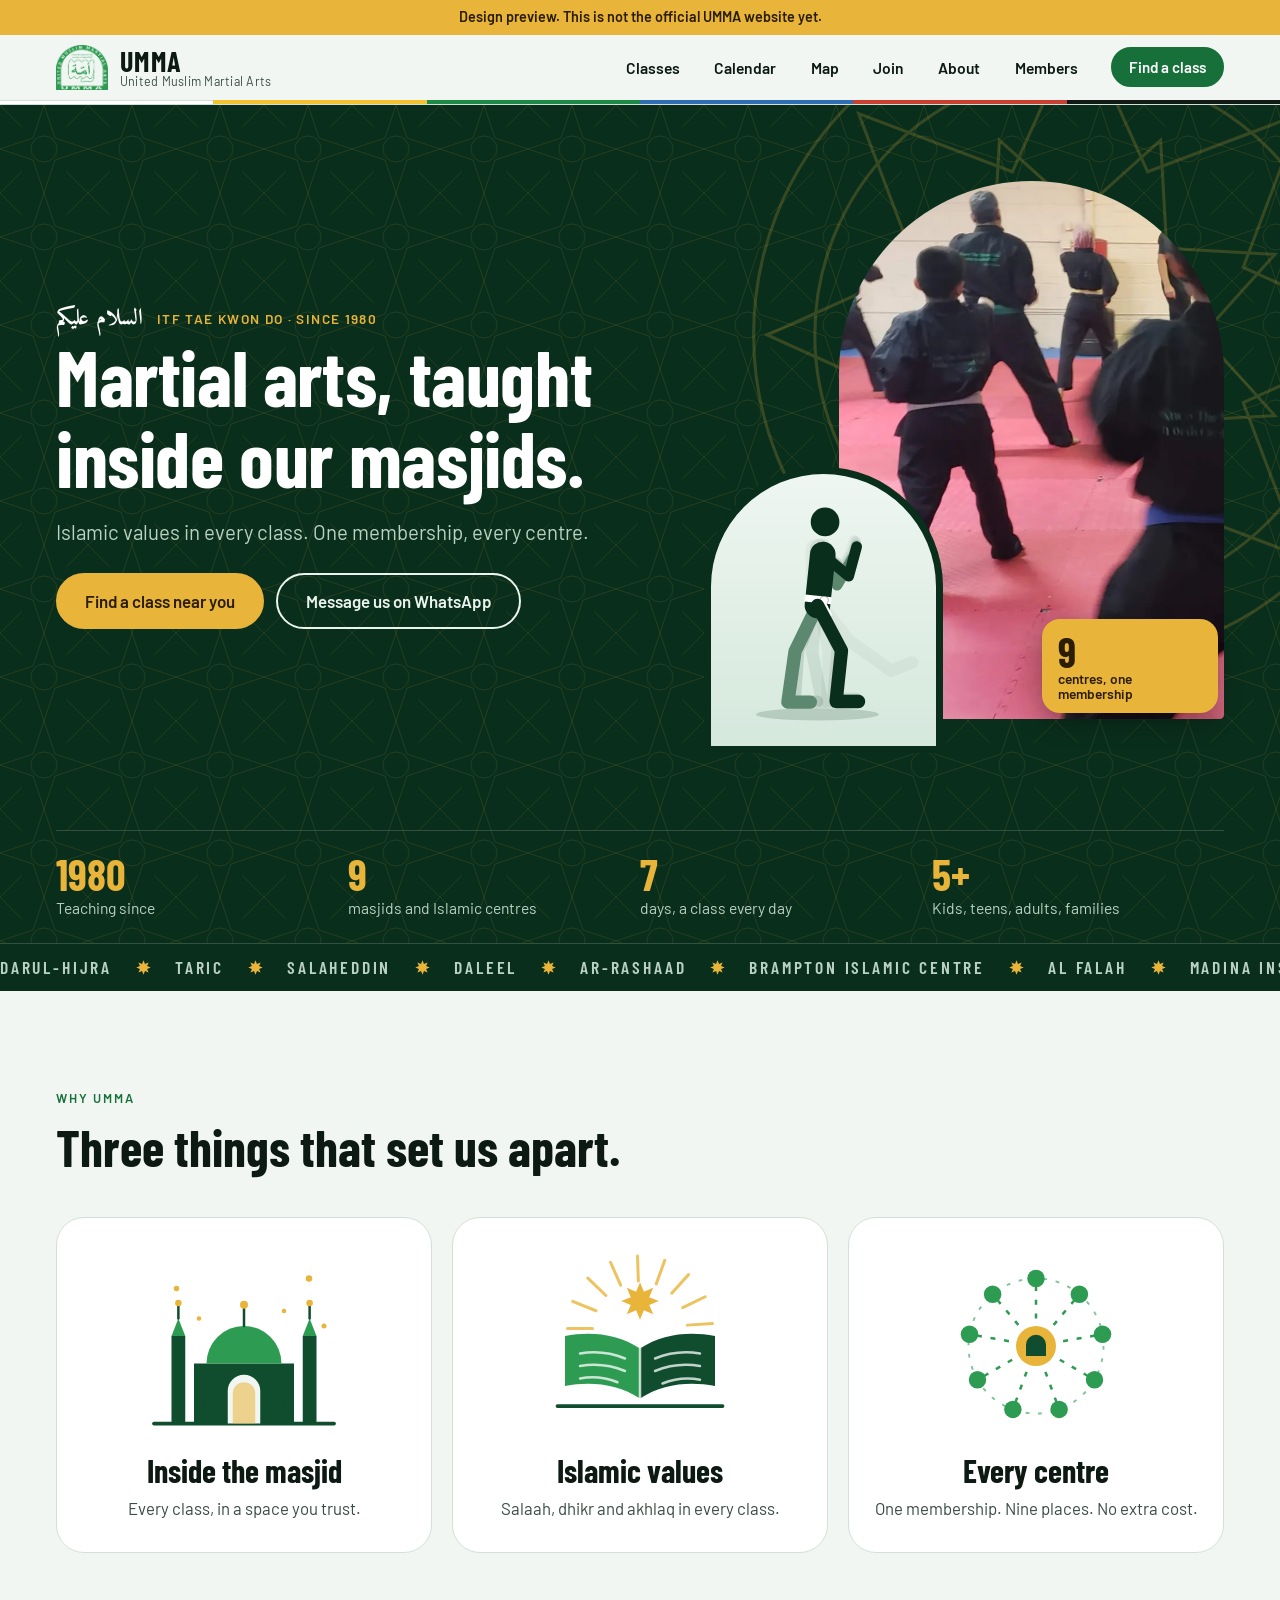
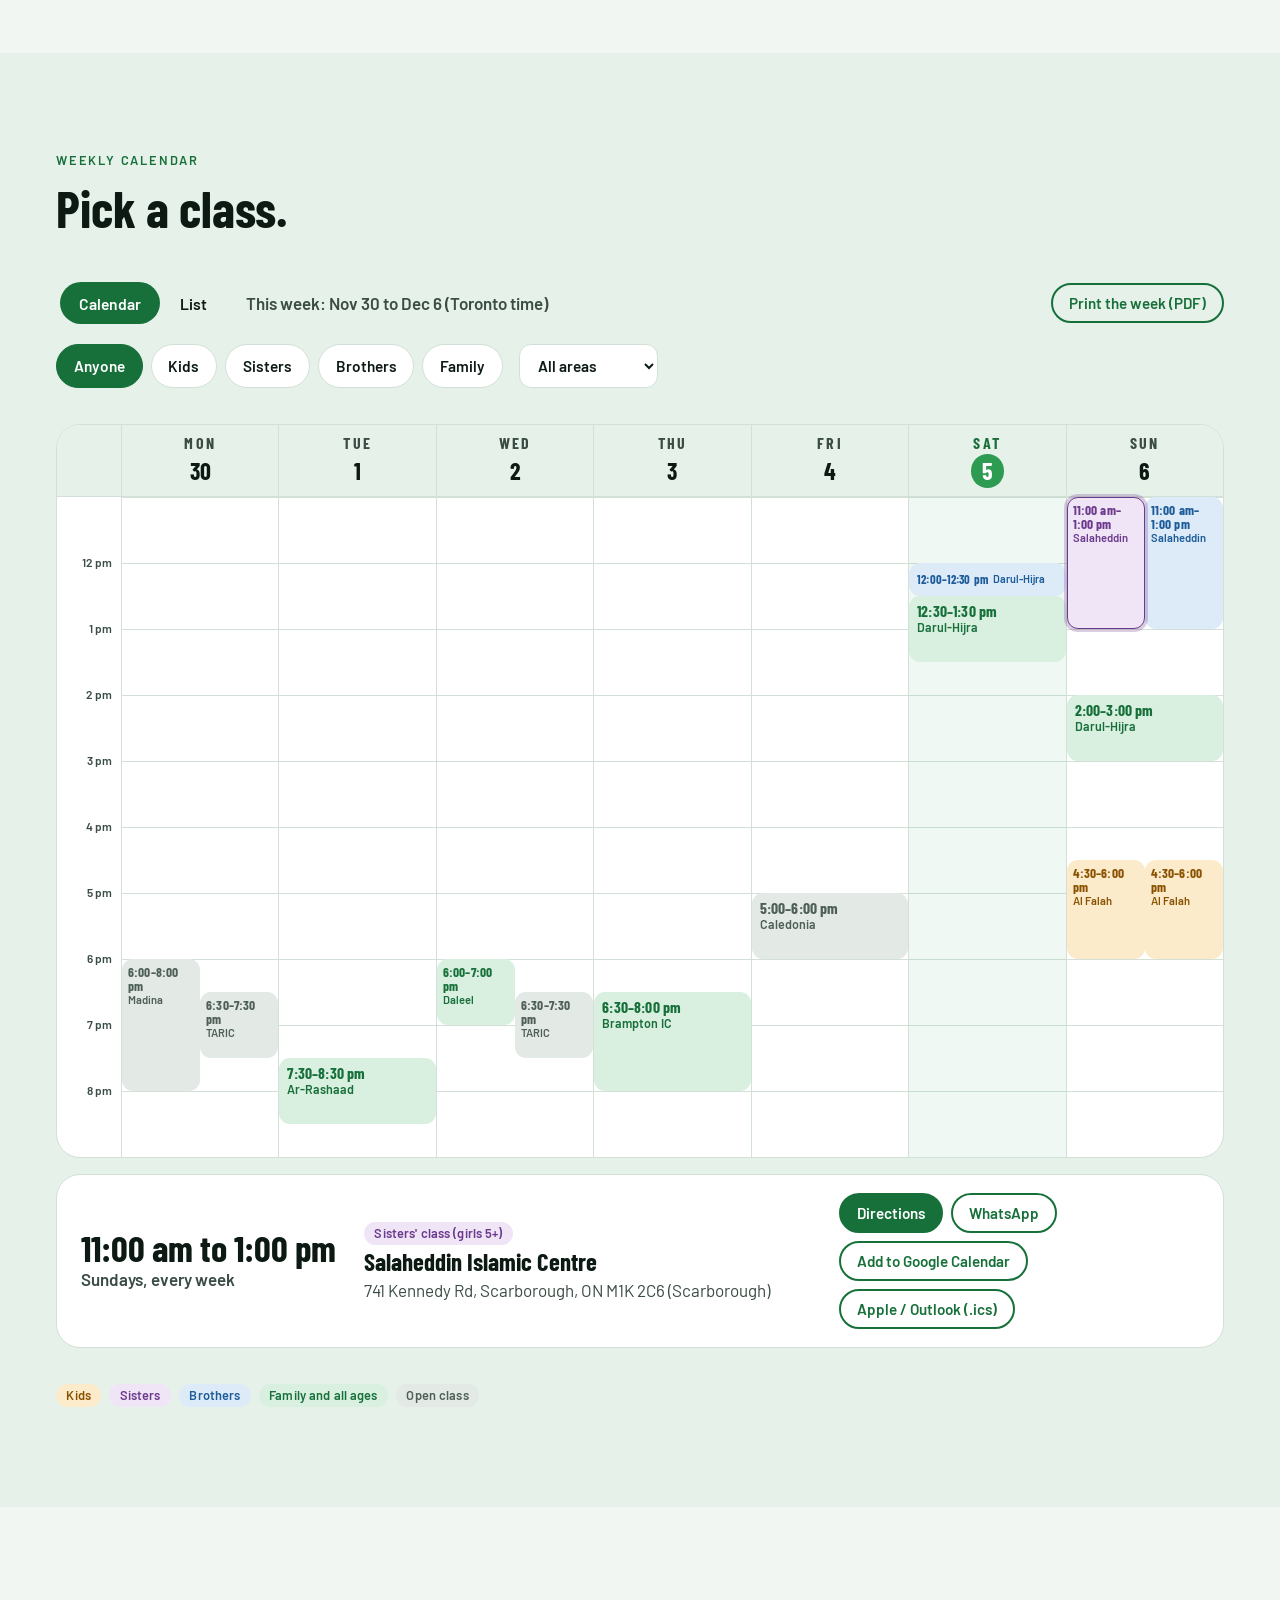
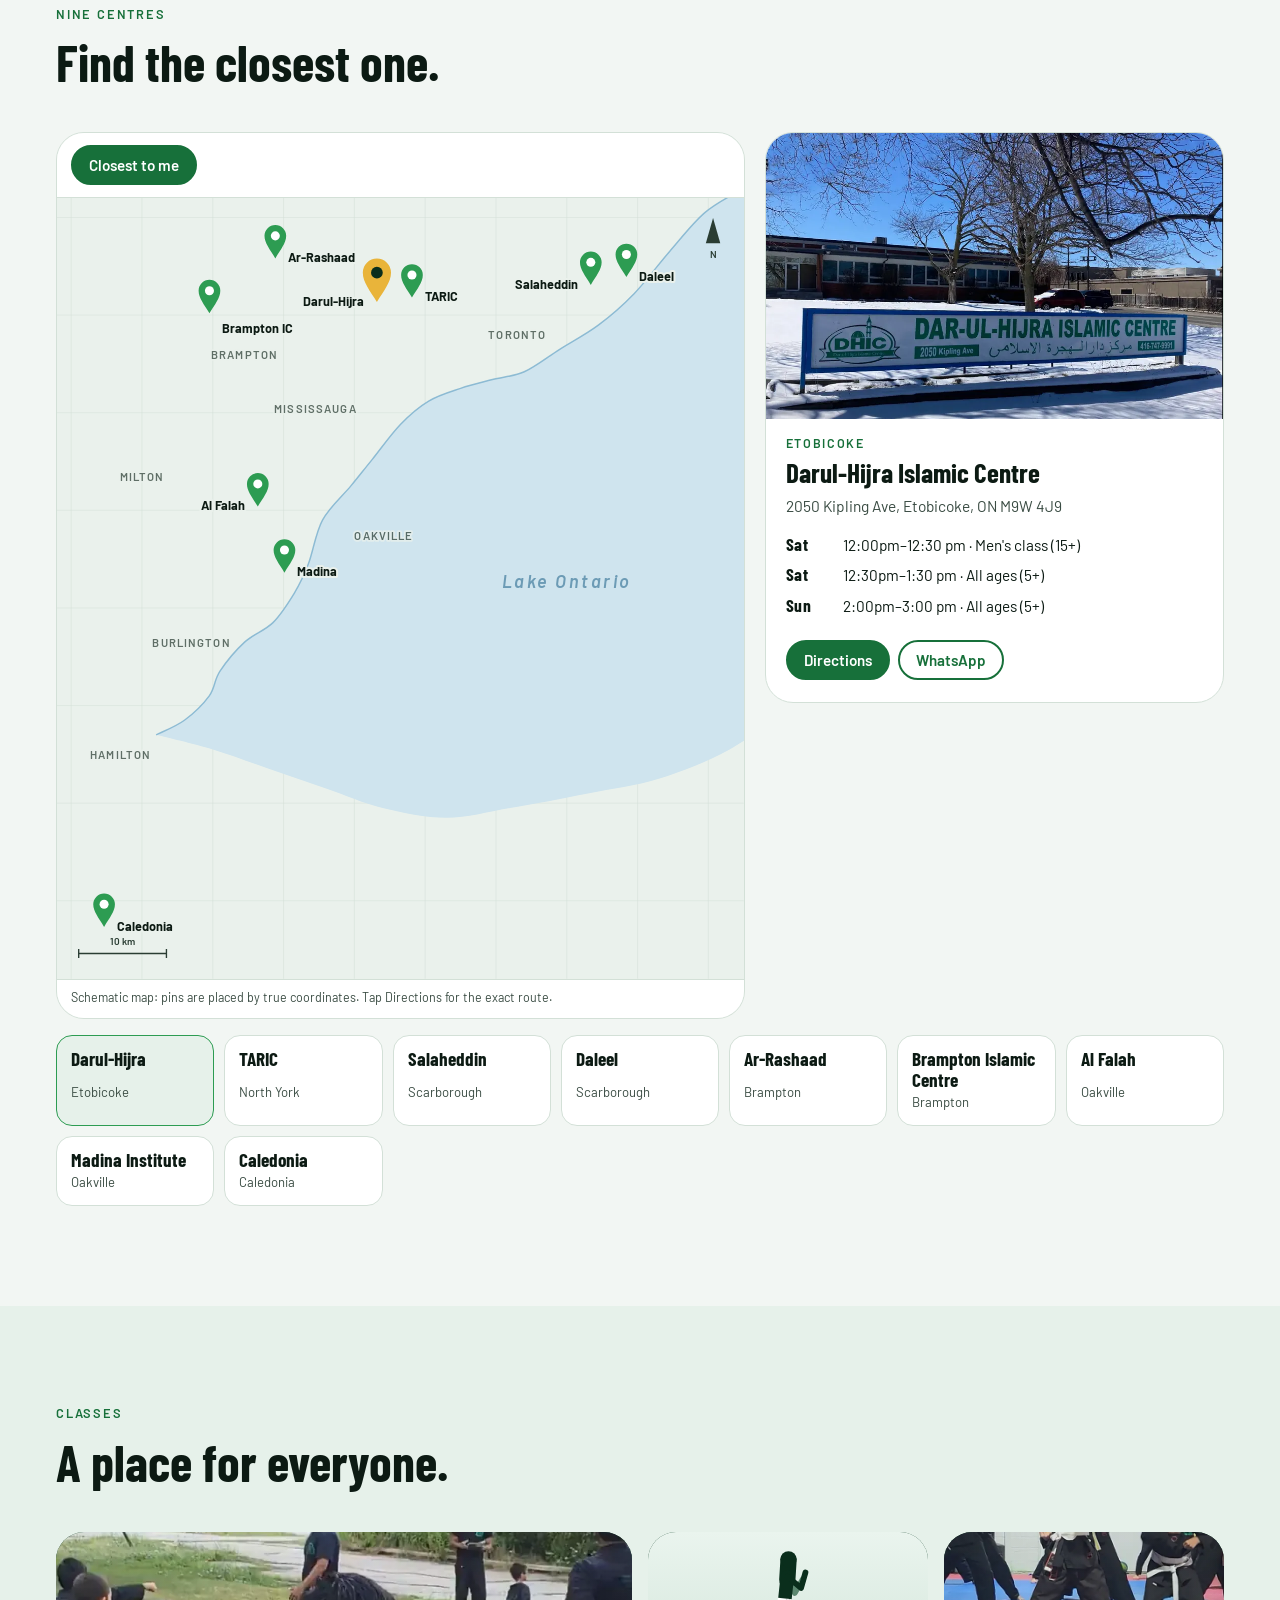
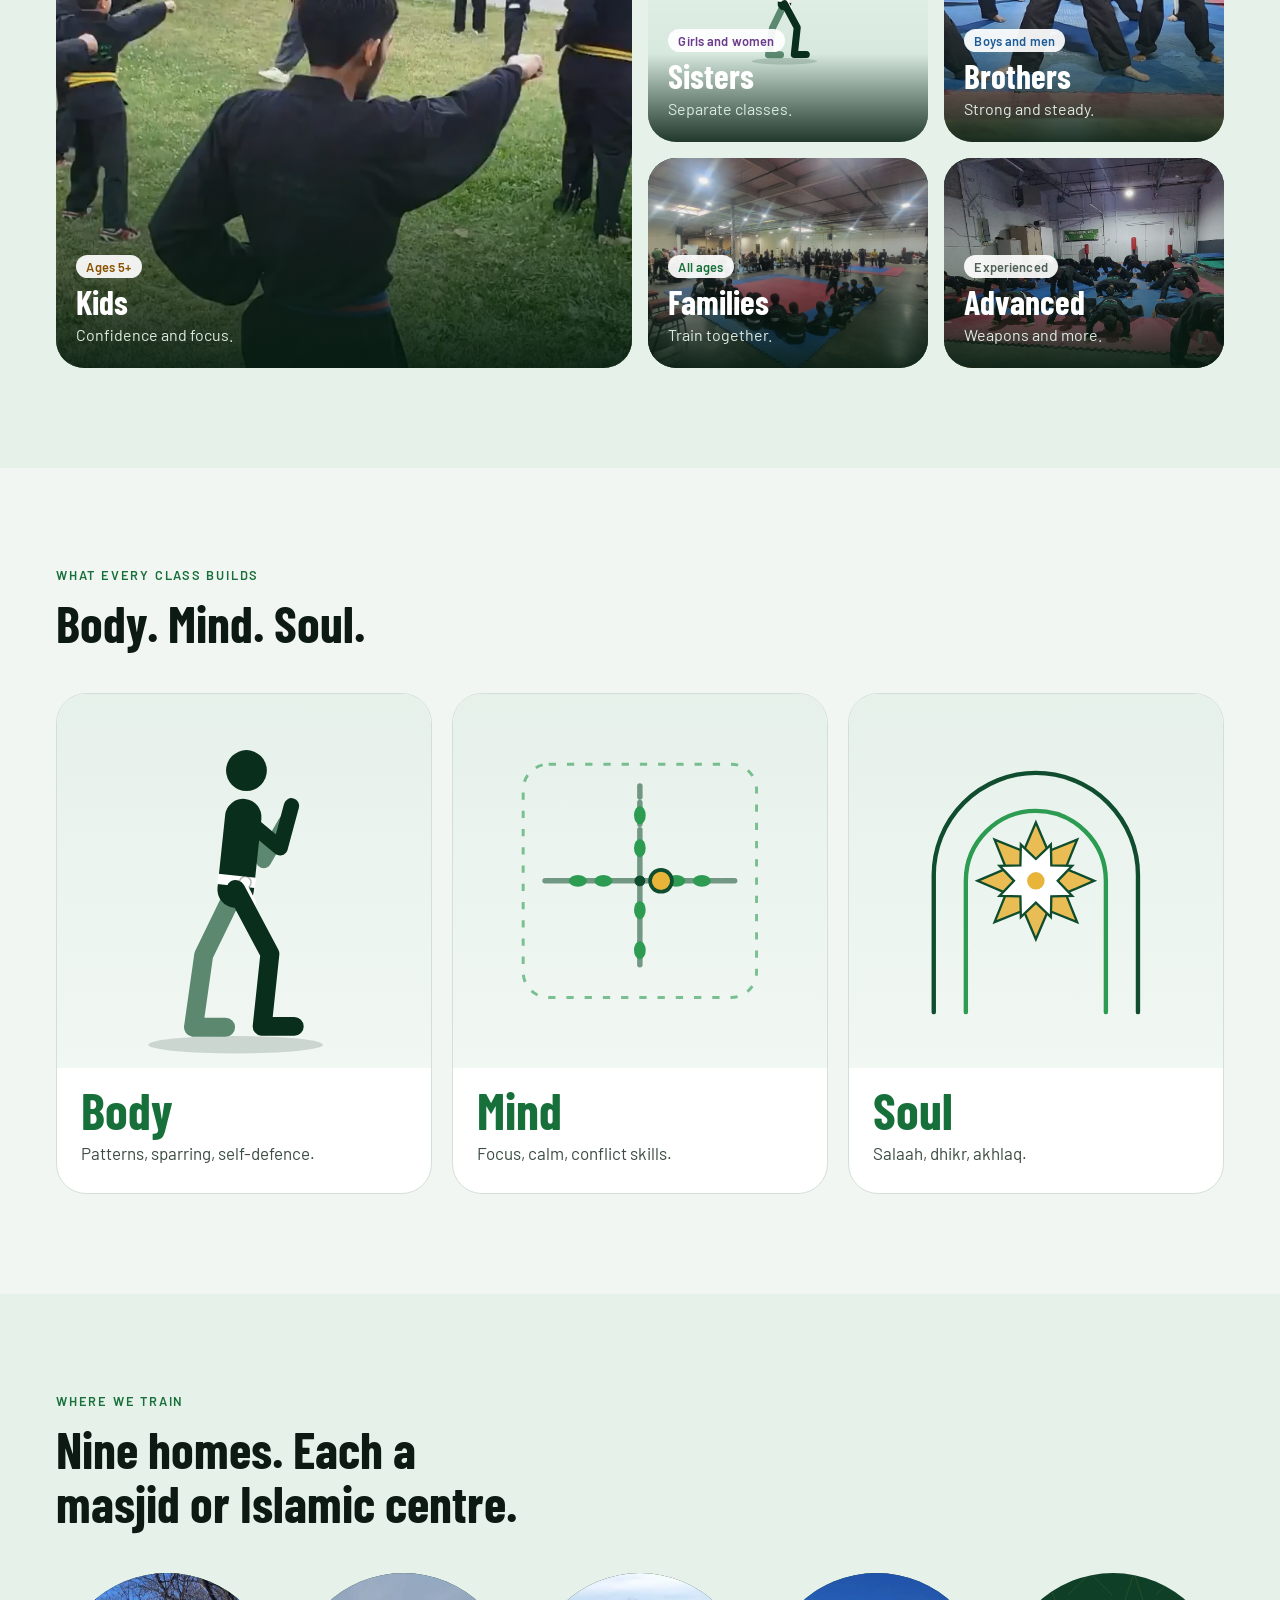
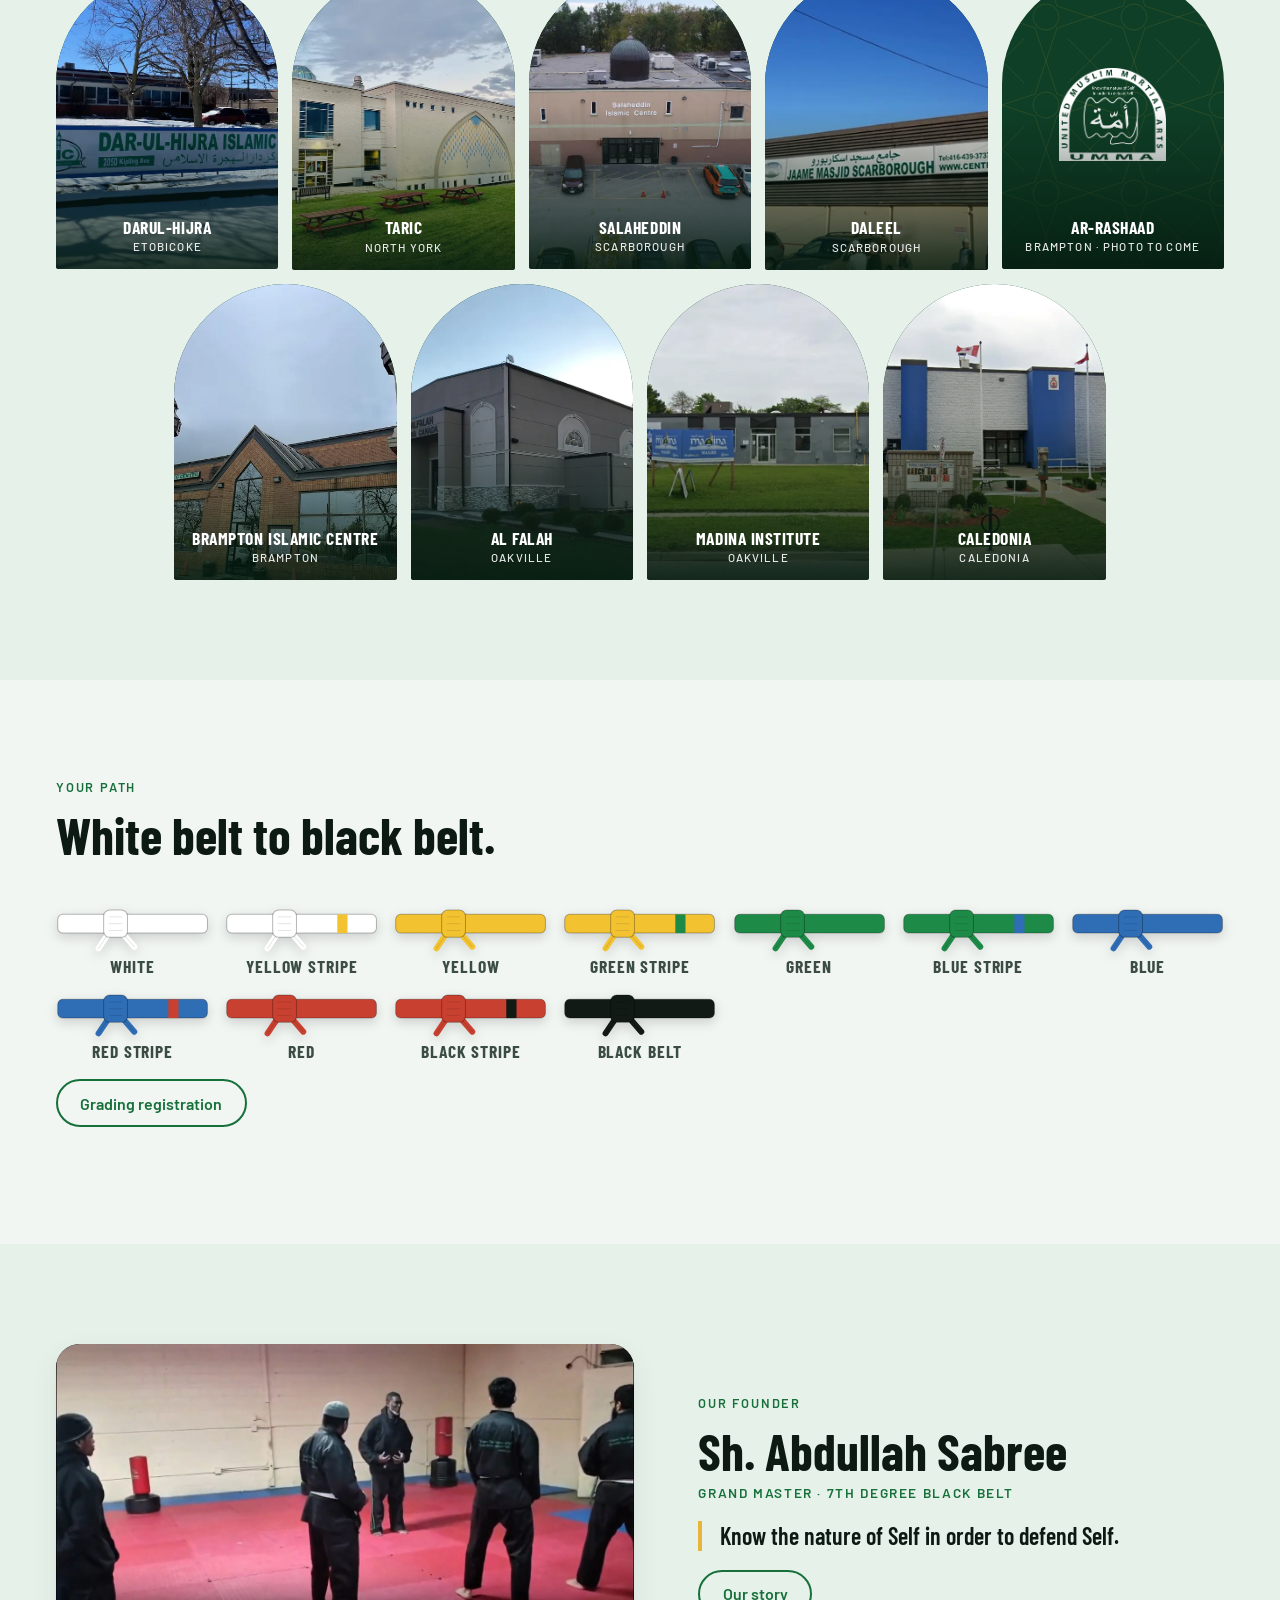
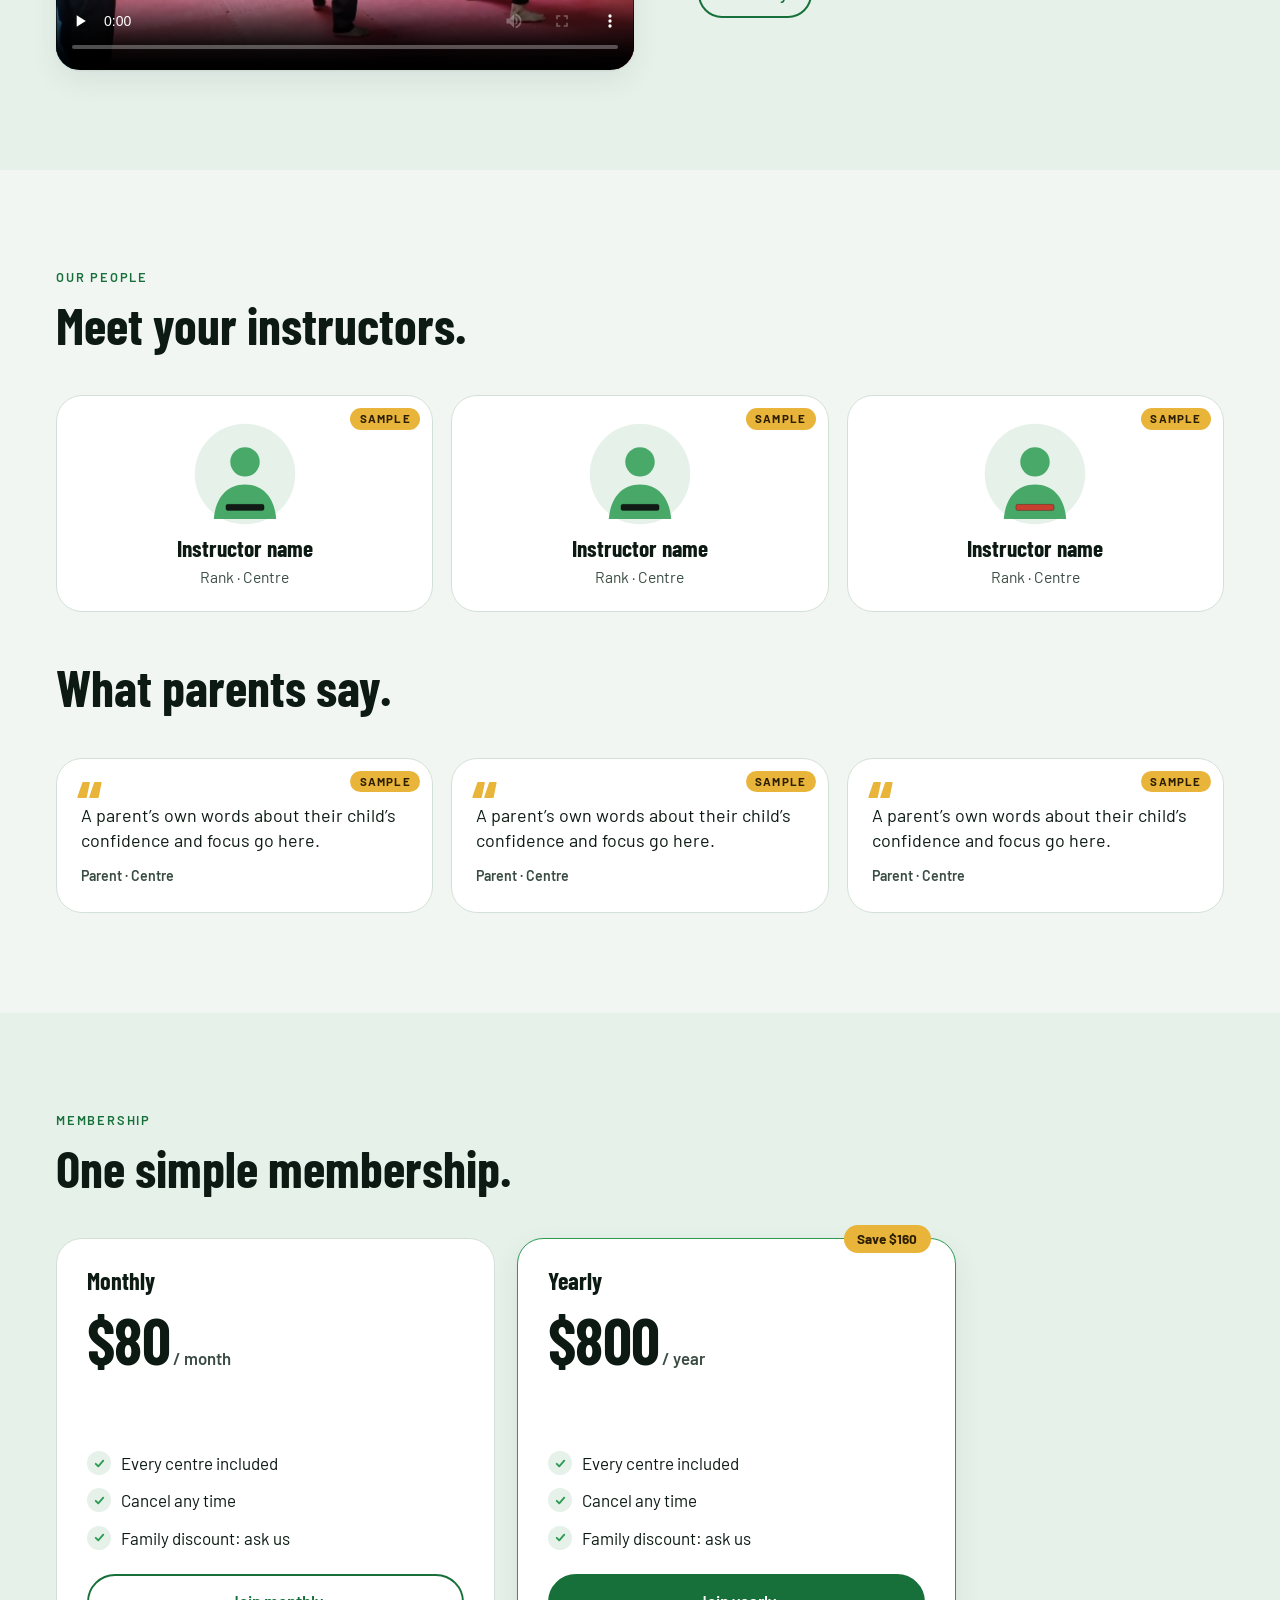
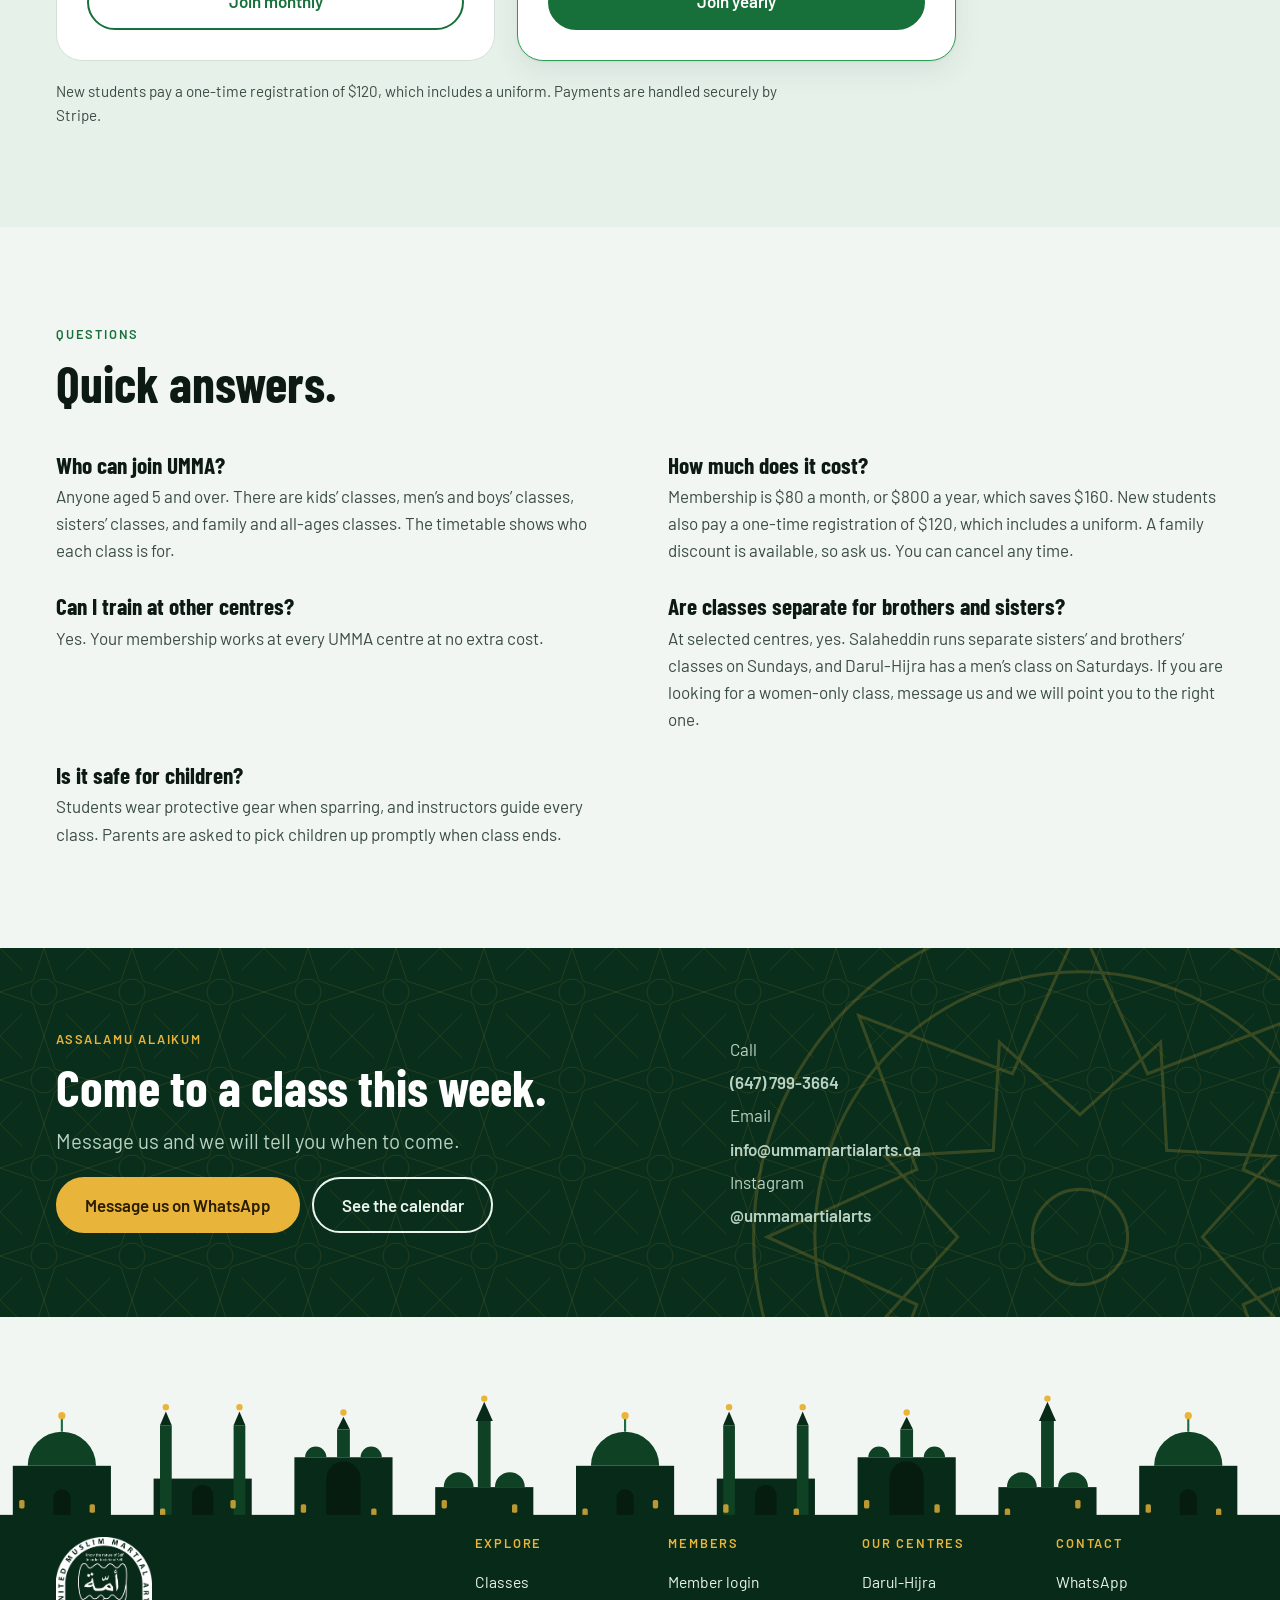
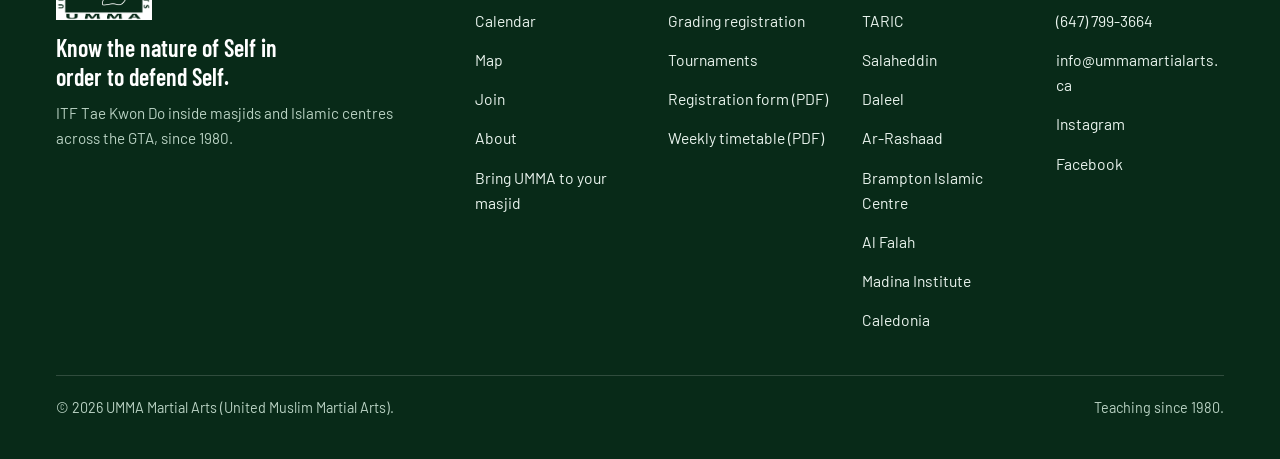
==== index.html @ 0c778fdb "Add files via upload" ====
<!doctype html>
<html lang="en">
<head>
<meta charset="utf-8">
<meta name="viewport" content="width=device-width, initial-scale=1, viewport-fit=cover">
<title>UMMA Martial Arts | Muslim martial arts classes in Etobicoke, Brampton, Scarborough and Oakville</title>
<meta name="description" content="ITF Tae Kwon Do for Muslim families, taught inside nine masjids and Islamic centres across the GTA. Weekly calendar, map of every centre, and one membership that works everywhere.">
<meta name="robots" content="noindex, nofollow">
<link rel="canonical" href="https://sales580.github.io/umma-martial-arts-redesign/">
<meta name="theme-color" content="#0A2E1C">
<meta property="og:type" content="website">
<meta property="og:site_name" content="UMMA Martial Arts">
<meta property="og:title" content="UMMA Martial Arts | Muslim martial arts classes in Etobicoke, Brampton, Scarborough and Oakville">
<meta property="og:description" content="ITF Tae Kwon Do for Muslim families, taught inside nine masjids and Islamic centres across the GTA. Weekly calendar, map of every centre, and one membership that works everywhere.">
<meta property="og:url" content="https://sales580.github.io/umma-martial-arts-redesign/">
<meta property="og:image" content="https://sales580.github.io/umma-martial-arts-redesign/og-image.jpg">
<meta name="twitter:card" content="summary_large_image">
<link rel="icon" type="image/png" href="favicon-64.png">
<link rel="apple-touch-icon" href="apple-touch-icon.png">
<link rel="preconnect" href="https://fonts.googleapis.com"><link rel="preconnect" href="https://fonts.gstatic.com" crossorigin><link href="https://fonts.googleapis.com/css2?family=Amiri:wght@400&family=Barlow+Condensed:wght@600;700&family=Barlow:wght@400;500;600&display=swap" rel="stylesheet">
<link rel="stylesheet" href="site.css">
<script type="application/ld+json">{"@context": "https://schema.org", "@graph": [{"@type": "SportsOrganization", "@id": "https://sales580.github.io/umma-martial-arts-redesign/#org", "name": "UMMA Martial Arts", "alternateName": "United Muslim Martial Arts", "url": "https://sales580.github.io/umma-martial-arts-redesign/", "logo": "https://sales580.github.io/umma-martial-arts-redesign/umma-logo-green.png", "foundingDate": "1980", "telephone": "+1-647-799-3664", "email": "info@ummamartialarts.ca", "sameAs": ["https://www.instagram.com/ummamartialarts/", "https://www.facebook.com/ummamartialarts"], "description": "ITF Tae Kwon Do for Muslim families, taught inside masjids and Islamic centres across the GTA since 1980."}, {"@type": "SportsActivityLocation", "name": "UMMA Martial Arts at Darul-Hijra Islamic Centre", "url": "https://sales580.github.io/umma-martial-arts-redesign/map.html#darulhijra", "telephone": "+1-647-799-3664", "address": {"@type": "PostalAddress", "streetAddress": "2050 Kipling Ave", "addressLocality": "Etobicoke", "addressRegion": "ON", "postalCode": "M9W 4J9", "addressCountry": "CA"}, "geo": {"@type": "GeoCoordinates", "latitude": 43.713455, "longitude": -79.568149}, "openingHoursSpecification": [{"@type": "OpeningHoursSpecification", "dayOfWeek": "Saturday", "opens": "12:00", "closes": "12:30"}, {"@type": "OpeningHoursSpecification", "dayOfWeek": "Saturday", "opens": "12:30", "closes": "13:30"}, {"@type": "OpeningHoursSpecification", "dayOfWeek": "Sunday", "opens": "14:00", "closes": "15:00"}], "parentOrganization": {"@id": "https://sales580.github.io/umma-martial-arts-redesign/#org"}}, {"@type": "SportsActivityLocation", "name": "UMMA Martial Arts at TARIC Islamic Centre", "url": "https://sales580.github.io/umma-martial-arts-redesign/map.html#taric", "telephone": "+1-647-799-3664", "address": {"@type": "PostalAddress", "streetAddress": "99 Beverly Hills Dr", "addressLocality": "North York", "addressRegion": "ON", "postalCode": "M3L 1A2", "addressCountry": "CA"}, "geo": {"@type": "GeoCoordinates", "latitude": 43.7179693, "longitude": -79.5186412}, "openingHoursSpecification": [{"@type": "OpeningHoursSpecification", "dayOfWeek": "Monday", "opens": "18:30", "closes": "19:30"}, {"@type": "OpeningHoursSpecification", "dayOfWeek": "Wednesday", "opens": "18:30", "closes": "19:30"}], "parentOrganization": {"@id": "https://sales580.github.io/umma-martial-arts-redesign/#org"}}, {"@type": "SportsActivityLocation", "name": "UMMA Martial Arts at Salaheddin Islamic Centre", "url": "https://sales580.github.io/umma-martial-arts-redesign/map.html#salaheddin", "telephone": "+1-647-799-3664", "address": {"@type": "PostalAddress", "streetAddress": "741 Kennedy Rd", "addressLocality": "Scarborough", "addressRegion": "ON", "postalCode": "M1K 2C6", "addressCountry": "CA"}, "geo": {"@type": "GeoCoordinates", "latitude": 43.730917, "longitude": -79.266082}, "openingHoursSpecification": [{"@type": "OpeningHoursSpecification", "dayOfWeek": "Sunday", "opens": "11:00", "closes": "13:00"}, {"@type": "OpeningHoursSpecification", "dayOfWeek": "Sunday", "opens": "11:00", "closes": "13:00"}], "parentOrganization": {"@id": "https://sales580.github.io/umma-martial-arts-redesign/#org"}}, {"@type": "SportsActivityLocation", "name": "UMMA Martial Arts at Daleel Islamic Association", "url": "https://sales580.github.io/umma-martial-arts-redesign/map.html#daleel", "telephone": "+1-647-799-3664", "address": {"@type": "PostalAddress", "streetAddress": "6 Collinsgrove Rd", "addressLocality": "Scarborough", "addressRegion": "ON", "postalCode": "M1E 2P1", "addressCountry": "CA"}, "geo": {"@type": "GeoCoordinates", "latitude": 43.738956, "longitude": -79.215788}, "openingHoursSpecification": [{"@type": "OpeningHoursSpecification", "dayOfWeek": "Wednesday", "opens": "18:00", "closes": "19:00"}], "parentOrganization": {"@id": "https://sales580.github.io/umma-martial-arts-redesign/#org"}}, {"@type": "SportsActivityLocation", "name": "UMMA Martial Arts at Ar-Rashaad Centre", "url": "https://sales580.github.io/umma-martial-arts-redesign/map.html#arrashaad", "telephone": "+1-647-799-3664", "address": {"@type": "PostalAddress", "streetAddress": "18 Automatic Rd #2", "addressLocality": "Brampton", "addressRegion": "ON", "postalCode": "L6S 5N5", "addressCountry": "CA"}, "geo": {"@type": "GeoCoordinates", "latitude": 43.758041, "longitude": -79.711597}, "openingHoursSpecification": [{"@type": "OpeningHoursSpecification", "dayOfWeek": "Tuesday", "opens": "19:30", "closes": "20:30"}], "parentOrganization": {"@id": "https://sales580.github.io/umma-martial-arts-redesign/#org"}}, {"@type": "SportsActivityLocation", "name": "UMMA Martial Arts at Brampton Islamic Centre", "url": "https://sales580.github.io/umma-martial-arts-redesign/map.html#bic", "telephone": "+1-647-799-3664", "address": {"@type": "PostalAddress", "streetAddress": "6 Lowry Dr", "addressLocality": "Brampton", "addressRegion": "ON", "postalCode": "L7A 1C4", "addressCountry": "CA"}, "geo": {"@type": "GeoCoordinates", "latitude": 43.701855, "longitude": -79.80469}, "openingHoursSpecification": [{"@type": "OpeningHoursSpecification", "dayOfWeek": "Thursday", "opens": "18:30", "closes": "20:00"}], "parentOrganization": {"@id": "https://sales580.github.io/umma-martial-arts-redesign/#org"}}, {"@type": "SportsActivityLocation", "name": "UMMA Martial Arts at Al Falah Islamic Centre", "url": "https://sales580.github.io/umma-martial-arts-redesign/map.html#alfalah", "telephone": "+1-647-799-3664", "address": {"@type": "PostalAddress", "streetAddress": "391 Burnhamthorpe Rd E", "addressLocality": "Oakville", "addressRegion": "ON", "postalCode": "L6H 7B4", "addressCountry": "CA"}, "geo": {"@type": "GeoCoordinates", "latitude": 43.50394, "longitude": -79.736395}, "openingHoursSpecification": [{"@type": "OpeningHoursSpecification", "dayOfWeek": "Sunday", "opens": "16:30", "closes": "18:00"}, {"@type": "OpeningHoursSpecification", "dayOfWeek": "Sunday", "opens": "16:30", "closes": "18:00"}], "parentOrganization": {"@id": "https://sales580.github.io/umma-martial-arts-redesign/#org"}}, {"@type": "SportsActivityLocation", "name": "UMMA Martial Arts at Madina Institute – Canada", "url": "https://sales580.github.io/umma-martial-arts-redesign/map.html#madina", "telephone": "+1-647-799-3664", "address": {"@type": "PostalAddress", "streetAddress": "520 Speers Rd", "addressLocality": "Oakville", "addressRegion": "ON", "postalCode": "L6K 2G3", "addressCountry": "CA"}, "geo": {"@type": "GeoCoordinates", "latitude": 43.4361618, "longitude": -79.6987111}, "openingHoursSpecification": [{"@type": "OpeningHoursSpecification", "dayOfWeek": "Monday", "opens": "18:00", "closes": "20:00"}], "parentOrganization": {"@id": "https://sales580.github.io/umma-martial-arts-redesign/#org"}}, {"@type": "SportsActivityLocation", "name": "UMMA Martial Arts at Caledonia Islamic Centre", "url": "https://sales580.github.io/umma-martial-arts-redesign/map.html#caledonia", "telephone": "+1-647-799-3664", "address": {"@type": "PostalAddress", "streetAddress": "29 Caithness St E, 2nd floor", "addressLocality": "Caledonia", "addressRegion": "ON", "postalCode": "N3W 1B7", "addressCountry": "CA"}, "geo": {"@type": "GeoCoordinates", "latitude": 43.0732647, "longitude": -79.9535186}, "openingHoursSpecification": [{"@type": "OpeningHoursSpecification", "dayOfWeek": "Friday", "opens": "17:00", "closes": "18:00"}], "parentOrganization": {"@id": "https://sales580.github.io/umma-martial-arts-redesign/#org"}}, {"@type": "FAQPage", "mainEntity": [{"@type": "Question", "name": "Who can join UMMA?", "acceptedAnswer": {"@type": "Answer", "text": "Anyone aged 5 and over. There are kids’ classes, men’s and boys’ classes, sisters’ classes, and family and all-ages classes. The timetable shows who each class is for."}}, {"@type": "Question", "name": "Do I need any experience?", "acceptedAnswer": {"@type": "Answer", "text": "No. New students start at white belt and learn step by step."}}, {"@type": "Question", "name": "How much does it cost?", "acceptedAnswer": {"@type": "Answer", "text": "Membership is $80 a month, or $800 a year, which saves $160. New students also pay a one-time registration of $120, which includes a uniform. A family discount is available, so ask us. You can cancel any time."}}, {"@type": "Question", "name": "Can I train at other centres?", "acceptedAnswer": {"@type": "Answer", "text": "Yes. Your membership works at every UMMA centre at no extra cost."}}, {"@type": "Question", "name": "Are classes separate for brothers and sisters?", "acceptedAnswer": {"@type": "Answer", "text": "At selected centres, yes. Salaheddin runs separate sisters’ and brothers’ classes on Sundays, and Darul-Hijra has a men’s class on Saturdays. If you are looking for a women-only class, message us and we will point you to the right one."}}, {"@type": "Question", "name": "What do you teach?", "acceptedAnswer": {"@type": "Answer", "text": "ITF Tae Kwon Do: traditional patterns, sparring and self-defence, with weapons classes at Darul-Hijra. Islamic values run through every class, including salaah, dhikr, akhlaq and balance."}}, {"@type": "Question", "name": "Is it safe for children?", "acceptedAnswer": {"@type": "Answer", "text": "Students wear protective gear when sparring, and instructors guide every class. Parents are asked to pick children up promptly when class ends."}}, {"@type": "Question", "name": "How do gradings work?", "acceptedAnswer": {"@type": "Answer", "text": "Students move through the belt levels with their instructor. Members register for each grading group online on the Members page."}}]}]}</script>
</head>
<body>
<script>document.documentElement.classList.add("js")</script>
<a class="skip" href="#main">Skip to content</a>
<div class="preview-bar" role="note">Design preview. This is not the official UMMA website yet.</div>
<header class="site-header">
  <div class="wrap bar">
    <a class="brand" href="index.html" aria-label="UMMA Martial Arts, home">
      <img class="brand-logo" src="umma-logo-green.png" width="52" height="45" alt="">
      <span class="brand-text"><strong>UMMA</strong><span>United Muslim Martial Arts</span></span>
    </a>
    <nav class="nav" aria-label="Main"><a href="classes.html">Classes</a><a href="schedule.html">Calendar</a><a href="map.html">Map</a><a href="join.html">Join</a><a href="about.html">About</a><a href="members.html">Members</a></nav>
    <a class="btn btn-sm hide-sm" href="schedule.html">Find a class</a>
  </div>
  <div class="beltbar" aria-hidden="true"><i></i><i></i><i></i><i></i><i></i><i></i></div>
</header>
<main id="main">

<section class="hero on-deep" aria-labelledby="h1">
  <div class="hero-orn" aria-hidden="true"><svg class="orn" viewBox="0 0 200 200" aria-hidden="true"><circle cx="100" cy="100" r="96" class="orn-ring"/><circle cx="100" cy="100" r="78" class="orn-ring"/><path d="M100.0 8.0 L119.9 52.0 L165.1 34.9 L148.0 80.1 L192.0 100.0 L148.0 119.9 L165.1 165.1 L119.9 148.0 L100.0 192.0 L80.1 148.0 L34.9 165.1 L52.0 119.9 L8.0 100.0 L52.0 80.1 L34.9 34.9 L80.1 52.0 Z" class="orn-star"/><path d="M123.7 42.7 L125.5 74.5 L157.3 76.3 L136.0 100.0 L157.3 123.7 L125.5 125.5 L123.7 157.3 L100.0 136.0 L76.3 157.3 L74.5 125.5 L42.7 123.7 L64.0 100.0 L42.7 76.3 L74.5 74.5 L76.3 42.7 L100.0 64.0 Z" class="orn-star"/><circle cx="100" cy="100" r="14" class="orn-ring"/></svg></div>
  <div class="wrap hero-grid">
    <div class="hero-copy rv">
      <p class="hero-eyebrow"><span class="ar" lang="ar" dir="rtl" aria-hidden="true">السلام عليكم</span><span class="sr">Assalamu alaikum.</span><span>ITF Tae Kwon Do &middot; Since 1980</span></p>
      <h1 id="h1">Martial arts, taught inside our masjids.</h1>
      <p class="lead">Islamic values in every class. One membership, every centre.</p>
      <div class="btn-row"><a class="btn btn-gold btn-lg" href="#calendar">Find a class near you</a><a class="btn btn-ghost btn-lg" href="https://wa.me/16477993664?text=Assalamu%20alaikum%2C%20I%20would%20like%20to%20ask%20about%20UMMA%20classes." target="_blank" rel="noopener">Message us on WhatsApp</a></div>
    </div>
    <div class="hero-art">
      <div class="arch arch-lg slides" data-slides>
        <img class="slide is-active" src="class-action.webp" width="1600" height="1068" fetchpriority="high" alt="Students in black uniforms practising together, seen from behind">
        <img class="slide" src="hero-hall.webp" width="1280" height="960" alt="Students seated around a training mat in a large hall">
        <img class="slide" src="pushups.webp" width="1280" height="711" alt="A row of students doing push-ups on the mats">
        <img class="slide" src="outdoor.webp" width="742" height="864" alt="A student throwing a punch outdoors, seen from behind">
        <svg class="sweep" viewBox="0 0 100 130" preserveAspectRatio="none" aria-hidden="true"><path d="M-6 112C30 70 62 40 108 8" pathLength="100"/><path class="s2" d="M-6 128C34 90 66 62 108 30" pathLength="100"/></svg>
      </div>
      <div class="arch arch-sm kata-card"><svg class="kata " viewBox="0 38 220 236" data-kata="brother" role="img" aria-label="Animated outline of a student practising a stance, a punch, a kick and a block"><ellipse class="k-shadow" cx="104" cy="258" rx="60" ry="6"/><g class="k-ghosts"></g><g class="k-far"></g><g class="k-body"></g><g class="k-near"></g></svg></div>
      <div class="hero-badge"><b data-count="9">9</b><span>centres, one membership</span></div>
    </div>
  </div>
  <div class="wrap"><div class="facts">
    <div class="fact"><b>1980</b><span>Teaching since</span></div>
    <div class="fact"><b data-count="9">9</b><span>masjids and Islamic centres</span></div>
    <div class="fact"><b data-count="7">7</b><span>days, a class every day</span></div>
    <div class="fact"><b>5+</b><span>Kids, teens, adults, families</span></div>
  </div></div>
</section>
<div class="marquee" aria-hidden="true"><div class="mq-track"><span class="mq-item">Darul-Hijra<svg viewBox="0 0 100 100" aria-hidden="true"><path d="M50.0 2.0 L59.9 26.0 L83.9 16.1 L74.0 40.1 L98.0 50.0 L74.0 59.9 L83.9 83.9 L59.9 74.0 L50.0 98.0 L40.1 74.0 L16.1 83.9 L26.0 59.9 L2.0 50.0 L26.0 40.1 L16.1 16.1 L40.1 26.0 Z"/></svg></span><span class="mq-item">TARIC<svg viewBox="0 0 100 100" aria-hidden="true"><path d="M50.0 2.0 L59.9 26.0 L83.9 16.1 L74.0 40.1 L98.0 50.0 L74.0 59.9 L83.9 83.9 L59.9 74.0 L50.0 98.0 L40.1 74.0 L16.1 83.9 L26.0 59.9 L2.0 50.0 L26.0 40.1 L16.1 16.1 L40.1 26.0 Z"/></svg></span><span class="mq-item">Salaheddin<svg viewBox="0 0 100 100" aria-hidden="true"><path d="M50.0 2.0 L59.9 26.0 L83.9 16.1 L74.0 40.1 L98.0 50.0 L74.0 59.9 L83.9 83.9 L59.9 74.0 L50.0 98.0 L40.1 74.0 L16.1 83.9 L26.0 59.9 L2.0 50.0 L26.0 40.1 L16.1 16.1 L40.1 26.0 Z"/></svg></span><span class="mq-item">Daleel<svg viewBox="0 0 100 100" aria-hidden="true"><path d="M50.0 2.0 L59.9 26.0 L83.9 16.1 L74.0 40.1 L98.0 50.0 L74.0 59.9 L83.9 83.9 L59.9 74.0 L50.0 98.0 L40.1 74.0 L16.1 83.9 L26.0 59.9 L2.0 50.0 L26.0 40.1 L16.1 16.1 L40.1 26.0 Z"/></svg></span><span class="mq-item">Ar-Rashaad<svg viewBox="0 0 100 100" aria-hidden="true"><path d="M50.0 2.0 L59.9 26.0 L83.9 16.1 L74.0 40.1 L98.0 50.0 L74.0 59.9 L83.9 83.9 L59.9 74.0 L50.0 98.0 L40.1 74.0 L16.1 83.9 L26.0 59.9 L2.0 50.0 L26.0 40.1 L16.1 16.1 L40.1 26.0 Z"/></svg></span><span class="mq-item">Brampton Islamic Centre<svg viewBox="0 0 100 100" aria-hidden="true"><path d="M50.0 2.0 L59.9 26.0 L83.9 16.1 L74.0 40.1 L98.0 50.0 L74.0 59.9 L83.9 83.9 L59.9 74.0 L50.0 98.0 L40.1 74.0 L16.1 83.9 L26.0 59.9 L2.0 50.0 L26.0 40.1 L16.1 16.1 L40.1 26.0 Z"/></svg></span><span class="mq-item">Al Falah<svg viewBox="0 0 100 100" aria-hidden="true"><path d="M50.0 2.0 L59.9 26.0 L83.9 16.1 L74.0 40.1 L98.0 50.0 L74.0 59.9 L83.9 83.9 L59.9 74.0 L50.0 98.0 L40.1 74.0 L16.1 83.9 L26.0 59.9 L2.0 50.0 L26.0 40.1 L16.1 16.1 L40.1 26.0 Z"/></svg></span><span class="mq-item">Madina Institute<svg viewBox="0 0 100 100" aria-hidden="true"><path d="M50.0 2.0 L59.9 26.0 L83.9 16.1 L74.0 40.1 L98.0 50.0 L74.0 59.9 L83.9 83.9 L59.9 74.0 L50.0 98.0 L40.1 74.0 L16.1 83.9 L26.0 59.9 L2.0 50.0 L26.0 40.1 L16.1 16.1 L40.1 26.0 Z"/></svg></span><span class="mq-item">Caledonia<svg viewBox="0 0 100 100" aria-hidden="true"><path d="M50.0 2.0 L59.9 26.0 L83.9 16.1 L74.0 40.1 L98.0 50.0 L74.0 59.9 L83.9 83.9 L59.9 74.0 L50.0 98.0 L40.1 74.0 L16.1 83.9 L26.0 59.9 L2.0 50.0 L26.0 40.1 L16.1 16.1 L40.1 26.0 Z"/></svg></span><span class="mq-item">Darul-Hijra<svg viewBox="0 0 100 100" aria-hidden="true"><path d="M50.0 2.0 L59.9 26.0 L83.9 16.1 L74.0 40.1 L98.0 50.0 L74.0 59.9 L83.9 83.9 L59.9 74.0 L50.0 98.0 L40.1 74.0 L16.1 83.9 L26.0 59.9 L2.0 50.0 L26.0 40.1 L16.1 16.1 L40.1 26.0 Z"/></svg></span><span class="mq-item">TARIC<svg viewBox="0 0 100 100" aria-hidden="true"><path d="M50.0 2.0 L59.9 26.0 L83.9 16.1 L74.0 40.1 L98.0 50.0 L74.0 59.9 L83.9 83.9 L59.9 74.0 L50.0 98.0 L40.1 74.0 L16.1 83.9 L26.0 59.9 L2.0 50.0 L26.0 40.1 L16.1 16.1 L40.1 26.0 Z"/></svg></span><span class="mq-item">Salaheddin<svg viewBox="0 0 100 100" aria-hidden="true"><path d="M50.0 2.0 L59.9 26.0 L83.9 16.1 L74.0 40.1 L98.0 50.0 L74.0 59.9 L83.9 83.9 L59.9 74.0 L50.0 98.0 L40.1 74.0 L16.1 83.9 L26.0 59.9 L2.0 50.0 L26.0 40.1 L16.1 16.1 L40.1 26.0 Z"/></svg></span><span class="mq-item">Daleel<svg viewBox="0 0 100 100" aria-hidden="true"><path d="M50.0 2.0 L59.9 26.0 L83.9 16.1 L74.0 40.1 L98.0 50.0 L74.0 59.9 L83.9 83.9 L59.9 74.0 L50.0 98.0 L40.1 74.0 L16.1 83.9 L26.0 59.9 L2.0 50.0 L26.0 40.1 L16.1 16.1 L40.1 26.0 Z"/></svg></span><span class="mq-item">Ar-Rashaad<svg viewBox="0 0 100 100" aria-hidden="true"><path d="M50.0 2.0 L59.9 26.0 L83.9 16.1 L74.0 40.1 L98.0 50.0 L74.0 59.9 L83.9 83.9 L59.9 74.0 L50.0 98.0 L40.1 74.0 L16.1 83.9 L26.0 59.9 L2.0 50.0 L26.0 40.1 L16.1 16.1 L40.1 26.0 Z"/></svg></span><span class="mq-item">Brampton Islamic Centre<svg viewBox="0 0 100 100" aria-hidden="true"><path d="M50.0 2.0 L59.9 26.0 L83.9 16.1 L74.0 40.1 L98.0 50.0 L74.0 59.9 L83.9 83.9 L59.9 74.0 L50.0 98.0 L40.1 74.0 L16.1 83.9 L26.0 59.9 L2.0 50.0 L26.0 40.1 L16.1 16.1 L40.1 26.0 Z"/></svg></span><span class="mq-item">Al Falah<svg viewBox="0 0 100 100" aria-hidden="true"><path d="M50.0 2.0 L59.9 26.0 L83.9 16.1 L74.0 40.1 L98.0 50.0 L74.0 59.9 L83.9 83.9 L59.9 74.0 L50.0 98.0 L40.1 74.0 L16.1 83.9 L26.0 59.9 L2.0 50.0 L26.0 40.1 L16.1 16.1 L40.1 26.0 Z"/></svg></span><span class="mq-item">Madina Institute<svg viewBox="0 0 100 100" aria-hidden="true"><path d="M50.0 2.0 L59.9 26.0 L83.9 16.1 L74.0 40.1 L98.0 50.0 L74.0 59.9 L83.9 83.9 L59.9 74.0 L50.0 98.0 L40.1 74.0 L16.1 83.9 L26.0 59.9 L2.0 50.0 L26.0 40.1 L16.1 16.1 L40.1 26.0 Z"/></svg></span><span class="mq-item">Caledonia<svg viewBox="0 0 100 100" aria-hidden="true"><path d="M50.0 2.0 L59.9 26.0 L83.9 16.1 L74.0 40.1 L98.0 50.0 L74.0 59.9 L83.9 83.9 L59.9 74.0 L50.0 98.0 L40.1 74.0 L16.1 83.9 L26.0 59.9 L2.0 50.0 L26.0 40.1 L16.1 16.1 L40.1 26.0 Z"/></svg></span><span class="mq-item">Darul-Hijra<svg viewBox="0 0 100 100" aria-hidden="true"><path d="M50.0 2.0 L59.9 26.0 L83.9 16.1 L74.0 40.1 L98.0 50.0 L74.0 59.9 L83.9 83.9 L59.9 74.0 L50.0 98.0 L40.1 74.0 L16.1 83.9 L26.0 59.9 L2.0 50.0 L26.0 40.1 L16.1 16.1 L40.1 26.0 Z"/></svg></span><span class="mq-item">TARIC<svg viewBox="0 0 100 100" aria-hidden="true"><path d="M50.0 2.0 L59.9 26.0 L83.9 16.1 L74.0 40.1 L98.0 50.0 L74.0 59.9 L83.9 83.9 L59.9 74.0 L50.0 98.0 L40.1 74.0 L16.1 83.9 L26.0 59.9 L2.0 50.0 L26.0 40.1 L16.1 16.1 L40.1 26.0 Z"/></svg></span><span class="mq-item">Salaheddin<svg viewBox="0 0 100 100" aria-hidden="true"><path d="M50.0 2.0 L59.9 26.0 L83.9 16.1 L74.0 40.1 L98.0 50.0 L74.0 59.9 L83.9 83.9 L59.9 74.0 L50.0 98.0 L40.1 74.0 L16.1 83.9 L26.0 59.9 L2.0 50.0 L26.0 40.1 L16.1 16.1 L40.1 26.0 Z"/></svg></span><span class="mq-item">Daleel<svg viewBox="0 0 100 100" aria-hidden="true"><path d="M50.0 2.0 L59.9 26.0 L83.9 16.1 L74.0 40.1 L98.0 50.0 L74.0 59.9 L83.9 83.9 L59.9 74.0 L50.0 98.0 L40.1 74.0 L16.1 83.9 L26.0 59.9 L2.0 50.0 L26.0 40.1 L16.1 16.1 L40.1 26.0 Z"/></svg></span><span class="mq-item">Ar-Rashaad<svg viewBox="0 0 100 100" aria-hidden="true"><path d="M50.0 2.0 L59.9 26.0 L83.9 16.1 L74.0 40.1 L98.0 50.0 L74.0 59.9 L83.9 83.9 L59.9 74.0 L50.0 98.0 L40.1 74.0 L16.1 83.9 L26.0 59.9 L2.0 50.0 L26.0 40.1 L16.1 16.1 L40.1 26.0 Z"/></svg></span><span class="mq-item">Brampton Islamic Centre<svg viewBox="0 0 100 100" aria-hidden="true"><path d="M50.0 2.0 L59.9 26.0 L83.9 16.1 L74.0 40.1 L98.0 50.0 L74.0 59.9 L83.9 83.9 L59.9 74.0 L50.0 98.0 L40.1 74.0 L16.1 83.9 L26.0 59.9 L2.0 50.0 L26.0 40.1 L16.1 16.1 L40.1 26.0 Z"/></svg></span><span class="mq-item">Al Falah<svg viewBox="0 0 100 100" aria-hidden="true"><path d="M50.0 2.0 L59.9 26.0 L83.9 16.1 L74.0 40.1 L98.0 50.0 L74.0 59.9 L83.9 83.9 L59.9 74.0 L50.0 98.0 L40.1 74.0 L16.1 83.9 L26.0 59.9 L2.0 50.0 L26.0 40.1 L16.1 16.1 L40.1 26.0 Z"/></svg></span><span class="mq-item">Madina Institute<svg viewBox="0 0 100 100" aria-hidden="true"><path d="M50.0 2.0 L59.9 26.0 L83.9 16.1 L74.0 40.1 L98.0 50.0 L74.0 59.9 L83.9 83.9 L59.9 74.0 L50.0 98.0 L40.1 74.0 L16.1 83.9 L26.0 59.9 L2.0 50.0 L26.0 40.1 L16.1 16.1 L40.1 26.0 Z"/></svg></span><span class="mq-item">Caledonia<svg viewBox="0 0 100 100" aria-hidden="true"><path d="M50.0 2.0 L59.9 26.0 L83.9 16.1 L74.0 40.1 L98.0 50.0 L74.0 59.9 L83.9 83.9 L59.9 74.0 L50.0 98.0 L40.1 74.0 L16.1 83.9 L26.0 59.9 L2.0 50.0 L26.0 40.1 L16.1 16.1 L40.1 26.0 Z"/></svg></span><span class="mq-item">Darul-Hijra<svg viewBox="0 0 100 100" aria-hidden="true"><path d="M50.0 2.0 L59.9 26.0 L83.9 16.1 L74.0 40.1 L98.0 50.0 L74.0 59.9 L83.9 83.9 L59.9 74.0 L50.0 98.0 L40.1 74.0 L16.1 83.9 L26.0 59.9 L2.0 50.0 L26.0 40.1 L16.1 16.1 L40.1 26.0 Z"/></svg></span><span class="mq-item">TARIC<svg viewBox="0 0 100 100" aria-hidden="true"><path d="M50.0 2.0 L59.9 26.0 L83.9 16.1 L74.0 40.1 L98.0 50.0 L74.0 59.9 L83.9 83.9 L59.9 74.0 L50.0 98.0 L40.1 74.0 L16.1 83.9 L26.0 59.9 L2.0 50.0 L26.0 40.1 L16.1 16.1 L40.1 26.0 Z"/></svg></span><span class="mq-item">Salaheddin<svg viewBox="0 0 100 100" aria-hidden="true"><path d="M50.0 2.0 L59.9 26.0 L83.9 16.1 L74.0 40.1 L98.0 50.0 L74.0 59.9 L83.9 83.9 L59.9 74.0 L50.0 98.0 L40.1 74.0 L16.1 83.9 L26.0 59.9 L2.0 50.0 L26.0 40.1 L16.1 16.1 L40.1 26.0 Z"/></svg></span><span class="mq-item">Daleel<svg viewBox="0 0 100 100" aria-hidden="true"><path d="M50.0 2.0 L59.9 26.0 L83.9 16.1 L74.0 40.1 L98.0 50.0 L74.0 59.9 L83.9 83.9 L59.9 74.0 L50.0 98.0 L40.1 74.0 L16.1 83.9 L26.0 59.9 L2.0 50.0 L26.0 40.1 L16.1 16.1 L40.1 26.0 Z"/></svg></span><span class="mq-item">Ar-Rashaad<svg viewBox="0 0 100 100" aria-hidden="true"><path d="M50.0 2.0 L59.9 26.0 L83.9 16.1 L74.0 40.1 L98.0 50.0 L74.0 59.9 L83.9 83.9 L59.9 74.0 L50.0 98.0 L40.1 74.0 L16.1 83.9 L26.0 59.9 L2.0 50.0 L26.0 40.1 L16.1 16.1 L40.1 26.0 Z"/></svg></span><span class="mq-item">Brampton Islamic Centre<svg viewBox="0 0 100 100" aria-hidden="true"><path d="M50.0 2.0 L59.9 26.0 L83.9 16.1 L74.0 40.1 L98.0 50.0 L74.0 59.9 L83.9 83.9 L59.9 74.0 L50.0 98.0 L40.1 74.0 L16.1 83.9 L26.0 59.9 L2.0 50.0 L26.0 40.1 L16.1 16.1 L40.1 26.0 Z"/></svg></span><span class="mq-item">Al Falah<svg viewBox="0 0 100 100" aria-hidden="true"><path d="M50.0 2.0 L59.9 26.0 L83.9 16.1 L74.0 40.1 L98.0 50.0 L74.0 59.9 L83.9 83.9 L59.9 74.0 L50.0 98.0 L40.1 74.0 L16.1 83.9 L26.0 59.9 L2.0 50.0 L26.0 40.1 L16.1 16.1 L40.1 26.0 Z"/></svg></span><span class="mq-item">Madina Institute<svg viewBox="0 0 100 100" aria-hidden="true"><path d="M50.0 2.0 L59.9 26.0 L83.9 16.1 L74.0 40.1 L98.0 50.0 L74.0 59.9 L83.9 83.9 L59.9 74.0 L50.0 98.0 L40.1 74.0 L16.1 83.9 L26.0 59.9 L2.0 50.0 L26.0 40.1 L16.1 16.1 L40.1 26.0 Z"/></svg></span><span class="mq-item">Caledonia<svg viewBox="0 0 100 100" aria-hidden="true"><path d="M50.0 2.0 L59.9 26.0 L83.9 16.1 L74.0 40.1 L98.0 50.0 L74.0 59.9 L83.9 83.9 L59.9 74.0 L50.0 98.0 L40.1 74.0 L16.1 83.9 L26.0 59.9 L2.0 50.0 L26.0 40.1 L16.1 16.1 L40.1 26.0 Z"/></svg></span></div></div>
<section class="section" aria-labelledby="why-h"><div class="wrap">
  <div class="section-head rv"><p class="eyebrow">Why UMMA</p><h2 id="why-h">Three things that set us apart.</h2></div>
  <div class="pillars">
    <article class="pillar rv"><svg class="ill" viewBox="0 0 160 160" aria-hidden="true">
<g class="ill-stars"><circle cx="26" cy="34" r="2.2"/><circle cx="132" cy="26" r="2.6"/><circle cx="112" cy="52" r="1.8"/><circle cx="44" cy="58" r="1.8"/><circle cx="144" cy="64" r="2"/></g>
<path d="M8 142h144" class="ill-line"/>
<rect x="22" y="72" width="11" height="70" class="ill-a"/><path d="M22 72l5.5-14 5.5 14z" class="ill-b"/><path d="M27.5 58V48" class="ill-line thin"/><circle cx="27.5" cy="45.5" r="2.6" class="ill-gold"/>
<rect x="127" y="72" width="11" height="70" class="ill-a"/><path d="M127 72l5.5-14 5.5 14z" class="ill-b"/><path d="M132.5 58V48" class="ill-line thin"/><circle cx="132.5" cy="45.5" r="2.6" class="ill-gold"/>
<rect x="40" y="94" width="80" height="48" class="ill-a"/>
<path d="M50 94a30 30 0 0 1 60 0z" class="ill-b"/><path d="M80 64V50" class="ill-line thin"/><circle cx="80" cy="47" r="3.2" class="ill-gold"/>
<path d="M67 142v-26a13 13 0 0 1 26 0v26z" class="ill-door"/><path d="M71 142v-24a9 9 0 0 1 18 0v24z" class="ill-glow"/>
<path d="M48 122v8M112 122v8M56 108v6M104 108v6" class="ill-line thin soft"/></svg><h3>Inside the masjid</h3><p>Every class, in a space you trust.</p></article>
    <article class="pillar rv" style="--d:.12s"><svg class="ill" viewBox="0 0 160 160" aria-hidden="true">
<g class="ill-rays"><line x1="42.0" y1="66.0" x2="22.0" y2="66.0"/><line x1="44.8" y1="51.8" x2="26.2" y2="44.3"/><line x1="52.7" y1="39.6" x2="38.3" y2="25.7"/><line x1="64.5" y1="31.3" x2="56.4" y2="13.0"/><line x1="78.7" y1="28.0" x2="78.0" y2="8.0"/><line x1="93.0" y1="30.3" x2="99.8" y2="11.5"/><line x1="105.4" y1="37.8" x2="118.8" y2="22.9"/><line x1="114.2" y1="49.3" x2="132.1" y2="40.6"/><line x1="117.9" y1="63.3" x2="137.9" y2="62.0"/></g>
<path d="M80.0 29.0 L83.1 36.6 L90.6 33.4 L87.4 40.9 L95.0 44.0 L87.4 47.1 L90.6 54.6 L83.1 51.4 L80.0 59.0 L76.9 51.4 L69.4 54.6 L72.6 47.1 L65.0 44.0 L72.6 40.9 L69.4 33.4 L76.9 36.6 Z" class="ill-gold ill-pulse"/>
<path d="M80 122C62 110 40 108 20 112V72c20-4 42-2 60 10z" class="ill-b"/>
<path d="M80 122c18-12 40-14 60-10V72c-20-4-42-2-60 10z" class="ill-a"/>
<path d="M80 82v40" class="ill-line thin light"/>
<path d="M32 86c12-2 24-1 36 4M32 96c12-2 24-1 36 4M32 106c10-2 20-1 30 3M92 90c12-5 24-6 36-4M92 100c12-5 24-6 36-4M98 110c10-4 20-5 30-3" class="ill-line thin light"/>
<path d="M14 128h132" class="ill-line"/></svg><h3>Islamic values</h3><p>Salaah, dhikr and akhlaq in every class.</p></article>
    <article class="pillar rv" style="--d:.24s"><svg class="ill" viewBox="0 0 160 160" aria-hidden="true">
<circle cx="80" cy="80" r="54" class="ill-ring"/>
<g class="ill-net"><line x1="80" y1="80" x2="80.0" y2="26.0"/><line x1="80" y1="80" x2="114.7" y2="38.6"/><line x1="80" y1="80" x2="133.2" y2="70.6"/><line x1="80" y1="80" x2="126.8" y2="107.0"/><line x1="80" y1="80" x2="98.5" y2="130.7"/><line x1="80" y1="80" x2="61.5" y2="130.7"/><line x1="80" y1="80" x2="33.2" y2="107.0"/><line x1="80" y1="80" x2="26.8" y2="70.6"/><line x1="80" y1="80" x2="45.3" y2="38.6"/></g><circle cx="80.0" cy="26.0" r="7" class="ill-b ill-node" style="animation-delay:0.00s"/><circle cx="114.7" cy="38.6" r="7" class="ill-b ill-node" style="animation-delay:0.28s"/><circle cx="133.2" cy="70.6" r="7" class="ill-b ill-node" style="animation-delay:0.56s"/><circle cx="126.8" cy="107.0" r="7" class="ill-b ill-node" style="animation-delay:0.84s"/><circle cx="98.5" cy="130.7" r="7" class="ill-b ill-node" style="animation-delay:1.12s"/><circle cx="61.5" cy="130.7" r="7" class="ill-b ill-node" style="animation-delay:1.40s"/><circle cx="33.2" cy="107.0" r="7" class="ill-b ill-node" style="animation-delay:1.68s"/><circle cx="26.8" cy="70.6" r="7" class="ill-b ill-node" style="animation-delay:1.96s"/><circle cx="45.3" cy="38.6" r="7" class="ill-b ill-node" style="animation-delay:2.24s"/>
<circle cx="80" cy="80" r="16" class="ill-gold"/><path d="M72 88v-9a8 8 0 0 1 16 0v9z" class="ill-a"/></svg><h3>Every centre</h3><p>One membership. Nine places. No extra cost.</p></article>
  </div>
</div></section>
<section class="section section-tint" id="calendar" aria-labelledby="cal-h"><div class="wrap">
  <div class="section-head rv"><p class="eyebrow">Weekly calendar</p><h2 id="cal-h">Pick a class.</h2></div>
  <div class="cal" data-cal>
  <div class="viewbar">
    <div class="viewtabs" role="tablist" aria-label="Calendar view">
      <button type="button" role="tab" id="tab-grid" aria-selected="true" aria-controls="view-grid" data-view="grid">Calendar</button>
      <button type="button" role="tab" id="tab-list" aria-selected="false" aria-controls="view-list" data-view="list">List</button>
    </div>
    <p class="week-range" data-week-range></p>
    <a class="btn btn-sm btn-line" href="UMMA-weekly-timetable.pdf" target="_blank" rel="noopener">Print the week (PDF)</a>
  </div>
  <div class="filters" data-filters hidden>
    <div class="chips" role="group" aria-label="Who is training?"><button class="chip" type="button" data-who-chip="any" aria-pressed="true">Anyone</button><button class="chip" type="button" data-who-chip="kids" aria-pressed="false">Kids</button><button class="chip" type="button" data-who-chip="sisters" aria-pressed="false">Sisters</button><button class="chip" type="button" data-who-chip="brothers" aria-pressed="false">Brothers</button><button class="chip" type="button" data-who-chip="all" aria-pressed="false">Family</button></div>
    <label><span class="sr">Area</span><select id="area-filter" class="area-sel"><option value="">All areas</option><option>Etobicoke</option><option>North York</option><option>Scarborough</option><option>Brampton</option><option>Oakville</option><option>Caledonia</option></select></label>
  </div>
  <div id="view-grid" role="tabpanel" aria-labelledby="tab-grid"><div class="cal-scroll"><div class="cal-in"><div class="cal-head"><div class="cal-corner"></div><div class="cal-day" data-day="1"><b>Mon</b><span class="date" data-date></span></div><div class="cal-day" data-day="2"><b>Tue</b><span class="date" data-date></span></div><div class="cal-day" data-day="3"><b>Wed</b><span class="date" data-date></span></div><div class="cal-day" data-day="4"><b>Thu</b><span class="date" data-date></span></div><div class="cal-day" data-day="5"><b>Fri</b><span class="date" data-date></span></div><div class="cal-day" data-day="6"><b>Sat</b><span class="date" data-date></span></div><div class="cal-day" data-day="7"><b>Sun</b><span class="date" data-date></span></div></div><div class="cal-body"><div class="cal-axis" aria-hidden="true"><span style="top:10.000%">12 pm</span><span style="top:20.000%">1 pm</span><span style="top:30.000%">2 pm</span><span style="top:40.000%">3 pm</span><span style="top:50.000%">4 pm</span><span style="top:60.000%">5 pm</span><span style="top:70.000%">6 pm</span><span style="top:80.000%">7 pm</span><span style="top:90.000%">8 pm</span></div><div class="cal-cols"><div class="cal-col" data-day="1"><button type="button" class="ev t-open" data-id="c1" data-who="open" data-area="Oakville" data-n="2" style="top:70.000%;height:20.000%;left:0.000%;width:50.000%" aria-label="Monday 6:00–8:00 pm, Madina Institute – Canada, Open class"><b>6:00–8:00 pm</b><span>Madina</span></button><button type="button" class="ev t-open" data-id="c2" data-who="open" data-area="North York" data-n="2" style="top:75.000%;height:10.000%;left:50.000%;width:50.000%" aria-label="Monday 6:30–7:30 pm, TARIC Islamic Centre, Open class"><b>6:30–7:30 pm</b><span>TARIC</span></button></div><div class="cal-col" data-day="2"><button type="button" class="ev t-all" data-id="c3" data-who="all kids brothers" data-area="Brampton" data-n="1" style="top:85.000%;height:10.000%;left:0.000%;width:100.000%" aria-label="Tuesday 7:30–8:30 pm, Ar-Rashaad Centre, Family class (5+)"><b>7:30–8:30 pm</b><span>Ar-Rashaad</span></button></div><div class="cal-col" data-day="3"><button type="button" class="ev t-all" data-id="c4" data-who="all kids brothers" data-area="Scarborough" data-n="2" style="top:70.000%;height:10.000%;left:0.000%;width:50.000%" aria-label="Wednesday 6:00–7:00 pm, Daleel Islamic Association, All ages (5+)"><b>6:00–7:00 pm</b><span>Daleel</span></button><button type="button" class="ev t-open" data-id="c5" data-who="open" data-area="North York" data-n="2" style="top:75.000%;height:10.000%;left:50.000%;width:50.000%" aria-label="Wednesday 6:30–7:30 pm, TARIC Islamic Centre, Open class"><b>6:30–7:30 pm</b><span>TARIC</span></button></div><div class="cal-col" data-day="4"><button type="button" class="ev t-all" data-id="c6" data-who="all kids brothers" data-area="Brampton" data-n="1" style="top:75.000%;height:15.000%;left:0.000%;width:100.000%" aria-label="Thursday 6:30–8:00 pm, Brampton Islamic Centre, All ages (5+)"><b>6:30–8:00 pm</b><span>Brampton IC</span></button></div><div class="cal-col" data-day="5"><button type="button" class="ev t-open" data-id="c7" data-who="open" data-area="Caledonia" data-n="1" style="top:60.000%;height:10.000%;left:0.000%;width:100.000%" aria-label="Friday 5:00–6:00 pm, Caledonia Islamic Centre, Open class"><b>5:00–6:00 pm</b><span>Caledonia</span></button></div><div class="cal-col" data-day="6"><button type="button" class="ev t-brothers" data-id="c8" data-who="brothers" data-area="Etobicoke" data-n="1" data-short="1" style="top:10.000%;height:5.000%;left:0.000%;width:100.000%" aria-label="Saturday 12:00–12:30 pm, Darul-Hijra Islamic Centre, Men&#x27;s class (15+)"><b>12:00–12:30 pm</b><span>Darul-Hijra</span></button><button type="button" class="ev t-all" data-id="c9" data-who="all kids brothers" data-area="Etobicoke" data-n="1" style="top:15.000%;height:10.000%;left:0.000%;width:100.000%" aria-label="Saturday 12:30–1:30 pm, Darul-Hijra Islamic Centre, All ages (5+)"><b>12:30–1:30 pm</b><span>Darul-Hijra</span></button></div><div class="cal-col" data-day="7"><button type="button" class="ev t-sisters" data-id="c10" data-who="sisters kids" data-area="Scarborough" data-n="2" style="top:0.000%;height:20.000%;left:0.000%;width:50.000%" aria-label="Sunday 11:00 am–1:00 pm, Salaheddin Islamic Centre, Sisters&#x27; class (girls 5+)"><b>11:00 am–1:00 pm</b><span>Salaheddin</span></button><button type="button" class="ev t-brothers" data-id="c11" data-who="brothers kids" data-area="Scarborough" data-n="2" style="top:0.000%;height:20.000%;left:50.000%;width:50.000%" aria-label="Sunday 11:00 am–1:00 pm, Salaheddin Islamic Centre, Brothers&#x27; class (boys 5+)"><b>11:00 am–1:00 pm</b><span>Salaheddin</span></button><button type="button" class="ev t-all" data-id="c12" data-who="all kids brothers" data-area="Etobicoke" data-n="1" style="top:30.000%;height:10.000%;left:0.000%;width:100.000%" aria-label="Sunday 2:00–3:00 pm, Darul-Hijra Islamic Centre, All ages (5+)"><b>2:00–3:00 pm</b><span>Darul-Hijra</span></button><button type="button" class="ev t-kids" data-id="c13" data-who="kids" data-area="Oakville" data-n="2" style="top:55.000%;height:15.000%;left:0.000%;width:50.000%" aria-label="Sunday 4:30–6:00 pm, Al Falah Islamic Centre, Kids beginner (5+)"><b>4:30–6:00 pm</b><span>Al Falah</span></button><button type="button" class="ev t-kids" data-id="c14" data-who="kids" data-area="Oakville" data-n="2" style="top:55.000%;height:15.000%;left:50.000%;width:50.000%" aria-label="Sunday 4:30–6:00 pm, Al Falah Islamic Centre, Kids advanced (5+)"><b>4:30–6:00 pm</b><span>Al Falah</span></button></div><div class="cal-now" hidden></div></div></div></div></div></div>
  <div id="view-list" role="tabpanel" aria-labelledby="tab-list" hidden><ol class="week" data-week><li class="day" data-day="1"><h3 class="day-name">Monday<span class="today-badge" hidden>Today</span></h3><ul class="slots"><li class="slot" data-id="c1" data-who="open" data-area="Oakville"><a href="map.html#madina"><span class="t">6:00–8:00 pm</span><span class="w">Madina Institute &middot; Oakville</span><span class="tag tag-open">Open class</span></a></li><li class="slot" data-id="c2" data-who="open" data-area="North York"><a href="map.html#taric"><span class="t">6:30–7:30 pm</span><span class="w">TARIC &middot; North York</span><span class="tag tag-open">Open class</span></a></li></ul></li><li class="day" data-day="2"><h3 class="day-name">Tuesday<span class="today-badge" hidden>Today</span></h3><ul class="slots"><li class="slot" data-id="c3" data-who="all kids brothers" data-area="Brampton"><a href="map.html#arrashaad"><span class="t">7:30–8:30 pm</span><span class="w">Ar-Rashaad &middot; Brampton</span><span class="tag tag-all">Family class (5+)</span></a></li></ul></li><li class="day" data-day="3"><h3 class="day-name">Wednesday<span class="today-badge" hidden>Today</span></h3><ul class="slots"><li class="slot" data-id="c4" data-who="all kids brothers" data-area="Scarborough"><a href="map.html#daleel"><span class="t">6:00–7:00 pm</span><span class="w">Daleel &middot; Scarborough</span><span class="tag tag-all">All ages (5+)</span></a></li><li class="slot" data-id="c5" data-who="open" data-area="North York"><a href="map.html#taric"><span class="t">6:30–7:30 pm</span><span class="w">TARIC &middot; North York</span><span class="tag tag-open">Open class</span></a></li></ul></li><li class="day" data-day="4"><h3 class="day-name">Thursday<span class="today-badge" hidden>Today</span></h3><ul class="slots"><li class="slot" data-id="c6" data-who="all kids brothers" data-area="Brampton"><a href="map.html#bic"><span class="t">6:30–8:00 pm</span><span class="w">Brampton Islamic Centre &middot; Brampton</span><span class="tag tag-all">All ages (5+)</span></a></li></ul></li><li class="day" data-day="5"><h3 class="day-name">Friday<span class="today-badge" hidden>Today</span></h3><ul class="slots"><li class="slot" data-id="c7" data-who="open" data-area="Caledonia"><a href="map.html#caledonia"><span class="t">5:00–6:00 pm</span><span class="w">Caledonia &middot; Caledonia</span><span class="tag tag-open">Open class</span></a></li></ul></li><li class="day" data-day="6"><h3 class="day-name">Saturday<span class="today-badge" hidden>Today</span></h3><ul class="slots"><li class="slot" data-id="c8" data-who="brothers" data-area="Etobicoke"><a href="map.html#darulhijra"><span class="t">12:00–12:30 pm</span><span class="w">Darul-Hijra &middot; Etobicoke</span><span class="tag tag-brothers">Men&#x27;s class (15+)</span></a></li><li class="slot" data-id="c9" data-who="all kids brothers" data-area="Etobicoke"><a href="map.html#darulhijra"><span class="t">12:30–1:30 pm</span><span class="w">Darul-Hijra &middot; Etobicoke</span><span class="tag tag-all">All ages (5+)</span></a></li></ul></li><li class="day" data-day="7"><h3 class="day-name">Sunday<span class="today-badge" hidden>Today</span></h3><ul class="slots"><li class="slot" data-id="c10" data-who="sisters kids" data-area="Scarborough"><a href="map.html#salaheddin"><span class="t">11:00 am–1:00 pm</span><span class="w">Salaheddin &middot; Scarborough</span><span class="tag tag-sisters">Sisters&#x27; class (girls 5+)</span></a></li><li class="slot" data-id="c11" data-who="brothers kids" data-area="Scarborough"><a href="map.html#salaheddin"><span class="t">11:00 am–1:00 pm</span><span class="w">Salaheddin &middot; Scarborough</span><span class="tag tag-brothers">Brothers&#x27; class (boys 5+)</span></a></li><li class="slot" data-id="c12" data-who="all kids brothers" data-area="Etobicoke"><a href="map.html#darulhijra"><span class="t">2:00–3:00 pm</span><span class="w">Darul-Hijra &middot; Etobicoke</span><span class="tag tag-all">All ages (5+)</span></a></li><li class="slot" data-id="c13" data-who="kids" data-area="Oakville"><a href="map.html#alfalah"><span class="t">4:30–6:00 pm</span><span class="w">Al Falah &middot; Oakville</span><span class="tag tag-kids">Kids beginner (5+)</span></a></li><li class="slot" data-id="c14" data-who="kids" data-area="Oakville"><a href="map.html#alfalah"><span class="t">4:30–6:00 pm</span><span class="w">Al Falah &middot; Oakville</span><span class="tag tag-kids">Kids advanced (5+)</span></a></li></ul></li></ol></div>
  <p class="week-empty" id="week-empty" role="status" hidden>No class matches that choice. Message us on WhatsApp and we will find one.</p>
  <aside class="cal-detail" id="cal-detail" aria-live="polite">
    <div class="cd-time"><b data-cd="time">Pick a class</b><span data-cd="day">Tap any block above</span></div>
    <div class="cd-main"><span data-cd="tag"></span><h3 data-cd="centre"></h3><p data-cd="addr"></p></div>
    <div class="cd-actions">
      <a class="btn btn-sm" data-cd="dir" href="#" target="_blank" rel="noopener">Directions</a>
      <a class="btn btn-sm btn-line" data-cd="wa" href="#" target="_blank" rel="noopener">WhatsApp</a>
      <a class="btn btn-sm btn-line" data-cd="gcal" href="#" target="_blank" rel="noopener">Add to Google Calendar</a>
      <a class="btn btn-sm btn-line" data-cd="ics" href="#" download="umma-class.ics">Apple / Outlook (.ics)</a>
    </div>
  </aside>
  <p class="legend"><span class="tag tag-kids">Kids</span> <span class="tag tag-sisters">Sisters</span> <span class="tag tag-brothers">Brothers</span> <span class="tag tag-all">Family and all ages</span> <span class="tag tag-open">Open class</span></p>
</div>
</div></section>
<section class="section" id="map" aria-labelledby="map-h"><div class="wrap">
  <div class="section-head rv"><p class="eyebrow">Nine centres</p><h2 id="map-h">Find the closest one.</h2></div>
  <div class="map" data-map>
  <div class="map-stage">
    <div class="map-tools"><button type="button" class="btn btn-sm" data-near>Closest to me</button><span class="map-msg" data-near-msg role="status"></span></div>
    <svg class="map-svg" viewBox="0 0 760 864" role="group" aria-label="Map of the nine UMMA centres">
<rect width="760" height="864" class="m-land"/>
<path d="M0 777.7H760M0 669.7H760M0 561.7H760M0 453.7H760M0 345.6H760M0 237.6H760M0 129.6H760M0 21.6H760M15.7 0V864M94.0 0V864M172.4 0V864M250.7 0V864M329.1 0V864M407.4 0V864M485.8 0V864M564.1 0V864M642.5 0V864M720.8 0V864" class="m-grid"/>
<path d="M109.7 594.1 C114.9 591.4 131.2 585.1 141.0 577.9 C150.8 570.7 161.9 559.9 168.5 550.9 C175.0 541.9 173.7 533.8 180.2 523.9 C186.7 514.0 197.8 500.5 207.6 491.5 C217.4 482.5 229.8 478.9 239.0 469.9 C248.1 460.9 255.9 448.3 262.5 437.5 C269.0 426.7 272.9 418.6 278.1 405.1 C283.4 391.6 286.0 370.8 293.8 356.4 C301.6 342.0 316.0 329.8 325.2 318.6 C334.3 307.5 339.5 300.8 348.7 289.5 C357.8 278.1 369.6 261.4 380.0 250.6 C390.4 239.8 400.2 231.3 411.3 224.7 C422.4 218.0 434.8 214.6 446.6 210.6 C458.4 206.7 470.1 204.0 481.9 200.9 C493.6 197.8 504.7 197.8 517.1 192.3 C529.5 186.7 542.6 176.1 556.3 167.4 C570.0 158.8 585.7 150.7 599.4 140.4 C613.1 130.2 625.5 119.4 638.6 105.9 C651.6 92.4 664.7 74.3 677.7 59.4 C690.8 44.5 703.2 27.9 716.9 16.2 C730.6 4.5 743.7 -0.9 760.0 -10.8 C776.3 -20.7 805.7 -37.8 814.8 -43.2 L814.8 561.7 C803.1 569.8 769.1 596.8 744.3 610.3 C719.5 623.8 692.1 634.6 666.0 642.7 C639.9 650.8 615.1 653.5 587.6 658.9 C560.2 664.3 527.6 670.6 501.4 675.1 C475.3 679.6 454.4 685.9 430.9 685.9 C407.4 685.9 382.6 680.5 360.4 675.1 C338.2 669.7 318.6 660.7 297.7 653.5 C276.8 646.3 255.9 639.1 235.1 631.9 C214.2 624.7 193.3 616.6 172.4 610.3 C151.5 604.0 120.1 596.8 109.7 594.1 Z" class="m-water"/><path d="M109.7 594.1 C114.9 591.4 131.2 585.1 141.0 577.9 C150.8 570.7 161.9 559.9 168.5 550.9 C175.0 541.9 173.7 533.8 180.2 523.9 C186.7 514.0 197.8 500.5 207.6 491.5 C217.4 482.5 229.8 478.9 239.0 469.9 C248.1 460.9 255.9 448.3 262.5 437.5 C269.0 426.7 272.9 418.6 278.1 405.1 C283.4 391.6 286.0 370.8 293.8 356.4 C301.6 342.0 316.0 329.8 325.2 318.6 C334.3 307.5 339.5 300.8 348.7 289.5 C357.8 278.1 369.6 261.4 380.0 250.6 C390.4 239.8 400.2 231.3 411.3 224.7 C422.4 218.0 434.8 214.6 446.6 210.6 C458.4 206.7 470.1 204.0 481.9 200.9 C493.6 197.8 504.7 197.8 517.1 192.3 C529.5 186.7 542.6 176.1 556.3 167.4 C570.0 158.8 585.7 150.7 599.4 140.4 C613.1 130.2 625.5 119.4 638.6 105.9 C651.6 92.4 664.7 74.3 677.7 59.4 C690.8 44.5 703.2 27.9 716.9 16.2 C730.6 4.5 743.7 -0.9 760.0 -10.8 C776.3 -20.7 805.7 -37.8 814.8 -43.2" class="m-shore"/>
<text class="m-lake" x="564.1" y="432.1" text-anchor="middle">Lake Ontario</text>
<text class="m-city" x="509.3" y="155.5" text-anchor="middle">Toronto</text><text class="m-city" x="286.0" y="237.6" text-anchor="middle">Mississauga</text><text class="m-city" x="207.6" y="178.2" text-anchor="middle">Brampton</text><text class="m-city" x="329.1" y="378.0" text-anchor="start">Oakville</text><text class="m-city" x="148.9" y="496.9" text-anchor="middle">Burlington</text><text class="m-city" x="70.5" y="621.1" text-anchor="middle">Hamilton</text><text class="m-city" x="94.0" y="313.2" text-anchor="middle">Milton</text>
<g class="m-scale" transform="translate(24 836)"><path d="M0 0h97.1M0 -5v10M97.1 -5v10"/><text x="48.6" y="-9" text-anchor="middle">10 km</text></g>
<g class="m-north" transform="translate(726 36)"><path d="M0 14L-8 14 0 -14 8 14Z"/><text y="30" text-anchor="middle">N</text></g>
<g class="pin" data-id="darulhijra" data-area="Etobicoke" transform="translate(354.0 115.1)" tabindex="0" role="button" aria-label="Darul-Hijra Islamic Centre, Etobicoke"><circle class="pulse" r="9"/><g class="pin-body"><path d="M0 0C-6 -10 -12 -17 -12 -25a12 12 0 1 1 24 0c0 8 -6 15 -12 25z"/><circle cy="-25" r="5"/></g><text class="m-pin" x="-14" y="4" text-anchor="end">Darul-Hijra</text></g><g class="pin" data-id="taric" data-area="North York" transform="translate(392.8 110.2)" tabindex="0" role="button" aria-label="TARIC Islamic Centre, North York"><circle class="pulse" r="9"/><g class="pin-body"><path d="M0 0C-6 -10 -12 -17 -12 -25a12 12 0 1 1 24 0c0 8 -6 15 -12 25z"/><circle cy="-25" r="5"/></g><text class="m-pin" x="14" y="4" text-anchor="start">TARIC</text></g><g class="pin" data-id="salaheddin" data-area="Scarborough" transform="translate(590.7 96.2)" tabindex="0" role="button" aria-label="Salaheddin Islamic Centre, Scarborough"><circle class="pulse" r="9"/><g class="pin-body"><path d="M0 0C-6 -10 -12 -17 -12 -25a12 12 0 1 1 24 0c0 8 -6 15 -12 25z"/><circle cy="-25" r="5"/></g><text class="m-pin" x="-14" y="4" text-anchor="end">Salaheddin</text></g><g class="pin" data-id="daleel" data-area="Scarborough" transform="translate(630.1 87.5)" tabindex="0" role="button" aria-label="Daleel Islamic Association, Scarborough"><circle class="pulse" r="9"/><g class="pin-body"><path d="M0 0C-6 -10 -12 -17 -12 -25a12 12 0 1 1 24 0c0 8 -6 15 -12 25z"/><circle cy="-25" r="5"/></g><text class="m-pin" x="14" y="4" text-anchor="start">Daleel</text></g><g class="pin" data-id="arrashaad" data-area="Brampton" transform="translate(241.6 66.9)" tabindex="0" role="button" aria-label="Ar-Rashaad Centre, Brampton"><circle class="pulse" r="9"/><g class="pin-body"><path d="M0 0C-6 -10 -12 -17 -12 -25a12 12 0 1 1 24 0c0 8 -6 15 -12 25z"/><circle cy="-25" r="5"/></g><text class="m-pin" x="14" y="4" text-anchor="start">Ar-Rashaad</text></g><g class="pin" data-id="bic" data-area="Brampton" transform="translate(168.7 127.6)" tabindex="0" role="button" aria-label="Brampton Islamic Centre, Brampton"><circle class="pulse" r="9"/><g class="pin-body"><path d="M0 0C-6 -10 -12 -17 -12 -25a12 12 0 1 1 24 0c0 8 -6 15 -12 25z"/><circle cy="-25" r="5"/></g><text class="m-pin" x="14" y="22" text-anchor="start">Brampton IC</text></g><g class="pin" data-id="alfalah" data-area="Oakville" transform="translate(222.2 341.4)" tabindex="0" role="button" aria-label="Al Falah Islamic Centre, Oakville"><circle class="pulse" r="9"/><g class="pin-body"><path d="M0 0C-6 -10 -12 -17 -12 -25a12 12 0 1 1 24 0c0 8 -6 15 -12 25z"/><circle cy="-25" r="5"/></g><text class="m-pin" x="-14" y="4" text-anchor="end">Al Falah</text></g><g class="pin" data-id="madina" data-area="Oakville" transform="translate(251.7 414.6)" tabindex="0" role="button" aria-label="Madina Institute – Canada, Oakville"><circle class="pulse" r="9"/><g class="pin-body"><path d="M0 0C-6 -10 -12 -17 -12 -25a12 12 0 1 1 24 0c0 8 -6 15 -12 25z"/><circle cy="-25" r="5"/></g><text class="m-pin" x="14" y="4" text-anchor="start">Madina</text></g><g class="pin" data-id="caledonia" data-area="Caledonia" transform="translate(52.1 806.6)" tabindex="0" role="button" aria-label="Caledonia Islamic Centre, Caledonia"><circle class="pulse" r="9"/><g class="pin-body"><path d="M0 0C-6 -10 -12 -17 -12 -25a12 12 0 1 1 24 0c0 8 -6 15 -12 25z"/><circle cy="-25" r="5"/></g><text class="m-pin" x="14" y="4" text-anchor="start">Caledonia</text></g></svg>
    <p class="map-note">Schematic map: pins are placed by true coordinates. Tap Directions for the exact route.</p>
  </div>
  <aside class="map-panel" data-panel aria-live="polite">
    <div class="mp-photo" data-mp="photo"><img src="centre-darulhijra.webp" alt="The Darul-Hijra Islamic Centre sign on Kipling Avenue in winter" width="900" height="675"></div>
    <div class="mp-body"><p class="area" data-mp="area">Etobicoke</p><h3 data-mp="name">Darul-Hijra Islamic Centre</h3><p class="addr" data-mp="addr">2050 Kipling Ave, Etobicoke, ON M9W 4J9</p>
      <ul class="mini" data-mp="classes"></ul>
      <div class="actions"><a class="btn btn-sm" data-mp="dir" href="https://maps.app.goo.gl/ABDz5UqgkPnk5zuh7" target="_blank" rel="noopener">Directions</a><a class="btn btn-sm btn-line" data-mp="wa" href="#" target="_blank" rel="noopener">WhatsApp</a></div></div>
  </aside>
</div>
<div class="mp-picks" role="group" aria-label="Choose a centre"><button type="button" class="mp-pick" data-pick="darulhijra"><b>Darul-Hijra</b><span>Etobicoke</span></button><button type="button" class="mp-pick" data-pick="taric"><b>TARIC</b><span>North York</span></button><button type="button" class="mp-pick" data-pick="salaheddin"><b>Salaheddin</b><span>Scarborough</span></button><button type="button" class="mp-pick" data-pick="daleel"><b>Daleel</b><span>Scarborough</span></button><button type="button" class="mp-pick" data-pick="arrashaad"><b>Ar-Rashaad</b><span>Brampton</span></button><button type="button" class="mp-pick" data-pick="bic"><b>Brampton Islamic Centre</b><span>Brampton</span></button><button type="button" class="mp-pick" data-pick="alfalah"><b>Al Falah</b><span>Oakville</span></button><button type="button" class="mp-pick" data-pick="madina"><b>Madina Institute</b><span>Oakville</span></button><button type="button" class="mp-pick" data-pick="caledonia"><b>Caledonia</b><span>Caledonia</span></button></div>
</div></section>
<section class="section section-tint" aria-labelledby="who-h"><div class="wrap">
  <div class="section-head rv"><p class="eyebrow">Classes</p><h2 id="who-h">A place for everyone.</h2></div>
  <div class="vtiles">
    <a class="vtile big rv" href="classes.html#kids"><span class="vt-img"><img src="outdoor.webp" width="742" height="864" alt="" loading="lazy" style="object-position:50% 28%"></span><span class="vt-body"><span class="tag tag-kids">Ages 5+</span><h3>Kids</h3><p>Confidence and focus.</p></span></a>
    <a class="vtile is-ill rv" style="--d:.08s" href="classes.html#sisters"><span class="vt-ill"><svg class="kata " viewBox="0 38 220 236" data-kata="sister" role="img" aria-label="Animated outline of a student practising a stance, a punch, a kick and a block"><ellipse class="k-shadow" cx="104" cy="258" rx="60" ry="6"/><g class="k-ghosts"></g><g class="k-far"></g><g class="k-body"></g><g class="k-near"></g></svg></span><span class="vt-body"><span class="tag tag-sisters">Girls and women</span><h3>Sisters</h3><p>Separate classes.</p></span></a>
    <a class="vtile rv" style="--d:.16s" href="classes.html#brothers"><span class="vt-img"><img src="stance-belts.webp" width="1280" height="480" alt="" loading="lazy"></span><span class="vt-body"><span class="tag tag-brothers">Boys and men</span><h3>Brothers</h3><p>Strong and steady.</p></span></a>
    <a class="vtile rv" style="--d:.24s" href="classes.html#families"><span class="vt-img"><img src="hero-hall.webp" width="1280" height="960" alt="" loading="lazy"></span><span class="vt-body"><span class="tag tag-all">All ages</span><h3>Families</h3><p>Train together.</p></span></a>
    <a class="vtile rv" style="--d:.32s" href="classes.html#advanced"><span class="vt-img"><img src="pushups.webp" width="1280" height="711" alt="" loading="lazy"></span><span class="vt-body"><span class="tag tag-open">Experienced</span><h3>Advanced</h3><p>Weapons and more.</p></span></a>
  </div>
</div></section>
<section class="section" aria-labelledby="bms-h"><div class="wrap">
  <div class="section-head rv"><p class="eyebrow">What every class builds</p><h2 id="bms-h">Body. Mind. Soul.</h2></div>
  <div class="bms3">
    <article class="bm rv"><div class="bm-vis"><svg class="kata " viewBox="0 38 220 236" data-kata="brother" role="img" aria-label="Animated outline of a student practising a stance, a punch, a kick and a block"><ellipse class="k-shadow" cx="104" cy="258" rx="60" ry="6"/><g class="k-ghosts"></g><g class="k-far"></g><g class="k-body"></g><g class="k-near"></g></svg></div><div class="bm-txt"><span class="word">Body</span><p>Patterns, sparring, self-defence.</p></div></article>
    <article class="bm rv" style="--d:.12s"><div class="bm-vis"><svg class="tul" viewBox="0 0 160 160" aria-hidden="true">
<rect x="16" y="16" width="128" height="128" rx="14" class="tul-frame"/>
<path d="M80 126L80 80L28 80L80 80L132 80L80 80L80 28L80 80L80 126" class="tul-path"/>
<g class="tul-steps"><ellipse cx="80" cy="118" rx="3.2" ry="5" transform="rotate(0 80 118)"/><ellipse cx="80" cy="96" rx="3.2" ry="5" transform="rotate(0 80 96)"/><ellipse cx="60" cy="80" rx="3.2" ry="5" transform="rotate(-90 60 80)"/><ellipse cx="46" cy="80" rx="3.2" ry="5" transform="rotate(-90 46 80)"/><ellipse cx="100" cy="80" rx="3.2" ry="5" transform="rotate(90 100 80)"/><ellipse cx="114" cy="80" rx="3.2" ry="5" transform="rotate(90 114 80)"/><ellipse cx="80" cy="62" rx="3.2" ry="5" transform="rotate(180 80 62)"/><ellipse cx="80" cy="44" rx="3.2" ry="5" transform="rotate(180 80 44)"/></g>
<circle r="6" class="tul-dot"><animateMotion dur="9s" repeatCount="indefinite" path="M80 126L80 80L28 80L80 80L132 80L80 80L80 28L80 80L80 126" keyTimes="0;1" keySplines="0 0 1 1" calcMode="linear"/></circle>
<circle cx="80" cy="80" r="3" class="tul-hub"/></svg></div><div class="bm-txt"><span class="word">Mind</span><p>Focus, calm, conflict skills.</p></div></article>
    <article class="bm rv" style="--d:.24s"><div class="bm-vis"><svg class="soul" viewBox="0 0 200 200" aria-hidden="true"><path d="M30 190V96a70 70 0 0 1 140 0v94" class="soul-arch"/><path d="M52 190V100a48 48 0 0 1 96 0v90" class="soul-arch s2"/><g class="soul-turn"><path d="M100.0 60.0 L108.4 79.7 L128.3 71.7 L120.3 91.6 L140.0 100.0 L120.3 108.4 L128.3 128.3 L108.4 120.3 L100.0 140.0 L91.6 120.3 L71.7 128.3 L79.7 108.4 L60.0 100.0 L79.7 91.6 L71.7 71.7 L91.6 79.7 Z" class="soul-star"/><path d="M110.3 75.1 L110.6 89.4 L124.9 89.7 L115.0 100.0 L124.9 110.3 L110.6 110.6 L110.3 124.9 L100.0 115.0 L89.7 124.9 L89.4 110.6 L75.1 110.3 L85.0 100.0 L75.1 89.7 L89.4 89.4 L89.7 75.1 L100.0 85.0 Z" class="soul-star s2"/></g><circle cx="100" cy="100" r="6" class="soul-core"/></svg></div><div class="bm-txt"><span class="word">Soul</span><p>Salaah, dhikr, akhlaq.</p></div></article>
  </div>
</div></section>
<section class="section section-tint" aria-labelledby="homes-h"><div class="wrap">
  <div class="section-head rv"><p class="eyebrow">Where we train</p><h2 id="homes-h">Nine homes. Each a masjid or Islamic centre.</h2></div>
  <div class="mosaic"><a class="mo rv" style="--d:0.00s" href="map.html#darulhijra"><img src="centre-darulhijra.webp" alt="The Darul-Hijra Islamic Centre sign on Kipling Avenue in winter" width="900" height="675" loading="lazy"><span>Darul-Hijra<em>Etobicoke</em></span></a><a class="mo rv" style="--d:0.06s" href="map.html#taric"><img src="centre-taric.webp" alt="The TARIC Islamic Centre building with a lawn and picnic tables at dusk" width="900" height="675" loading="lazy"><span>TARIC<em>North York</em></span></a><a class="mo rv" style="--d:0.12s" href="map.html#salaheddin"><img src="centre-salaheddin.webp" alt="The Salaheddin Islamic Centre building and its dome seen from the car park" width="900" height="675" loading="lazy"><span>Salaheddin<em>Scarborough</em></span></a><a class="mo rv" style="--d:0.18s" href="map.html#daleel"><img src="centre-daleel.webp" alt="The Daleel Islamic Association building on Collinsgrove Road" width="900" height="675" loading="lazy"><span>Daleel<em>Scarborough</em></span></a><a class="mo is-empty rv" style="--d:0.24s" href="map.html#arrashaad"><img src="umma-logo-white.png" alt="" width="300" height="259" loading="lazy"><span>Ar-Rashaad<em>Brampton &middot; photo to come</em></span></a><a class="mo rv" style="--d:0.30s" href="map.html#bic"><img src="centre-bic.webp" alt="The Brampton Islamic Centre with its two minarets" width="900" height="675" loading="lazy"><span>Brampton Islamic Centre<em>Brampton</em></span></a><a class="mo rv" style="--d:0.36s" href="map.html#alfalah"><img src="centre-alfalah.webp" alt="The Al Falah Islamic Centre building in Oakville" width="900" height="675" loading="lazy"><span>Al Falah<em>Oakville</em></span></a><a class="mo rv" style="--d:0.42s" href="map.html#madina"><img src="centre-madina.webp" alt="The Madina Institute Canada building and its sign" width="900" height="675" loading="lazy"><span>Madina Institute<em>Oakville</em></span></a><a class="mo rv" style="--d:0.48s" href="map.html#caledonia"><img src="centre-caledonia.webp" alt="The Caledonia Islamic Centre building with two flags" width="900" height="675" loading="lazy"><span>Caledonia<em>Caledonia</em></span></a></div>
</div></section>
<section class="section" aria-labelledby="path-h"><div class="wrap">
  <div class="section-head rv"><p class="eyebrow">Your path</p><h2 id="path-h">White belt to black belt.</h2></div>
  <div class="rv"><ol class="ladder"><li class="bl" style="--d:0.00s"><svg viewBox="0 0 180 56" aria-hidden="true"><path d="M62 33l-12 18M78 33l14 16" stroke="#FFFFFF" stroke-width="7" stroke-linecap="round" fill="none"/><path d="M62 33l-12 18M78 33l14 16" stroke="rgba(0,0,0,.28)" stroke-width="1" stroke-linecap="round" fill="none" opacity=".5"/><rect x="2" y="11" width="176" height="22" rx="6" fill="#FFFFFF" stroke="rgba(0,0,0,.28)" stroke-width="1.2"/><rect x="56" y="6" width="28" height="32" rx="7" fill="#FFFFFF" stroke="rgba(0,0,0,.28)" stroke-width="1.2"/><path d="M62 14h16M62 22h16M62 30h16" stroke="rgba(0,0,0,.28)" stroke-width="1" opacity=".45"/></svg><span>White</span></li><li class="bl" style="--d:0.07s"><svg viewBox="0 0 180 56" aria-hidden="true"><path d="M62 33l-12 18M78 33l14 16" stroke="#FFFFFF" stroke-width="7" stroke-linecap="round" fill="none"/><path d="M62 33l-12 18M78 33l14 16" stroke="rgba(0,0,0,.28)" stroke-width="1" stroke-linecap="round" fill="none" opacity=".5"/><rect x="2" y="11" width="176" height="22" rx="6" fill="#FFFFFF" stroke="rgba(0,0,0,.28)" stroke-width="1.2"/><rect x="132" y="11" width="12" height="22" fill="#F2C230"/><rect x="56" y="6" width="28" height="32" rx="7" fill="#FFFFFF" stroke="rgba(0,0,0,.28)" stroke-width="1.2"/><path d="M62 14h16M62 22h16M62 30h16" stroke="rgba(0,0,0,.28)" stroke-width="1" opacity=".45"/></svg><span>Yellow stripe</span></li><li class="bl" style="--d:0.14s"><svg viewBox="0 0 180 56" aria-hidden="true"><path d="M62 33l-12 18M78 33l14 16" stroke="#F2C230" stroke-width="7" stroke-linecap="round" fill="none"/><path d="M62 33l-12 18M78 33l14 16" stroke="rgba(0,0,0,.28)" stroke-width="1" stroke-linecap="round" fill="none" opacity=".5"/><rect x="2" y="11" width="176" height="22" rx="6" fill="#F2C230" stroke="rgba(0,0,0,.28)" stroke-width="1.2"/><rect x="56" y="6" width="28" height="32" rx="7" fill="#F2C230" stroke="rgba(0,0,0,.28)" stroke-width="1.2"/><path d="M62 14h16M62 22h16M62 30h16" stroke="rgba(0,0,0,.28)" stroke-width="1" opacity=".45"/></svg><span>Yellow</span></li><li class="bl" style="--d:0.21s"><svg viewBox="0 0 180 56" aria-hidden="true"><path d="M62 33l-12 18M78 33l14 16" stroke="#F2C230" stroke-width="7" stroke-linecap="round" fill="none"/><path d="M62 33l-12 18M78 33l14 16" stroke="rgba(0,0,0,.28)" stroke-width="1" stroke-linecap="round" fill="none" opacity=".5"/><rect x="2" y="11" width="176" height="22" rx="6" fill="#F2C230" stroke="rgba(0,0,0,.28)" stroke-width="1.2"/><rect x="132" y="11" width="12" height="22" fill="#1E8A47"/><rect x="56" y="6" width="28" height="32" rx="7" fill="#F2C230" stroke="rgba(0,0,0,.28)" stroke-width="1.2"/><path d="M62 14h16M62 22h16M62 30h16" stroke="rgba(0,0,0,.28)" stroke-width="1" opacity=".45"/></svg><span>Green stripe</span></li><li class="bl" style="--d:0.28s"><svg viewBox="0 0 180 56" aria-hidden="true"><path d="M62 33l-12 18M78 33l14 16" stroke="#1E8A47" stroke-width="7" stroke-linecap="round" fill="none"/><path d="M62 33l-12 18M78 33l14 16" stroke="rgba(0,0,0,.28)" stroke-width="1" stroke-linecap="round" fill="none" opacity=".5"/><rect x="2" y="11" width="176" height="22" rx="6" fill="#1E8A47" stroke="rgba(0,0,0,.28)" stroke-width="1.2"/><rect x="56" y="6" width="28" height="32" rx="7" fill="#1E8A47" stroke="rgba(0,0,0,.28)" stroke-width="1.2"/><path d="M62 14h16M62 22h16M62 30h16" stroke="rgba(0,0,0,.28)" stroke-width="1" opacity=".45"/></svg><span>Green</span></li><li class="bl" style="--d:0.35s"><svg viewBox="0 0 180 56" aria-hidden="true"><path d="M62 33l-12 18M78 33l14 16" stroke="#1E8A47" stroke-width="7" stroke-linecap="round" fill="none"/><path d="M62 33l-12 18M78 33l14 16" stroke="rgba(0,0,0,.28)" stroke-width="1" stroke-linecap="round" fill="none" opacity=".5"/><rect x="2" y="11" width="176" height="22" rx="6" fill="#1E8A47" stroke="rgba(0,0,0,.28)" stroke-width="1.2"/><rect x="132" y="11" width="12" height="22" fill="#2F6DB5"/><rect x="56" y="6" width="28" height="32" rx="7" fill="#1E8A47" stroke="rgba(0,0,0,.28)" stroke-width="1.2"/><path d="M62 14h16M62 22h16M62 30h16" stroke="rgba(0,0,0,.28)" stroke-width="1" opacity=".45"/></svg><span>Blue stripe</span></li><li class="bl" style="--d:0.42s"><svg viewBox="0 0 180 56" aria-hidden="true"><path d="M62 33l-12 18M78 33l14 16" stroke="#2F6DB5" stroke-width="7" stroke-linecap="round" fill="none"/><path d="M62 33l-12 18M78 33l14 16" stroke="rgba(0,0,0,.28)" stroke-width="1" stroke-linecap="round" fill="none" opacity=".5"/><rect x="2" y="11" width="176" height="22" rx="6" fill="#2F6DB5" stroke="rgba(0,0,0,.28)" stroke-width="1.2"/><rect x="56" y="6" width="28" height="32" rx="7" fill="#2F6DB5" stroke="rgba(0,0,0,.28)" stroke-width="1.2"/><path d="M62 14h16M62 22h16M62 30h16" stroke="rgba(0,0,0,.28)" stroke-width="1" opacity=".45"/></svg><span>Blue</span></li><li class="bl" style="--d:0.49s"><svg viewBox="0 0 180 56" aria-hidden="true"><path d="M62 33l-12 18M78 33l14 16" stroke="#2F6DB5" stroke-width="7" stroke-linecap="round" fill="none"/><path d="M62 33l-12 18M78 33l14 16" stroke="rgba(0,0,0,.28)" stroke-width="1" stroke-linecap="round" fill="none" opacity=".5"/><rect x="2" y="11" width="176" height="22" rx="6" fill="#2F6DB5" stroke="rgba(0,0,0,.28)" stroke-width="1.2"/><rect x="132" y="11" width="12" height="22" fill="#C8402F"/><rect x="56" y="6" width="28" height="32" rx="7" fill="#2F6DB5" stroke="rgba(0,0,0,.28)" stroke-width="1.2"/><path d="M62 14h16M62 22h16M62 30h16" stroke="rgba(0,0,0,.28)" stroke-width="1" opacity=".45"/></svg><span>Red stripe</span></li><li class="bl" style="--d:0.56s"><svg viewBox="0 0 180 56" aria-hidden="true"><path d="M62 33l-12 18M78 33l14 16" stroke="#C8402F" stroke-width="7" stroke-linecap="round" fill="none"/><path d="M62 33l-12 18M78 33l14 16" stroke="rgba(0,0,0,.28)" stroke-width="1" stroke-linecap="round" fill="none" opacity=".5"/><rect x="2" y="11" width="176" height="22" rx="6" fill="#C8402F" stroke="rgba(0,0,0,.28)" stroke-width="1.2"/><rect x="56" y="6" width="28" height="32" rx="7" fill="#C8402F" stroke="rgba(0,0,0,.28)" stroke-width="1.2"/><path d="M62 14h16M62 22h16M62 30h16" stroke="rgba(0,0,0,.28)" stroke-width="1" opacity=".45"/></svg><span>Red</span></li><li class="bl" style="--d:0.63s"><svg viewBox="0 0 180 56" aria-hidden="true"><path d="M62 33l-12 18M78 33l14 16" stroke="#C8402F" stroke-width="7" stroke-linecap="round" fill="none"/><path d="M62 33l-12 18M78 33l14 16" stroke="rgba(0,0,0,.28)" stroke-width="1" stroke-linecap="round" fill="none" opacity=".5"/><rect x="2" y="11" width="176" height="22" rx="6" fill="#C8402F" stroke="rgba(0,0,0,.28)" stroke-width="1.2"/><rect x="132" y="11" width="12" height="22" fill="#111A15"/><rect x="56" y="6" width="28" height="32" rx="7" fill="#C8402F" stroke="rgba(0,0,0,.28)" stroke-width="1.2"/><path d="M62 14h16M62 22h16M62 30h16" stroke="rgba(0,0,0,.28)" stroke-width="1" opacity=".45"/></svg><span>Black stripe</span></li><li class="bl" style="--d:0.70s"><svg viewBox="0 0 180 56" aria-hidden="true"><path d="M62 33l-12 18M78 33l14 16" stroke="#111A15" stroke-width="7" stroke-linecap="round" fill="none"/><path d="M62 33l-12 18M78 33l14 16" stroke="rgba(0,0,0,.28)" stroke-width="1" stroke-linecap="round" fill="none" opacity=".5"/><rect x="2" y="11" width="176" height="22" rx="6" fill="#111A15" stroke="rgba(0,0,0,.28)" stroke-width="1.2"/><rect x="56" y="6" width="28" height="32" rx="7" fill="#111A15" stroke="rgba(0,0,0,.28)" stroke-width="1.2"/><path d="M62 14h16M62 22h16M62 30h16" stroke="rgba(0,0,0,.28)" stroke-width="1" opacity=".45"/></svg><span>Black belt</span></li></ol></div>
  <p class="sec-actions"><a class="btn btn-line" href="members.html#grading">Grading registration</a></p>
</div></section>
<section class="section section-tint" aria-labelledby="gm-h"><div class="wrap split">
  <div class="video rv"><video controls preload="none" playsinline poster="sh-abdullah-poster.jpg" aria-label="Sh. Abdullah Sabree speaking with students in the dojo"><source src="sh-abdullah-intro.mp4" type="video/mp4"></video></div>
  <div class="rv" style="--d:.1s">
    <p class="eyebrow">Our founder</p><h2 id="gm-h">Sh. Abdullah Sabree</h2>
    <p class="role">Grand Master &middot; 7th degree black belt</p>
    <p class="quote">Know the nature of Self in order to defend Self.</p>
    <a class="btn btn-line" href="about.html">Our story</a>
  </div>
</div></section>
<section class="section" aria-labelledby="ppl-h"><div class="wrap">
  <div class="section-head rv"><p class="eyebrow">Our people</p><h2 id="ppl-h">Meet your instructors.</h2></div>
  <div class="people"><article class="person sample rv" style="--d:0.0s"><svg class="avatar" viewBox="0 0 120 120" aria-hidden="true"><circle cx="60" cy="60" r="58" class="av-bg"/><circle cx="60" cy="46" r="17" class="av-fig"/><path d="M24 112c2-26 16-40 36-40s34 14 36 40z" class="av-fig"/><rect x="38" y="95" width="44" height="7" rx="2" fill="#111A15" stroke="rgba(0,0,0,.3)"/></svg><h3>Instructor name</h3><p>Rank &middot; Centre</p></article><article class="person sample rv" style="--d:0.1s"><svg class="avatar" viewBox="0 0 120 120" aria-hidden="true"><circle cx="60" cy="60" r="58" class="av-bg"/><circle cx="60" cy="46" r="17" class="av-fig"/><path d="M24 112c2-26 16-40 36-40s34 14 36 40z" class="av-fig"/><rect x="38" y="95" width="44" height="7" rx="2" fill="#111A15" stroke="rgba(0,0,0,.3)"/></svg><h3>Instructor name</h3><p>Rank &middot; Centre</p></article><article class="person sample rv" style="--d:0.2s"><svg class="avatar" viewBox="0 0 120 120" aria-hidden="true"><circle cx="60" cy="60" r="58" class="av-bg"/><circle cx="60" cy="46" r="17" class="av-fig"/><path d="M24 112c2-26 16-40 36-40s34 14 36 40z" class="av-fig"/><rect x="38" y="95" width="44" height="7" rx="2" fill="#C8402F" stroke="rgba(0,0,0,.3)"/></svg><h3>Instructor name</h3><p>Rank &middot; Centre</p></article></div>
  <div class="section-head rv" style="margin-top:48px"><h2>What parents say.</h2></div>
  <div class="quotes"><article class="qcard sample rv" style="--d:0.0s"><p>A parent&rsquo;s own words about their child&rsquo;s confidence and focus go here.</p><small>Parent &middot; Centre</small></article><article class="qcard sample rv" style="--d:0.1s"><p>A parent&rsquo;s own words about their child&rsquo;s confidence and focus go here.</p><small>Parent &middot; Centre</small></article><article class="qcard sample rv" style="--d:0.2s"><p>A parent&rsquo;s own words about their child&rsquo;s confidence and focus go here.</p><small>Parent &middot; Centre</small></article></div>
</div></section>
<section class="section section-tint" aria-labelledby="join-h"><div class="wrap">
  <div class="section-head rv"><p class="eyebrow">Membership</p><h2 id="join-h">One simple membership.</h2></div>
  <div class="plans">
  <article class="plan rv">
    <h3>Monthly</h3><p class="price">$80<small> / month</small></p>
    <ul class="checks"><li>Every centre included</li><li>Cancel any time</li><li>Family discount: ask us</li></ul>
    <a class="btn btn-line btn-lg" href="https://buy.stripe.com/9AQcQecef7fLdKo7sw" target="_blank" rel="noopener">Join monthly</a>
  </article>
  <article class="plan is-featured rv" style="--d:.12s">
    <span class="ribbon">Save $160</span>
    <h3>Yearly</h3><p class="price">$800<small> / year</small></p>
    <ul class="checks"><li>Every centre included</li><li>Cancel any time</li><li>Family discount: ask us</li></ul>
    <a class="btn btn-lg" href="https://buy.stripe.com/3cI5kD8VJdeT9v7ctPbjW0i" target="_blank" rel="noopener">Join yearly</a>
  </article>
</div>
<p class="fine">New students pay a one-time registration of $120, which includes a uniform. Payments are handled securely by Stripe.</p>
</div></section>
<section class="section" aria-labelledby="faq-h"><div class="wrap">
  <div class="section-head rv"><p class="eyebrow">Questions</p><h2 id="faq-h">Quick answers.</h2></div>
  <div class="faq"><div class="rv"><h3>Who can join UMMA?</h3><p>Anyone aged 5 and over. There are kids’ classes, men’s and boys’ classes, sisters’ classes, and family and all-ages classes. The timetable shows who each class is for.</p></div><div class="rv"><h3>How much does it cost?</h3><p>Membership is $80 a month, or $800 a year, which saves $160. New students also pay a one-time registration of $120, which includes a uniform. A family discount is available, so ask us. You can cancel any time.</p></div><div class="rv"><h3>Can I train at other centres?</h3><p>Yes. Your membership works at every UMMA centre at no extra cost.</p></div><div class="rv"><h3>Are classes separate for brothers and sisters?</h3><p>At selected centres, yes. Salaheddin runs separate sisters’ and brothers’ classes on Sundays, and Darul-Hijra has a men’s class on Saturdays. If you are looking for a women-only class, message us and we will point you to the right one.</p></div><div class="rv"><h3>Is it safe for children?</h3><p>Students wear protective gear when sparring, and instructors guide every class. Parents are asked to pick children up promptly when class ends.</p></div></div>
</div></section><section class="cta on-deep" aria-labelledby="cta-h">
  <div class="hero-orn" aria-hidden="true" style="top:auto;bottom:-260px"><svg class="orn" viewBox="0 0 200 200" aria-hidden="true"><circle cx="100" cy="100" r="96" class="orn-ring"/><circle cx="100" cy="100" r="78" class="orn-ring"/><path d="M100.0 8.0 L119.9 52.0 L165.1 34.9 L148.0 80.1 L192.0 100.0 L148.0 119.9 L165.1 165.1 L119.9 148.0 L100.0 192.0 L80.1 148.0 L34.9 165.1 L52.0 119.9 L8.0 100.0 L52.0 80.1 L34.9 34.9 L80.1 52.0 Z" class="orn-star"/><path d="M123.7 42.7 L125.5 74.5 L157.3 76.3 L136.0 100.0 L157.3 123.7 L125.5 125.5 L123.7 157.3 L100.0 136.0 L76.3 157.3 L74.5 125.5 L42.7 123.7 L64.0 100.0 L42.7 76.3 L74.5 74.5 L76.3 42.7 L100.0 64.0 Z" class="orn-star"/><circle cx="100" cy="100" r="14" class="orn-ring"/></svg></div>
  <div class="wrap">
    <div class="rv">
      <p class="eyebrow">Assalamu alaikum</p>
      <h2 id="cta-h">Come to a class this week.</h2>
      <p class="lead" style="margin-top:.8rem">Message us and we will tell you when to come.</p>
      <div class="btn-row"><a class="btn btn-gold btn-lg" href="https://wa.me/16477993664?text=Assalamu%20alaikum%2C%20I%20would%20like%20to%20ask%20about%20UMMA%20classes." target="_blank" rel="noopener">Message us on WhatsApp</a><a class="btn btn-ghost btn-lg" href="schedule.html">See the calendar</a></div>
    </div>
    <p class="contact-lines"><span>Call</span>(647) 799-3664<br><span>Email</span>info@ummamartialarts.ca<br><span>Instagram</span>@ummamartialarts</p>
  </div>
</section>
</main>
<div class="skywrap" aria-hidden="true"><svg class="skyline" viewBox="0 0 1200 120" preserveAspectRatio="xMidYMax slice" aria-hidden="true"><rect x="12" y="72" width="92" height="48" class="sk-a"/><path d="M26 72a32 32 0 0 1 64 0z" class="sk-b"/><path d="M58 40V28" class="sk-l"/><circle cx="58" cy="25" r="3.4" class="sk-g"/><path d="M50 120v-18a8 8 0 0 1 16 0v18z" class="sk-w"/><rect x="144" y="84" width="92" height="36" class="sk-a"/><rect x="150" y="34" width="11" height="86" class="sk-b"/><path d="M150 34l5.5-13 5.5 13z" class="sk-a"/><circle cx="155.5" cy="17" r="3" class="sk-g"/><rect x="219" y="34" width="11" height="86" class="sk-b"/><path d="M219 34l5.5-13 5.5 13z" class="sk-a"/><circle cx="224.5" cy="17" r="3" class="sk-g"/><path d="M180 120v-20a10 10 0 0 1 20 0v20z" class="sk-w"/><rect x="276" y="64" width="92" height="56" class="sk-a"/><path d="M286 64a10 10 0 0 1 20 0z M338 64a10 10 0 0 1 20 0z" class="sk-b"/><path d="M306 120v-36a16 16 0 0 1 32 0v36z" class="sk-w"/><rect x="316" y="38" width="12" height="26" class="sk-b"/><path d="M316 38l6-12 6 12z" class="sk-a"/><circle cx="322" cy="22" r="3" class="sk-g"/><rect x="408" y="92" width="92" height="28" class="sk-a"/><rect x="448" y="30" width="12" height="62" class="sk-b"/><path d="M446 30h16l-8-18z" class="sk-a"/><circle cx="454" cy="9" r="3" class="sk-g"/><path d="M416 92a14 14 0 0 1 28 0z M464 92a14 14 0 0 1 28 0z" class="sk-b"/><rect x="540" y="72" width="92" height="48" class="sk-a"/><path d="M554 72a32 32 0 0 1 64 0z" class="sk-b"/><path d="M586 40V28" class="sk-l"/><circle cx="586" cy="25" r="3.4" class="sk-g"/><path d="M578 120v-18a8 8 0 0 1 16 0v18z" class="sk-w"/><rect x="672" y="84" width="92" height="36" class="sk-a"/><rect x="678" y="34" width="11" height="86" class="sk-b"/><path d="M678 34l5.5-13 5.5 13z" class="sk-a"/><circle cx="683.5" cy="17" r="3" class="sk-g"/><rect x="747" y="34" width="11" height="86" class="sk-b"/><path d="M747 34l5.5-13 5.5 13z" class="sk-a"/><circle cx="752.5" cy="17" r="3" class="sk-g"/><path d="M708 120v-20a10 10 0 0 1 20 0v20z" class="sk-w"/><rect x="804" y="64" width="92" height="56" class="sk-a"/><path d="M814 64a10 10 0 0 1 20 0z M866 64a10 10 0 0 1 20 0z" class="sk-b"/><path d="M834 120v-36a16 16 0 0 1 32 0v36z" class="sk-w"/><rect x="844" y="38" width="12" height="26" class="sk-b"/><path d="M844 38l6-12 6 12z" class="sk-a"/><circle cx="850" cy="22" r="3" class="sk-g"/><rect x="936" y="92" width="92" height="28" class="sk-a"/><rect x="976" y="30" width="12" height="62" class="sk-b"/><path d="M974 30h16l-8-18z" class="sk-a"/><circle cx="982" cy="9" r="3" class="sk-g"/><path d="M944 92a14 14 0 0 1 28 0z M992 92a14 14 0 0 1 28 0z" class="sk-b"/><rect x="1068" y="72" width="92" height="48" class="sk-a"/><path d="M1082 72a32 32 0 0 1 64 0z" class="sk-b"/><path d="M1114 40V28" class="sk-l"/><circle cx="1114" cy="25" r="3.4" class="sk-g"/><path d="M1106 120v-18a8 8 0 0 1 16 0v18z" class="sk-w"/><rect class="sk-win" x="18" y="104" width="5" height="8" rx="1.5" style="animation-delay:0.00s"/><rect class="sk-win" x="84" y="108" width="5" height="8" rx="1.5" style="animation-delay:0.37s"/><rect class="sk-win" x="150" y="112" width="5" height="8" rx="1.5" style="animation-delay:0.74s"/><rect class="sk-win" x="216" y="104" width="5" height="8" rx="1.5" style="animation-delay:1.11s"/><rect class="sk-win" x="282" y="108" width="5" height="8" rx="1.5" style="animation-delay:1.48s"/><rect class="sk-win" x="348" y="112" width="5" height="8" rx="1.5" style="animation-delay:1.85s"/><rect class="sk-win" x="414" y="104" width="5" height="8" rx="1.5" style="animation-delay:2.22s"/><rect class="sk-win" x="480" y="108" width="5" height="8" rx="1.5" style="animation-delay:2.59s"/><rect class="sk-win" x="546" y="112" width="5" height="8" rx="1.5" style="animation-delay:2.96s"/><rect class="sk-win" x="612" y="104" width="5" height="8" rx="1.5" style="animation-delay:3.33s"/><rect class="sk-win" x="678" y="108" width="5" height="8" rx="1.5" style="animation-delay:3.70s"/><rect class="sk-win" x="744" y="112" width="5" height="8" rx="1.5" style="animation-delay:0.07s"/><rect class="sk-win" x="810" y="104" width="5" height="8" rx="1.5" style="animation-delay:0.44s"/><rect class="sk-win" x="876" y="108" width="5" height="8" rx="1.5" style="animation-delay:0.81s"/><rect class="sk-win" x="942" y="112" width="5" height="8" rx="1.5" style="animation-delay:1.18s"/><rect class="sk-win" x="1008" y="104" width="5" height="8" rx="1.5" style="animation-delay:1.55s"/><rect class="sk-win" x="1074" y="108" width="5" height="8" rx="1.5" style="animation-delay:1.92s"/><rect class="sk-win" x="1140" y="112" width="5" height="8" rx="1.5" style="animation-delay:2.29s"/><rect x="0" y="118" width="1200" height="2" class="sk-a"/></svg></div>
<footer class="site-footer on-deep">
  <div class="wrap">
    <div class="f-top">
      <div class="f-brand">
        <img src="umma-logo-white.png" width="96" height="83" alt="UMMA, United Muslim Martial Arts" loading="lazy">
        <p class="f-tag">Know the nature of Self in order to defend Self.</p>
        <p class="f-small">ITF Tae Kwon Do inside masjids and Islamic centres across the GTA, since 1980.</p>
      </div>
      <nav class="f-cols" aria-label="Footer">
        <div><h2>Explore</h2><ul>
          <li><a href="classes.html">Classes</a></li><li><a href="schedule.html">Calendar</a></li><li><a href="map.html">Map</a></li><li><a href="join.html">Join</a></li>
          <li><a href="about.html">About</a></li><li><a href="host.html">Bring UMMA to your masjid</a></li></ul></div>
        <div><h2>Members</h2><ul>
          <li><a href="https://ummamartialarts.ca/membership-login/">Member login</a></li><li><a href="members.html#grading">Grading registration</a></li>
          <li><a href="members.html#tournaments">Tournaments</a></li><li><a href="UMMA-Registration-Form.pdf">Registration form (PDF)</a></li>
          <li><a href="UMMA-weekly-timetable.pdf">Weekly timetable (PDF)</a></li></ul></div>
        <div><h2>Our centres</h2><ul><li><a href="map.html#darulhijra">Darul-Hijra</a></li><li><a href="map.html#taric">TARIC</a></li><li><a href="map.html#salaheddin">Salaheddin</a></li><li><a href="map.html#daleel">Daleel</a></li><li><a href="map.html#arrashaad">Ar-Rashaad</a></li><li><a href="map.html#bic">Brampton Islamic Centre</a></li><li><a href="map.html#alfalah">Al Falah</a></li><li><a href="map.html#madina">Madina Institute</a></li><li><a href="map.html#caledonia">Caledonia</a></li></ul></div>
        <div><h2>Contact</h2><ul>
          <li><a href="https://wa.me/16477993664?text=Assalamu%20alaikum%2C%20I%20would%20like%20to%20ask%20about%20UMMA%20classes.">WhatsApp</a></li><li><a href="tel:+16477993664">(647) 799-3664</a></li>
          <li><a href="mailto:info@ummamartialarts.ca">info@ummamartialarts.ca</a></li><li><a href="https://www.instagram.com/ummamartialarts/">Instagram</a></li><li><a href="https://www.facebook.com/ummamartialarts">Facebook</a></li></ul></div>
      </nav>
    </div>
    <div class="f-bottom"><p>&copy; <span data-year>2026</span> UMMA Martial Arts (United Muslim Martial Arts).</p><p>Teaching since 1980.</p></div>
  </div>
</footer>
<div class="dock" role="region" aria-label="Quick actions">
  <a class="btn" href="schedule.html">Find a class</a>
  <a class="btn btn-line" href="https://wa.me/16477993664?text=Assalamu%20alaikum%2C%20I%20would%20like%20to%20ask%20about%20UMMA%20classes.">WhatsApp</a>
</div>
<script type="application/json" id="umma-data">{"wa":"16477993664","days":["Monday","Tuesday","Wednesday","Thursday","Friday","Saturday","Sunday"],"centres":[{"id":"darulhijra","name":"Darul-Hijra Islamic Centre","short":"Darul-Hijra","area":"Etobicoke","addr":"2050 Kipling Ave, Etobicoke, ON M9W 4J9","map":"https://maps.app.goo.gl/ABDz5UqgkPnk5zuh7","photo":"centre-darulhijra.webp","alt":"The Darul-Hijra Islamic Centre sign on Kipling Avenue in winter","lat":43.713455,"lng":-79.568149},{"id":"taric","name":"TARIC Islamic Centre","short":"TARIC","area":"North York","addr":"99 Beverly Hills Dr, North York, ON M3L 1A2","map":"https://maps.app.goo.gl/xTGG3JLx4Mif1kCe7","photo":"centre-taric.webp","alt":"The TARIC Islamic Centre building with a lawn and picnic tables at dusk","lat":43.7179693,"lng":-79.5186412},{"id":"salaheddin","name":"Salaheddin Islamic Centre","short":"Salaheddin","area":"Scarborough","addr":"741 Kennedy Rd, Scarborough, ON M1K 2C6","map":"https://maps.app.goo.gl/5JVKrB4BvmsMBJ7f7","photo":"centre-salaheddin.webp","alt":"The Salaheddin Islamic Centre building and its dome seen from the car park","lat":43.730917,"lng":-79.266082},{"id":"daleel","name":"Daleel Islamic Association","short":"Daleel","area":"Scarborough","addr":"6 Collinsgrove Rd, Scarborough, ON M1E 2P1","map":"https://maps.app.goo.gl/gHQnkxqMhV5S12TV7","photo":"centre-daleel.webp","alt":"The Daleel Islamic Association building on Collinsgrove Road","lat":43.738956,"lng":-79.215788},{"id":"arrashaad","name":"Ar-Rashaad Centre","short":"Ar-Rashaad","area":"Brampton","addr":"18 Automatic Rd #2, Brampton, ON L6S 5N5","map":"https://maps.app.goo.gl/piWBNWQpcQof9dG48","photo":"","alt":"","lat":43.758041,"lng":-79.711597},{"id":"bic","name":"Brampton Islamic Centre","short":"Brampton Islamic Centre","area":"Brampton","addr":"6 Lowry Dr, Brampton, ON L7A 1C4","map":"https://maps.app.goo.gl/vK9FgS64ToUbrmBQ9","photo":"centre-bic.webp","alt":"The Brampton Islamic Centre with its two minarets","lat":43.701855,"lng":-79.80469},{"id":"alfalah","name":"Al Falah Islamic Centre","short":"Al Falah","area":"Oakville","addr":"391 Burnhamthorpe Rd E, Oakville, ON L6H 7B4","map":"https://maps.app.goo.gl/okpEYG2BcZbHngow7","photo":"centre-alfalah.webp","alt":"The Al Falah Islamic Centre building in Oakville","lat":43.50394,"lng":-79.736395},{"id":"madina","name":"Madina Institute – Canada","short":"Madina Institute","area":"Oakville","addr":"520 Speers Rd, Oakville, ON L6K 2G3","map":"https://maps.app.goo.gl/2kn98jf4WPV65jMU6","photo":"centre-madina.webp","alt":"The Madina Institute Canada building and its sign","lat":43.4361618,"lng":-79.6987111},{"id":"caledonia","name":"Caledonia Islamic Centre","short":"Caledonia","area":"Caledonia","addr":"29 Caithness St E, 2nd floor, Caledonia, ON N3W 1B7","map":"https://maps.app.goo.gl/1Fk1wcTzRh7DUk2FA","photo":"centre-caledonia.webp","alt":"The Caledonia Islamic Centre building with two flags","lat":43.0732647,"lng":-79.9535186}],"classes":[{"id":"c1","day":1,"start":"18:00","end":"20:00","label":"Open class","kind":"open","centre":"madina","who":["open"]},{"id":"c2","day":1,"start":"18:30","end":"19:30","label":"Open class","kind":"open","centre":"taric","who":["open"]},{"id":"c3","day":2,"start":"19:30","end":"20:30","label":"Family class (5+)","kind":"all","centre":"arrashaad","who":["all","kids","brothers"]},{"id":"c4","day":3,"start":"18:00","end":"19:00","label":"All ages (5+)","kind":"all","centre":"daleel","who":["all","kids","brothers"]},{"id":"c5","day":3,"start":"18:30","end":"19:30","label":"Open class","kind":"open","centre":"taric","who":["open"]},{"id":"c6","day":4,"start":"18:30","end":"20:00","label":"All ages (5+)","kind":"all","centre":"bic","who":["all","kids","brothers"]},{"id":"c7","day":5,"start":"17:00","end":"18:00","label":"Open class","kind":"open","centre":"caledonia","who":["open"]},{"id":"c8","day":6,"start":"12:00","end":"12:30","label":"Men's class (15+)","kind":"brothers","centre":"darulhijra","who":["brothers"]},{"id":"c9","day":6,"start":"12:30","end":"13:30","label":"All ages (5+)","kind":"all","centre":"darulhijra","who":["all","kids","brothers"]},{"id":"c10","day":7,"start":"11:00","end":"13:00","label":"Sisters' class (girls 5+)","kind":"sisters","centre":"salaheddin","who":["sisters","kids"]},{"id":"c11","day":7,"start":"11:00","end":"13:00","label":"Brothers' class (boys 5+)","kind":"brothers","centre":"salaheddin","who":["brothers","kids"]},{"id":"c12","day":7,"start":"14:00","end":"15:00","label":"All ages (5+)","kind":"all","centre":"darulhijra","who":["all","kids","brothers"]},{"id":"c13","day":7,"start":"16:30","end":"18:00","label":"Kids beginner (5+)","kind":"kids","centre":"alfalah","who":["kids"]},{"id":"c14","day":7,"start":"16:30","end":"18:00","label":"Kids advanced (5+)","kind":"kids","centre":"alfalah","who":["kids"]}]}</script>
<script src="app.js" defer></script>
</body>
</html>
---- site.css ----
/* UMMA Martial Arts. Arch-framed photography and a belt-stripe rhythm on green-tinted paper; the weekly timetable is the centrepiece. */
:root{
  --fig:#0A2E1C; --fig-2:#5C8870; --ill-a:#0F4D2E; --ill-b:#2D9C52; --footer:#082A18;
  --map-land:#EAF1EC; --map-water:#CFE4EE; --map-line:#D3E0D7; --map-text:#2A3D33;
  --paper:#F2F6F3; --card:#FFFFFF; --ink:#0C1A13; --ink-2:#3A4C43; --line:#D3E0D7; --tint:#E6F1EA;
  --brand:#2D9C52; --brand-text:#17703A; --btn:#17703A; --btn-ink:#FFFFFF; --btn-hover:#0F5A2D;
  --deep:#0A2E1C; --deep-2:#0F3F27; --deep-ink:#EAF4EE; --deep-ink-2:#B9D2C3; --deep-line:rgba(255,255,255,.16);
  --gold:#E9B43A; --gold-hover:#F2C45C; --gold-ink:#2A1D00;
  --focus:#1B5EDB;
  --who-kids:#8A5200; --who-kids-bg:#FBEBCB; --who-sis:#6B3A8C; --who-sis-bg:#F0E4F7;
  --who-bro:#1D5C99; --who-bro-bg:#DDEBF8; --who-all:#17703A; --who-all-bg:#D9EFE0;
  --who-open:#4E5F56; --who-open-bg:#E3E9E5;
  --belt-white:#FFFFFF; --belt-yellow:#F2C230; --belt-green:#1E8A47; --belt-blue:#2F6DB5; --belt-red:#C8402F; --belt-black:#111A15;
  --shadow:0 1px 2px rgba(10,46,28,.06),0 10px 28px rgba(10,46,28,.08);
  --f-display:"Barlow Condensed","Arial Narrow",system-ui,sans-serif;
  --f-body:"Barlow",system-ui,-apple-system,"Segoe UI",Roboto,sans-serif;
  --f-arabic:"Amiri","Geeza Pro","Noto Naskh Arabic",serif;
  --pattern:url("data:image/svg+xml,%3Csvg xmlns='http://www.w3.org/2000/svg' width='88' height='88' viewBox='0 0 88 88'%3E%3Cg fill='none' stroke='%23E9B43A' stroke-opacity='.11' stroke-width='1'%3E%3Cpath d='M44 0l11 33 33 11-33 11-11 33-11-33L0 44l33-11z'/%3E%3Ccircle cx='44' cy='44' r='13'/%3E%3Cpath d='M0 0l22 22M88 0L66 22M0 88l22-22M88 88L66 66'/%3E%3C/g%3E%3C/svg%3E");
}
@media (prefers-color-scheme: dark){:root:not([data-theme="light"]){
  --paper:#09130E; --card:#0F1D15; --ink:#E8F2EC; --ink-2:#A6BBAE; --line:#203528; --tint:#12281C;
  --brand:#3DBB68; --brand-text:#5BD186; --btn:#3DBB68; --btn-ink:#04140A; --btn-hover:#5BD186;
  --focus:#7FB0FF;
  --who-kids:#F2BC5A; --who-kids-bg:#2D2210; --who-sis:#D2ABEA; --who-sis-bg:#2A1B36;
  --who-bro:#93C2F2; --who-bro-bg:#14263C; --who-all:#6FD493; --who-all-bg:#12301F;
  --who-open:#A6BBAE; --who-open-bg:#1A2B21; --belt-black:#2B3A31;
  --shadow:0 1px 2px rgba(0,0,0,.4),0 10px 28px rgba(0,0,0,.35);
  color-scheme:dark;
  --fig:#DDF0E4; --fig-2:#86AE98; --ill-a:#1F8A4F; --ill-b:#3DBB68;
  --map-land:#10201A; --map-water:#0E2C3C; --map-line:#1B3328; --map-text:#B8CDC0;
}}
:root[data-theme="dark"]{
  --paper:#09130E; --card:#0F1D15; --ink:#E8F2EC; --ink-2:#A6BBAE; --line:#203528; --tint:#12281C;
  --brand:#3DBB68; --brand-text:#5BD186; --btn:#3DBB68; --btn-ink:#04140A; --btn-hover:#5BD186;
  --focus:#7FB0FF;
  --who-kids:#F2BC5A; --who-kids-bg:#2D2210; --who-sis:#D2ABEA; --who-sis-bg:#2A1B36;
  --who-bro:#93C2F2; --who-bro-bg:#14263C; --who-all:#6FD493; --who-all-bg:#12301F;
  --who-open:#A6BBAE; --who-open-bg:#1A2B21; --belt-black:#2B3A31;
  --shadow:0 1px 2px rgba(0,0,0,.4),0 10px 28px rgba(0,0,0,.35);
  color-scheme:dark;
  --fig:#DDF0E4; --fig-2:#86AE98; --ill-a:#1F8A4F; --ill-b:#3DBB68;
  --map-land:#10201A; --map-water:#0E2C3C; --map-line:#1B3328; --map-text:#B8CDC0;
}

*,*::before,*::after{box-sizing:border-box}
html{-webkit-text-size-adjust:100%;scroll-behavior:smooth;scroll-padding-top:128px}
body{margin:0;background:var(--paper);color:var(--ink);font:400 1.0625rem/1.6 var(--f-body);-webkit-font-smoothing:antialiased;text-rendering:optimizeLegibility;overflow-x:hidden}
body::before{content:"";position:fixed;inset:0 0 auto;height:env(safe-area-inset-top,0px);background:var(--paper);z-index:70}
img{max-width:100%;height:auto;display:block}
a{color:var(--brand-text)}
h1,h2,h3{font-family:var(--f-display);font-weight:700;line-height:1.04;margin:0;text-wrap:balance}
h1{font-size:clamp(2.7rem,6.4vw,4.9rem);letter-spacing:-.005em}
h2{font-size:clamp(2.05rem,4.4vw,3.2rem)}
h3{font-size:1.55rem}
p{margin:0 0 1em}
ul,ol{margin:0;padding:0}
.wrap{width:100%;max-width:1200px;margin-inline:auto;padding-left:max(16px,env(safe-area-inset-left,0px));padding-right:max(16px,env(safe-area-inset-right,0px))}
.sr{position:absolute;width:1px;height:1px;overflow:hidden;clip:rect(0 0 0 0);white-space:nowrap}
.skip{position:absolute;left:-999px;top:8px;z-index:100;background:var(--gold);color:var(--gold-ink);padding:.6rem 1rem;border-radius:8px;font-weight:600}
.skip:focus{left:16px}
:focus-visible{outline:3px solid var(--focus);outline-offset:3px;border-radius:6px}
.on-deep :focus-visible{outline-color:var(--gold)}
.ar{font-family:var(--f-arabic);font-size:1.15em;letter-spacing:0}
@media (prefers-reduced-motion:reduce){*{scroll-behavior:auto!important;transition:none!important;animation:none!important}}

.preview-bar{background:var(--gold);color:var(--gold-ink);text-align:center;font:600 .9rem/1.3 var(--f-body);padding:.5rem 16px}

/* header */
.site-header{position:sticky;top:env(safe-area-inset-top,0px);z-index:60;background:color-mix(in srgb,var(--paper) 93%,transparent);-webkit-backdrop-filter:saturate(1.4) blur(10px);backdrop-filter:saturate(1.4) blur(10px);border-bottom:1px solid var(--line)}
.bar{display:flex;align-items:center;gap:18px;padding-block:10px}
.brand{display:flex;align-items:center;gap:12px;text-decoration:none;color:var(--ink);margin-right:auto}
.brand-logo{width:52px;height:auto}
.brand-text{display:grid;line-height:1.05}
.brand-text strong{font:700 1.75rem/1 var(--f-display);letter-spacing:.05em}
.brand-text span{font-size:.78rem;color:var(--ink-2);letter-spacing:.02em}
.nav{display:flex;gap:4px}
.nav a{padding:.55rem .95rem;border-radius:999px;text-decoration:none;color:var(--ink);font-weight:600;font-size:.98rem}
.nav a:hover{background:var(--tint)}
.nav a[aria-current="page"]{background:var(--tint);color:var(--brand-text)}
.beltbar{display:flex;height:4px}
.beltbar i{flex:1}
.beltbar i:nth-child(1){background:var(--belt-white);box-shadow:inset 0 1px 0 var(--line)}
.beltbar i:nth-child(2){background:var(--belt-yellow)}
.beltbar i:nth-child(3){background:var(--belt-green)}
.beltbar i:nth-child(4){background:var(--belt-blue)}
.beltbar i:nth-child(5){background:var(--belt-red)}
.beltbar i:nth-child(6){background:var(--belt-black)}

/* buttons */
.btn{display:inline-flex;align-items:center;justify-content:center;gap:.5rem;min-height:48px;padding:.7rem 1.4rem;border-radius:999px;font:600 1rem/1.1 var(--f-body);text-decoration:none;border:2px solid var(--btn);background:var(--btn);color:var(--btn-ink);cursor:pointer;transition:background .15s,border-color .15s,transform .15s;text-align:center}
.btn:hover{background:var(--btn-hover);border-color:var(--btn-hover)}
.btn:active{transform:translateY(1px)}
.btn-gold{background:var(--gold);border-color:var(--gold);color:var(--gold-ink)}
.btn-gold:hover{background:var(--gold-hover);border-color:var(--gold-hover)}
.btn-ghost{background:transparent;color:inherit;border-color:currentColor}
.btn-ghost:hover{background:rgba(255,255,255,.1);border-color:currentColor}
.btn-line{background:transparent;color:var(--brand-text);border-color:var(--brand-text)}
.btn-line:hover{background:var(--tint);border-color:var(--brand-text)}
.btn-sm{min-height:40px;padding:.5rem 1rem;font-size:.95rem}
.btn-lg{min-height:56px;padding:.9rem 1.7rem;font-size:1.06rem}
.btn-row{display:flex;flex-wrap:wrap;gap:12px}

/* sections */
.section{padding-block:clamp(56px,8vw,100px)}
.section-tint{background:var(--tint)}
.section-head{max-width:46rem;margin-bottom:clamp(24px,4vw,44px)}
.eyebrow{font:600 .8rem/1.2 var(--f-body);letter-spacing:.14em;text-transform:uppercase;color:var(--brand-text);margin:0 0 .8rem}
.on-deep .eyebrow{color:var(--gold)}
.lead{font-size:clamp(1.1rem,1.6vw,1.3rem);line-height:1.5;color:var(--ink-2);max-width:40rem}
.on-deep{--ink:var(--deep-ink);--ink-2:var(--deep-ink-2);--line:var(--deep-line);color:var(--deep-ink)}

/* hero */
.hero{position:relative;background:var(--deep);color:var(--deep-ink);overflow:hidden;isolation:isolate}
.hero::before{content:"";position:absolute;inset:0;background-image:var(--pattern);background-size:88px 88px;z-index:-2}
.hero::after{content:"\0623\0645\0651\0629";position:absolute;left:-1%;bottom:-20%;font:400 min(44vw,520px)/1 var(--f-arabic);color:#fff;opacity:.05;z-index:-1;direction:rtl;pointer-events:none}
.hero-grid{display:grid;grid-template-columns:minmax(0,1.05fr) minmax(0,.95fr);gap:clamp(28px,5vw,72px);align-items:center;padding-block:clamp(36px,6vw,80px)}
.hero h1{color:#fff;margin:.2rem 0 1.1rem}
.hero .lead{color:var(--deep-ink-2);margin-bottom:1.6rem}
.hero-eyebrow{display:flex;flex-wrap:wrap;gap:8px 14px;align-items:center;font:600 .85rem/1.2 var(--f-body);letter-spacing:.1em;text-transform:uppercase;color:var(--gold);margin:0}
.hero-eyebrow .ar{font-size:1.4rem;letter-spacing:0;text-transform:none;color:#fff}
.hero-points{list-style:none;display:flex;flex-wrap:wrap;gap:6px 18px;margin:1.4rem 0 0;color:var(--deep-ink-2);font-size:.98rem}
.hero-points li::before{content:"";display:inline-block;width:8px;height:8px;border-radius:50%;background:var(--gold);margin-right:8px;vertical-align:middle}
.hero-art{position:relative;justify-self:end;width:min(100%,520px);aspect-ratio:1/1.1}
.arch{overflow:hidden;border-radius:999px 999px 22px 22px;background:var(--deep-2)}
.arch img{width:100%;height:100%;object-fit:cover}
.arch-lg{position:absolute;right:0;top:0;width:74%;height:94%}
.arch-lg img{object-position:36% 60%}
.arch-sm{position:absolute;left:0;bottom:0;width:46%;height:50%;border:7px solid var(--deep)}
.arch-sm img{object-position:62% 50%}
.hero-badge{position:absolute;right:6px;bottom:7%;background:var(--gold);color:var(--gold-ink);border-radius:18px;padding:12px 16px;display:grid;line-height:1.05;box-shadow:0 10px 24px rgba(0,0,0,.28)}
.hero-badge b{font:700 2.6rem/1 var(--f-display)}
.hero-badge span{font-weight:600;font-size:.86rem;max-width:9rem}
.facts{display:grid;grid-template-columns:repeat(4,minmax(0,1fr));border-top:1px solid var(--deep-line)}
.fact{padding:22px 20px 24px 0;display:grid;gap:2px}
.fact b{font:700 2.7rem/1 var(--f-display);color:var(--gold)}
.fact span{color:var(--deep-ink-2);font-size:.98rem;line-height:1.3}

/* cards */
.cards3{display:grid;grid-template-columns:repeat(3,minmax(0,1fr));gap:20px}
.card{background:var(--card);border:1px solid var(--line);border-radius:22px;padding:28px;display:flex;flex-direction:column;gap:12px}
.ico{width:54px;height:54px;border-radius:18px;background:var(--tint);color:var(--brand-text);display:grid;place-items:center}
.ico svg{width:30px;height:30px;stroke:currentColor;fill:none;stroke-width:2;stroke-linecap:round;stroke-linejoin:round}
.card h3{margin-top:6px}
.card p{margin:0;color:var(--ink-2)}
.proof{margin-top:auto!important;padding-top:12px;border-top:1px solid var(--line);font-weight:600;font-size:.94rem;color:var(--brand-text)!important}

/* timetable */
.filters{display:flex;flex-wrap:wrap;gap:12px 16px;align-items:center;margin-bottom:20px}
.chips{display:flex;flex-wrap:wrap;gap:8px}
.chip{min-height:44px;padding:.5rem 1.05rem;border-radius:999px;border:1.5px solid var(--line);background:var(--card);color:var(--ink);font:600 .96rem/1 var(--f-body);cursor:pointer}
.chip:hover{border-color:var(--brand)}
.chip[aria-pressed="true"]{background:var(--btn);border-color:var(--btn);color:var(--btn-ink)}
.area-sel{min-height:44px;padding:.5rem .9rem;border-radius:12px;border:1.5px solid var(--line);background:var(--card);color:var(--ink);font:600 .96rem var(--f-body)}
.week{list-style:none;display:grid;gap:12px}
.day{display:grid;grid-template-columns:150px minmax(0,1fr);gap:18px;align-items:start;padding:16px 18px;background:var(--card);border:1px solid var(--line);border-radius:18px}
.day.is-today{border-color:var(--brand);box-shadow:0 0 0 3px color-mix(in srgb,var(--brand) 22%,transparent)}
.day-name{font-size:1.75rem;display:flex;flex-wrap:wrap;align-items:center;gap:8px;padding-top:4px}
.today-badge{font:700 .72rem/1 var(--f-body);letter-spacing:.08em;text-transform:uppercase;background:var(--brand);color:#fff;padding:.3rem .55rem;border-radius:999px}
.slots{list-style:none;display:grid;grid-template-columns:repeat(auto-fill,minmax(min(100%,235px),1fr));gap:10px}
.slot a{display:grid;gap:3px;height:100%;padding:11px 14px 12px;border-radius:14px;background:var(--tint);text-decoration:none;color:var(--ink);border:1.5px solid transparent}
.slot a:hover{border-color:var(--brand)}
.slot .t{font:700 1.45rem/1.1 var(--f-display);font-variant-numeric:tabular-nums}
.slot .w{font-size:.96rem;color:var(--ink-2)}
.tag{display:inline-block;justify-self:start;padding:.2rem .65rem;border-radius:999px;font:600 .8rem/1.3 var(--f-body);letter-spacing:.01em;margin-top:2px}
.tag-kids{color:var(--who-kids);background:var(--who-kids-bg)}
.tag-sisters{color:var(--who-sis);background:var(--who-sis-bg)}
.tag-brothers{color:var(--who-bro);background:var(--who-bro-bg)}
.tag-all{color:var(--who-all);background:var(--who-all-bg)}
.tag-open{color:var(--who-open);background:var(--who-open-bg)}
.week-empty{padding:22px;border-radius:16px;background:var(--card);border:1px dashed var(--line);color:var(--ink-2)}
.legend{display:flex;flex-wrap:wrap;gap:8px;margin:18px 0 0;font-size:.92rem;color:var(--ink-2);align-items:center}

/* tiles */
.tiles{display:grid;grid-template-columns:repeat(auto-fit,minmax(min(100%,220px),1fr));gap:16px}
.tile{display:flex;flex-direction:column;gap:10px;padding:24px;border-radius:22px;background:var(--card);border:1px solid var(--line);text-decoration:none;color:var(--ink)}
.tile:hover{border-color:var(--brand);box-shadow:var(--shadow)}
.tile p{margin:0;color:var(--ink-2);font-size:1rem}
.tile .more{margin-top:auto;font-weight:600;color:var(--brand-text);padding-top:6px}

/* body mind soul */
.bms{display:grid;grid-template-columns:repeat(3,minmax(0,1fr));border-top:2px solid var(--ink)}
.bms>div{padding:26px 28px 8px 0}
.bms .word{font:700 clamp(3rem,6vw,4.6rem)/1 var(--f-display);color:var(--brand-text);display:block;margin-bottom:10px}
.bms p{color:var(--ink-2);max-width:22rem}
.band{margin-top:clamp(24px,4vw,44px);aspect-ratio:16/5;border-radius:26px;overflow:hidden;background:var(--deep-2)}
.band img{width:100%;height:100%;object-fit:cover;object-position:50% 55%}

/* centres */
.centres{display:grid;grid-template-columns:repeat(auto-fill,minmax(min(100%,300px),1fr));gap:18px}
.centre{display:flex;flex-direction:column;background:var(--card);border:1px solid var(--line);border-radius:22px;overflow:hidden}
.centre-photo{position:relative;aspect-ratio:16/10;background:var(--deep-2)}
.centre-photo img{width:100%;height:100%;object-fit:cover}
.centre-photo.is-empty{display:grid;place-items:center;background:var(--deep-2) var(--pattern)}
.centre-photo.is-empty img{width:30%;height:auto;object-fit:contain;opacity:.92}
.centre-body{display:flex;flex-direction:column;gap:8px;padding:18px 18px 20px;flex:1}
.centre h3{font-size:1.5rem}
.area{font:600 .78rem/1 var(--f-body);letter-spacing:.13em;text-transform:uppercase;color:var(--brand-text);margin:0}
.addr{margin:0;color:var(--ink-2);font-size:.97rem}
.mini{list-style:none;display:grid;gap:6px;margin:6px 0 2px;font-size:.96rem}
.mini li{display:grid;grid-template-columns:3.1rem minmax(0,1fr);gap:8px;align-items:baseline}
.mini b{font:700 1.1rem/1.1 var(--f-display);letter-spacing:.03em}
.centre .note{margin:0;font-size:.92rem;color:var(--ink-2)}
.actions{display:flex;flex-wrap:wrap;gap:8px;margin-top:auto;padding-top:12px}
.centre-link{display:flex;flex-direction:column;text-decoration:none;color:inherit;height:100%}
.centre-link:hover .centre{border-color:var(--brand)}

/* belt path */
.path{list-style:none;display:grid;grid-template-columns:repeat(auto-fit,minmax(min(46%,140px),1fr));gap:10px}
.belt{display:flex;align-items:flex-start;min-height:66px;padding:10px 14px;border-radius:12px;font:700 1.2rem/1.1 var(--f-display);box-shadow:inset 0 -10px 0 var(--stripe,transparent);border:1px solid rgba(0,0,0,.14);letter-spacing:.01em}
.belt.has-stripe{padding-bottom:22px}
.b-white{background:var(--belt-white);color:#111}
.b-yellow{background:var(--belt-yellow);color:#1a1400}
.b-green{background:var(--belt-green);color:#fff}
.b-blue{background:var(--belt-blue);color:#fff}
.b-red{background:var(--belt-red);color:#fff}
.b-black{background:var(--belt-black);color:#fff;border-color:var(--line)}
.grades{display:grid;grid-template-columns:repeat(3,minmax(0,1fr));gap:16px;margin-top:28px}
.grade{background:var(--card);border:1px solid var(--line);border-radius:20px;padding:22px;display:flex;flex-direction:column;gap:8px}
.grade h3{font-size:1.45rem}
.grade p{margin:0;color:var(--ink-2);font-size:.98rem}
.grade .btn{margin-top:auto;align-self:flex-start}

/* founder */
.split{display:grid;grid-template-columns:minmax(0,1.1fr) minmax(0,1fr);gap:clamp(24px,5vw,64px);align-items:center}
.video{border-radius:24px;overflow:hidden;background:#000;aspect-ratio:16/9;box-shadow:var(--shadow)}
.video video{width:100%;height:100%;display:block;object-fit:cover}
.quote{margin:1.2rem 0;padding:0 0 0 18px;border-left:4px solid var(--gold);font:600 1.5rem/1.25 var(--f-display);color:var(--ink)}
.role{font:600 .85rem/1.2 var(--f-body);letter-spacing:.12em;text-transform:uppercase;color:var(--brand-text);margin:.5rem 0 1rem}

/* plans */
.plans{display:grid;grid-template-columns:repeat(2,minmax(0,1fr));gap:22px;max-width:900px}
.plan{position:relative;background:var(--card);border:1.5px solid var(--line);border-radius:26px;padding:30px;display:flex;flex-direction:column;gap:14px}
.plan.is-featured{border-color:var(--brand);box-shadow:var(--shadow)}
.plan h3{font-size:1.5rem}
.ribbon{position:absolute;top:-14px;right:24px;background:var(--gold);color:var(--gold-ink);font:700 .85rem/1 var(--f-body);padding:.45rem .85rem;border-radius:999px}
.price{font:700 4rem/1 var(--f-display);letter-spacing:-.01em}
.price small{font:600 1.05rem var(--f-body);color:var(--ink-2);letter-spacing:0}
.checks{list-style:none;display:grid;gap:10px;margin:0 0 8px}
.checks li{display:grid;grid-template-columns:24px minmax(0,1fr);gap:10px;align-items:start}
.checks li::before{content:"";width:24px;height:24px;border-radius:50%;margin-top:1px;background:var(--tint) url("data:image/svg+xml,%3Csvg xmlns='http://www.w3.org/2000/svg' viewBox='0 0 24 24' fill='none' stroke='%232D9C52' stroke-width='3' stroke-linecap='round' stroke-linejoin='round'%3E%3Cpath d='M6 12.5l4 4 8-9'/%3E%3C/svg%3E") center/15px no-repeat}
.fine{font-size:.95rem;color:var(--ink-2);margin:18px 0 0;max-width:46rem}
.plan .btn{margin-top:auto}

/* faq */
.faq{display:grid;grid-template-columns:repeat(2,minmax(0,1fr));gap:30px 56px}
.faq h3{font-size:1.45rem;margin-bottom:6px}
.faq p{margin:0;color:var(--ink-2)}

/* steps, forms, notes */
.steps{list-style:none;display:grid;gap:16px;counter-reset:s;max-width:42rem}
.steps li{counter-increment:s;display:grid;grid-template-columns:44px minmax(0,1fr);gap:14px;align-items:start}
.steps li::before{content:counter(s);width:44px;height:44px;border-radius:50%;display:grid;place-items:center;background:var(--btn);color:var(--btn-ink);font:700 1.4rem/1 var(--f-display)}
.steps strong{display:block}
.steps span{color:var(--ink-2)}
.form{display:grid;gap:14px;background:var(--card);border:1px solid var(--line);border-radius:24px;padding:clamp(20px,3vw,32px)}
.form .row{display:grid;grid-template-columns:repeat(2,minmax(0,1fr));gap:14px}
.form .row .field:only-child{grid-column:1/-1}
.field{display:grid;gap:6px;min-width:0}
.field label{font-weight:600;font-size:.95rem}
.field input,.field select,.field textarea{width:100%;min-height:48px;padding:.7rem .9rem;border-radius:12px;border:1.5px solid var(--line);background:var(--paper);color:var(--ink);font:inherit}
.field textarea{min-height:104px;resize:vertical}
.preview{white-space:pre-wrap;background:var(--tint);border-radius:14px;padding:14px 16px;font-size:.96rem;color:var(--ink-2);margin:0}
.callout{background:var(--card);border:1px solid var(--line);border-left:5px solid var(--gold);border-radius:14px;padding:16px 20px;color:var(--ink-2)}
.callout p{margin:0}
.two{display:grid;grid-template-columns:minmax(0,1fr) minmax(0,1fr);gap:clamp(24px,5vw,56px);align-items:start}
.list-plain{list-style:none;display:grid;gap:10px}
.list-plain li{display:grid;grid-template-columns:24px minmax(0,1fr);gap:10px}
.list-plain li::before{content:"";width:24px;height:24px;border-radius:50%;margin-top:1px;background:var(--tint) url("data:image/svg+xml,%3Csvg xmlns='http://www.w3.org/2000/svg' viewBox='0 0 24 24' fill='none' stroke='%232D9C52' stroke-width='3' stroke-linecap='round' stroke-linejoin='round'%3E%3Cpath d='M6 12.5l4 4 8-9'/%3E%3C/svg%3E") center/15px no-repeat}
.values{display:grid;grid-template-columns:repeat(4,minmax(0,1fr));gap:16px}
.value{background:var(--card);border:1px solid var(--line);border-radius:20px;padding:22px}
.value .ar{display:block;font-size:2rem;color:var(--brand-text);line-height:1.2;margin-bottom:6px}
.value h3{font-size:1.5rem;margin-bottom:6px}
.value p{margin:0;color:var(--ink-2);font-size:1rem}
.page-hero{background:var(--deep);color:var(--deep-ink);position:relative;overflow:hidden;isolation:isolate}
.page-hero::before{content:"";position:absolute;inset:0;background-image:var(--pattern);background-size:88px 88px;z-index:-1}
.page-hero .wrap{padding-block:clamp(36px,6vw,72px)}
.page-hero h1{color:#fff;margin:.2rem 0 1rem;max-width:18ch}
.page-hero .lead{color:var(--deep-ink-2);margin:0}
.photo-arch{width:min(100%,420px);aspect-ratio:3/4}
.stack{display:grid;gap:18px}
.rowline{display:flex;flex-wrap:wrap;gap:8px}

/* cta + footer */
.cta{background:var(--deep);color:var(--deep-ink);position:relative;overflow:hidden;isolation:isolate}
.cta::before{content:"";position:absolute;inset:0;background-image:var(--pattern);background-size:88px 88px;z-index:-1}
.cta .wrap{padding-block:clamp(48px,7vw,84px);display:grid;grid-template-columns:minmax(0,1.3fr) minmax(0,1fr);gap:32px;align-items:center}
.cta h2{color:#fff}
.cta p{color:var(--deep-ink-2)}
.contact-lines{display:grid;gap:6px;margin:0;font-weight:600}
.contact-lines span{color:var(--deep-ink-2);font-weight:400;margin-right:8px}
.site-footer{background:#07210F;background:color-mix(in srgb,var(--deep) 88%,#000);color:var(--deep-ink);padding-block:56px 40px}
.f-top{display:grid;grid-template-columns:minmax(0,1fr) minmax(0,2fr);gap:44px}
.f-brand img{width:96px;height:auto;margin-bottom:14px}
.f-tag{font:600 1.5rem/1.2 var(--f-display);color:#fff;max-width:16rem;margin-bottom:.6rem}
.f-small{color:var(--deep-ink-2);font-size:.95rem;max-width:22rem}
.f-cols{display:grid;grid-template-columns:repeat(4,minmax(0,1fr));gap:26px}
.f-cols h2{font:600 .8rem/1 var(--f-body);letter-spacing:.14em;text-transform:uppercase;color:var(--gold);margin-bottom:12px}
.f-cols ul{list-style:none;display:grid;gap:0}
.f-cols a{color:var(--deep-ink);text-decoration:none;display:inline-block;padding:7px 0;min-height:38px;font-size:.98rem;overflow-wrap:anywhere;max-width:100%}
.contact-lines{overflow-wrap:anywhere}
.f-cols a:hover{text-decoration:underline}
.f-bottom{margin-top:36px;padding-top:20px;border-top:1px solid var(--deep-line);color:var(--deep-ink-2);font-size:.9rem;display:flex;flex-wrap:wrap;gap:8px 24px;justify-content:space-between}
.f-bottom p{margin:0}
.dock{display:none}

@media (max-width:1000px){
  .hero-grid{grid-template-columns:1fr}
  .hero-art{justify-self:center;width:min(100%,440px)}
  .facts{grid-template-columns:repeat(2,minmax(0,1fr))}
  .cards3,.grades,.bms{grid-template-columns:1fr}
  .bms>div{padding-right:0}
  .values{grid-template-columns:repeat(2,minmax(0,1fr))}
  .split,.two,.cta .wrap{grid-template-columns:1fr}
  .f-top{grid-template-columns:1fr}
  .f-cols{grid-template-columns:repeat(2,minmax(0,1fr))}
}
@media (max-width:820px){
  .bar{flex-wrap:wrap;gap:8px;padding-block:8px}
  .nav{order:3;width:100%;display:grid;grid-template-columns:repeat(5,minmax(0,1fr));gap:2px}
  .nav a{text-align:center;padding:.6rem .1rem;font-size:.93rem}
  .hide-sm{display:none}
  .brand-logo{width:44px}
  .brand-text strong{font-size:1.5rem}
  .dock{position:fixed;left:0;right:0;bottom:0;z-index:55;display:grid;grid-template-columns:1fr 1fr;gap:10px;padding:10px max(16px,env(safe-area-inset-right,0px)) calc(10px + env(safe-area-inset-bottom,0px)) max(16px,env(safe-area-inset-left,0px));background:color-mix(in srgb,var(--paper) 95%,transparent);-webkit-backdrop-filter:blur(10px);backdrop-filter:blur(10px);border-top:1px solid var(--line)}
  body{padding-bottom:calc(76px + env(safe-area-inset-bottom,0px))}
  html{scroll-padding-top:110px}
  .day{grid-template-columns:1fr;gap:8px}
  .day-name{font-size:1.55rem}
  .plans,.faq{grid-template-columns:1fr}
  .form .row{grid-template-columns:1fr}
  .band{aspect-ratio:16/8}
}
@media (max-width:560px){
  .hero .btn-row .btn,.cta .btn-row .btn{width:100%}
}
@media (max-width:480px){
  .facts{grid-template-columns:repeat(2,minmax(0,1fr))}
  .fact b{font-size:2.3rem}
  .values{grid-template-columns:1fr}
  .f-cols{grid-template-columns:repeat(2,minmax(0,1fr))}
  .hero-badge b{font-size:2.1rem}
}

/* ===== v2: pictures and motion ===== */
[hidden]{display:none!important}
.js .rv{transform:translateY(22px);transition:transform .85s cubic-bezier(.2,.7,.2,1);transition-delay:var(--d,0s)}
.js .rv.in{transform:none}
@keyframes spin{to{transform:rotate(360deg)}}
@keyframes floaty{0%,100%{transform:translateY(0)}50%{transform:translateY(-7px)}}
@keyframes tw{0%,100%{opacity:.25}50%{opacity:1}}
@keyframes glow{from{opacity:.3}to{opacity:.9}}
@keyframes pulse{0%,100%{transform:scale(1)}50%{transform:scale(1.2)}}
@keyframes march{to{stroke-dashoffset:-22}}
@keyframes node{0%,100%{transform:scale(1)}50%{transform:scale(1.4)}}
@keyframes mq{to{transform:translateX(-50%)}}
@keyframes ping{0%{transform:scale(.6);opacity:.85}100%{transform:scale(3.4);opacity:0}}
@keyframes kb{from{transform:scale(1.02)}to{transform:scale(1.15) translate(-1.4%,-1%)}}
@keyframes sweep{0%{stroke-dashoffset:100;opacity:0}8%{opacity:.95}46%{stroke-dashoffset:-14;opacity:.95}58%,100%{stroke-dashoffset:-14;opacity:0}}
@keyframes draw{0%{stroke-dashoffset:420}35%,100%{stroke-dashoffset:0}}

/* hero */
.hero-orn{position:absolute;right:-140px;top:-110px;width:min(72vw,680px);color:var(--gold);opacity:.2;z-index:-1;pointer-events:none}
.orn{display:block;width:100%;height:auto;animation:spin 120s linear infinite}
.orn-ring,.orn-star{fill:none;stroke:currentColor;stroke-width:.9}
.hero::after{display:none}
.slides{background:var(--deep-2)}
.slide{position:absolute;inset:0;width:100%;height:100%;object-fit:cover;opacity:0;transition:opacity 1.5s ease}
.slide.is-active{opacity:1;animation:kb 15s ease-out both}
.slides .sweep{position:absolute;inset:0;width:100%;height:100%;pointer-events:none}
.sweep path{fill:none;stroke:var(--gold);stroke-width:1.8;stroke-linecap:round;stroke-dasharray:16 84;stroke-dashoffset:100;opacity:0;vector-effect:non-scaling-stroke;animation:sweep 6s cubic-bezier(.4,0,.2,1) infinite}
.sweep .s2{animation-delay:.4s;stroke-width:1.2}
.kata-card{display:grid;place-items:end center;background:linear-gradient(180deg,#EEF6F1,#D5E8DC)}
.kata-card .kata{width:100%;height:100%}
.hero-badge{animation:floaty 5.5s ease-in-out infinite}
.arch-lg .slide{object-position:50% 60%}

/* marquee */
.marquee{background:var(--deep);color:var(--deep-ink-2);overflow:hidden;white-space:nowrap;border-top:1px solid var(--deep-line)}
.mq-track{display:inline-flex;animation:mq 46s linear infinite;padding-block:15px}
.marquee:hover .mq-track{animation-play-state:paused}
.mq-item{display:inline-flex;align-items:center;gap:24px;padding-right:24px;font:600 1.1rem/1 var(--f-display);letter-spacing:.16em;text-transform:uppercase}
.mq-item svg{width:15px;height:15px;fill:var(--gold);flex:none}

/* pillars and illustrations */
.pillars{display:grid;grid-template-columns:repeat(3,minmax(0,1fr));gap:20px}
.pillar{background:var(--card);border:1px solid var(--line);border-radius:28px;padding:28px 24px 30px;display:grid;gap:8px;justify-items:center;text-align:center}
.pillar .ill{width:min(100%,200px);height:auto}
.pillar h3{font-size:2rem}
.pillar p{margin:0;color:var(--ink-2);font-size:1.05rem}
.ill-a{fill:var(--ill-a)}.ill-b{fill:var(--ill-b)}.ill-gold{fill:var(--gold)}.ill-door{fill:var(--paper)}
.ill-glow{fill:var(--gold);opacity:.55;animation:glow 3.4s ease-in-out infinite alternate}
.ill-line{fill:none;stroke:var(--ill-a);stroke-width:3;stroke-linecap:round}
.ill-line.thin{stroke-width:2}.ill-line.light{stroke:rgba(255,255,255,.75)}.ill-line.soft{opacity:.5}
.ill-stars circle{fill:var(--gold);animation:tw 3s ease-in-out infinite}
.ill-stars circle:nth-child(2){animation-delay:.7s}.ill-stars circle:nth-child(3){animation-delay:1.4s}.ill-stars circle:nth-child(4){animation-delay:2s}.ill-stars circle:nth-child(5){animation-delay:.3s}
.ill-rays{transform-origin:80px 66px;animation:spin 50s linear infinite}
.ill-rays line{stroke:var(--gold);stroke-width:2.4;stroke-linecap:round;opacity:.8}
.ill-pulse{transform-origin:80px 44px;animation:pulse 2.8s ease-in-out infinite}
.ill-ring{fill:none;stroke:var(--ill-b);stroke-width:1.5;stroke-dasharray:3 7;opacity:.6}
.ill-net line{stroke:var(--ill-b);stroke-width:2;stroke-dasharray:4 7;animation:march 1.4s linear infinite}
.ill-node{transform-box:fill-box;transform-origin:center;animation:node 2.8s ease-in-out infinite}

/* weekly calendar */
.cal{display:grid;gap:16px}
.viewbar{display:flex;flex-wrap:wrap;align-items:center;gap:10px 16px}
.viewtabs{display:inline-flex;background:var(--tint);border-radius:999px;padding:4px}
.viewtabs button{min-height:42px;padding:.4rem 1.2rem;border:0;border-radius:999px;background:transparent;color:var(--ink);font:600 .98rem var(--f-body);cursor:pointer}
.viewtabs button[aria-selected="true"]{background:var(--btn);color:var(--btn-ink)}
.week-range{margin:0 auto 0 0;color:var(--ink-2);font-weight:600}
.cal-scroll{overflow-x:auto;border:1px solid var(--line);border-radius:24px;background:var(--card)}
.cal-in{min-width:880px}
.cal-head{display:grid;grid-template-columns:64px repeat(7,minmax(0,1fr));background:var(--tint);border-bottom:1px solid var(--line)}
.cal-day{padding:10px 4px 8px;text-align:center;border-left:1px solid var(--line);display:grid;gap:3px;justify-items:center}
.cal-day b{font:700 1rem/1 var(--f-display);letter-spacing:.14em;text-transform:uppercase;color:var(--ink-2)}
.cal-day .date{font:700 1.5rem/1 var(--f-display);min-width:2.1rem;height:2.1rem;display:grid;place-items:center;border-radius:999px}
.cal-day .date:empty{display:none}
.cal-day.is-today .date{background:var(--brand);color:#fff}
.cal-day.is-today b{color:var(--brand-text)}
.cal-body{display:grid;grid-template-columns:64px minmax(0,1fr);height:660px}
.cal-axis{position:relative}
.cal-axis span{position:absolute;right:9px;transform:translateY(-50%);font:600 .74rem/1 var(--f-body);color:var(--ink-2)}
.cal-cols{position:relative;display:grid;grid-template-columns:repeat(7,minmax(0,1fr));background-image:linear-gradient(to bottom,var(--line) 1px,transparent 1px);background-size:100% 10%}
.cal-col{position:relative;border-left:1px solid var(--line)}
.cal-col.is-today{background:color-mix(in srgb,var(--brand) 7%,transparent)}
.ev{position:absolute;margin:0;padding:6px 7px 5px;border-radius:11px;border:1.5px solid transparent;text-align:left;overflow:hidden;cursor:pointer;display:grid;align-content:start;gap:1px;font:inherit;transition:transform .15s,box-shadow .15s}
.ev b{font:700 .98rem/1.05 var(--f-display);letter-spacing:.01em}
.ev span{font-size:.78rem;line-height:1.15;font-weight:600}
.ev i{font-style:normal;font-size:.72rem;line-height:1.15;opacity:.85}
.ev b,.ev span{overflow-wrap:anywhere}
.ev[data-n="2"]{padding:5px 5px 4px}
.ev[data-n="2"] b{font-size:.84rem}
.ev[data-n="2"] span{font-size:.7rem;overflow-wrap:normal}
.ev[data-n="2"] i{font-size:.64rem}
.ev[data-short]{display:flex;flex-wrap:wrap;align-items:center;gap:0 6px;padding-block:3px}
.ev[data-short]{flex-wrap:nowrap;gap:0 5px}
.ev[data-short] b{font-size:.78rem;white-space:nowrap}
.ev[data-short] span{font-size:.68rem;white-space:nowrap;overflow:hidden;text-overflow:ellipsis}

.ev:hover{transform:translateY(-1px);box-shadow:0 6px 16px rgba(10,46,28,.2);z-index:3}
.ev[aria-pressed="true"]{border-color:currentColor;box-shadow:0 0 0 3px color-mix(in srgb,currentColor 25%,transparent);z-index:4}
.ev.t-kids{background:var(--who-kids-bg);color:var(--who-kids)}
.ev.t-sisters{background:var(--who-sis-bg);color:var(--who-sis)}
.ev.t-brothers{background:var(--who-bro-bg);color:var(--who-bro)}
.ev.t-all{background:var(--who-all-bg);color:var(--who-all)}
.ev.t-open{background:var(--who-open-bg);color:var(--who-open)}
.cal-now{position:absolute;left:0;right:0;height:0;border-top:2px solid #E5484D;z-index:5;pointer-events:none}
.cal-now::before{content:"";position:absolute;left:-5px;top:-6px;width:10px;height:10px;border-radius:50%;background:#E5484D}
.cal-detail{display:grid;grid-template-columns:auto minmax(0,1fr) auto;gap:14px 28px;align-items:center;background:var(--card);border:1px solid var(--line);border-radius:24px;padding:18px 24px}
.cd-time b{display:block;font:700 2.3rem/1 var(--f-display)}
.cd-time span{color:var(--ink-2);font-weight:600}
.cd-main h3{font-size:1.55rem;margin-top:4px}
.cd-main p{margin:2px 0 0;color:var(--ink-2)}
.cd-actions{display:flex;flex-wrap:wrap;gap:8px;max-width:360px}
.week{list-style:none;display:grid;gap:12px}
.day{display:grid;grid-template-columns:150px minmax(0,1fr);gap:18px;align-items:start;padding:16px 18px;background:var(--card);border:1px solid var(--line);border-radius:20px}
.day.is-today{border-color:var(--brand);box-shadow:0 0 0 3px color-mix(in srgb,var(--brand) 22%,transparent)}

/* map */
.map{display:grid;grid-template-columns:minmax(0,1.5fr) minmax(0,1fr);gap:20px;align-items:start}
.map-stage{position:relative;border-radius:28px;overflow:hidden;border:1px solid var(--line);background:var(--map-land)}
.map-svg{display:block;width:100%;height:auto}
.m-land{fill:var(--map-land)}.m-grid{stroke:var(--map-line);stroke-width:.7;fill:none;opacity:.8}
.m-water{fill:var(--map-water)}.m-shore{fill:none;stroke:#7FB3CF;stroke-width:1.6;opacity:.85}
.m-lake{font:italic 600 20px var(--f-body);fill:#6C9BB5;letter-spacing:.14em}
.m-city{font:600 12.5px var(--f-body);fill:var(--map-text);opacity:.72;letter-spacing:.1em;text-transform:uppercase;paint-order:stroke;stroke:var(--map-land);stroke-width:4px}
.m-scale path{stroke:var(--map-text);stroke-width:1.5;fill:none}
.m-scale text,.m-north text{font:600 11px var(--f-body);fill:var(--map-text)}
.m-north path{fill:var(--map-text)}
.pin{cursor:pointer;outline:none}
.pin-body{fill:var(--brand);transform-origin:0 0;transition:transform .22s cubic-bezier(.3,1.6,.5,1)}
.pin-body circle{fill:#fff}
.pin:hover .pin-body,.pin:focus-visible .pin-body,.pin.is-sel .pin-body{transform:scale(1.3)}
.pin.is-sel .pin-body{fill:var(--gold)}
.pin.is-sel .pin-body circle{fill:var(--deep)}
.pin:focus-visible .pin-body{stroke:var(--focus);stroke-width:2px}
.pulse{fill:none;stroke:var(--brand);stroke-width:2;opacity:0;transform-box:fill-box;transform-origin:center}
.pin.today .pulse{animation:ping 2.6s ease-out infinite}
.m-pin{font:700 14px var(--f-body);fill:var(--ink);paint-order:stroke;stroke:var(--map-land);stroke-width:4.5px;stroke-linejoin:round;pointer-events:none}
.map-tools{display:flex;align-items:center;gap:10px;flex-wrap:wrap;padding:12px 14px;background:var(--card);border-bottom:1px solid var(--line)}
.map-msg{font-size:.9rem;font-weight:600;background:var(--card);padding:.3rem .7rem;border-radius:10px;border:1px solid var(--line)}
.map-msg:empty{display:none}
.map-note{margin:0;padding:8px 14px 10px;font-size:.78rem;color:var(--ink-2);background:var(--card);border-top:1px solid var(--line)}
.map-panel{background:var(--card);border:1px solid var(--line);border-radius:28px;overflow:hidden;position:sticky;top:132px}
.mp-photo{aspect-ratio:16/10;background:var(--deep-2) var(--pattern);display:grid;place-items:center;overflow:hidden}
.mp-photo img{width:100%;height:100%;object-fit:cover}
.mp-photo.is-empty img{width:32%;height:auto;object-fit:contain}
.mp-body{padding:18px 20px 22px;display:grid;gap:8px}
.mp-body h3{font-size:1.7rem}
.mp-picks{display:grid;grid-template-columns:repeat(auto-fill,minmax(150px,1fr));gap:10px;margin-top:16px}
.mp-pick{display:grid;gap:2px;text-align:left;padding:12px 14px;border-radius:16px;border:1.5px solid var(--line);background:var(--card);color:var(--ink);cursor:pointer;font:inherit}
.mp-pick b{font:700 1.2rem/1.1 var(--f-display)}
.mp-pick span{font-size:.82rem;color:var(--ink-2)}
.mp-pick[aria-pressed="true"]{border-color:var(--brand);background:var(--tint)}

/* picture-led class tiles */
.vtiles{display:grid;grid-template-columns:repeat(4,minmax(0,1fr));grid-auto-rows:minmax(210px,auto);gap:16px}
.vtile{position:relative;border-radius:28px;overflow:hidden;color:#fff;text-decoration:none;isolation:isolate;display:grid;align-items:end;min-height:210px;background:var(--deep-2)}
.vtile.big{grid-column:1/3;grid-row:1/3}
.vt-img{position:absolute;inset:0;z-index:-2}
.vt-img img{width:100%;height:100%;object-fit:cover;transition:transform .9s}
.vtile:hover .vt-img img{transform:scale(1.08)}
.vtile::after{content:"";position:absolute;inset:0;z-index:-1;background:linear-gradient(to top,rgba(5,28,16,.9),rgba(5,28,16,.05) 62%)}
.vt-ill{position:absolute;inset:0;z-index:-2;display:grid;place-items:start center;padding-top:10px;background:linear-gradient(180deg,#EAF4EE,#C9E0D2)}
.vt-ill .kata{height:64%;width:auto}
.vtile.is-ill::after{background:linear-gradient(to top,rgba(5,28,16,.86),rgba(5,28,16,0) 42%)}
.vt-body{padding:18px 20px 20px}
.vt-body h3{font-size:2.1rem;color:#fff;margin-top:6px}
.vt-body p{margin:.15rem 0 0;color:#DCEBE1;font-size:1rem}
.vt-body .tag{background:rgba(255,255,255,.92)}

/* body, mind, soul */
.bms3{display:grid;grid-template-columns:repeat(3,minmax(0,1fr));gap:20px}
.bm{background:var(--card);border:1px solid var(--line);border-radius:30px;overflow:hidden;display:grid}
.bm-vis{aspect-ratio:1/1;background:linear-gradient(180deg,var(--tint),color-mix(in srgb,var(--tint) 55%,var(--card)));display:grid;place-items:end center;position:relative}
.bm-vis>svg{width:78%;height:auto;max-height:92%;align-self:center}
.bm-vis .kata{width:auto;height:96%;align-self:end}
.bm-txt{padding:16px 24px 26px}
.bm-txt .word{display:block;font:700 3.2rem/1 var(--f-display);color:var(--brand-text)}
.bm-txt p{margin:.3rem 0 0;color:var(--ink-2)}
.tul-frame{fill:none;stroke:var(--ill-b);stroke-width:1.6;stroke-dasharray:4 6;opacity:.6}
.tul-path{fill:none;stroke:var(--ill-a);stroke-width:3;stroke-linecap:round;stroke-linejoin:round;stroke-dasharray:8 7;opacity:.55}
.tul-steps ellipse{fill:var(--ill-b)}
.tul-dot{fill:var(--gold);stroke:var(--ill-a);stroke-width:2}
.tul-hub{fill:var(--ill-a)}
.soul-arch{fill:none;stroke:var(--ill-a);stroke-width:3;stroke-linecap:round;stroke-dasharray:420;animation:draw 8s ease-in-out infinite alternate}
.soul-arch.s2{stroke:var(--ill-b);animation-delay:.7s}
.soul-turn{transform-origin:100px 100px;animation:spin 48s linear infinite}
.soul-star{fill:color-mix(in srgb,var(--gold) 85%,transparent);stroke:var(--ill-a);stroke-width:1.6}
.soul-star.s2{fill:var(--card)}
.soul-core{fill:var(--gold)}

/* animated student */
.k-shadow{fill:rgba(10,46,28,.16)}
.k-seg{fill:none;stroke:var(--fig);stroke-linecap:round;stroke-linejoin:round}
.k-seg.far{stroke:var(--fig-2)}
.k-seg.arm{stroke-width:10.5}.k-seg.leg{stroke-width:13}.k-seg.torso{stroke-width:25}.k-seg.drape{stroke-width:30}
.k-head{fill:var(--fig)}
.k-belt{stroke:#fff;stroke-width:7;fill:none}
.k-knot{fill:#fff;stroke:rgba(0,0,0,.3);stroke-width:1}
.k-tail{stroke:#fff;stroke-width:3;stroke-linecap:round}
.k-ghost{fill:none;stroke:var(--fig);stroke-linecap:round;stroke-linejoin:round}

/* mosaic of buildings */
.mosaic{display:grid;grid-template-columns:repeat(10,minmax(0,1fr));gap:14px}
.mo{grid-column:span 2;position:relative;border-radius:999px 999px 24px 24px;overflow:hidden;aspect-ratio:3/4;background:var(--deep-2);text-decoration:none;color:#fff;isolation:isolate;display:grid;align-items:end;transition:transform .35s}
.mo:nth-child(6){grid-column:2/span 2}
.mo:hover{transform:translateY(-8px)}
.mo img{position:absolute;inset:0;width:100%;height:100%;object-fit:cover;z-index:-2;transition:transform .9s}
.mo:hover img{transform:scale(1.1)}
.mo::after{content:"";position:absolute;inset:0;z-index:-1;background:linear-gradient(to top,rgba(5,28,16,.88),transparent 55%)}
.mo span{padding:0 10px 16px;text-align:center;font:700 1.1rem/1.1 var(--f-display);letter-spacing:.03em;text-transform:uppercase}
.mo em{display:block;font:500 .72rem var(--f-body);letter-spacing:.1em;opacity:.9;font-style:normal;margin-top:2px}
.mo.is-empty{background:var(--deep-2) var(--pattern)}
.mo.is-empty img{object-fit:contain;padding:30% 26% 36%}

/* belts */
.ladder{list-style:none;display:grid;grid-template-columns:repeat(auto-fit,minmax(min(46%,150px),1fr));gap:14px 16px}
.bl{display:grid;gap:4px;justify-items:center;text-align:center}
.bl svg{width:100%;height:auto;filter:drop-shadow(0 4px 6px rgba(0,0,0,.16))}
.bl span{font:700 1.1rem/1.1 var(--f-display);letter-spacing:.05em;text-transform:uppercase;color:var(--ink-2)}
.js .rv .bl{transform:translateX(-22px);transition:transform .7s cubic-bezier(.2,.7,.2,1);transition-delay:var(--d,0s)}
.js .rv.in .bl{transform:none}
.js .ladder.rv{transform:none}

/* sample content and placeholders */
.sample{position:relative}
.sample::after{content:"Sample";position:absolute;top:12px;right:12px;background:var(--gold);color:var(--gold-ink);font:700 .72rem/1 var(--f-body);letter-spacing:.1em;text-transform:uppercase;padding:.32rem .6rem;border-radius:999px;z-index:2}
.ph{margin:0;border-radius:26px;background:repeating-linear-gradient(45deg,var(--tint) 0 14px,color-mix(in srgb,var(--tint) 65%,var(--card)) 14px 28px);border:2px dashed var(--line);display:grid;place-content:center;justify-items:center;gap:6px;color:var(--ink-2);overflow:hidden;min-height:140px;text-align:center;padding:16px}
.ph svg{width:44px;height:44px}
.ph b{display:block;font:700 1.1rem/1 var(--f-display);letter-spacing:.1em;text-transform:uppercase}
.ph span{font-size:.95rem}
.people{display:grid;grid-template-columns:repeat(3,minmax(0,1fr));gap:18px}
.person{background:var(--card);border:1px solid var(--line);border-radius:26px;padding:26px 20px 22px;display:grid;gap:4px;justify-items:center;text-align:center}
.avatar{width:104px;height:104px}
.av-bg{fill:var(--tint)}.av-fig{fill:var(--ill-b);opacity:.85}
.person h3{font-size:1.45rem;margin-top:6px}
.person p{margin:0;color:var(--ink-2);font-size:.98rem}
.quotes{display:grid;grid-template-columns:repeat(3,minmax(0,1fr));gap:18px}
.qcard{background:var(--card);border:1px solid var(--line);border-radius:26px;padding:44px 24px 24px;position:relative}
.qcard::before{content:"\201C";position:absolute;top:10px;left:20px;font:700 4.4rem/1 var(--f-display);color:var(--gold)}
.qcard p{margin:0 0 8px;font-size:1.12rem;line-height:1.4}
.qcard small{color:var(--ink-2);font-weight:600}

/* footer skyline */
.skywrap{margin-top:clamp(40px,6vw,72px);line-height:0}
.skyline{display:block;width:100%;height:clamp(64px,10vw,130px)}
.vt-body,.vt-img{display:block}
.sk-a{fill:var(--footer)}.sk-b{fill:color-mix(in srgb,var(--footer) 80%,#2D9C52)}.sk-w{fill:#061c0f}
.sk-g{fill:var(--gold)}.sk-l{stroke:#1d6b42;stroke-width:2;fill:none}
.sk-win{fill:var(--gold);opacity:.8;animation:tw 4.5s ease-in-out infinite}
.site-footer{background:var(--footer);padding-top:20px}

/* page heroes with art */
.page-hero .ph-orn{position:absolute;right:-90px;top:-70px;width:420px;color:var(--gold);opacity:.18;z-index:-1}
.page-hero.has-orn .wrap{padding-block:clamp(30px,5vw,56px)}
.tl-note{font-size:.95rem;color:var(--ink-2)}
.sec-actions{display:flex;flex-wrap:wrap;gap:10px;margin-top:18px}
.steps3{display:grid;grid-template-columns:repeat(3,minmax(0,1fr));gap:16px;list-style:none;counter-reset:s}
.steps3 li{counter-increment:s;background:var(--card);border:1px solid var(--line);border-radius:24px;padding:22px;display:grid;gap:6px}
.steps3 li::before{content:counter(s);width:46px;height:46px;border-radius:50%;display:grid;place-items:center;background:var(--btn);color:var(--btn-ink);font:700 1.5rem/1 var(--f-display)}
.steps3 b{font:700 1.5rem/1.1 var(--f-display)}
.steps3 span{color:var(--ink-2)}
.val-art{width:64px;height:64px;color:var(--brand-text)}
.val-art svg{width:100%;height:100%}

@media (max-width:1000px){
  .pillars,.bms3,.people,.quotes,.steps3{grid-template-columns:1fr}
  .map{grid-template-columns:1fr}
  .map-panel{position:static}
  .cal-detail{grid-template-columns:1fr}
  .vtiles{grid-template-columns:repeat(2,minmax(0,1fr))}
  .vtile.big{grid-column:1/-1;grid-row:auto;min-height:340px}
}
@media (max-width:900px){
  .mosaic{grid-template-columns:repeat(2,minmax(0,1fr))}
  .mo,.mo:nth-child(6){grid-column:auto}
  .hero-orn{width:420px;right:-120px;top:-60px}
}
@media (max-width:820px){
  .nav{grid-template-columns:repeat(6,minmax(0,1fr))}
}
@media (max-width:700px){
  .m-pin{display:none}
  .pin.is-sel .m-pin{display:block}
  .pin-body{transform:scale(1.45)}
  .pin:hover .pin-body,.pin.is-sel .pin-body{transform:scale(1.7)}
  .day{grid-template-columns:1fr;gap:8px}
  .viewbar .btn{width:100%}
  .nav a{font-size:.85rem}
}
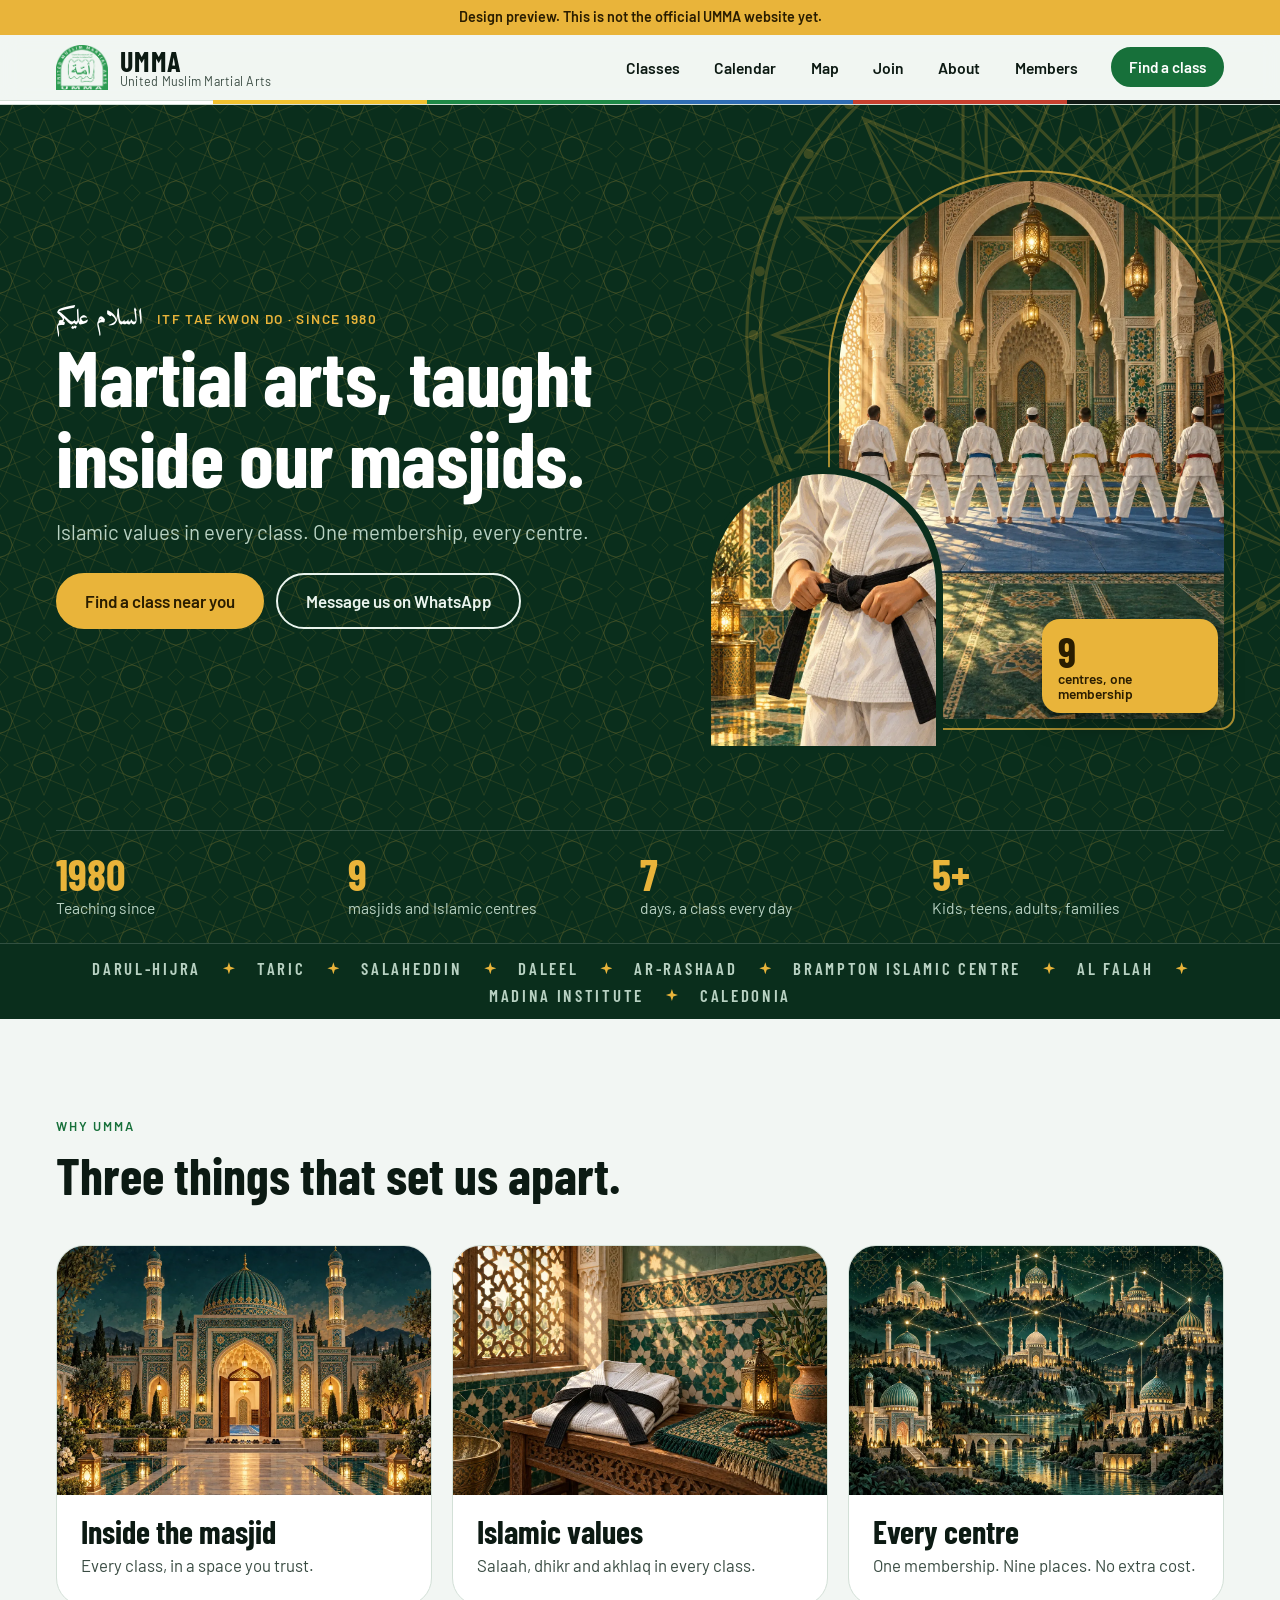
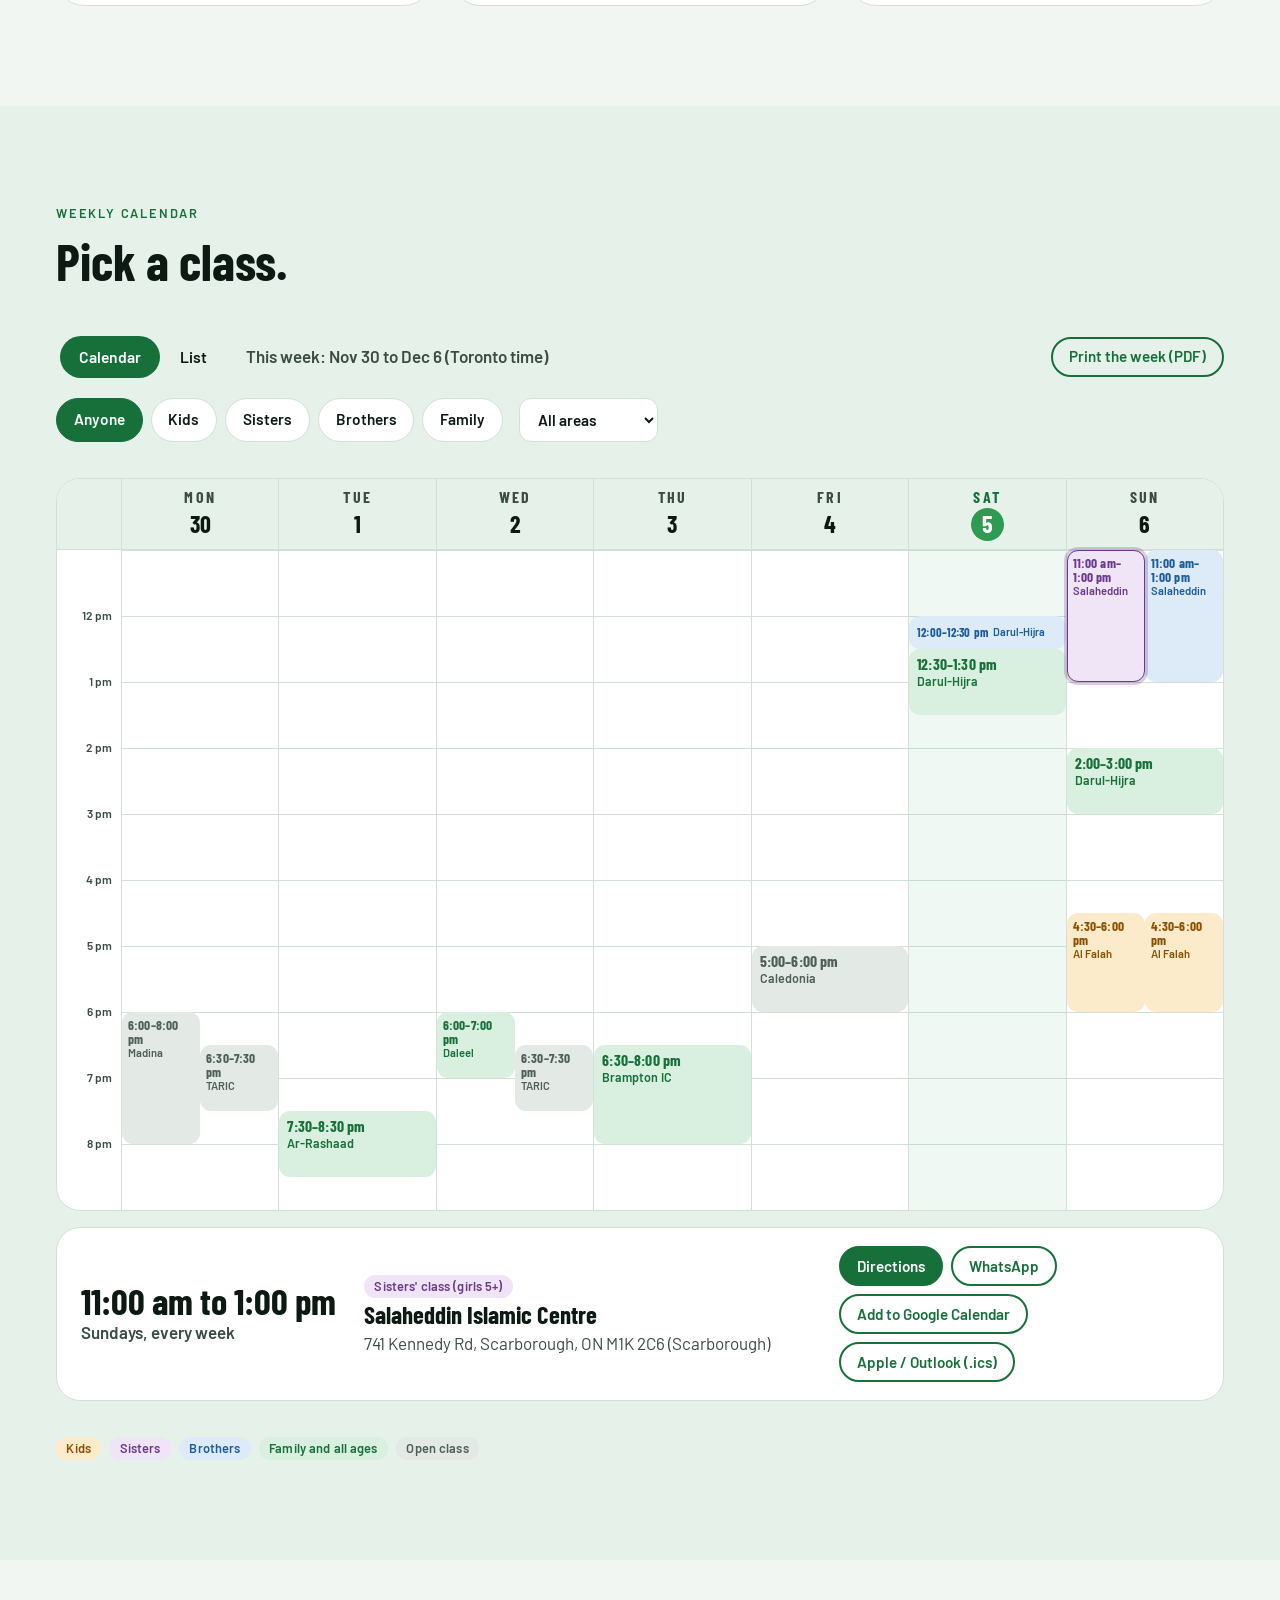
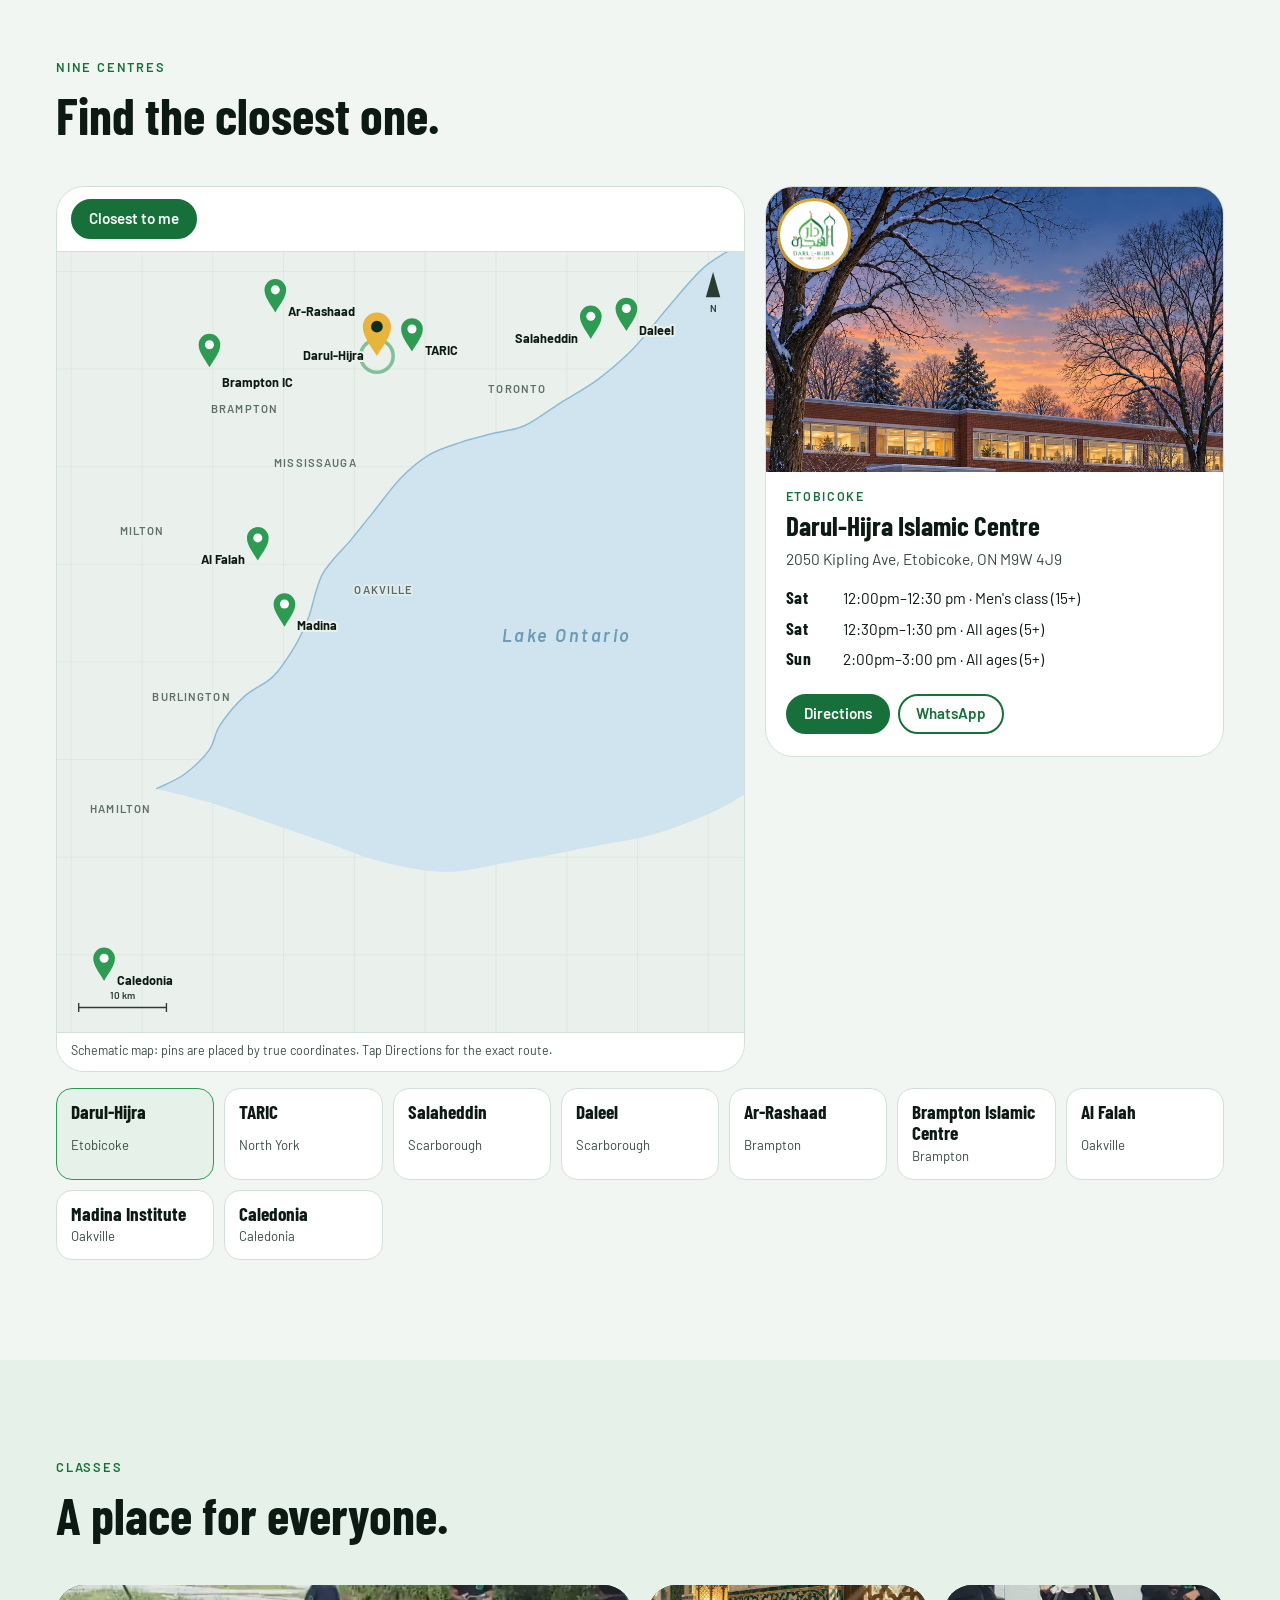
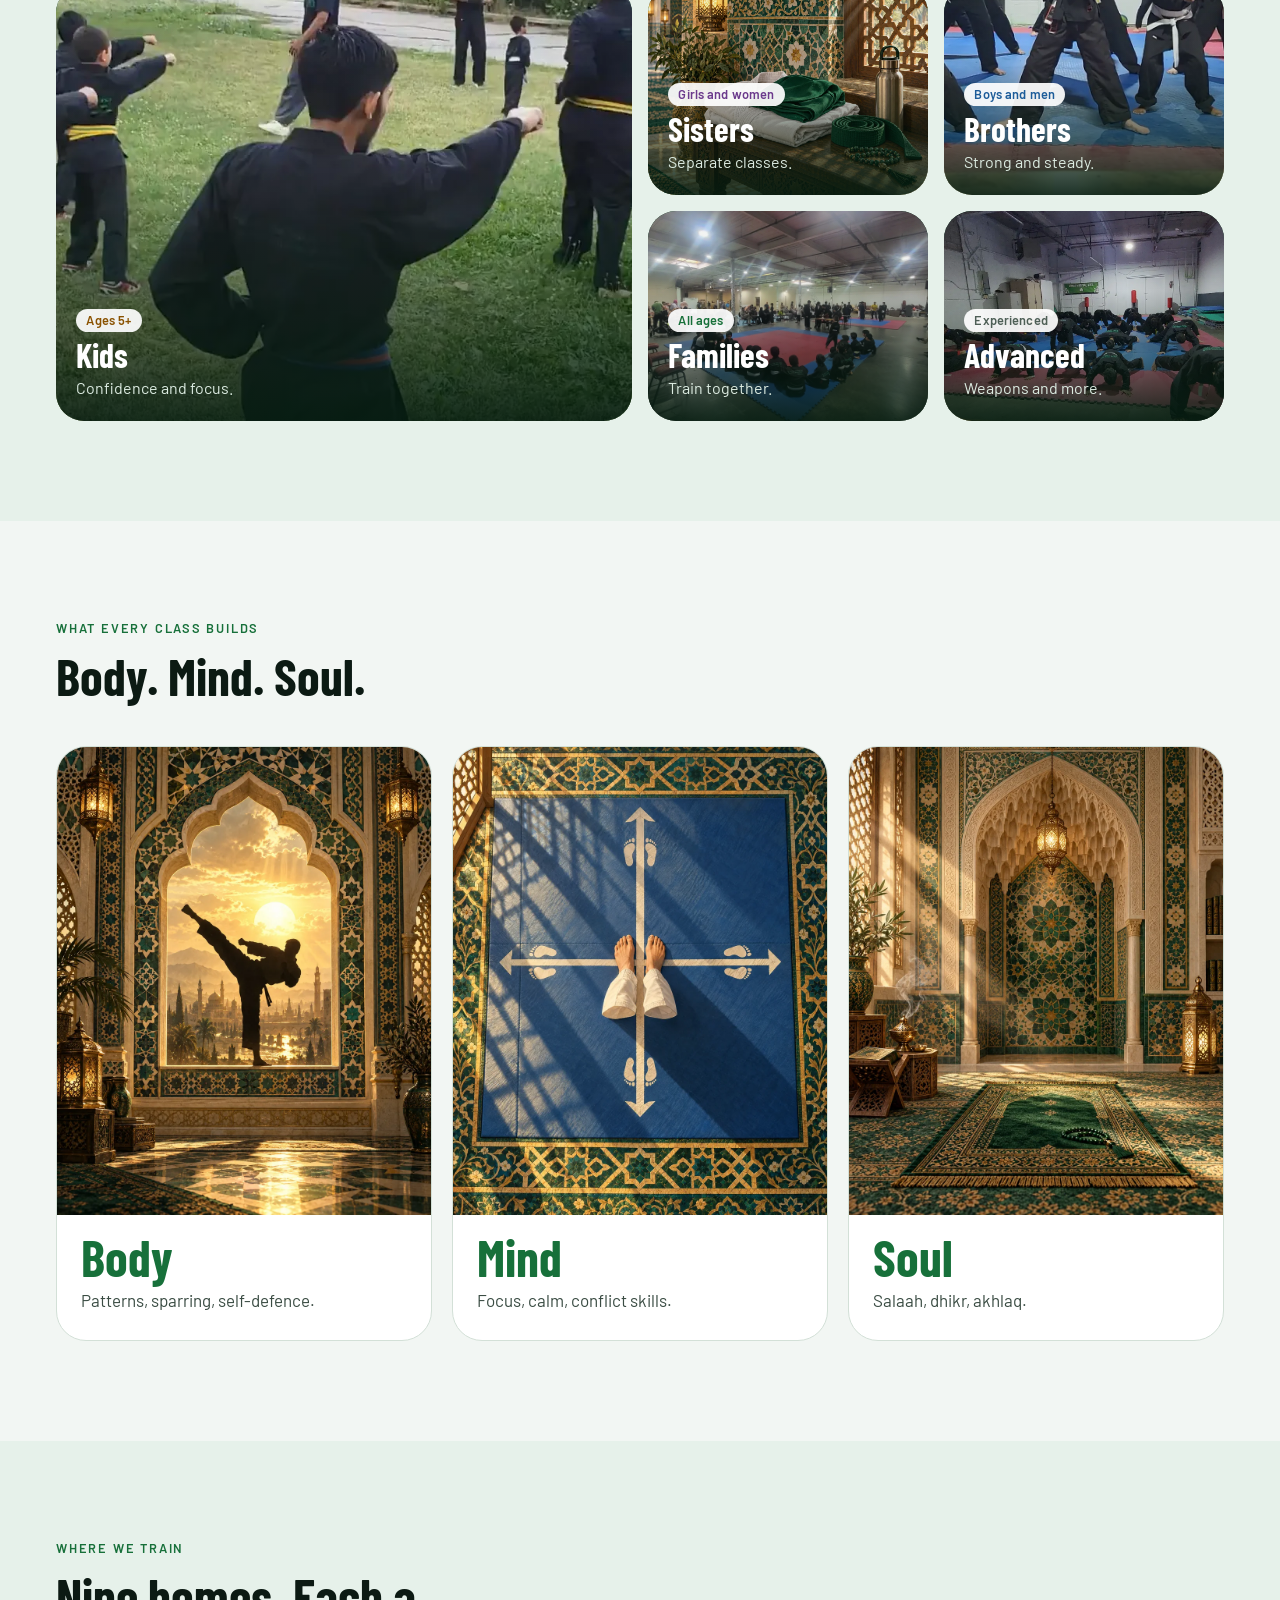
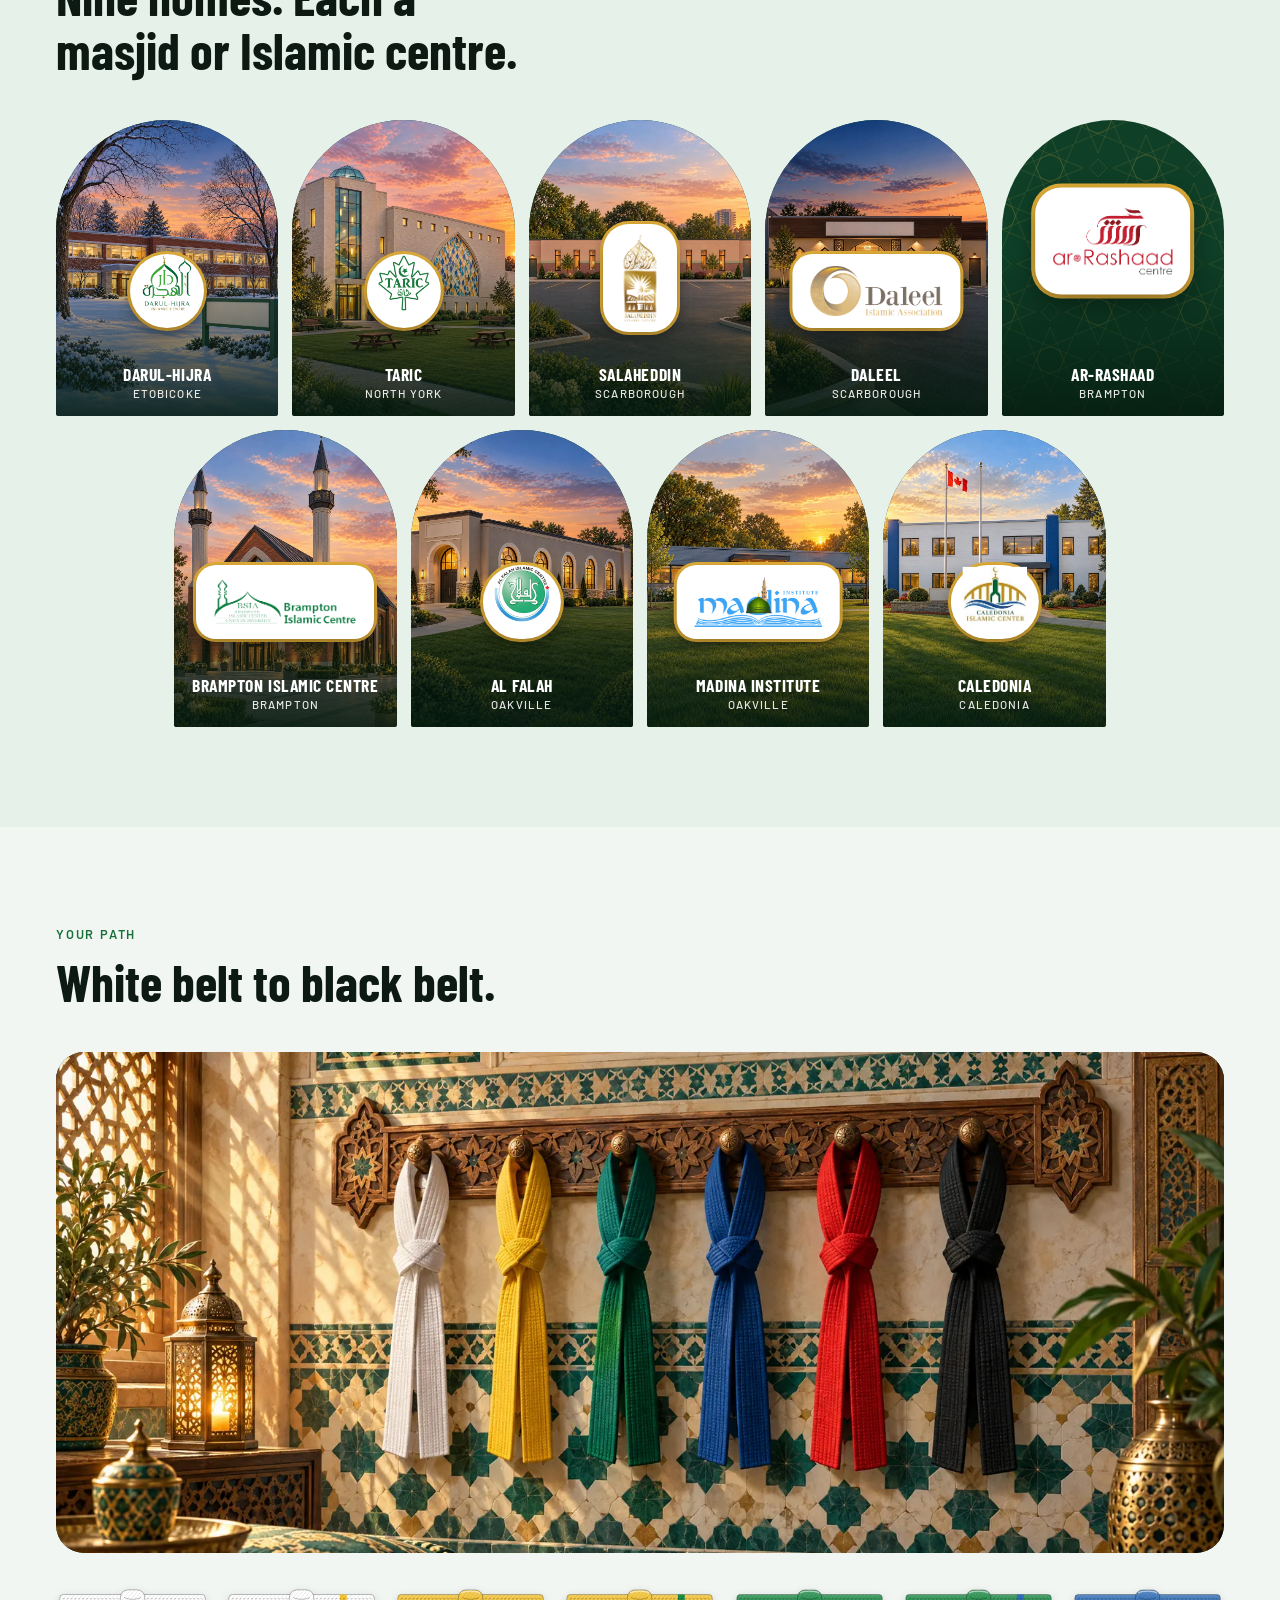
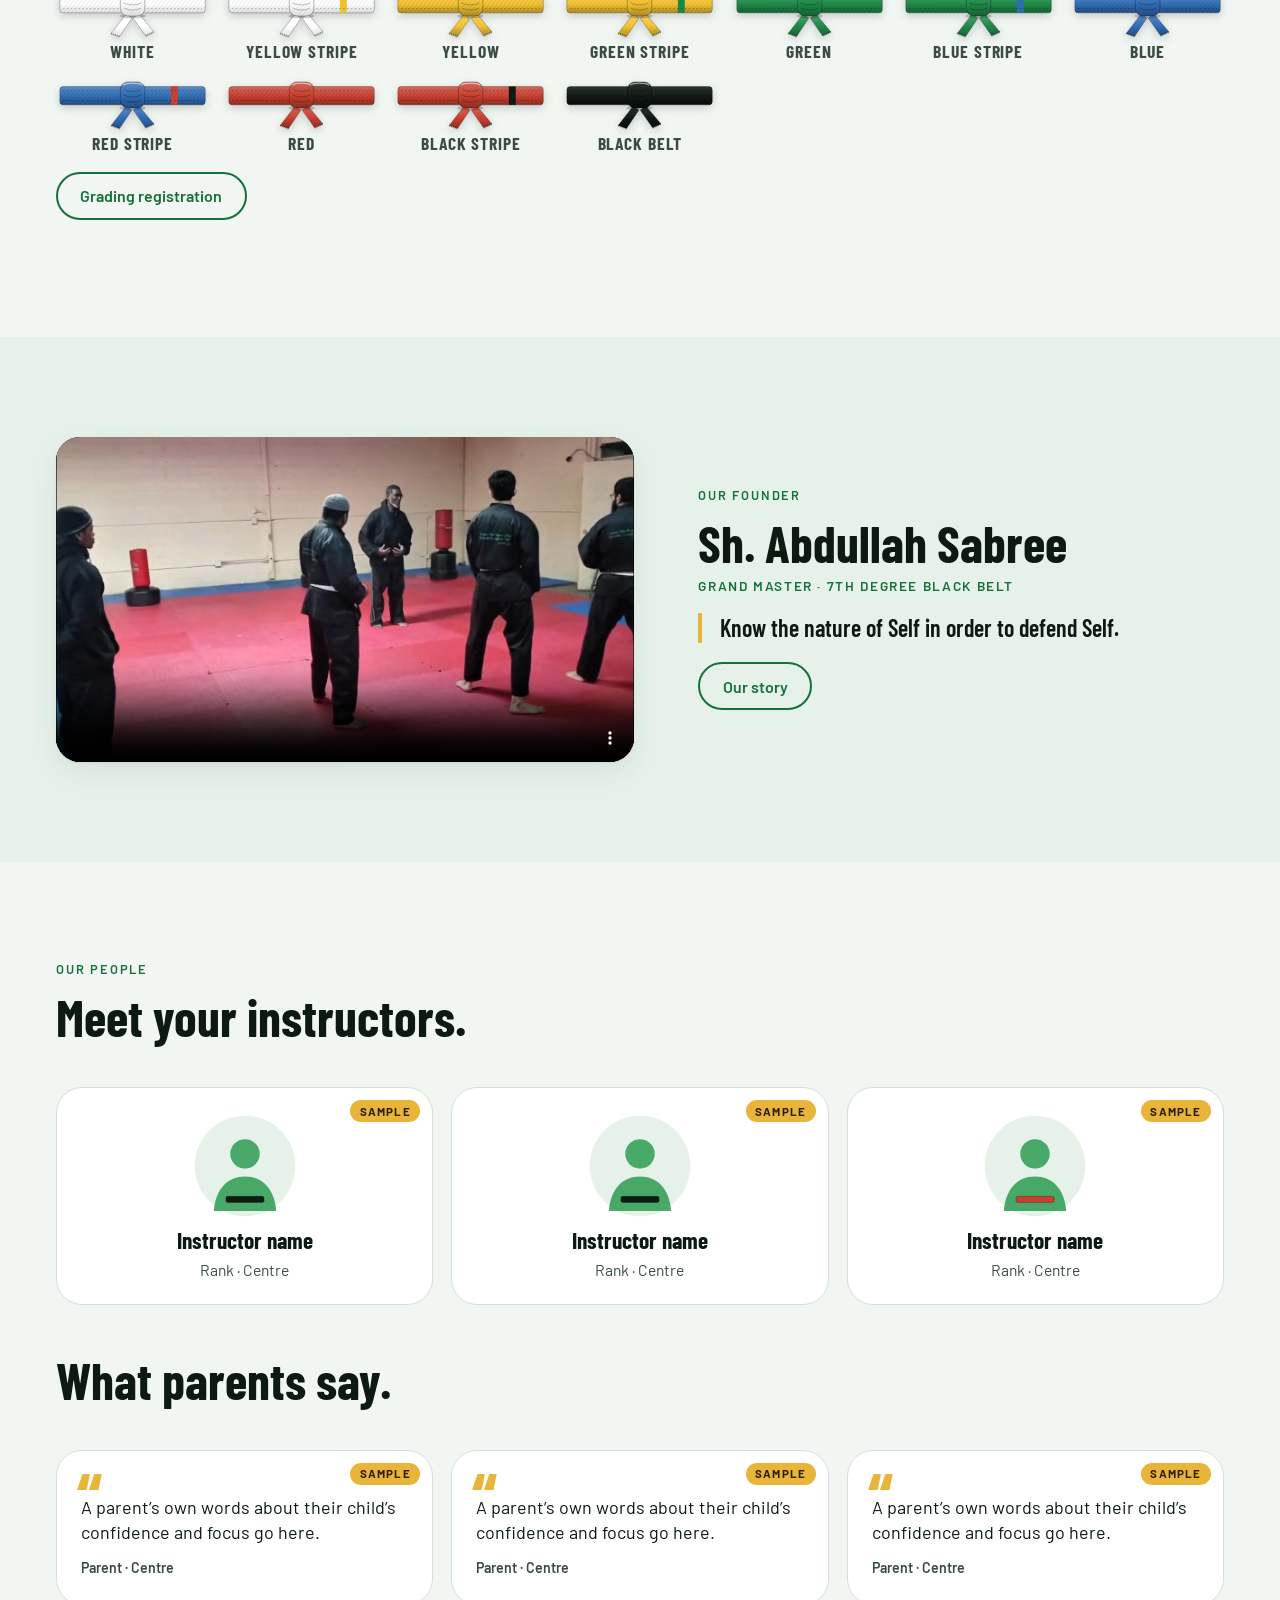
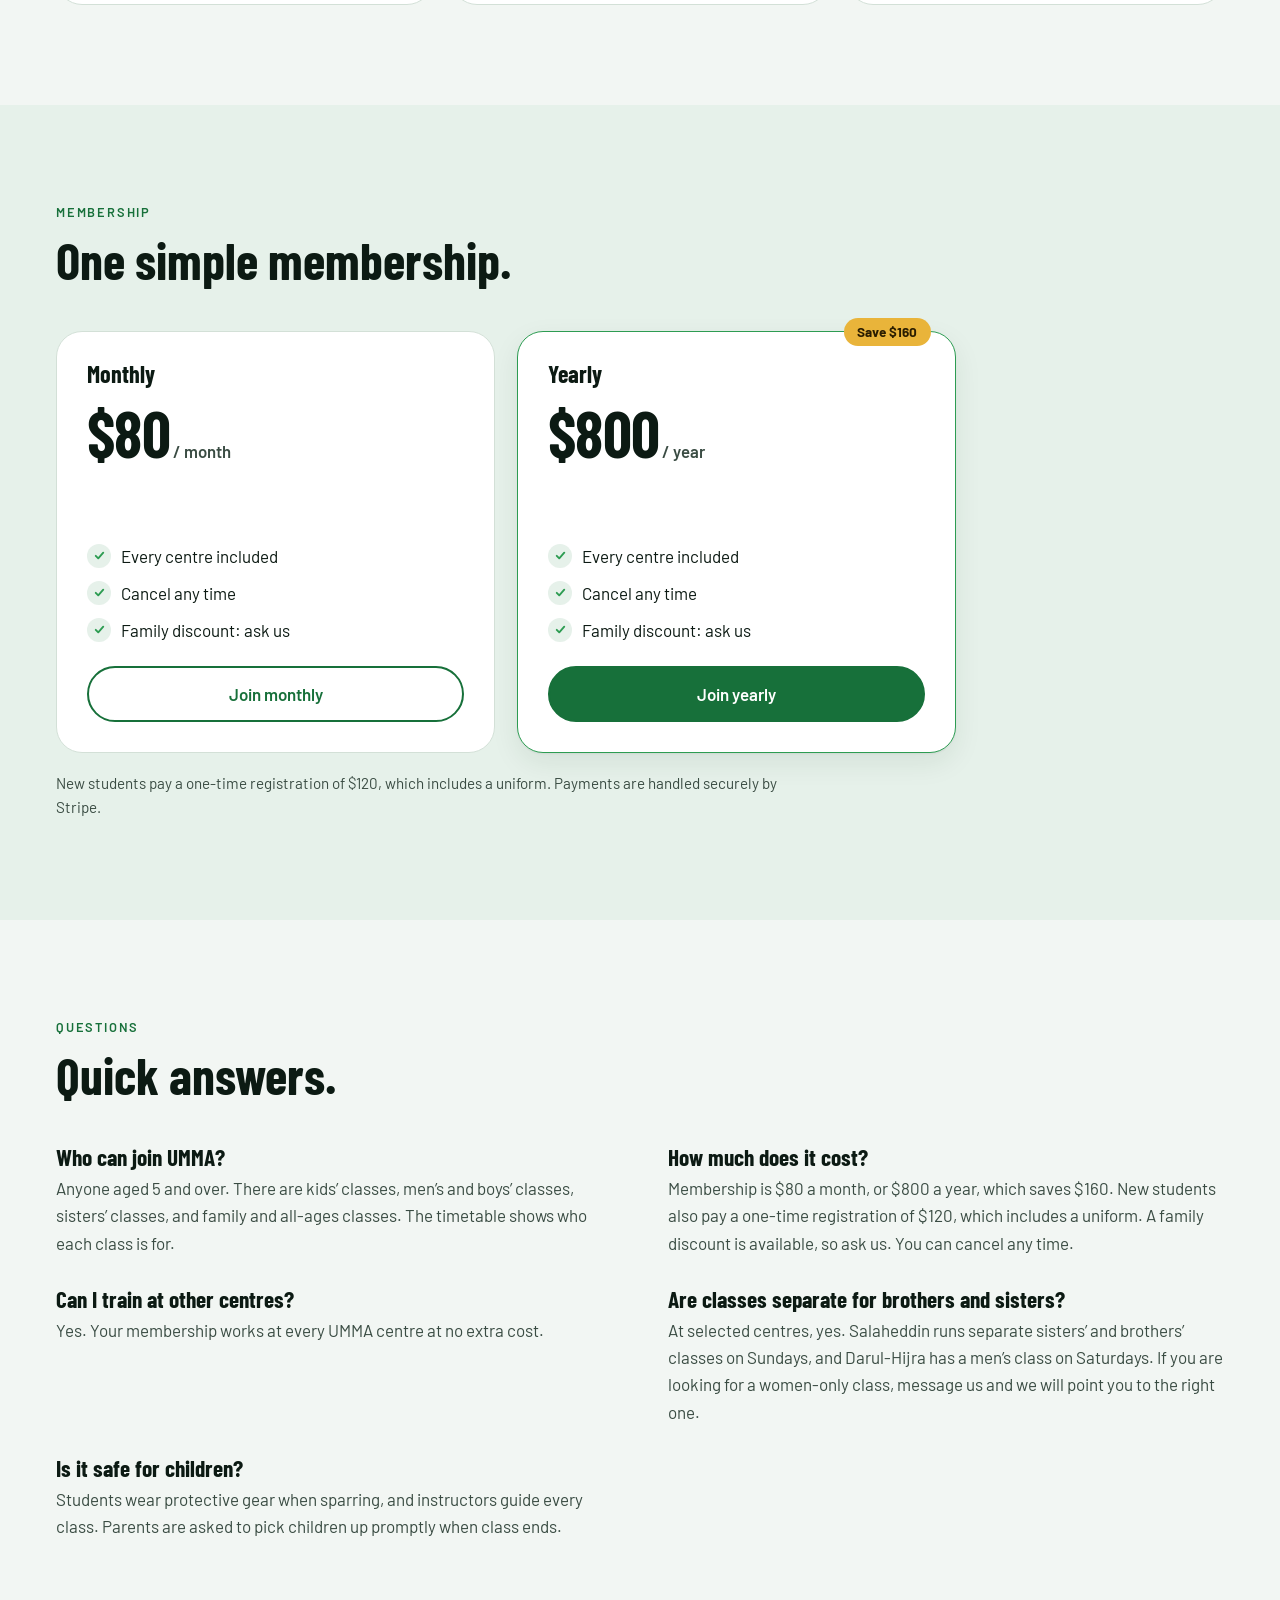
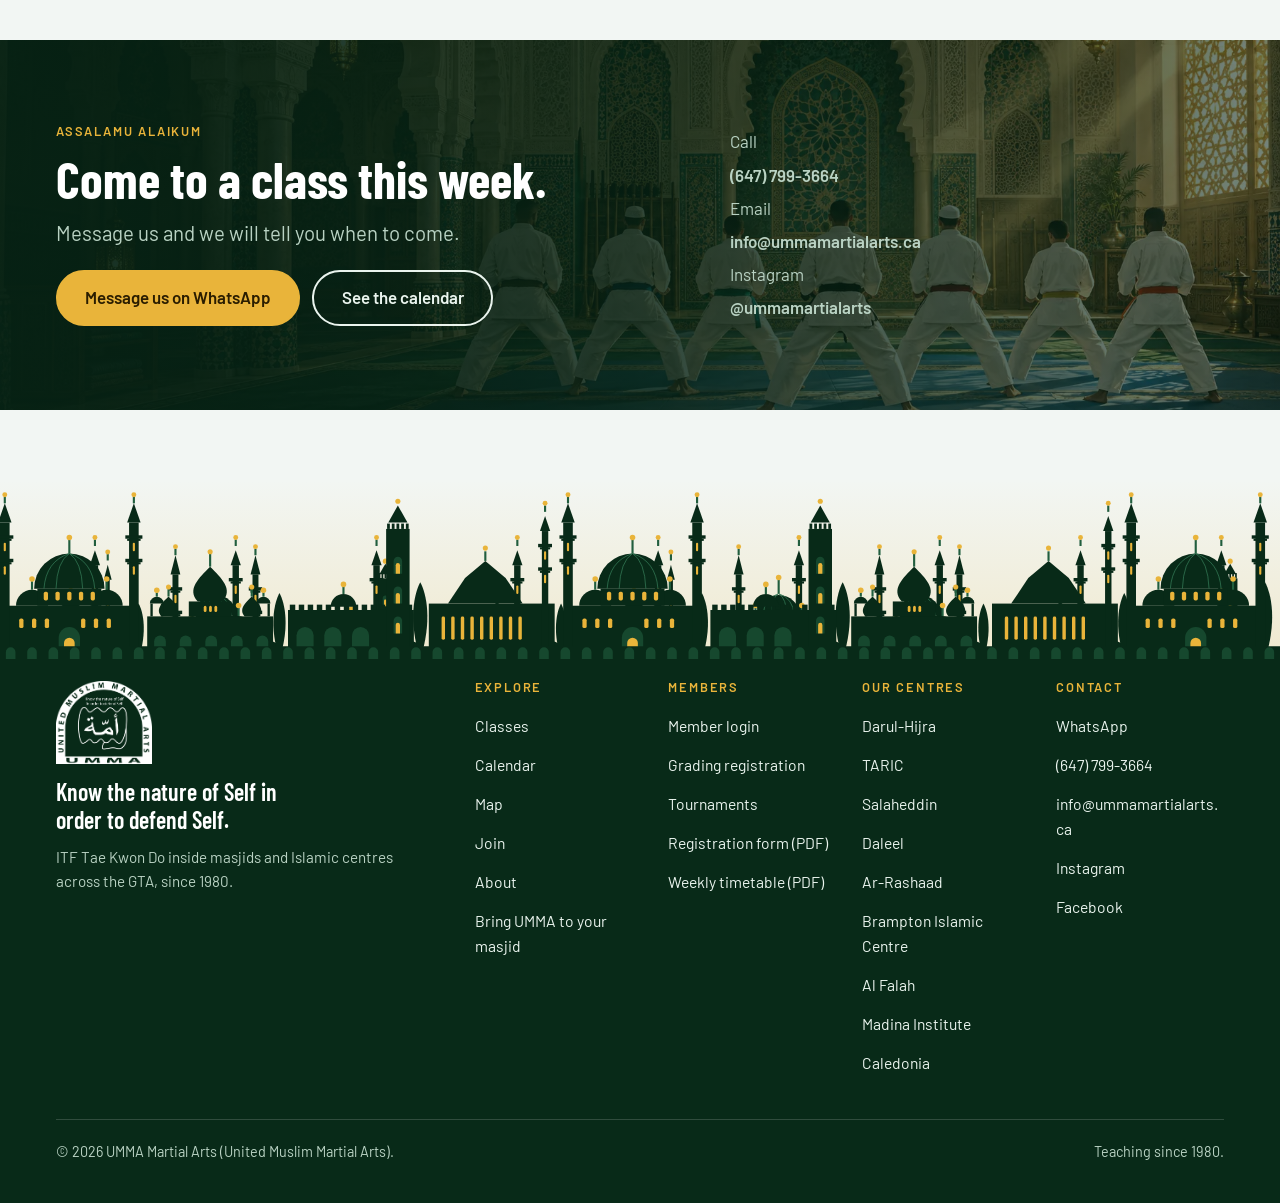
==== commit 024298b2: "Add files via upload" ====
--- a/index.html
+++ b/index.html
@@ -19,7 +19,7 @@
 <link rel="apple-touch-icon" href="apple-touch-icon.png">
 <link rel="preconnect" href="https://fonts.googleapis.com"><link rel="preconnect" href="https://fonts.gstatic.com" crossorigin><link href="https://fonts.googleapis.com/css2?family=Amiri:wght@400&family=Barlow+Condensed:wght@600;700&family=Barlow:wght@400;500;600&display=swap" rel="stylesheet">
 <link rel="stylesheet" href="site.css">
-<script type="application/ld+json">{"@context": "https://schema.org", "@graph": [{"@type": "SportsOrganization", "@id": "https://sales580.github.io/umma-martial-arts-redesign/#org", "name": "UMMA Martial Arts", "alternateName": "United Muslim Martial Arts", "url": "https://sales580.github.io/umma-martial-arts-redesign/", "logo": "https://sales580.github.io/umma-martial-arts-redesign/umma-logo-green.png", "foundingDate": "1980", "telephone": "+1-647-799-3664", "email": "info@ummamartialarts.ca", "sameAs": ["https://www.instagram.com/ummamartialarts/", "https://www.facebook.com/ummamartialarts"], "description": "ITF Tae Kwon Do for Muslim families, taught inside masjids and Islamic centres across the GTA since 1980."}, {"@type": "SportsActivityLocation", "name": "UMMA Martial Arts at Darul-Hijra Islamic Centre", "url": "https://sales580.github.io/umma-martial-arts-redesign/map.html#darulhijra", "telephone": "+1-647-799-3664", "address": {"@type": "PostalAddress", "streetAddress": "2050 Kipling Ave", "addressLocality": "Etobicoke", "addressRegion": "ON", "postalCode": "M9W 4J9", "addressCountry": "CA"}, "geo": {"@type": "GeoCoordinates", "latitude": 43.713455, "longitude": -79.568149}, "openingHoursSpecification": [{"@type": "OpeningHoursSpecification", "dayOfWeek": "Saturday", "opens": "12:00", "closes": "12:30"}, {"@type": "OpeningHoursSpecification", "dayOfWeek": "Saturday", "opens": "12:30", "closes": "13:30"}, {"@type": "OpeningHoursSpecification", "dayOfWeek": "Sunday", "opens": "14:00", "closes": "15:00"}], "parentOrganization": {"@id": "https://sales580.github.io/umma-martial-arts-redesign/#org"}}, {"@type": "SportsActivityLocation", "name": "UMMA Martial Arts at TARIC Islamic Centre", "url": "https://sales580.github.io/umma-martial-arts-redesign/map.html#taric", "telephone": "+1-647-799-3664", "address": {"@type": "PostalAddress", "streetAddress": "99 Beverly Hills Dr", "addressLocality": "North York", "addressRegion": "ON", "postalCode": "M3L 1A2", "addressCountry": "CA"}, "geo": {"@type": "GeoCoordinates", "latitude": 43.7179693, "longitude": -79.5186412}, "openingHoursSpecification": [{"@type": "OpeningHoursSpecification", "dayOfWeek": "Monday", "opens": "18:30", "closes": "19:30"}, {"@type": "OpeningHoursSpecification", "dayOfWeek": "Wednesday", "opens": "18:30", "closes": "19:30"}], "parentOrganization": {"@id": "https://sales580.github.io/umma-martial-arts-redesign/#org"}}, {"@type": "SportsActivityLocation", "name": "UMMA Martial Arts at Salaheddin Islamic Centre", "url": "https://sales580.github.io/umma-martial-arts-redesign/map.html#salaheddin", "telephone": "+1-647-799-3664", "address": {"@type": "PostalAddress", "streetAddress": "741 Kennedy Rd", "addressLocality": "Scarborough", "addressRegion": "ON", "postalCode": "M1K 2C6", "addressCountry": "CA"}, "geo": {"@type": "GeoCoordinates", "latitude": 43.730917, "longitude": -79.266082}, "openingHoursSpecification": [{"@type": "OpeningHoursSpecification", "dayOfWeek": "Sunday", "opens": "11:00", "closes": "13:00"}, {"@type": "OpeningHoursSpecification", "dayOfWeek": "Sunday", "opens": "11:00", "closes": "13:00"}], "parentOrganization": {"@id": "https://sales580.github.io/umma-martial-arts-redesign/#org"}}, {"@type": "SportsActivityLocation", "name": "UMMA Martial Arts at Daleel Islamic Association", "url": "https://sales580.github.io/umma-martial-arts-redesign/map.html#daleel", "telephone": "+1-647-799-3664", "address": {"@type": "PostalAddress", "streetAddress": "6 Collinsgrove Rd", "addressLocality": "Scarborough", "addressRegion": "ON", "postalCode": "M1E 2P1", "addressCountry": "CA"}, "geo": {"@type": "GeoCoordinates", "latitude": 43.738956, "longitude": -79.215788}, "openingHoursSpecification": [{"@type": "OpeningHoursSpecification", "dayOfWeek": "Wednesday", "opens": "18:00", "closes": "19:00"}], "parentOrganization": {"@id": "https://sales580.github.io/umma-martial-arts-redesign/#org"}}, {"@type": "SportsActivityLocation", "name": "UMMA Martial Arts at Ar-Rashaad Centre", "url": "https://sales580.github.io/umma-martial-arts-redesign/map.html#arrashaad", "telephone": "+1-647-799-3664", "address": {"@type": "PostalAddress", "streetAddress": "18 Automatic Rd #2", "addressLocality": "Brampton", "addressRegion": "ON", "postalCode": "L6S 5N5", "addressCountry": "CA"}, "geo": {"@type": "GeoCoordinates", "latitude": 43.758041, "longitude": -79.711597}, "openingHoursSpecification": [{"@type": "OpeningHoursSpecification", "dayOfWeek": "Tuesday", "opens": "19:30", "closes": "20:30"}], "parentOrganization": {"@id": "https://sales580.github.io/umma-martial-arts-redesign/#org"}}, {"@type": "SportsActivityLocation", "name": "UMMA Martial Arts at Brampton Islamic Centre", "url": "https://sales580.github.io/umma-martial-arts-redesign/map.html#bic", "telephone": "+1-647-799-3664", "address": {"@type": "PostalAddress", "streetAddress": "6 Lowry Dr", "addressLocality": "Brampton", "addressRegion": "ON", "postalCode": "L7A 1C4", "addressCountry": "CA"}, "geo": {"@type": "GeoCoordinates", "latitude": 43.701855, "longitude": -79.80469}, "openingHoursSpecification": [{"@type": "OpeningHoursSpecification", "dayOfWeek": "Thursday", "opens": "18:30", "closes": "20:00"}], "parentOrganization": {"@id": "https://sales580.github.io/umma-martial-arts-redesign/#org"}}, {"@type": "SportsActivityLocation", "name": "UMMA Martial Arts at Al Falah Islamic Centre", "url": "https://sales580.github.io/umma-martial-arts-redesign/map.html#alfalah", "telephone": "+1-647-799-3664", "address": {"@type": "PostalAddress", "streetAddress": "391 Burnhamthorpe Rd E", "addressLocality": "Oakville", "addressRegion": "ON", "postalCode": "L6H 7B4", "addressCountry": "CA"}, "geo": {"@type": "GeoCoordinates", "latitude": 43.50394, "longitude": -79.736395}, "openingHoursSpecification": [{"@type": "OpeningHoursSpecification", "dayOfWeek": "Sunday", "opens": "16:30", "closes": "18:00"}, {"@type": "OpeningHoursSpecification", "dayOfWeek": "Sunday", "opens": "16:30", "closes": "18:00"}], "parentOrganization": {"@id": "https://sales580.github.io/umma-martial-arts-redesign/#org"}}, {"@type": "SportsActivityLocation", "name": "UMMA Martial Arts at Madina Institute – Canada", "url": "https://sales580.github.io/umma-martial-arts-redesign/map.html#madina", "telephone": "+1-647-799-3664", "address": {"@type": "PostalAddress", "streetAddress": "520 Speers Rd", "addressLocality": "Oakville", "addressRegion": "ON", "postalCode": "L6K 2G3", "addressCountry": "CA"}, "geo": {"@type": "GeoCoordinates", "latitude": 43.4361618, "longitude": -79.6987111}, "openingHoursSpecification": [{"@type": "OpeningHoursSpecification", "dayOfWeek": "Monday", "opens": "18:00", "closes": "20:00"}], "parentOrganization": {"@id": "https://sales580.github.io/umma-martial-arts-redesign/#org"}}, {"@type": "SportsActivityLocation", "name": "UMMA Martial Arts at Caledonia Islamic Centre", "url": "https://sales580.github.io/umma-martial-arts-redesign/map.html#caledonia", "telephone": "+1-647-799-3664", "address": {"@type": "PostalAddress", "streetAddress": "29 Caithness St E, 2nd floor", "addressLocality": "Caledonia", "addressRegion": "ON", "postalCode": "N3W 1B7", "addressCountry": "CA"}, "geo": {"@type": "GeoCoordinates", "latitude": 43.0732647, "longitude": -79.9535186}, "openingHoursSpecification": [{"@type": "OpeningHoursSpecification", "dayOfWeek": "Friday", "opens": "17:00", "closes": "18:00"}], "parentOrganization": {"@id": "https://sales580.github.io/umma-martial-arts-redesign/#org"}}, {"@type": "FAQPage", "mainEntity": [{"@type": "Question", "name": "Who can join UMMA?", "acceptedAnswer": {"@type": "Answer", "text": "Anyone aged 5 and over. There are kids’ classes, men’s and boys’ classes, sisters’ classes, and family and all-ages classes. The timetable shows who each class is for."}}, {"@type": "Question", "name": "Do I need any experience?", "acceptedAnswer": {"@type": "Answer", "text": "No. New students start at white belt and learn step by step."}}, {"@type": "Question", "name": "How much does it cost?", "acceptedAnswer": {"@type": "Answer", "text": "Membership is $80 a month, or $800 a year, which saves $160. New students also pay a one-time registration of $120, which includes a uniform. A family discount is available, so ask us. You can cancel any time."}}, {"@type": "Question", "name": "Can I train at other centres?", "acceptedAnswer": {"@type": "Answer", "text": "Yes. Your membership works at every UMMA centre at no extra cost."}}, {"@type": "Question", "name": "Are classes separate for brothers and sisters?", "acceptedAnswer": {"@type": "Answer", "text": "At selected centres, yes. Salaheddin runs separate sisters’ and brothers’ classes on Sundays, and Darul-Hijra has a men’s class on Saturdays. If you are looking for a women-only class, message us and we will point you to the right one."}}, {"@type": "Question", "name": "What do you teach?", "acceptedAnswer": {"@type": "Answer", "text": "ITF Tae Kwon Do: traditional patterns, sparring and self-defence, with weapons classes at Darul-Hijra. Islamic values run through every class, including salaah, dhikr, akhlaq and balance."}}, {"@type": "Question", "name": "Is it safe for children?", "acceptedAnswer": {"@type": "Answer", "text": "Students wear protective gear when sparring, and instructors guide every class. Parents are asked to pick children up promptly when class ends."}}, {"@type": "Question", "name": "How do gradings work?", "acceptedAnswer": {"@type": "Answer", "text": "Students move through the belt levels with their instructor. Members register for each grading group online on the Members page."}}]}]}</script>
+<script type="application/ld+json">{"@context": "https://schema.org", "@graph": [{"@type": "SportsOrganization", "@id": "https://sales580.github.io/umma-martial-arts-redesign/#org", "name": "UMMA Martial Arts", "alternateName": "United Muslim Martial Arts", "url": "https://sales580.github.io/umma-martial-arts-redesign/", "logo": "https://sales580.github.io/umma-martial-arts-redesign/umma-logo-green.png", "foundingDate": "1980", "telephone": "+1-647-799-3664", "email": "info@ummamartialarts.ca", "sameAs": ["https://www.instagram.com/ummamartialarts/", "https://www.facebook.com/ummamartialarts"], "description": "ITF Tae Kwon Do for Muslim families, taught inside masjids and Islamic centres across the GTA since 1980."}, {"@type": "SportsActivityLocation", "name": "UMMA Martial Arts at Darul-Hijra Islamic Centre", "url": "https://sales580.github.io/umma-martial-arts-redesign/map.html#darulhijra", "telephone": "+1-647-799-3664", "address": {"@type": "PostalAddress", "streetAddress": "2050 Kipling Ave", "addressLocality": "Etobicoke", "addressRegion": "ON", "postalCode": "M9W 4J9", "addressCountry": "CA"}, "geo": {"@type": "GeoCoordinates", "latitude": 43.713455, "longitude": -79.568149}, "openingHoursSpecification": [{"@type": "OpeningHoursSpecification", "dayOfWeek": "Saturday", "opens": "12:00", "closes": "12:30"}, {"@type": "OpeningHoursSpecification", "dayOfWeek": "Saturday", "opens": "12:30", "closes": "13:30"}, {"@type": "OpeningHoursSpecification", "dayOfWeek": "Sunday", "opens": "14:00", "closes": "15:00"}], "parentOrganization": {"@id": "https://sales580.github.io/umma-martial-arts-redesign/#org"}}, {"@type": "SportsActivityLocation", "name": "UMMA Martial Arts at TARIC Islamic Centre", "url": "https://sales580.github.io/umma-martial-arts-redesign/map.html#taric", "telephone": "+1-647-799-3664", "address": {"@type": "PostalAddress", "streetAddress": "99 Beverly Hills Dr", "addressLocality": "North York", "addressRegion": "ON", "postalCode": "M3L 1A2", "addressCountry": "CA"}, "geo": {"@type": "GeoCoordinates", "latitude": 43.7179693, "longitude": -79.5186412}, "openingHoursSpecification": [{"@type": "OpeningHoursSpecification", "dayOfWeek": "Monday", "opens": "18:30", "closes": "19:30"}, {"@type": "OpeningHoursSpecification", "dayOfWeek": "Wednesday", "opens": "18:30", "closes": "19:30"}], "parentOrganization": {"@id": "https://sales580.github.io/umma-martial-arts-redesign/#org"}}, {"@type": "SportsActivityLocation", "name": "UMMA Martial Arts at Salaheddin Islamic Centre", "url": "https://sales580.github.io/umma-martial-arts-redesign/map.html#salaheddin", "telephone": "+1-647-799-3664", "address": {"@type": "PostalAddress", "streetAddress": "741 Kennedy Rd", "addressLocality": "Scarborough", "addressRegion": "ON", "postalCode": "M1K 2C6", "addressCountry": "CA"}, "geo": {"@type": "GeoCoordinates", "latitude": 43.730917, "longitude": -79.266082}, "openingHoursSpecification": [{"@type": "OpeningHoursSpecification", "dayOfWeek": "Sunday", "opens": "11:00", "closes": "13:00"}, {"@type": "OpeningHoursSpecification", "dayOfWeek": "Sunday", "opens": "11:00", "closes": "13:00"}], "parentOrganization": {"@id": "https://sales580.github.io/umma-martial-arts-redesign/#org"}}, {"@type": "SportsActivityLocation", "name": "UMMA Martial Arts at Daleel Islamic Association", "url": "https://sales580.github.io/umma-martial-arts-redesign/map.html#daleel", "telephone": "+1-647-799-3664", "address": {"@type": "PostalAddress", "streetAddress": "3545 Kingston Rd, Lower Level", "addressLocality": "Scarborough", "addressRegion": "ON", "postalCode": "M1M 1R6", "addressCountry": "CA"}, "geo": {"@type": "GeoCoordinates", "latitude": 43.738956, "longitude": -79.215788}, "openingHoursSpecification": [{"@type": "OpeningHoursSpecification", "dayOfWeek": "Wednesday", "opens": "18:00", "closes": "19:00"}], "parentOrganization": {"@id": "https://sales580.github.io/umma-martial-arts-redesign/#org"}}, {"@type": "SportsActivityLocation", "name": "UMMA Martial Arts at Ar-Rashaad Centre", "url": "https://sales580.github.io/umma-martial-arts-redesign/map.html#arrashaad", "telephone": "+1-647-799-3664", "address": {"@type": "PostalAddress", "streetAddress": "18 Automatic Rd #2", "addressLocality": "Brampton", "addressRegion": "ON", "postalCode": "L6S 5N5", "addressCountry": "CA"}, "geo": {"@type": "GeoCoordinates", "latitude": 43.758041, "longitude": -79.711597}, "openingHoursSpecification": [{"@type": "OpeningHoursSpecification", "dayOfWeek": "Tuesday", "opens": "19:30", "closes": "20:30"}], "parentOrganization": {"@id": "https://sales580.github.io/umma-martial-arts-redesign/#org"}}, {"@type": "SportsActivityLocation", "name": "UMMA Martial Arts at Brampton Islamic Centre", "url": "https://sales580.github.io/umma-martial-arts-redesign/map.html#bic", "telephone": "+1-647-799-3664", "address": {"@type": "PostalAddress", "streetAddress": "6 Lowry Dr", "addressLocality": "Brampton", "addressRegion": "ON", "postalCode": "L7A 1C4", "addressCountry": "CA"}, "geo": {"@type": "GeoCoordinates", "latitude": 43.701855, "longitude": -79.80469}, "openingHoursSpecification": [{"@type": "OpeningHoursSpecification", "dayOfWeek": "Thursday", "opens": "18:30", "closes": "20:00"}], "parentOrganization": {"@id": "https://sales580.github.io/umma-martial-arts-redesign/#org"}}, {"@type": "SportsActivityLocation", "name": "UMMA Martial Arts at Al Falah Islamic Centre", "url": "https://sales580.github.io/umma-martial-arts-redesign/map.html#alfalah", "telephone": "+1-647-799-3664", "address": {"@type": "PostalAddress", "streetAddress": "391 Burnhamthorpe Rd E", "addressLocality": "Oakville", "addressRegion": "ON", "postalCode": "L6H 7B4", "addressCountry": "CA"}, "geo": {"@type": "GeoCoordinates", "latitude": 43.50394, "longitude": -79.736395}, "openingHoursSpecification": [{"@type": "OpeningHoursSpecification", "dayOfWeek": "Sunday", "opens": "16:30", "closes": "18:00"}, {"@type": "OpeningHoursSpecification", "dayOfWeek": "Sunday", "opens": "16:30", "closes": "18:00"}], "parentOrganization": {"@id": "https://sales580.github.io/umma-martial-arts-redesign/#org"}}, {"@type": "SportsActivityLocation", "name": "UMMA Martial Arts at Madina Institute – Canada", "url": "https://sales580.github.io/umma-martial-arts-redesign/map.html#madina", "telephone": "+1-647-799-3664", "address": {"@type": "PostalAddress", "streetAddress": "520 Speers Rd", "addressLocality": "Oakville", "addressRegion": "ON", "postalCode": "L6K 2G3", "addressCountry": "CA"}, "geo": {"@type": "GeoCoordinates", "latitude": 43.4361618, "longitude": -79.6987111}, "openingHoursSpecification": [{"@type": "OpeningHoursSpecification", "dayOfWeek": "Monday", "opens": "18:00", "closes": "20:00"}], "parentOrganization": {"@id": "https://sales580.github.io/umma-martial-arts-redesign/#org"}}, {"@type": "SportsActivityLocation", "name": "UMMA Martial Arts at Caledonia Islamic Centre", "url": "https://sales580.github.io/umma-martial-arts-redesign/map.html#caledonia", "telephone": "+1-647-799-3664", "address": {"@type": "PostalAddress", "streetAddress": "29 Caithness St E, 2nd floor", "addressLocality": "Caledonia", "addressRegion": "ON", "postalCode": "N3W 1B7", "addressCountry": "CA"}, "geo": {"@type": "GeoCoordinates", "latitude": 43.0732647, "longitude": -79.9535186}, "openingHoursSpecification": [{"@type": "OpeningHoursSpecification", "dayOfWeek": "Friday", "opens": "17:00", "closes": "18:00"}], "parentOrganization": {"@id": "https://sales580.github.io/umma-martial-arts-redesign/#org"}}, {"@type": "FAQPage", "mainEntity": [{"@type": "Question", "name": "Who can join UMMA?", "acceptedAnswer": {"@type": "Answer", "text": "Anyone aged 5 and over. There are kids’ classes, men’s and boys’ classes, sisters’ classes, and family and all-ages classes. The timetable shows who each class is for."}}, {"@type": "Question", "name": "Do I need any experience?", "acceptedAnswer": {"@type": "Answer", "text": "No. New students start at white belt and learn step by step."}}, {"@type": "Question", "name": "How much does it cost?", "acceptedAnswer": {"@type": "Answer", "text": "Membership is $80 a month, or $800 a year, which saves $160. New students also pay a one-time registration of $120, which includes a uniform. A family discount is available, so ask us. You can cancel any time."}}, {"@type": "Question", "name": "Can I train at other centres?", "acceptedAnswer": {"@type": "Answer", "text": "Yes. Your membership works at every UMMA centre at no extra cost."}}, {"@type": "Question", "name": "Are classes separate for brothers and sisters?", "acceptedAnswer": {"@type": "Answer", "text": "At selected centres, yes. Salaheddin runs separate sisters’ and brothers’ classes on Sundays, and Darul-Hijra has a men’s class on Saturdays. If you are looking for a women-only class, message us and we will point you to the right one."}}, {"@type": "Question", "name": "What do you teach?", "acceptedAnswer": {"@type": "Answer", "text": "ITF Tae Kwon Do: traditional patterns, sparring and self-defence, with weapons classes at Darul-Hijra. Islamic values run through every class, including salaah, dhikr, akhlaq and balance."}}, {"@type": "Question", "name": "Is it safe for children?", "acceptedAnswer": {"@type": "Answer", "text": "Students wear protective gear when sparring, and instructors guide every class. Parents are asked to pick children up promptly when class ends."}}, {"@type": "Question", "name": "How do gradings work?", "acceptedAnswer": {"@type": "Answer", "text": "Students move through the belt levels with their instructor. Members register for each grading group online on the Members page."}}]}]}</script>
 </head>
 <body>
 <script>document.documentElement.classList.add("js")</script>
@@ -39,58 +39,34 @@
 <main id="main">
 
 <section class="hero on-deep" aria-labelledby="h1">
-  <div class="hero-orn" aria-hidden="true"><svg class="orn" viewBox="0 0 200 200" aria-hidden="true"><circle cx="100" cy="100" r="96" class="orn-ring"/><circle cx="100" cy="100" r="78" class="orn-ring"/><path d="M100.0 8.0 L119.9 52.0 L165.1 34.9 L148.0 80.1 L192.0 100.0 L148.0 119.9 L165.1 165.1 L119.9 148.0 L100.0 192.0 L80.1 148.0 L34.9 165.1 L52.0 119.9 L8.0 100.0 L52.0 80.1 L34.9 34.9 L80.1 52.0 Z" class="orn-star"/><path d="M123.7 42.7 L125.5 74.5 L157.3 76.3 L136.0 100.0 L157.3 123.7 L125.5 125.5 L123.7 157.3 L100.0 136.0 L76.3 157.3 L74.5 125.5 L42.7 123.7 L64.0 100.0 L42.7 76.3 L74.5 74.5 L76.3 42.7 L100.0 64.0 Z" class="orn-star"/><circle cx="100" cy="100" r="14" class="orn-ring"/></svg></div>
+  <div class="hero-orn" aria-hidden="true"><svg class="orn" viewBox="0 0 200 200" aria-hidden="true"><circle cx="100" cy="100" r="98" class="orn-ring"/><circle cx="100" cy="100" r="94" class="orn-ring"/><circle cx="196.0" cy="100.0" r="1.5" class="orn-dot"/><circle cx="194.2" cy="118.7" r="1.5" class="orn-dot"/><circle cx="188.7" cy="136.7" r="1.5" class="orn-dot"/><circle cx="179.8" cy="153.3" r="1.5" class="orn-dot"/><circle cx="167.9" cy="167.9" r="1.5" class="orn-dot"/><circle cx="153.3" cy="179.8" r="1.5" class="orn-dot"/><circle cx="136.7" cy="188.7" r="1.5" class="orn-dot"/><circle cx="118.7" cy="194.2" r="1.5" class="orn-dot"/><circle cx="100.0" cy="196.0" r="1.5" class="orn-dot"/><circle cx="81.3" cy="194.2" r="1.5" class="orn-dot"/><circle cx="63.3" cy="188.7" r="1.5" class="orn-dot"/><circle cx="46.7" cy="179.8" r="1.5" class="orn-dot"/><circle cx="32.1" cy="167.9" r="1.5" class="orn-dot"/><circle cx="20.2" cy="153.3" r="1.5" class="orn-dot"/><circle cx="11.3" cy="136.7" r="1.5" class="orn-dot"/><circle cx="5.8" cy="118.7" r="1.5" class="orn-dot"/><circle cx="4.0" cy="100.0" r="1.5" class="orn-dot"/><circle cx="5.8" cy="81.3" r="1.5" class="orn-dot"/><circle cx="11.3" cy="63.3" r="1.5" class="orn-dot"/><circle cx="20.2" cy="46.7" r="1.5" class="orn-dot"/><circle cx="32.1" cy="32.1" r="1.5" class="orn-dot"/><circle cx="46.7" cy="20.2" r="1.5" class="orn-dot"/><circle cx="63.3" cy="11.3" r="1.5" class="orn-dot"/><circle cx="81.3" cy="5.8" r="1.5" class="orn-dot"/><circle cx="100.0" cy="4.0" r="1.5" class="orn-dot"/><circle cx="118.7" cy="5.8" r="1.5" class="orn-dot"/><circle cx="136.7" cy="11.3" r="1.5" class="orn-dot"/><circle cx="153.3" cy="20.2" r="1.5" class="orn-dot"/><circle cx="167.9" cy="32.1" r="1.5" class="orn-dot"/><circle cx="179.8" cy="46.7" r="1.5" class="orn-dot"/><circle cx="188.7" cy="63.3" r="1.5" class="orn-dot"/><circle cx="194.2" cy="81.3" r="1.5" class="orn-dot"/><path d="M100.0 10.0 L163.6 163.6 L10.0 100.0 L163.6 36.4 L100.0 190.0 L36.4 36.4 L190.0 100.0 L36.4 163.6 Z M134.4 16.9 L134.4 183.1 L16.9 65.6 L183.1 65.6 L65.6 183.1 L65.6 16.9 L183.1 134.4 L16.9 134.4 Z" class="orn-star"/><path d="M100.0 10.0 L134.4 183.1 L36.4 36.4 L183.1 134.4 L10.0 100.0 L183.1 65.6 L36.4 163.6 L134.4 16.9 L100.0 190.0 L65.6 16.9 L163.6 163.6 L16.9 65.6 L190.0 100.0 L16.9 134.4 L163.6 36.4 L65.6 183.1 Z" class="orn-star thin"/><path d="M127.6 33.5 L127.6 166.5 L33.5 72.4 L166.5 72.4 L72.4 166.5 L72.4 33.5 L166.5 127.6 L33.5 127.6 Z" class="orn-star"/><path d="M100.0 42.0 L158.0 100.0 L100.0 158.0 L42.0 100.0 Z M141.0 59.0 L141.0 141.0 L59.0 141.0 L59.0 59.0 Z" class="orn-star"/><path d="M100.0 54.0 L142.5 117.6 L67.5 132.5 L82.4 57.5 L146.0 100.0 L82.4 142.5 L67.5 67.5 L142.5 82.4 L100.0 146.0 L57.5 82.4 L132.5 67.5 L117.6 142.5 L54.0 100.0 L117.6 57.5 L132.5 132.5 L57.5 117.6 Z" class="orn-star thin"/><path d="M122.0 100.0Q133.3 106.6 140.0 100.0Q133.3 93.4 122.0 100.0z" class="orn-star thin"/><path d="M120.3 108.4Q128.3 118.9 137.0 115.3Q133.3 106.6 120.3 108.4z" class="orn-star thin"/><path d="M115.6 115.6Q118.9 128.3 128.3 128.3Q128.3 118.9 115.6 115.6z" class="orn-star thin"/><path d="M108.4 120.3Q106.6 133.3 115.3 137.0Q118.9 128.3 108.4 120.3z" class="orn-star thin"/><path d="M100.0 122.0Q93.4 133.3 100.0 140.0Q106.6 133.3 100.0 122.0z" class="orn-star thin"/><path d="M91.6 120.3Q81.1 128.3 84.7 137.0Q93.4 133.3 91.6 120.3z" class="orn-star thin"/><path d="M84.4 115.6Q71.7 118.9 71.7 128.3Q81.1 128.3 84.4 115.6z" class="orn-star thin"/><path d="M79.7 108.4Q66.7 106.6 63.0 115.3Q71.7 118.9 79.7 108.4z" class="orn-star thin"/><path d="M78.0 100.0Q66.7 93.4 60.0 100.0Q66.7 106.6 78.0 100.0z" class="orn-star thin"/><path d="M79.7 91.6Q71.7 81.1 63.0 84.7Q66.7 93.4 79.7 91.6z" class="orn-star thin"/><path d="M84.4 84.4Q81.1 71.7 71.7 71.7Q71.7 81.1 84.4 84.4z" class="orn-star thin"/><path d="M91.6 79.7Q93.4 66.7 84.7 63.0Q81.1 71.7 91.6 79.7z" class="orn-star thin"/><path d="M100.0 78.0Q106.6 66.7 100.0 60.0Q93.4 66.7 100.0 78.0z" class="orn-star thin"/><path d="M108.4 79.7Q118.9 71.7 115.3 63.0Q106.6 66.7 108.4 79.7z" class="orn-star thin"/><path d="M115.6 84.4Q128.3 81.1 128.3 71.7Q118.9 71.7 115.6 84.4z" class="orn-star thin"/><path d="M120.3 91.6Q133.3 93.4 137.0 84.7Q128.3 81.1 120.3 91.6z" class="orn-star thin"/><circle cx="100" cy="100" r="22" class="orn-ring"/><circle cx="100" cy="100" r="12" class="orn-ring"/><path d="M100.0 88.0 L108.5 108.5 L88.0 100.0 L108.5 91.5 L100.0 112.0 L91.5 91.5 L112.0 100.0 L91.5 108.5 Z" class="orn-star"/><circle cx="100" cy="100" r="3" class="orn-dot"/></svg></div>
   <div class="wrap hero-grid">
-    <div class="hero-copy rv">
+    <div class="hero-copy">
       <p class="hero-eyebrow"><span class="ar" lang="ar" dir="rtl" aria-hidden="true">السلام عليكم</span><span class="sr">Assalamu alaikum.</span><span>ITF Tae Kwon Do &middot; Since 1980</span></p>
       <h1 id="h1">Martial arts, taught inside our masjids.</h1>
       <p class="lead">Islamic values in every class. One membership, every centre.</p>
       <div class="btn-row"><a class="btn btn-gold btn-lg" href="#calendar">Find a class near you</a><a class="btn btn-ghost btn-lg" href="https://wa.me/16477993664?text=Assalamu%20alaikum%2C%20I%20would%20like%20to%20ask%20about%20UMMA%20classes." target="_blank" rel="noopener">Message us on WhatsApp</a></div>
     </div>
     <div class="hero-art">
-      <div class="arch arch-lg slides" data-slides>
-        <img class="slide is-active" src="class-action.webp" width="1600" height="1068" fetchpriority="high" alt="Students in black uniforms practising together, seen from behind">
-        <img class="slide" src="hero-hall.webp" width="1280" height="960" alt="Students seated around a training mat in a large hall">
-        <img class="slide" src="pushups.webp" width="1280" height="711" alt="A row of students doing push-ups on the mats">
-        <img class="slide" src="outdoor.webp" width="742" height="864" alt="A student throwing a punch outdoors, seen from behind">
-        <svg class="sweep" viewBox="0 0 100 130" preserveAspectRatio="none" aria-hidden="true"><path d="M-6 112C30 70 62 40 108 8" pathLength="100"/><path class="s2" d="M-6 128C34 90 66 62 108 30" pathLength="100"/></svg>
-      </div>
-      <div class="arch arch-sm kata-card"><svg class="kata " viewBox="0 38 220 236" data-kata="brother" role="img" aria-label="Animated outline of a student practising a stance, a punch, a kick and a block"><ellipse class="k-shadow" cx="104" cy="258" rx="60" ry="6"/><g class="k-ghosts"></g><g class="k-far"></g><g class="k-body"></g><g class="k-near"></g></svg></div>
-      <div class="hero-badge"><b data-count="9">9</b><span>centres, one membership</span></div>
+      <div class="arch arch-lg"><img src="art-hero.webp" width="1100" height="1467" alt="Seven students in white uniforms stand in a row in a masjid hall, seen from behind (illustration)" fetchpriority="high"></div>
+      <div class="arch arch-sm"><img src="art-belt-hands.webp" width="640" height="800" alt="Hands tying a black belt around a white uniform (illustration)"></div>
+      <div class="hero-badge"><b>9</b><span>centres, one membership</span></div>
     </div>
   </div>
   <div class="wrap"><div class="facts">
     <div class="fact"><b>1980</b><span>Teaching since</span></div>
-    <div class="fact"><b data-count="9">9</b><span>masjids and Islamic centres</span></div>
-    <div class="fact"><b data-count="7">7</b><span>days, a class every day</span></div>
+    <div class="fact"><b>9</b><span>masjids and Islamic centres</span></div>
+    <div class="fact"><b>7</b><span>days, a class every day</span></div>
     <div class="fact"><b>5+</b><span>Kids, teens, adults, families</span></div>
   </div></div>
 </section>
-<div class="marquee" aria-hidden="true"><div class="mq-track"><span class="mq-item">Darul-Hijra<svg viewBox="0 0 100 100" aria-hidden="true"><path d="M50.0 2.0 L59.9 26.0 L83.9 16.1 L74.0 40.1 L98.0 50.0 L74.0 59.9 L83.9 83.9 L59.9 74.0 L50.0 98.0 L40.1 74.0 L16.1 83.9 L26.0 59.9 L2.0 50.0 L26.0 40.1 L16.1 16.1 L40.1 26.0 Z"/></svg></span><span class="mq-item">TARIC<svg viewBox="0 0 100 100" aria-hidden="true"><path d="M50.0 2.0 L59.9 26.0 L83.9 16.1 L74.0 40.1 L98.0 50.0 L74.0 59.9 L83.9 83.9 L59.9 74.0 L50.0 98.0 L40.1 74.0 L16.1 83.9 L26.0 59.9 L2.0 50.0 L26.0 40.1 L16.1 16.1 L40.1 26.0 Z"/></svg></span><span class="mq-item">Salaheddin<svg viewBox="0 0 100 100" aria-hidden="true"><path d="M50.0 2.0 L59.9 26.0 L83.9 16.1 L74.0 40.1 L98.0 50.0 L74.0 59.9 L83.9 83.9 L59.9 74.0 L50.0 98.0 L40.1 74.0 L16.1 83.9 L26.0 59.9 L2.0 50.0 L26.0 40.1 L16.1 16.1 L40.1 26.0 Z"/></svg></span><span class="mq-item">Daleel<svg viewBox="0 0 100 100" aria-hidden="true"><path d="M50.0 2.0 L59.9 26.0 L83.9 16.1 L74.0 40.1 L98.0 50.0 L74.0 59.9 L83.9 83.9 L59.9 74.0 L50.0 98.0 L40.1 74.0 L16.1 83.9 L26.0 59.9 L2.0 50.0 L26.0 40.1 L16.1 16.1 L40.1 26.0 Z"/></svg></span><span class="mq-item">Ar-Rashaad<svg viewBox="0 0 100 100" aria-hidden="true"><path d="M50.0 2.0 L59.9 26.0 L83.9 16.1 L74.0 40.1 L98.0 50.0 L74.0 59.9 L83.9 83.9 L59.9 74.0 L50.0 98.0 L40.1 74.0 L16.1 83.9 L26.0 59.9 L2.0 50.0 L26.0 40.1 L16.1 16.1 L40.1 26.0 Z"/></svg></span><span class="mq-item">Brampton Islamic Centre<svg viewBox="0 0 100 100" aria-hidden="true"><path d="M50.0 2.0 L59.9 26.0 L83.9 16.1 L74.0 40.1 L98.0 50.0 L74.0 59.9 L83.9 83.9 L59.9 74.0 L50.0 98.0 L40.1 74.0 L16.1 83.9 L26.0 59.9 L2.0 50.0 L26.0 40.1 L16.1 16.1 L40.1 26.0 Z"/></svg></span><span class="mq-item">Al Falah<svg viewBox="0 0 100 100" aria-hidden="true"><path d="M50.0 2.0 L59.9 26.0 L83.9 16.1 L74.0 40.1 L98.0 50.0 L74.0 59.9 L83.9 83.9 L59.9 74.0 L50.0 98.0 L40.1 74.0 L16.1 83.9 L26.0 59.9 L2.0 50.0 L26.0 40.1 L16.1 16.1 L40.1 26.0 Z"/></svg></span><span class="mq-item">Madina Institute<svg viewBox="0 0 100 100" aria-hidden="true"><path d="M50.0 2.0 L59.9 26.0 L83.9 16.1 L74.0 40.1 L98.0 50.0 L74.0 59.9 L83.9 83.9 L59.9 74.0 L50.0 98.0 L40.1 74.0 L16.1 83.9 L26.0 59.9 L2.0 50.0 L26.0 40.1 L16.1 16.1 L40.1 26.0 Z"/></svg></span><span class="mq-item">Caledonia<svg viewBox="0 0 100 100" aria-hidden="true"><path d="M50.0 2.0 L59.9 26.0 L83.9 16.1 L74.0 40.1 L98.0 50.0 L74.0 59.9 L83.9 83.9 L59.9 74.0 L50.0 98.0 L40.1 74.0 L16.1 83.9 L26.0 59.9 L2.0 50.0 L26.0 40.1 L16.1 16.1 L40.1 26.0 Z"/></svg></span><span class="mq-item">Darul-Hijra<svg viewBox="0 0 100 100" aria-hidden="true"><path d="M50.0 2.0 L59.9 26.0 L83.9 16.1 L74.0 40.1 L98.0 50.0 L74.0 59.9 L83.9 83.9 L59.9 74.0 L50.0 98.0 L40.1 74.0 L16.1 83.9 L26.0 59.9 L2.0 50.0 L26.0 40.1 L16.1 16.1 L40.1 26.0 Z"/></svg></span><span class="mq-item">TARIC<svg viewBox="0 0 100 100" aria-hidden="true"><path d="M50.0 2.0 L59.9 26.0 L83.9 16.1 L74.0 40.1 L98.0 50.0 L74.0 59.9 L83.9 83.9 L59.9 74.0 L50.0 98.0 L40.1 74.0 L16.1 83.9 L26.0 59.9 L2.0 50.0 L26.0 40.1 L16.1 16.1 L40.1 26.0 Z"/></svg></span><span class="mq-item">Salaheddin<svg viewBox="0 0 100 100" aria-hidden="true"><path d="M50.0 2.0 L59.9 26.0 L83.9 16.1 L74.0 40.1 L98.0 50.0 L74.0 59.9 L83.9 83.9 L59.9 74.0 L50.0 98.0 L40.1 74.0 L16.1 83.9 L26.0 59.9 L2.0 50.0 L26.0 40.1 L16.1 16.1 L40.1 26.0 Z"/></svg></span><span class="mq-item">Daleel<svg viewBox="0 0 100 100" aria-hidden="true"><path d="M50.0 2.0 L59.9 26.0 L83.9 16.1 L74.0 40.1 L98.0 50.0 L74.0 59.9 L83.9 83.9 L59.9 74.0 L50.0 98.0 L40.1 74.0 L16.1 83.9 L26.0 59.9 L2.0 50.0 L26.0 40.1 L16.1 16.1 L40.1 26.0 Z"/></svg></span><span class="mq-item">Ar-Rashaad<svg viewBox="0 0 100 100" aria-hidden="true"><path d="M50.0 2.0 L59.9 26.0 L83.9 16.1 L74.0 40.1 L98.0 50.0 L74.0 59.9 L83.9 83.9 L59.9 74.0 L50.0 98.0 L40.1 74.0 L16.1 83.9 L26.0 59.9 L2.0 50.0 L26.0 40.1 L16.1 16.1 L40.1 26.0 Z"/></svg></span><span class="mq-item">Brampton Islamic Centre<svg viewBox="0 0 100 100" aria-hidden="true"><path d="M50.0 2.0 L59.9 26.0 L83.9 16.1 L74.0 40.1 L98.0 50.0 L74.0 59.9 L83.9 83.9 L59.9 74.0 L50.0 98.0 L40.1 74.0 L16.1 83.9 L26.0 59.9 L2.0 50.0 L26.0 40.1 L16.1 16.1 L40.1 26.0 Z"/></svg></span><span class="mq-item">Al Falah<svg viewBox="0 0 100 100" aria-hidden="true"><path d="M50.0 2.0 L59.9 26.0 L83.9 16.1 L74.0 40.1 L98.0 50.0 L74.0 59.9 L83.9 83.9 L59.9 74.0 L50.0 98.0 L40.1 74.0 L16.1 83.9 L26.0 59.9 L2.0 50.0 L26.0 40.1 L16.1 16.1 L40.1 26.0 Z"/></svg></span><span class="mq-item">Madina Institute<svg viewBox="0 0 100 100" aria-hidden="true"><path d="M50.0 2.0 L59.9 26.0 L83.9 16.1 L74.0 40.1 L98.0 50.0 L74.0 59.9 L83.9 83.9 L59.9 74.0 L50.0 98.0 L40.1 74.0 L16.1 83.9 L26.0 59.9 L2.0 50.0 L26.0 40.1 L16.1 16.1 L40.1 26.0 Z"/></svg></span><span class="mq-item">Caledonia<svg viewBox="0 0 100 100" aria-hidden="true"><path d="M50.0 2.0 L59.9 26.0 L83.9 16.1 L74.0 40.1 L98.0 50.0 L74.0 59.9 L83.9 83.9 L59.9 74.0 L50.0 98.0 L40.1 74.0 L16.1 83.9 L26.0 59.9 L2.0 50.0 L26.0 40.1 L16.1 16.1 L40.1 26.0 Z"/></svg></span><span class="mq-item">Darul-Hijra<svg viewBox="0 0 100 100" aria-hidden="true"><path d="M50.0 2.0 L59.9 26.0 L83.9 16.1 L74.0 40.1 L98.0 50.0 L74.0 59.9 L83.9 83.9 L59.9 74.0 L50.0 98.0 L40.1 74.0 L16.1 83.9 L26.0 59.9 L2.0 50.0 L26.0 40.1 L16.1 16.1 L40.1 26.0 Z"/></svg></span><span class="mq-item">TARIC<svg viewBox="0 0 100 100" aria-hidden="true"><path d="M50.0 2.0 L59.9 26.0 L83.9 16.1 L74.0 40.1 L98.0 50.0 L74.0 59.9 L83.9 83.9 L59.9 74.0 L50.0 98.0 L40.1 74.0 L16.1 83.9 L26.0 59.9 L2.0 50.0 L26.0 40.1 L16.1 16.1 L40.1 26.0 Z"/></svg></span><span class="mq-item">Salaheddin<svg viewBox="0 0 100 100" aria-hidden="true"><path d="M50.0 2.0 L59.9 26.0 L83.9 16.1 L74.0 40.1 L98.0 50.0 L74.0 59.9 L83.9 83.9 L59.9 74.0 L50.0 98.0 L40.1 74.0 L16.1 83.9 L26.0 59.9 L2.0 50.0 L26.0 40.1 L16.1 16.1 L40.1 26.0 Z"/></svg></span><span class="mq-item">Daleel<svg viewBox="0 0 100 100" aria-hidden="true"><path d="M50.0 2.0 L59.9 26.0 L83.9 16.1 L74.0 40.1 L98.0 50.0 L74.0 59.9 L83.9 83.9 L59.9 74.0 L50.0 98.0 L40.1 74.0 L16.1 83.9 L26.0 59.9 L2.0 50.0 L26.0 40.1 L16.1 16.1 L40.1 26.0 Z"/></svg></span><span class="mq-item">Ar-Rashaad<svg viewBox="0 0 100 100" aria-hidden="true"><path d="M50.0 2.0 L59.9 26.0 L83.9 16.1 L74.0 40.1 L98.0 50.0 L74.0 59.9 L83.9 83.9 L59.9 74.0 L50.0 98.0 L40.1 74.0 L16.1 83.9 L26.0 59.9 L2.0 50.0 L26.0 40.1 L16.1 16.1 L40.1 26.0 Z"/></svg></span><span class="mq-item">Brampton Islamic Centre<svg viewBox="0 0 100 100" aria-hidden="true"><path d="M50.0 2.0 L59.9 26.0 L83.9 16.1 L74.0 40.1 L98.0 50.0 L74.0 59.9 L83.9 83.9 L59.9 74.0 L50.0 98.0 L40.1 74.0 L16.1 83.9 L26.0 59.9 L2.0 50.0 L26.0 40.1 L16.1 16.1 L40.1 26.0 Z"/></svg></span><span class="mq-item">Al Falah<svg viewBox="0 0 100 100" aria-hidden="true"><path d="M50.0 2.0 L59.9 26.0 L83.9 16.1 L74.0 40.1 L98.0 50.0 L74.0 59.9 L83.9 83.9 L59.9 74.0 L50.0 98.0 L40.1 74.0 L16.1 83.9 L26.0 59.9 L2.0 50.0 L26.0 40.1 L16.1 16.1 L40.1 26.0 Z"/></svg></span><span class="mq-item">Madina Institute<svg viewBox="0 0 100 100" aria-hidden="true"><path d="M50.0 2.0 L59.9 26.0 L83.9 16.1 L74.0 40.1 L98.0 50.0 L74.0 59.9 L83.9 83.9 L59.9 74.0 L50.0 98.0 L40.1 74.0 L16.1 83.9 L26.0 59.9 L2.0 50.0 L26.0 40.1 L16.1 16.1 L40.1 26.0 Z"/></svg></span><span class="mq-item">Caledonia<svg viewBox="0 0 100 100" aria-hidden="true"><path d="M50.0 2.0 L59.9 26.0 L83.9 16.1 L74.0 40.1 L98.0 50.0 L74.0 59.9 L83.9 83.9 L59.9 74.0 L50.0 98.0 L40.1 74.0 L16.1 83.9 L26.0 59.9 L2.0 50.0 L26.0 40.1 L16.1 16.1 L40.1 26.0 Z"/></svg></span><span class="mq-item">Darul-Hijra<svg viewBox="0 0 100 100" aria-hidden="true"><path d="M50.0 2.0 L59.9 26.0 L83.9 16.1 L74.0 40.1 L98.0 50.0 L74.0 59.9 L83.9 83.9 L59.9 74.0 L50.0 98.0 L40.1 74.0 L16.1 83.9 L26.0 59.9 L2.0 50.0 L26.0 40.1 L16.1 16.1 L40.1 26.0 Z"/></svg></span><span class="mq-item">TARIC<svg viewBox="0 0 100 100" aria-hidden="true"><path d="M50.0 2.0 L59.9 26.0 L83.9 16.1 L74.0 40.1 L98.0 50.0 L74.0 59.9 L83.9 83.9 L59.9 74.0 L50.0 98.0 L40.1 74.0 L16.1 83.9 L26.0 59.9 L2.0 50.0 L26.0 40.1 L16.1 16.1 L40.1 26.0 Z"/></svg></span><span class="mq-item">Salaheddin<svg viewBox="0 0 100 100" aria-hidden="true"><path d="M50.0 2.0 L59.9 26.0 L83.9 16.1 L74.0 40.1 L98.0 50.0 L74.0 59.9 L83.9 83.9 L59.9 74.0 L50.0 98.0 L40.1 74.0 L16.1 83.9 L26.0 59.9 L2.0 50.0 L26.0 40.1 L16.1 16.1 L40.1 26.0 Z"/></svg></span><span class="mq-item">Daleel<svg viewBox="0 0 100 100" aria-hidden="true"><path d="M50.0 2.0 L59.9 26.0 L83.9 16.1 L74.0 40.1 L98.0 50.0 L74.0 59.9 L83.9 83.9 L59.9 74.0 L50.0 98.0 L40.1 74.0 L16.1 83.9 L26.0 59.9 L2.0 50.0 L26.0 40.1 L16.1 16.1 L40.1 26.0 Z"/></svg></span><span class="mq-item">Ar-Rashaad<svg viewBox="0 0 100 100" aria-hidden="true"><path d="M50.0 2.0 L59.9 26.0 L83.9 16.1 L74.0 40.1 L98.0 50.0 L74.0 59.9 L83.9 83.9 L59.9 74.0 L50.0 98.0 L40.1 74.0 L16.1 83.9 L26.0 59.9 L2.0 50.0 L26.0 40.1 L16.1 16.1 L40.1 26.0 Z"/></svg></span><span class="mq-item">Brampton Islamic Centre<svg viewBox="0 0 100 100" aria-hidden="true"><path d="M50.0 2.0 L59.9 26.0 L83.9 16.1 L74.0 40.1 L98.0 50.0 L74.0 59.9 L83.9 83.9 L59.9 74.0 L50.0 98.0 L40.1 74.0 L16.1 83.9 L26.0 59.9 L2.0 50.0 L26.0 40.1 L16.1 16.1 L40.1 26.0 Z"/></svg></span><span class="mq-item">Al Falah<svg viewBox="0 0 100 100" aria-hidden="true"><path d="M50.0 2.0 L59.9 26.0 L83.9 16.1 L74.0 40.1 L98.0 50.0 L74.0 59.9 L83.9 83.9 L59.9 74.0 L50.0 98.0 L40.1 74.0 L16.1 83.9 L26.0 59.9 L2.0 50.0 L26.0 40.1 L16.1 16.1 L40.1 26.0 Z"/></svg></span><span class="mq-item">Madina Institute<svg viewBox="0 0 100 100" aria-hidden="true"><path d="M50.0 2.0 L59.9 26.0 L83.9 16.1 L74.0 40.1 L98.0 50.0 L74.0 59.9 L83.9 83.9 L59.9 74.0 L50.0 98.0 L40.1 74.0 L16.1 83.9 L26.0 59.9 L2.0 50.0 L26.0 40.1 L16.1 16.1 L40.1 26.0 Z"/></svg></span><span class="mq-item">Caledonia<svg viewBox="0 0 100 100" aria-hidden="true"><path d="M50.0 2.0 L59.9 26.0 L83.9 16.1 L74.0 40.1 L98.0 50.0 L74.0 59.9 L83.9 83.9 L59.9 74.0 L50.0 98.0 L40.1 74.0 L16.1 83.9 L26.0 59.9 L2.0 50.0 L26.0 40.1 L16.1 16.1 L40.1 26.0 Z"/></svg></span></div></div>
+<div class="strip" aria-hidden="true"><ul><li>Darul-Hijra</li><li>TARIC</li><li>Salaheddin</li><li>Daleel</li><li>Ar-Rashaad</li><li>Brampton Islamic Centre</li><li>Al Falah</li><li>Madina Institute</li><li>Caledonia</li></ul></div>
 <section class="section" aria-labelledby="why-h"><div class="wrap">
-  <div class="section-head rv"><p class="eyebrow">Why UMMA</p><h2 id="why-h">Three things that set us apart.</h2></div>
+  <div class="section-head"><p class="eyebrow">Why UMMA</p><h2 id="why-h">Three things that set us apart.</h2></div>
   <div class="pillars">
-    <article class="pillar rv"><svg class="ill" viewBox="0 0 160 160" aria-hidden="true">
-<g class="ill-stars"><circle cx="26" cy="34" r="2.2"/><circle cx="132" cy="26" r="2.6"/><circle cx="112" cy="52" r="1.8"/><circle cx="44" cy="58" r="1.8"/><circle cx="144" cy="64" r="2"/></g>
-<path d="M8 142h144" class="ill-line"/>
-<rect x="22" y="72" width="11" height="70" class="ill-a"/><path d="M22 72l5.5-14 5.5 14z" class="ill-b"/><path d="M27.5 58V48" class="ill-line thin"/><circle cx="27.5" cy="45.5" r="2.6" class="ill-gold"/>
-<rect x="127" y="72" width="11" height="70" class="ill-a"/><path d="M127 72l5.5-14 5.5 14z" class="ill-b"/><path d="M132.5 58V48" class="ill-line thin"/><circle cx="132.5" cy="45.5" r="2.6" class="ill-gold"/>
-<rect x="40" y="94" width="80" height="48" class="ill-a"/>
-<path d="M50 94a30 30 0 0 1 60 0z" class="ill-b"/><path d="M80 64V50" class="ill-line thin"/><circle cx="80" cy="47" r="3.2" class="ill-gold"/>
-<path d="M67 142v-26a13 13 0 0 1 26 0v26z" class="ill-door"/><path d="M71 142v-24a9 9 0 0 1 18 0v24z" class="ill-glow"/>
-<path d="M48 122v8M112 122v8M56 108v6M104 108v6" class="ill-line thin soft"/></svg><h3>Inside the masjid</h3><p>Every class, in a space you trust.</p></article>
-    <article class="pillar rv" style="--d:.12s"><svg class="ill" viewBox="0 0 160 160" aria-hidden="true">
-<g class="ill-rays"><line x1="42.0" y1="66.0" x2="22.0" y2="66.0"/><line x1="44.8" y1="51.8" x2="26.2" y2="44.3"/><line x1="52.7" y1="39.6" x2="38.3" y2="25.7"/><line x1="64.5" y1="31.3" x2="56.4" y2="13.0"/><line x1="78.7" y1="28.0" x2="78.0" y2="8.0"/><line x1="93.0" y1="30.3" x2="99.8" y2="11.5"/><line x1="105.4" y1="37.8" x2="118.8" y2="22.9"/><line x1="114.2" y1="49.3" x2="132.1" y2="40.6"/><line x1="117.9" y1="63.3" x2="137.9" y2="62.0"/></g>
-<path d="M80.0 29.0 L83.1 36.6 L90.6 33.4 L87.4 40.9 L95.0 44.0 L87.4 47.1 L90.6 54.6 L83.1 51.4 L80.0 59.0 L76.9 51.4 L69.4 54.6 L72.6 47.1 L65.0 44.0 L72.6 40.9 L69.4 33.4 L76.9 36.6 Z" class="ill-gold ill-pulse"/>
-<path d="M80 122C62 110 40 108 20 112V72c20-4 42-2 60 10z" class="ill-b"/>
-<path d="M80 122c18-12 40-14 60-10V72c-20-4-42-2-60 10z" class="ill-a"/>
-<path d="M80 82v40" class="ill-line thin light"/>
-<path d="M32 86c12-2 24-1 36 4M32 96c12-2 24-1 36 4M32 106c10-2 20-1 30 3M92 90c12-5 24-6 36-4M92 100c12-5 24-6 36-4M98 110c10-4 20-5 30-3" class="ill-line thin light"/>
-<path d="M14 128h132" class="ill-line"/></svg><h3>Islamic values</h3><p>Salaah, dhikr and akhlaq in every class.</p></article>
-    <article class="pillar rv" style="--d:.24s"><svg class="ill" viewBox="0 0 160 160" aria-hidden="true">
-<circle cx="80" cy="80" r="54" class="ill-ring"/>
-<g class="ill-net"><line x1="80" y1="80" x2="80.0" y2="26.0"/><line x1="80" y1="80" x2="114.7" y2="38.6"/><line x1="80" y1="80" x2="133.2" y2="70.6"/><line x1="80" y1="80" x2="126.8" y2="107.0"/><line x1="80" y1="80" x2="98.5" y2="130.7"/><line x1="80" y1="80" x2="61.5" y2="130.7"/><line x1="80" y1="80" x2="33.2" y2="107.0"/><line x1="80" y1="80" x2="26.8" y2="70.6"/><line x1="80" y1="80" x2="45.3" y2="38.6"/></g><circle cx="80.0" cy="26.0" r="7" class="ill-b ill-node" style="animation-delay:0.00s"/><circle cx="114.7" cy="38.6" r="7" class="ill-b ill-node" style="animation-delay:0.28s"/><circle cx="133.2" cy="70.6" r="7" class="ill-b ill-node" style="animation-delay:0.56s"/><circle cx="126.8" cy="107.0" r="7" class="ill-b ill-node" style="animation-delay:0.84s"/><circle cx="98.5" cy="130.7" r="7" class="ill-b ill-node" style="animation-delay:1.12s"/><circle cx="61.5" cy="130.7" r="7" class="ill-b ill-node" style="animation-delay:1.40s"/><circle cx="33.2" cy="107.0" r="7" class="ill-b ill-node" style="animation-delay:1.68s"/><circle cx="26.8" cy="70.6" r="7" class="ill-b ill-node" style="animation-delay:1.96s"/><circle cx="45.3" cy="38.6" r="7" class="ill-b ill-node" style="animation-delay:2.24s"/>
-<circle cx="80" cy="80" r="16" class="ill-gold"/><path d="M72 88v-9a8 8 0 0 1 16 0v9z" class="ill-a"/></svg><h3>Every centre</h3><p>One membership. Nine places. No extra cost.</p></article>
+    <article class="pillar"><div class="pillar-img"><img src="art-masjid.webp" width="1200" height="797" alt="A masjid at dusk with its doors open and shoes lined up outside (illustration)" loading="lazy"></div><div class="pillar-txt"><h3>Inside the masjid</h3><p>Every class, in a space you trust.</p></div></article>
+    <article class="pillar"><div class="pillar-img"><img src="art-values.webp" width="1200" height="797" alt="A folded uniform with a black belt beside a prayer rug and prayer beads (illustration)" loading="lazy"></div><div class="pillar-txt"><h3>Islamic values</h3><p>Salaah, dhikr and akhlaq in every class.</p></div></article>
+    <article class="pillar"><div class="pillar-img"><img src="art-centres.webp" width="1200" height="797" alt="Nine masjids joined by golden lines across a night skyline (illustration)" loading="lazy"></div><div class="pillar-txt"><h3>Every centre</h3><p>One membership. Nine places. No extra cost.</p></div></article>
   </div>
 </div></section>
 <section class="section section-tint" id="calendar" aria-labelledby="cal-h"><div class="wrap">
@@ -141,7 +117,7 @@
     <p class="map-note">Schematic map: pins are placed by true coordinates. Tap Directions for the exact route.</p>
   </div>
   <aside class="map-panel" data-panel aria-live="polite">
-    <div class="mp-photo" data-mp="photo"><img src="centre-darulhijra.webp" alt="The Darul-Hijra Islamic Centre sign on Kipling Avenue in winter" width="900" height="675"></div>
+    <div class="mp-photo" data-mp="photo"><img src="centre-darulhijra.webp" alt="Illustration of the Darul-Hijra Islamic Centre building on Kipling Avenue on a winter evening" width="900" height="1125"><span class="mp-logo "><img src="logo-darulhijra.png" alt="Darul-Hijra logo" width="160" height="160"></span></div>
     <div class="mp-body"><p class="area" data-mp="area">Etobicoke</p><h3 data-mp="name">Darul-Hijra Islamic Centre</h3><p class="addr" data-mp="addr">2050 Kipling Ave, Etobicoke, ON M9W 4J9</p>
       <ul class="mini" data-mp="classes"></ul>
       <div class="actions"><a class="btn btn-sm" data-mp="dir" href="https://maps.app.goo.gl/ABDz5UqgkPnk5zuh7" target="_blank" rel="noopener">Directions</a><a class="btn btn-sm btn-line" data-mp="wa" href="#" target="_blank" rel="noopener">WhatsApp</a></div></div>
@@ -153,32 +129,28 @@
   <div class="section-head rv"><p class="eyebrow">Classes</p><h2 id="who-h">A place for everyone.</h2></div>
   <div class="vtiles">
     <a class="vtile big rv" href="classes.html#kids"><span class="vt-img"><img src="outdoor.webp" width="742" height="864" alt="" loading="lazy" style="object-position:50% 28%"></span><span class="vt-body"><span class="tag tag-kids">Ages 5+</span><h3>Kids</h3><p>Confidence and focus.</p></span></a>
-    <a class="vtile is-ill rv" style="--d:.08s" href="classes.html#sisters"><span class="vt-ill"><svg class="kata " viewBox="0 38 220 236" data-kata="sister" role="img" aria-label="Animated outline of a student practising a stance, a punch, a kick and a block"><ellipse class="k-shadow" cx="104" cy="258" rx="60" ry="6"/><g class="k-ghosts"></g><g class="k-far"></g><g class="k-body"></g><g class="k-near"></g></svg></span><span class="vt-body"><span class="tag tag-sisters">Girls and women</span><h3>Sisters</h3><p>Separate classes.</p></span></a>
+    <a class="vtile rv" style="--d:.08s" href="classes.html#sisters"><span class="vt-img"><img src="art-sisters.webp" width="1000" height="1000" alt="" loading="lazy"></span><span class="vt-body"><span class="tag tag-sisters">Girls and women</span><h3>Sisters</h3><p>Separate classes.</p></span></a>
     <a class="vtile rv" style="--d:.16s" href="classes.html#brothers"><span class="vt-img"><img src="stance-belts.webp" width="1280" height="480" alt="" loading="lazy"></span><span class="vt-body"><span class="tag tag-brothers">Boys and men</span><h3>Brothers</h3><p>Strong and steady.</p></span></a>
     <a class="vtile rv" style="--d:.24s" href="classes.html#families"><span class="vt-img"><img src="hero-hall.webp" width="1280" height="960" alt="" loading="lazy"></span><span class="vt-body"><span class="tag tag-all">All ages</span><h3>Families</h3><p>Train together.</p></span></a>
     <a class="vtile rv" style="--d:.32s" href="classes.html#advanced"><span class="vt-img"><img src="pushups.webp" width="1280" height="711" alt="" loading="lazy"></span><span class="vt-body"><span class="tag tag-open">Experienced</span><h3>Advanced</h3><p>Weapons and more.</p></span></a>
   </div>
 </div></section>
 <section class="section" aria-labelledby="bms-h"><div class="wrap">
-  <div class="section-head rv"><p class="eyebrow">What every class builds</p><h2 id="bms-h">Body. Mind. Soul.</h2></div>
+  <div class="section-head"><p class="eyebrow">What every class builds</p><h2 id="bms-h">Body. Mind. Soul.</h2></div>
   <div class="bms3">
-    <article class="bm rv"><div class="bm-vis"><svg class="kata " viewBox="0 38 220 236" data-kata="brother" role="img" aria-label="Animated outline of a student practising a stance, a punch, a kick and a block"><ellipse class="k-shadow" cx="104" cy="258" rx="60" ry="6"/><g class="k-ghosts"></g><g class="k-far"></g><g class="k-body"></g><g class="k-near"></g></svg></div><div class="bm-txt"><span class="word">Body</span><p>Patterns, sparring, self-defence.</p></div></article>
-    <article class="bm rv" style="--d:.12s"><div class="bm-vis"><svg class="tul" viewBox="0 0 160 160" aria-hidden="true">
-<rect x="16" y="16" width="128" height="128" rx="14" class="tul-frame"/>
-<path d="M80 126L80 80L28 80L80 80L132 80L80 80L80 28L80 80L80 126" class="tul-path"/>
-<g class="tul-steps"><ellipse cx="80" cy="118" rx="3.2" ry="5" transform="rotate(0 80 118)"/><ellipse cx="80" cy="96" rx="3.2" ry="5" transform="rotate(0 80 96)"/><ellipse cx="60" cy="80" rx="3.2" ry="5" transform="rotate(-90 60 80)"/><ellipse cx="46" cy="80" rx="3.2" ry="5" transform="rotate(-90 46 80)"/><ellipse cx="100" cy="80" rx="3.2" ry="5" transform="rotate(90 100 80)"/><ellipse cx="114" cy="80" rx="3.2" ry="5" transform="rotate(90 114 80)"/><ellipse cx="80" cy="62" rx="3.2" ry="5" transform="rotate(180 80 62)"/><ellipse cx="80" cy="44" rx="3.2" ry="5" transform="rotate(180 80 44)"/></g>
-<circle r="6" class="tul-dot"><animateMotion dur="9s" repeatCount="indefinite" path="M80 126L80 80L28 80L80 80L132 80L80 80L80 28L80 80L80 126" keyTimes="0;1" keySplines="0 0 1 1" calcMode="linear"/></circle>
-<circle cx="80" cy="80" r="3" class="tul-hub"/></svg></div><div class="bm-txt"><span class="word">Mind</span><p>Focus, calm, conflict skills.</p></div></article>
-    <article class="bm rv" style="--d:.24s"><div class="bm-vis"><svg class="soul" viewBox="0 0 200 200" aria-hidden="true"><path d="M30 190V96a70 70 0 0 1 140 0v94" class="soul-arch"/><path d="M52 190V100a48 48 0 0 1 96 0v90" class="soul-arch s2"/><g class="soul-turn"><path d="M100.0 60.0 L108.4 79.7 L128.3 71.7 L120.3 91.6 L140.0 100.0 L120.3 108.4 L128.3 128.3 L108.4 120.3 L100.0 140.0 L91.6 120.3 L71.7 128.3 L79.7 108.4 L60.0 100.0 L79.7 91.6 L71.7 71.7 L91.6 79.7 Z" class="soul-star"/><path d="M110.3 75.1 L110.6 89.4 L124.9 89.7 L115.0 100.0 L124.9 110.3 L110.6 110.6 L110.3 124.9 L100.0 115.0 L89.7 124.9 L89.4 110.6 L75.1 110.3 L85.0 100.0 L75.1 89.7 L89.4 89.4 L89.7 75.1 L100.0 85.0 Z" class="soul-star s2"/></g><circle cx="100" cy="100" r="6" class="soul-core"/></svg></div><div class="bm-txt"><span class="word">Soul</span><p>Salaah, dhikr, akhlaq.</p></div></article>
+    <article class="bm"><div class="bm-vis"><img src="art-body.webp" width="960" height="1200" alt="A student in a high kick, a dark silhouette in a carved arched window at sunset (illustration)" loading="lazy"></div><div class="bm-txt"><span class="word">Body</span><p>Patterns, sparring, self-defence.</p></div></article>
+    <article class="bm"><div class="bm-vis"><img src="art-mind.webp" width="960" height="1200" alt="Bare feet on a mat marked with a footwork pattern, seen from above (illustration)" loading="lazy"></div><div class="bm-txt"><span class="word">Mind</span><p>Focus, calm, conflict skills.</p></div></article>
+    <article class="bm"><div class="bm-vis"><img src="art-soul.webp" width="960" height="1200" alt="A prayer rug and prayer beads in front of a carved prayer niche (illustration)" loading="lazy"></div><div class="bm-txt"><span class="word">Soul</span><p>Salaah, dhikr, akhlaq.</p></div></article>
   </div>
 </div></section>
 <section class="section section-tint" aria-labelledby="homes-h"><div class="wrap">
   <div class="section-head rv"><p class="eyebrow">Where we train</p><h2 id="homes-h">Nine homes. Each a masjid or Islamic centre.</h2></div>
-  <div class="mosaic"><a class="mo rv" style="--d:0.00s" href="map.html#darulhijra"><img src="centre-darulhijra.webp" alt="The Darul-Hijra Islamic Centre sign on Kipling Avenue in winter" width="900" height="675" loading="lazy"><span>Darul-Hijra<em>Etobicoke</em></span></a><a class="mo rv" style="--d:0.06s" href="map.html#taric"><img src="centre-taric.webp" alt="The TARIC Islamic Centre building with a lawn and picnic tables at dusk" width="900" height="675" loading="lazy"><span>TARIC<em>North York</em></span></a><a class="mo rv" style="--d:0.12s" href="map.html#salaheddin"><img src="centre-salaheddin.webp" alt="The Salaheddin Islamic Centre building and its dome seen from the car park" width="900" height="675" loading="lazy"><span>Salaheddin<em>Scarborough</em></span></a><a class="mo rv" style="--d:0.18s" href="map.html#daleel"><img src="centre-daleel.webp" alt="The Daleel Islamic Association building on Collinsgrove Road" width="900" height="675" loading="lazy"><span>Daleel<em>Scarborough</em></span></a><a class="mo is-empty rv" style="--d:0.24s" href="map.html#arrashaad"><img src="umma-logo-white.png" alt="" width="300" height="259" loading="lazy"><span>Ar-Rashaad<em>Brampton &middot; photo to come</em></span></a><a class="mo rv" style="--d:0.30s" href="map.html#bic"><img src="centre-bic.webp" alt="The Brampton Islamic Centre with its two minarets" width="900" height="675" loading="lazy"><span>Brampton Islamic Centre<em>Brampton</em></span></a><a class="mo rv" style="--d:0.36s" href="map.html#alfalah"><img src="centre-alfalah.webp" alt="The Al Falah Islamic Centre building in Oakville" width="900" height="675" loading="lazy"><span>Al Falah<em>Oakville</em></span></a><a class="mo rv" style="--d:0.42s" href="map.html#madina"><img src="centre-madina.webp" alt="The Madina Institute Canada building and its sign" width="900" height="675" loading="lazy"><span>Madina Institute<em>Oakville</em></span></a><a class="mo rv" style="--d:0.48s" href="map.html#caledonia"><img src="centre-caledonia.webp" alt="The Caledonia Islamic Centre building with two flags" width="900" height="675" loading="lazy"><span>Caledonia<em>Caledonia</em></span></a></div>
+  <div class="mosaic"><a class="mo" href="map.html#darulhijra"><img class="mo-pic" src="centre-darulhijra.webp" alt="Illustration of the Darul-Hijra Islamic Centre building on Kipling Avenue on a winter evening" width="900" height="1125" loading="lazy"><span class="mo-logo "><img src="logo-darulhijra.png" alt="Darul-Hijra logo" width="160" height="160" loading="lazy"></span><span class="mo-name">Darul-Hijra<em>Etobicoke</em></span></a><a class="mo" href="map.html#taric"><img class="mo-pic" src="centre-taric.webp" alt="Illustration of the TARIC Islamic Centre building with a lawn and picnic tables at dusk" width="900" height="1125" loading="lazy"><span class="mo-logo "><img src="logo-taric.png" alt="TARIC logo" width="160" height="160" loading="lazy"></span><span class="mo-name">TARIC<em>North York</em></span></a><a class="mo" href="map.html#salaheddin"><img class="mo-pic" src="centre-salaheddin.webp" alt="Illustration of the Salaheddin Islamic Centre building and its dome at dusk" width="900" height="1125" loading="lazy"><span class="mo-logo tall"><img src="logo-salaheddin.png" alt="Salaheddin logo" width="160" height="160" loading="lazy"></span><span class="mo-name">Salaheddin<em>Scarborough</em></span></a><a class="mo" href="map.html#daleel"><img class="mo-pic" src="centre-daleel.webp" alt="Illustration of the Daleel Islamic Association centre on Kingston Road" width="900" height="1125" loading="lazy"><span class="mo-logo wide"><img src="logo-daleel.png" alt="Daleel logo" width="160" height="160" loading="lazy"></span><span class="mo-name">Daleel<em>Scarborough</em></span></a><a class="mo is-logo" href="map.html#arrashaad"><span class="mo-logo wide"><img src="logo-arrashaad.png" alt="Ar-Rashaad logo" width="160" height="160" loading="lazy"></span><span class="mo-name">Ar-Rashaad<em>Brampton</em></span></a><a class="mo" href="map.html#bic"><img class="mo-pic" src="centre-bic.webp" alt="Illustration of the Brampton Islamic Centre with its two minarets" width="900" height="1125" loading="lazy"><span class="mo-logo wide"><img src="logo-bic.png" alt="Brampton Islamic Centre logo" width="160" height="160" loading="lazy"></span><span class="mo-name">Brampton Islamic Centre<em>Brampton</em></span></a><a class="mo" href="map.html#alfalah"><img class="mo-pic" src="centre-alfalah.webp" alt="Illustration of the Al Falah Islamic Centre building in Oakville" width="900" height="1125" loading="lazy"><span class="mo-logo "><img src="logo-alfalah.png" alt="Al Falah logo" width="160" height="160" loading="lazy"></span><span class="mo-name">Al Falah<em>Oakville</em></span></a><a class="mo" href="map.html#madina"><img class="mo-pic" src="centre-madina.webp" alt="Illustration of the Madina Institute Canada building" width="900" height="1125" loading="lazy"><span class="mo-logo wide"><img src="logo-madina.png" alt="Madina Institute logo" width="160" height="160" loading="lazy"></span><span class="mo-name">Madina Institute<em>Oakville</em></span></a><a class="mo" href="map.html#caledonia"><img class="mo-pic" src="centre-caledonia.webp" alt="Illustration of the building where the Caledonia Islamic Centre meets, with a Canadian flag" width="900" height="1125" loading="lazy"><span class="mo-logo "><img src="logo-caledonia.png" alt="Caledonia logo" width="160" height="160" loading="lazy"></span><span class="mo-name">Caledonia<em>Caledonia</em></span></a></div>
 </div></section>
 <section class="section" aria-labelledby="path-h"><div class="wrap">
-  <div class="section-head rv"><p class="eyebrow">Your path</p><h2 id="path-h">White belt to black belt.</h2></div>
-  <div class="rv"><ol class="ladder"><li class="bl" style="--d:0.00s"><svg viewBox="0 0 180 56" aria-hidden="true"><path d="M62 33l-12 18M78 33l14 16" stroke="#FFFFFF" stroke-width="7" stroke-linecap="round" fill="none"/><path d="M62 33l-12 18M78 33l14 16" stroke="rgba(0,0,0,.28)" stroke-width="1" stroke-linecap="round" fill="none" opacity=".5"/><rect x="2" y="11" width="176" height="22" rx="6" fill="#FFFFFF" stroke="rgba(0,0,0,.28)" stroke-width="1.2"/><rect x="56" y="6" width="28" height="32" rx="7" fill="#FFFFFF" stroke="rgba(0,0,0,.28)" stroke-width="1.2"/><path d="M62 14h16M62 22h16M62 30h16" stroke="rgba(0,0,0,.28)" stroke-width="1" opacity=".45"/></svg><span>White</span></li><li class="bl" style="--d:0.07s"><svg viewBox="0 0 180 56" aria-hidden="true"><path d="M62 33l-12 18M78 33l14 16" stroke="#FFFFFF" stroke-width="7" stroke-linecap="round" fill="none"/><path d="M62 33l-12 18M78 33l14 16" stroke="rgba(0,0,0,.28)" stroke-width="1" stroke-linecap="round" fill="none" opacity=".5"/><rect x="2" y="11" width="176" height="22" rx="6" fill="#FFFFFF" stroke="rgba(0,0,0,.28)" stroke-width="1.2"/><rect x="132" y="11" width="12" height="22" fill="#F2C230"/><rect x="56" y="6" width="28" height="32" rx="7" fill="#FFFFFF" stroke="rgba(0,0,0,.28)" stroke-width="1.2"/><path d="M62 14h16M62 22h16M62 30h16" stroke="rgba(0,0,0,.28)" stroke-width="1" opacity=".45"/></svg><span>Yellow stripe</span></li><li class="bl" style="--d:0.14s"><svg viewBox="0 0 180 56" aria-hidden="true"><path d="M62 33l-12 18M78 33l14 16" stroke="#F2C230" stroke-width="7" stroke-linecap="round" fill="none"/><path d="M62 33l-12 18M78 33l14 16" stroke="rgba(0,0,0,.28)" stroke-width="1" stroke-linecap="round" fill="none" opacity=".5"/><rect x="2" y="11" width="176" height="22" rx="6" fill="#F2C230" stroke="rgba(0,0,0,.28)" stroke-width="1.2"/><rect x="56" y="6" width="28" height="32" rx="7" fill="#F2C230" stroke="rgba(0,0,0,.28)" stroke-width="1.2"/><path d="M62 14h16M62 22h16M62 30h16" stroke="rgba(0,0,0,.28)" stroke-width="1" opacity=".45"/></svg><span>Yellow</span></li><li class="bl" style="--d:0.21s"><svg viewBox="0 0 180 56" aria-hidden="true"><path d="M62 33l-12 18M78 33l14 16" stroke="#F2C230" stroke-width="7" stroke-linecap="round" fill="none"/><path d="M62 33l-12 18M78 33l14 16" stroke="rgba(0,0,0,.28)" stroke-width="1" stroke-linecap="round" fill="none" opacity=".5"/><rect x="2" y="11" width="176" height="22" rx="6" fill="#F2C230" stroke="rgba(0,0,0,.28)" stroke-width="1.2"/><rect x="132" y="11" width="12" height="22" fill="#1E8A47"/><rect x="56" y="6" width="28" height="32" rx="7" fill="#F2C230" stroke="rgba(0,0,0,.28)" stroke-width="1.2"/><path d="M62 14h16M62 22h16M62 30h16" stroke="rgba(0,0,0,.28)" stroke-width="1" opacity=".45"/></svg><span>Green stripe</span></li><li class="bl" style="--d:0.28s"><svg viewBox="0 0 180 56" aria-hidden="true"><path d="M62 33l-12 18M78 33l14 16" stroke="#1E8A47" stroke-width="7" stroke-linecap="round" fill="none"/><path d="M62 33l-12 18M78 33l14 16" stroke="rgba(0,0,0,.28)" stroke-width="1" stroke-linecap="round" fill="none" opacity=".5"/><rect x="2" y="11" width="176" height="22" rx="6" fill="#1E8A47" stroke="rgba(0,0,0,.28)" stroke-width="1.2"/><rect x="56" y="6" width="28" height="32" rx="7" fill="#1E8A47" stroke="rgba(0,0,0,.28)" stroke-width="1.2"/><path d="M62 14h16M62 22h16M62 30h16" stroke="rgba(0,0,0,.28)" stroke-width="1" opacity=".45"/></svg><span>Green</span></li><li class="bl" style="--d:0.35s"><svg viewBox="0 0 180 56" aria-hidden="true"><path d="M62 33l-12 18M78 33l14 16" stroke="#1E8A47" stroke-width="7" stroke-linecap="round" fill="none"/><path d="M62 33l-12 18M78 33l14 16" stroke="rgba(0,0,0,.28)" stroke-width="1" stroke-linecap="round" fill="none" opacity=".5"/><rect x="2" y="11" width="176" height="22" rx="6" fill="#1E8A47" stroke="rgba(0,0,0,.28)" stroke-width="1.2"/><rect x="132" y="11" width="12" height="22" fill="#2F6DB5"/><rect x="56" y="6" width="28" height="32" rx="7" fill="#1E8A47" stroke="rgba(0,0,0,.28)" stroke-width="1.2"/><path d="M62 14h16M62 22h16M62 30h16" stroke="rgba(0,0,0,.28)" stroke-width="1" opacity=".45"/></svg><span>Blue stripe</span></li><li class="bl" style="--d:0.42s"><svg viewBox="0 0 180 56" aria-hidden="true"><path d="M62 33l-12 18M78 33l14 16" stroke="#2F6DB5" stroke-width="7" stroke-linecap="round" fill="none"/><path d="M62 33l-12 18M78 33l14 16" stroke="rgba(0,0,0,.28)" stroke-width="1" stroke-linecap="round" fill="none" opacity=".5"/><rect x="2" y="11" width="176" height="22" rx="6" fill="#2F6DB5" stroke="rgba(0,0,0,.28)" stroke-width="1.2"/><rect x="56" y="6" width="28" height="32" rx="7" fill="#2F6DB5" stroke="rgba(0,0,0,.28)" stroke-width="1.2"/><path d="M62 14h16M62 22h16M62 30h16" stroke="rgba(0,0,0,.28)" stroke-width="1" opacity=".45"/></svg><span>Blue</span></li><li class="bl" style="--d:0.49s"><svg viewBox="0 0 180 56" aria-hidden="true"><path d="M62 33l-12 18M78 33l14 16" stroke="#2F6DB5" stroke-width="7" stroke-linecap="round" fill="none"/><path d="M62 33l-12 18M78 33l14 16" stroke="rgba(0,0,0,.28)" stroke-width="1" stroke-linecap="round" fill="none" opacity=".5"/><rect x="2" y="11" width="176" height="22" rx="6" fill="#2F6DB5" stroke="rgba(0,0,0,.28)" stroke-width="1.2"/><rect x="132" y="11" width="12" height="22" fill="#C8402F"/><rect x="56" y="6" width="28" height="32" rx="7" fill="#2F6DB5" stroke="rgba(0,0,0,.28)" stroke-width="1.2"/><path d="M62 14h16M62 22h16M62 30h16" stroke="rgba(0,0,0,.28)" stroke-width="1" opacity=".45"/></svg><span>Red stripe</span></li><li class="bl" style="--d:0.56s"><svg viewBox="0 0 180 56" aria-hidden="true"><path d="M62 33l-12 18M78 33l14 16" stroke="#C8402F" stroke-width="7" stroke-linecap="round" fill="none"/><path d="M62 33l-12 18M78 33l14 16" stroke="rgba(0,0,0,.28)" stroke-width="1" stroke-linecap="round" fill="none" opacity=".5"/><rect x="2" y="11" width="176" height="22" rx="6" fill="#C8402F" stroke="rgba(0,0,0,.28)" stroke-width="1.2"/><rect x="56" y="6" width="28" height="32" rx="7" fill="#C8402F" stroke="rgba(0,0,0,.28)" stroke-width="1.2"/><path d="M62 14h16M62 22h16M62 30h16" stroke="rgba(0,0,0,.28)" stroke-width="1" opacity=".45"/></svg><span>Red</span></li><li class="bl" style="--d:0.63s"><svg viewBox="0 0 180 56" aria-hidden="true"><path d="M62 33l-12 18M78 33l14 16" stroke="#C8402F" stroke-width="7" stroke-linecap="round" fill="none"/><path d="M62 33l-12 18M78 33l14 16" stroke="rgba(0,0,0,.28)" stroke-width="1" stroke-linecap="round" fill="none" opacity=".5"/><rect x="2" y="11" width="176" height="22" rx="6" fill="#C8402F" stroke="rgba(0,0,0,.28)" stroke-width="1.2"/><rect x="132" y="11" width="12" height="22" fill="#111A15"/><rect x="56" y="6" width="28" height="32" rx="7" fill="#C8402F" stroke="rgba(0,0,0,.28)" stroke-width="1.2"/><path d="M62 14h16M62 22h16M62 30h16" stroke="rgba(0,0,0,.28)" stroke-width="1" opacity=".45"/></svg><span>Black stripe</span></li><li class="bl" style="--d:0.70s"><svg viewBox="0 0 180 56" aria-hidden="true"><path d="M62 33l-12 18M78 33l14 16" stroke="#111A15" stroke-width="7" stroke-linecap="round" fill="none"/><path d="M62 33l-12 18M78 33l14 16" stroke="rgba(0,0,0,.28)" stroke-width="1" stroke-linecap="round" fill="none" opacity=".5"/><rect x="2" y="11" width="176" height="22" rx="6" fill="#111A15" stroke="rgba(0,0,0,.28)" stroke-width="1.2"/><rect x="56" y="6" width="28" height="32" rx="7" fill="#111A15" stroke="rgba(0,0,0,.28)" stroke-width="1.2"/><path d="M62 14h16M62 22h16M62 30h16" stroke="rgba(0,0,0,.28)" stroke-width="1" opacity=".45"/></svg><span>Black belt</span></li></ol></div>
+  <div class="section-head"><p class="eyebrow">Your path</p><h2 id="path-h">White belt to black belt.</h2></div>
+  <div class="belt-band"><img src="art-belts.webp" width="1600" height="900" alt="Six belts hanging in order from white to black on a carved rack (illustration)" loading="lazy"></div>
+  <div><ol class="ladder"><li class="bl"><svg viewBox="0 0 200 72" aria-hidden="true"><defs><linearGradient id="bg0" x1="0" y1="0" x2="0" y2="1"><stop offset="0" stop-color="#FFFFFF"/><stop offset=".55" stop-color="#FFFFFF"/><stop offset="1" stop-color="#E0E0E0"/></linearGradient><pattern id="tw0" width="4" height="4" patternUnits="userSpaceOnUse" patternTransform="rotate(40)"><path d="M0 0V4" stroke="rgba(0,0,0,.16)" stroke-width="1"/></pattern></defs><path d="M92 40L72 66L83 70L99 46z" fill="url(#bg0)" stroke="rgba(0,0,0,.30)" stroke-width="1"/><path d="M72 66L83 70" stroke="rgba(0,0,0,.30)" stroke-width="3" stroke-dasharray="1.2 1.4"/><path d="M108 40L128 64L117 69L101 46z" fill="url(#bg0)" stroke="rgba(0,0,0,.30)" stroke-width="1"/><path d="M117 69L128 64" stroke="rgba(0,0,0,.30)" stroke-width="3" stroke-dasharray="1.2 1.4"/><rect x="5" y="15" width="190" height="24" rx="4.5" fill="url(#bg0)" stroke="rgba(0,0,0,.30)" stroke-width="1.1"/><rect x="5" y="15" width="190" height="24" rx="4.5" fill="url(#tw0)"/><path d="M9 20.5H191M9 33.5H191" stroke="rgba(0,0,0,.30)" stroke-width="1" stroke-dasharray="2.6 2.4" fill="none"/><ellipse cx="100" cy="43" rx="17" ry="3.2" fill="rgba(0,0,0,.2)"/><rect x="84" y="9" width="32" height="34" rx="10" fill="url(#bg0)" stroke="rgba(0,0,0,.30)" stroke-width="1.2"/><rect x="84" y="9" width="32" height="34" rx="10" fill="url(#tw0)"/><path d="M89 19c7 3 15 3 22 0M88 26c8 3.4 16 3.4 24 0M89 33c7 3 15 3 22 0" stroke="rgba(0,0,0,.30)" stroke-width="1.1" fill="none"/><path d="M88 13c4-3 20-3 24 0" stroke="rgba(255,255,255,.55)" stroke-width="1.6" fill="none" stroke-linecap="round"/></svg><span>White</span></li><li class="bl"><svg viewBox="0 0 200 72" aria-hidden="true"><defs><linearGradient id="bg1" x1="0" y1="0" x2="0" y2="1"><stop offset="0" stop-color="#FFFFFF"/><stop offset=".55" stop-color="#FFFFFF"/><stop offset="1" stop-color="#E0E0E0"/></linearGradient><pattern id="tw1" width="4" height="4" patternUnits="userSpaceOnUse" patternTransform="rotate(40)"><path d="M0 0V4" stroke="rgba(0,0,0,.16)" stroke-width="1"/></pattern></defs><path d="M92 40L72 66L83 70L99 46z" fill="url(#bg1)" stroke="rgba(0,0,0,.30)" stroke-width="1"/><path d="M72 66L83 70" stroke="rgba(0,0,0,.30)" stroke-width="3" stroke-dasharray="1.2 1.4"/><path d="M108 40L128 64L117 69L101 46z" fill="url(#bg1)" stroke="rgba(0,0,0,.30)" stroke-width="1"/><path d="M117 69L128 64" stroke="rgba(0,0,0,.30)" stroke-width="3" stroke-dasharray="1.2 1.4"/><rect x="5" y="15" width="190" height="24" rx="4.5" fill="url(#bg1)" stroke="rgba(0,0,0,.30)" stroke-width="1.1"/><rect x="5" y="15" width="190" height="24" rx="4.5" fill="url(#tw1)"/><rect x="150" y="15" width="9" height="24" fill="#F2C230"/><rect x="164" y="15" width="9" height="24" fill="#F2C230" opacity=".0"/><rect x="150" y="15" width="9" height="24" fill="url(#tw1)" opacity=".5"/><path d="M9 20.5H191M9 33.5H191" stroke="rgba(0,0,0,.30)" stroke-width="1" stroke-dasharray="2.6 2.4" fill="none"/><ellipse cx="100" cy="43" rx="17" ry="3.2" fill="rgba(0,0,0,.2)"/><rect x="84" y="9" width="32" height="34" rx="10" fill="url(#bg1)" stroke="rgba(0,0,0,.30)" stroke-width="1.2"/><rect x="84" y="9" width="32" height="34" rx="10" fill="url(#tw1)"/><path d="M89 19c7 3 15 3 22 0M88 26c8 3.4 16 3.4 24 0M89 33c7 3 15 3 22 0" stroke="rgba(0,0,0,.30)" stroke-width="1.1" fill="none"/><path d="M88 13c4-3 20-3 24 0" stroke="rgba(255,255,255,.55)" stroke-width="1.6" fill="none" stroke-linecap="round"/></svg><span>Yellow stripe</span></li><li class="bl"><svg viewBox="0 0 200 72" aria-hidden="true"><defs><linearGradient id="bg2" x1="0" y1="0" x2="0" y2="1"><stop offset="0" stop-color="#F5CF5E"/><stop offset=".55" stop-color="#F2C230"/><stop offset="1" stop-color="#AE8C23"/></linearGradient><pattern id="tw2" width="4" height="4" patternUnits="userSpaceOnUse" patternTransform="rotate(40)"><path d="M0 0V4" stroke="rgba(0,0,0,.16)" stroke-width="1"/></pattern></defs><path d="M92 40L72 66L83 70L99 46z" fill="url(#bg2)" stroke="rgba(0,0,0,.30)" stroke-width="1"/><path d="M72 66L83 70" stroke="rgba(0,0,0,.30)" stroke-width="3" stroke-dasharray="1.2 1.4"/><path d="M108 40L128 64L117 69L101 46z" fill="url(#bg2)" stroke="rgba(0,0,0,.30)" stroke-width="1"/><path d="M117 69L128 64" stroke="rgba(0,0,0,.30)" stroke-width="3" stroke-dasharray="1.2 1.4"/><rect x="5" y="15" width="190" height="24" rx="4.5" fill="url(#bg2)" stroke="rgba(0,0,0,.30)" stroke-width="1.1"/><rect x="5" y="15" width="190" height="24" rx="4.5" fill="url(#tw2)"/><path d="M9 20.5H191M9 33.5H191" stroke="rgba(0,0,0,.30)" stroke-width="1" stroke-dasharray="2.6 2.4" fill="none"/><ellipse cx="100" cy="43" rx="17" ry="3.2" fill="rgba(0,0,0,.2)"/><rect x="84" y="9" width="32" height="34" rx="10" fill="url(#bg2)" stroke="rgba(0,0,0,.30)" stroke-width="1.2"/><rect x="84" y="9" width="32" height="34" rx="10" fill="url(#tw2)"/><path d="M89 19c7 3 15 3 22 0M88 26c8 3.4 16 3.4 24 0M89 33c7 3 15 3 22 0" stroke="rgba(0,0,0,.30)" stroke-width="1.1" fill="none"/><path d="M88 13c4-3 20-3 24 0" stroke="rgba(255,255,255,.55)" stroke-width="1.6" fill="none" stroke-linecap="round"/></svg><span>Yellow</span></li><li class="bl"><svg viewBox="0 0 200 72" aria-hidden="true"><defs><linearGradient id="bg3" x1="0" y1="0" x2="0" y2="1"><stop offset="0" stop-color="#F5CF5E"/><stop offset=".55" stop-color="#F2C230"/><stop offset="1" stop-color="#AE8C23"/></linearGradient><pattern id="tw3" width="4" height="4" patternUnits="userSpaceOnUse" patternTransform="rotate(40)"><path d="M0 0V4" stroke="rgba(0,0,0,.16)" stroke-width="1"/></pattern></defs><path d="M92 40L72 66L83 70L99 46z" fill="url(#bg3)" stroke="rgba(0,0,0,.30)" stroke-width="1"/><path d="M72 66L83 70" stroke="rgba(0,0,0,.30)" stroke-width="3" stroke-dasharray="1.2 1.4"/><path d="M108 40L128 64L117 69L101 46z" fill="url(#bg3)" stroke="rgba(0,0,0,.30)" stroke-width="1"/><path d="M117 69L128 64" stroke="rgba(0,0,0,.30)" stroke-width="3" stroke-dasharray="1.2 1.4"/><rect x="5" y="15" width="190" height="24" rx="4.5" fill="url(#bg3)" stroke="rgba(0,0,0,.30)" stroke-width="1.1"/><rect x="5" y="15" width="190" height="24" rx="4.5" fill="url(#tw3)"/><rect x="150" y="15" width="9" height="24" fill="#1E8A47"/><rect x="164" y="15" width="9" height="24" fill="#1E8A47" opacity=".0"/><rect x="150" y="15" width="9" height="24" fill="url(#tw3)" opacity=".5"/><path d="M9 20.5H191M9 33.5H191" stroke="rgba(0,0,0,.30)" stroke-width="1" stroke-dasharray="2.6 2.4" fill="none"/><ellipse cx="100" cy="43" rx="17" ry="3.2" fill="rgba(0,0,0,.2)"/><rect x="84" y="9" width="32" height="34" rx="10" fill="url(#bg3)" stroke="rgba(0,0,0,.30)" stroke-width="1.2"/><rect x="84" y="9" width="32" height="34" rx="10" fill="url(#tw3)"/><path d="M89 19c7 3 15 3 22 0M88 26c8 3.4 16 3.4 24 0M89 33c7 3 15 3 22 0" stroke="rgba(0,0,0,.30)" stroke-width="1.1" fill="none"/><path d="M88 13c4-3 20-3 24 0" stroke="rgba(255,255,255,.55)" stroke-width="1.6" fill="none" stroke-linecap="round"/></svg><span>Green stripe</span></li><li class="bl"><svg viewBox="0 0 200 72" aria-hidden="true"><defs><linearGradient id="bg4" x1="0" y1="0" x2="0" y2="1"><stop offset="0" stop-color="#50A46F"/><stop offset=".55" stop-color="#1E8A47"/><stop offset="1" stop-color="#166333"/></linearGradient><pattern id="tw4" width="4" height="4" patternUnits="userSpaceOnUse" patternTransform="rotate(40)"><path d="M0 0V4" stroke="rgba(0,0,0,.16)" stroke-width="1"/></pattern></defs><path d="M92 40L72 66L83 70L99 46z" fill="url(#bg4)" stroke="rgba(0,0,0,.30)" stroke-width="1"/><path d="M72 66L83 70" stroke="rgba(0,0,0,.30)" stroke-width="3" stroke-dasharray="1.2 1.4"/><path d="M108 40L128 64L117 69L101 46z" fill="url(#bg4)" stroke="rgba(0,0,0,.30)" stroke-width="1"/><path d="M117 69L128 64" stroke="rgba(0,0,0,.30)" stroke-width="3" stroke-dasharray="1.2 1.4"/><rect x="5" y="15" width="190" height="24" rx="4.5" fill="url(#bg4)" stroke="rgba(0,0,0,.30)" stroke-width="1.1"/><rect x="5" y="15" width="190" height="24" rx="4.5" fill="url(#tw4)"/><path d="M9 20.5H191M9 33.5H191" stroke="rgba(0,0,0,.30)" stroke-width="1" stroke-dasharray="2.6 2.4" fill="none"/><ellipse cx="100" cy="43" rx="17" ry="3.2" fill="rgba(0,0,0,.2)"/><rect x="84" y="9" width="32" height="34" rx="10" fill="url(#bg4)" stroke="rgba(0,0,0,.30)" stroke-width="1.2"/><rect x="84" y="9" width="32" height="34" rx="10" fill="url(#tw4)"/><path d="M89 19c7 3 15 3 22 0M88 26c8 3.4 16 3.4 24 0M89 33c7 3 15 3 22 0" stroke="rgba(0,0,0,.30)" stroke-width="1.1" fill="none"/><path d="M88 13c4-3 20-3 24 0" stroke="rgba(255,255,255,.55)" stroke-width="1.6" fill="none" stroke-linecap="round"/></svg><span>Green</span></li><li class="bl"><svg viewBox="0 0 200 72" aria-hidden="true"><defs><linearGradient id="bg5" x1="0" y1="0" x2="0" y2="1"><stop offset="0" stop-color="#50A46F"/><stop offset=".55" stop-color="#1E8A47"/><stop offset="1" stop-color="#166333"/></linearGradient><pattern id="tw5" width="4" height="4" patternUnits="userSpaceOnUse" patternTransform="rotate(40)"><path d="M0 0V4" stroke="rgba(0,0,0,.16)" stroke-width="1"/></pattern></defs><path d="M92 40L72 66L83 70L99 46z" fill="url(#bg5)" stroke="rgba(0,0,0,.30)" stroke-width="1"/><path d="M72 66L83 70" stroke="rgba(0,0,0,.30)" stroke-width="3" stroke-dasharray="1.2 1.4"/><path d="M108 40L128 64L117 69L101 46z" fill="url(#bg5)" stroke="rgba(0,0,0,.30)" stroke-width="1"/><path d="M117 69L128 64" stroke="rgba(0,0,0,.30)" stroke-width="3" stroke-dasharray="1.2 1.4"/><rect x="5" y="15" width="190" height="24" rx="4.5" fill="url(#bg5)" stroke="rgba(0,0,0,.30)" stroke-width="1.1"/><rect x="5" y="15" width="190" height="24" rx="4.5" fill="url(#tw5)"/><rect x="150" y="15" width="9" height="24" fill="#2F6DB5"/><rect x="164" y="15" width="9" height="24" fill="#2F6DB5" opacity=".0"/><rect x="150" y="15" width="9" height="24" fill="url(#tw5)" opacity=".5"/><path d="M9 20.5H191M9 33.5H191" stroke="rgba(0,0,0,.30)" stroke-width="1" stroke-dasharray="2.6 2.4" fill="none"/><ellipse cx="100" cy="43" rx="17" ry="3.2" fill="rgba(0,0,0,.2)"/><rect x="84" y="9" width="32" height="34" rx="10" fill="url(#bg5)" stroke="rgba(0,0,0,.30)" stroke-width="1.2"/><rect x="84" y="9" width="32" height="34" rx="10" fill="url(#tw5)"/><path d="M89 19c7 3 15 3 22 0M88 26c8 3.4 16 3.4 24 0M89 33c7 3 15 3 22 0" stroke="rgba(0,0,0,.30)" stroke-width="1.1" fill="none"/><path d="M88 13c4-3 20-3 24 0" stroke="rgba(255,255,255,.55)" stroke-width="1.6" fill="none" stroke-linecap="round"/></svg><span>Blue stripe</span></li><li class="bl"><svg viewBox="0 0 200 72" aria-hidden="true"><defs><linearGradient id="bg6" x1="0" y1="0" x2="0" y2="1"><stop offset="0" stop-color="#5D8DC5"/><stop offset=".55" stop-color="#2F6DB5"/><stop offset="1" stop-color="#224E82"/></linearGradient><pattern id="tw6" width="4" height="4" patternUnits="userSpaceOnUse" patternTransform="rotate(40)"><path d="M0 0V4" stroke="rgba(0,0,0,.16)" stroke-width="1"/></pattern></defs><path d="M92 40L72 66L83 70L99 46z" fill="url(#bg6)" stroke="rgba(0,0,0,.30)" stroke-width="1"/><path d="M72 66L83 70" stroke="rgba(0,0,0,.30)" stroke-width="3" stroke-dasharray="1.2 1.4"/><path d="M108 40L128 64L117 69L101 46z" fill="url(#bg6)" stroke="rgba(0,0,0,.30)" stroke-width="1"/><path d="M117 69L128 64" stroke="rgba(0,0,0,.30)" stroke-width="3" stroke-dasharray="1.2 1.4"/><rect x="5" y="15" width="190" height="24" rx="4.5" fill="url(#bg6)" stroke="rgba(0,0,0,.30)" stroke-width="1.1"/><rect x="5" y="15" width="190" height="24" rx="4.5" fill="url(#tw6)"/><path d="M9 20.5H191M9 33.5H191" stroke="rgba(0,0,0,.30)" stroke-width="1" stroke-dasharray="2.6 2.4" fill="none"/><ellipse cx="100" cy="43" rx="17" ry="3.2" fill="rgba(0,0,0,.2)"/><rect x="84" y="9" width="32" height="34" rx="10" fill="url(#bg6)" stroke="rgba(0,0,0,.30)" stroke-width="1.2"/><rect x="84" y="9" width="32" height="34" rx="10" fill="url(#tw6)"/><path d="M89 19c7 3 15 3 22 0M88 26c8 3.4 16 3.4 24 0M89 33c7 3 15 3 22 0" stroke="rgba(0,0,0,.30)" stroke-width="1.1" fill="none"/><path d="M88 13c4-3 20-3 24 0" stroke="rgba(255,255,255,.55)" stroke-width="1.6" fill="none" stroke-linecap="round"/></svg><span>Blue</span></li><li class="bl"><svg viewBox="0 0 200 72" aria-hidden="true"><defs><linearGradient id="bg7" x1="0" y1="0" x2="0" y2="1"><stop offset="0" stop-color="#5D8DC5"/><stop offset=".55" stop-color="#2F6DB5"/><stop offset="1" stop-color="#224E82"/></linearGradient><pattern id="tw7" width="4" height="4" patternUnits="userSpaceOnUse" patternTransform="rotate(40)"><path d="M0 0V4" stroke="rgba(0,0,0,.16)" stroke-width="1"/></pattern></defs><path d="M92 40L72 66L83 70L99 46z" fill="url(#bg7)" stroke="rgba(0,0,0,.30)" stroke-width="1"/><path d="M72 66L83 70" stroke="rgba(0,0,0,.30)" stroke-width="3" stroke-dasharray="1.2 1.4"/><path d="M108 40L128 64L117 69L101 46z" fill="url(#bg7)" stroke="rgba(0,0,0,.30)" stroke-width="1"/><path d="M117 69L128 64" stroke="rgba(0,0,0,.30)" stroke-width="3" stroke-dasharray="1.2 1.4"/><rect x="5" y="15" width="190" height="24" rx="4.5" fill="url(#bg7)" stroke="rgba(0,0,0,.30)" stroke-width="1.1"/><rect x="5" y="15" width="190" height="24" rx="4.5" fill="url(#tw7)"/><rect x="150" y="15" width="9" height="24" fill="#C8402F"/><rect x="164" y="15" width="9" height="24" fill="#C8402F" opacity=".0"/><rect x="150" y="15" width="9" height="24" fill="url(#tw7)" opacity=".5"/><path d="M9 20.5H191M9 33.5H191" stroke="rgba(0,0,0,.30)" stroke-width="1" stroke-dasharray="2.6 2.4" fill="none"/><ellipse cx="100" cy="43" rx="17" ry="3.2" fill="rgba(0,0,0,.2)"/><rect x="84" y="9" width="32" height="34" rx="10" fill="url(#bg7)" stroke="rgba(0,0,0,.30)" stroke-width="1.2"/><rect x="84" y="9" width="32" height="34" rx="10" fill="url(#tw7)"/><path d="M89 19c7 3 15 3 22 0M88 26c8 3.4 16 3.4 24 0M89 33c7 3 15 3 22 0" stroke="rgba(0,0,0,.30)" stroke-width="1.1" fill="none"/><path d="M88 13c4-3 20-3 24 0" stroke="rgba(255,255,255,.55)" stroke-width="1.6" fill="none" stroke-linecap="round"/></svg><span>Red stripe</span></li><li class="bl"><svg viewBox="0 0 200 72" aria-hidden="true"><defs><linearGradient id="bg8" x1="0" y1="0" x2="0" y2="1"><stop offset="0" stop-color="#D46A5D"/><stop offset=".55" stop-color="#C8402F"/><stop offset="1" stop-color="#902E22"/></linearGradient><pattern id="tw8" width="4" height="4" patternUnits="userSpaceOnUse" patternTransform="rotate(40)"><path d="M0 0V4" stroke="rgba(0,0,0,.16)" stroke-width="1"/></pattern></defs><path d="M92 40L72 66L83 70L99 46z" fill="url(#bg8)" stroke="rgba(0,0,0,.30)" stroke-width="1"/><path d="M72 66L83 70" stroke="rgba(0,0,0,.30)" stroke-width="3" stroke-dasharray="1.2 1.4"/><path d="M108 40L128 64L117 69L101 46z" fill="url(#bg8)" stroke="rgba(0,0,0,.30)" stroke-width="1"/><path d="M117 69L128 64" stroke="rgba(0,0,0,.30)" stroke-width="3" stroke-dasharray="1.2 1.4"/><rect x="5" y="15" width="190" height="24" rx="4.5" fill="url(#bg8)" stroke="rgba(0,0,0,.30)" stroke-width="1.1"/><rect x="5" y="15" width="190" height="24" rx="4.5" fill="url(#tw8)"/><path d="M9 20.5H191M9 33.5H191" stroke="rgba(0,0,0,.30)" stroke-width="1" stroke-dasharray="2.6 2.4" fill="none"/><ellipse cx="100" cy="43" rx="17" ry="3.2" fill="rgba(0,0,0,.2)"/><rect x="84" y="9" width="32" height="34" rx="10" fill="url(#bg8)" stroke="rgba(0,0,0,.30)" stroke-width="1.2"/><rect x="84" y="9" width="32" height="34" rx="10" fill="url(#tw8)"/><path d="M89 19c7 3 15 3 22 0M88 26c8 3.4 16 3.4 24 0M89 33c7 3 15 3 22 0" stroke="rgba(0,0,0,.30)" stroke-width="1.1" fill="none"/><path d="M88 13c4-3 20-3 24 0" stroke="rgba(255,255,255,.55)" stroke-width="1.6" fill="none" stroke-linecap="round"/></svg><span>Red</span></li><li class="bl"><svg viewBox="0 0 200 72" aria-hidden="true"><defs><linearGradient id="bg9" x1="0" y1="0" x2="0" y2="1"><stop offset="0" stop-color="#D46A5D"/><stop offset=".55" stop-color="#C8402F"/><stop offset="1" stop-color="#902E22"/></linearGradient><pattern id="tw9" width="4" height="4" patternUnits="userSpaceOnUse" patternTransform="rotate(40)"><path d="M0 0V4" stroke="rgba(0,0,0,.16)" stroke-width="1"/></pattern></defs><path d="M92 40L72 66L83 70L99 46z" fill="url(#bg9)" stroke="rgba(0,0,0,.30)" stroke-width="1"/><path d="M72 66L83 70" stroke="rgba(0,0,0,.30)" stroke-width="3" stroke-dasharray="1.2 1.4"/><path d="M108 40L128 64L117 69L101 46z" fill="url(#bg9)" stroke="rgba(0,0,0,.30)" stroke-width="1"/><path d="M117 69L128 64" stroke="rgba(0,0,0,.30)" stroke-width="3" stroke-dasharray="1.2 1.4"/><rect x="5" y="15" width="190" height="24" rx="4.5" fill="url(#bg9)" stroke="rgba(0,0,0,.30)" stroke-width="1.1"/><rect x="5" y="15" width="190" height="24" rx="4.5" fill="url(#tw9)"/><rect x="150" y="15" width="9" height="24" fill="#111A15"/><rect x="164" y="15" width="9" height="24" fill="#111A15" opacity=".0"/><rect x="150" y="15" width="9" height="24" fill="url(#tw9)" opacity=".5"/><path d="M9 20.5H191M9 33.5H191" stroke="rgba(0,0,0,.30)" stroke-width="1" stroke-dasharray="2.6 2.4" fill="none"/><ellipse cx="100" cy="43" rx="17" ry="3.2" fill="rgba(0,0,0,.2)"/><rect x="84" y="9" width="32" height="34" rx="10" fill="url(#bg9)" stroke="rgba(0,0,0,.30)" stroke-width="1.2"/><rect x="84" y="9" width="32" height="34" rx="10" fill="url(#tw9)"/><path d="M89 19c7 3 15 3 22 0M88 26c8 3.4 16 3.4 24 0M89 33c7 3 15 3 22 0" stroke="rgba(0,0,0,.30)" stroke-width="1.1" fill="none"/><path d="M88 13c4-3 20-3 24 0" stroke="rgba(255,255,255,.55)" stroke-width="1.6" fill="none" stroke-linecap="round"/></svg><span>Black stripe</span></li><li class="bl"><svg viewBox="0 0 200 72" aria-hidden="true"><defs><linearGradient id="bg10" x1="0" y1="0" x2="0" y2="1"><stop offset="0" stop-color="#2B3631"/><stop offset=".55" stop-color="#111A15"/><stop offset="1" stop-color="#070B09"/></linearGradient><pattern id="tw10" width="4" height="4" patternUnits="userSpaceOnUse" patternTransform="rotate(40)"><path d="M0 0V4" stroke="rgba(0,0,0,.16)" stroke-width="1"/></pattern></defs><path d="M92 40L72 66L83 70L99 46z" fill="url(#bg10)" stroke="rgba(0,0,0,.30)" stroke-width="1"/><path d="M72 66L83 70" stroke="rgba(0,0,0,.30)" stroke-width="3" stroke-dasharray="1.2 1.4"/><path d="M108 40L128 64L117 69L101 46z" fill="url(#bg10)" stroke="rgba(0,0,0,.30)" stroke-width="1"/><path d="M117 69L128 64" stroke="rgba(0,0,0,.30)" stroke-width="3" stroke-dasharray="1.2 1.4"/><rect x="5" y="15" width="190" height="24" rx="4.5" fill="url(#bg10)" stroke="rgba(0,0,0,.30)" stroke-width="1.1"/><rect x="5" y="15" width="190" height="24" rx="4.5" fill="url(#tw10)"/><path d="M9 20.5H191M9 33.5H191" stroke="rgba(0,0,0,.30)" stroke-width="1" stroke-dasharray="2.6 2.4" fill="none"/><ellipse cx="100" cy="43" rx="17" ry="3.2" fill="rgba(0,0,0,.2)"/><rect x="84" y="9" width="32" height="34" rx="10" fill="url(#bg10)" stroke="rgba(0,0,0,.30)" stroke-width="1.2"/><rect x="84" y="9" width="32" height="34" rx="10" fill="url(#tw10)"/><path d="M89 19c7 3 15 3 22 0M88 26c8 3.4 16 3.4 24 0M89 33c7 3 15 3 22 0" stroke="rgba(0,0,0,.30)" stroke-width="1.1" fill="none"/><path d="M88 13c4-3 20-3 24 0" stroke="rgba(255,255,255,.55)" stroke-width="1.6" fill="none" stroke-linecap="round"/></svg><span>Black belt</span></li></ol></div>
   <p class="sec-actions"><a class="btn btn-line" href="members.html#grading">Grading registration</a></p>
 </div></section>
 <section class="section section-tint" aria-labelledby="gm-h"><div class="wrap split">
@@ -216,8 +188,8 @@
 <section class="section" aria-labelledby="faq-h"><div class="wrap">
   <div class="section-head rv"><p class="eyebrow">Questions</p><h2 id="faq-h">Quick answers.</h2></div>
   <div class="faq"><div class="rv"><h3>Who can join UMMA?</h3><p>Anyone aged 5 and over. There are kids’ classes, men’s and boys’ classes, sisters’ classes, and family and all-ages classes. The timetable shows who each class is for.</p></div><div class="rv"><h3>How much does it cost?</h3><p>Membership is $80 a month, or $800 a year, which saves $160. New students also pay a one-time registration of $120, which includes a uniform. A family discount is available, so ask us. You can cancel any time.</p></div><div class="rv"><h3>Can I train at other centres?</h3><p>Yes. Your membership works at every UMMA centre at no extra cost.</p></div><div class="rv"><h3>Are classes separate for brothers and sisters?</h3><p>At selected centres, yes. Salaheddin runs separate sisters’ and brothers’ classes on Sundays, and Darul-Hijra has a men’s class on Saturdays. If you are looking for a women-only class, message us and we will point you to the right one.</p></div><div class="rv"><h3>Is it safe for children?</h3><p>Students wear protective gear when sparring, and instructors guide every class. Parents are asked to pick children up promptly when class ends.</p></div></div>
-</div></section><section class="cta on-deep" aria-labelledby="cta-h">
-  <div class="hero-orn" aria-hidden="true" style="top:auto;bottom:-260px"><svg class="orn" viewBox="0 0 200 200" aria-hidden="true"><circle cx="100" cy="100" r="96" class="orn-ring"/><circle cx="100" cy="100" r="78" class="orn-ring"/><path d="M100.0 8.0 L119.9 52.0 L165.1 34.9 L148.0 80.1 L192.0 100.0 L148.0 119.9 L165.1 165.1 L119.9 148.0 L100.0 192.0 L80.1 148.0 L34.9 165.1 L52.0 119.9 L8.0 100.0 L52.0 80.1 L34.9 34.9 L80.1 52.0 Z" class="orn-star"/><path d="M123.7 42.7 L125.5 74.5 L157.3 76.3 L136.0 100.0 L157.3 123.7 L125.5 125.5 L123.7 157.3 L100.0 136.0 L76.3 157.3 L74.5 125.5 L42.7 123.7 L64.0 100.0 L42.7 76.3 L74.5 74.5 L76.3 42.7 L100.0 64.0 Z" class="orn-star"/><circle cx="100" cy="100" r="14" class="orn-ring"/></svg></div>
+</div></section><section class="cta has-img on-deep" aria-labelledby="cta-h">
+  <div class="cta-bg" style="background-image:url(art-hero-wide.webp);background-position:72% 50%" aria-hidden="true"></div>
   <div class="wrap">
     <div class="rv">
       <p class="eyebrow">Assalamu alaikum</p>
@@ -229,7 +201,7 @@
   </div>
 </section>
 </main>
-<div class="skywrap" aria-hidden="true"><svg class="skyline" viewBox="0 0 1200 120" preserveAspectRatio="xMidYMax slice" aria-hidden="true"><rect x="12" y="72" width="92" height="48" class="sk-a"/><path d="M26 72a32 32 0 0 1 64 0z" class="sk-b"/><path d="M58 40V28" class="sk-l"/><circle cx="58" cy="25" r="3.4" class="sk-g"/><path d="M50 120v-18a8 8 0 0 1 16 0v18z" class="sk-w"/><rect x="144" y="84" width="92" height="36" class="sk-a"/><rect x="150" y="34" width="11" height="86" class="sk-b"/><path d="M150 34l5.5-13 5.5 13z" class="sk-a"/><circle cx="155.5" cy="17" r="3" class="sk-g"/><rect x="219" y="34" width="11" height="86" class="sk-b"/><path d="M219 34l5.5-13 5.5 13z" class="sk-a"/><circle cx="224.5" cy="17" r="3" class="sk-g"/><path d="M180 120v-20a10 10 0 0 1 20 0v20z" class="sk-w"/><rect x="276" y="64" width="92" height="56" class="sk-a"/><path d="M286 64a10 10 0 0 1 20 0z M338 64a10 10 0 0 1 20 0z" class="sk-b"/><path d="M306 120v-36a16 16 0 0 1 32 0v36z" class="sk-w"/><rect x="316" y="38" width="12" height="26" class="sk-b"/><path d="M316 38l6-12 6 12z" class="sk-a"/><circle cx="322" cy="22" r="3" class="sk-g"/><rect x="408" y="92" width="92" height="28" class="sk-a"/><rect x="448" y="30" width="12" height="62" class="sk-b"/><path d="M446 30h16l-8-18z" class="sk-a"/><circle cx="454" cy="9" r="3" class="sk-g"/><path d="M416 92a14 14 0 0 1 28 0z M464 92a14 14 0 0 1 28 0z" class="sk-b"/><rect x="540" y="72" width="92" height="48" class="sk-a"/><path d="M554 72a32 32 0 0 1 64 0z" class="sk-b"/><path d="M586 40V28" class="sk-l"/><circle cx="586" cy="25" r="3.4" class="sk-g"/><path d="M578 120v-18a8 8 0 0 1 16 0v18z" class="sk-w"/><rect x="672" y="84" width="92" height="36" class="sk-a"/><rect x="678" y="34" width="11" height="86" class="sk-b"/><path d="M678 34l5.5-13 5.5 13z" class="sk-a"/><circle cx="683.5" cy="17" r="3" class="sk-g"/><rect x="747" y="34" width="11" height="86" class="sk-b"/><path d="M747 34l5.5-13 5.5 13z" class="sk-a"/><circle cx="752.5" cy="17" r="3" class="sk-g"/><path d="M708 120v-20a10 10 0 0 1 20 0v20z" class="sk-w"/><rect x="804" y="64" width="92" height="56" class="sk-a"/><path d="M814 64a10 10 0 0 1 20 0z M866 64a10 10 0 0 1 20 0z" class="sk-b"/><path d="M834 120v-36a16 16 0 0 1 32 0v36z" class="sk-w"/><rect x="844" y="38" width="12" height="26" class="sk-b"/><path d="M844 38l6-12 6 12z" class="sk-a"/><circle cx="850" cy="22" r="3" class="sk-g"/><rect x="936" y="92" width="92" height="28" class="sk-a"/><rect x="976" y="30" width="12" height="62" class="sk-b"/><path d="M974 30h16l-8-18z" class="sk-a"/><circle cx="982" cy="9" r="3" class="sk-g"/><path d="M944 92a14 14 0 0 1 28 0z M992 92a14 14 0 0 1 28 0z" class="sk-b"/><rect x="1068" y="72" width="92" height="48" class="sk-a"/><path d="M1082 72a32 32 0 0 1 64 0z" class="sk-b"/><path d="M1114 40V28" class="sk-l"/><circle cx="1114" cy="25" r="3.4" class="sk-g"/><path d="M1106 120v-18a8 8 0 0 1 16 0v18z" class="sk-w"/><rect class="sk-win" x="18" y="104" width="5" height="8" rx="1.5" style="animation-delay:0.00s"/><rect class="sk-win" x="84" y="108" width="5" height="8" rx="1.5" style="animation-delay:0.37s"/><rect class="sk-win" x="150" y="112" width="5" height="8" rx="1.5" style="animation-delay:0.74s"/><rect class="sk-win" x="216" y="104" width="5" height="8" rx="1.5" style="animation-delay:1.11s"/><rect class="sk-win" x="282" y="108" width="5" height="8" rx="1.5" style="animation-delay:1.48s"/><rect class="sk-win" x="348" y="112" width="5" height="8" rx="1.5" style="animation-delay:1.85s"/><rect class="sk-win" x="414" y="104" width="5" height="8" rx="1.5" style="animation-delay:2.22s"/><rect class="sk-win" x="480" y="108" width="5" height="8" rx="1.5" style="animation-delay:2.59s"/><rect class="sk-win" x="546" y="112" width="5" height="8" rx="1.5" style="animation-delay:2.96s"/><rect class="sk-win" x="612" y="104" width="5" height="8" rx="1.5" style="animation-delay:3.33s"/><rect class="sk-win" x="678" y="108" width="5" height="8" rx="1.5" style="animation-delay:3.70s"/><rect class="sk-win" x="744" y="112" width="5" height="8" rx="1.5" style="animation-delay:0.07s"/><rect class="sk-win" x="810" y="104" width="5" height="8" rx="1.5" style="animation-delay:0.44s"/><rect class="sk-win" x="876" y="108" width="5" height="8" rx="1.5" style="animation-delay:0.81s"/><rect class="sk-win" x="942" y="112" width="5" height="8" rx="1.5" style="animation-delay:1.18s"/><rect class="sk-win" x="1008" y="104" width="5" height="8" rx="1.5" style="animation-delay:1.55s"/><rect class="sk-win" x="1074" y="108" width="5" height="8" rx="1.5" style="animation-delay:1.92s"/><rect class="sk-win" x="1140" y="112" width="5" height="8" rx="1.5" style="animation-delay:2.29s"/><rect x="0" y="118" width="1200" height="2" class="sk-a"/></svg></div>
+<div class="skywrap" aria-hidden="true"><svg class="skyline" viewBox="0 0 1200 170" preserveAspectRatio="xMidYMax slice" aria-hidden="true"><defs><linearGradient id="skh" x1="0" y1="0" x2="0" y2="1"><stop offset="0" stop-color="#E9B43A" stop-opacity="0"/><stop offset="1" stop-color="#E9B43A" stop-opacity=".2"/></linearGradient></defs><rect x="0" y="0" width="1200" height="170" fill="url(#skh)"/><path d="M28.0 162a20.0 20.0 0 0 1 40.0 0z" class="sk-far"/><path d="M48.0 142.0v-10" class="sk-l"/><circle cx="48.0" cy="130.0" r="2.6" class="sk-g"/><rect x="86" y="80" width="6" height="88" class="sk-far"/><rect x="82.5" y="92" width="13" height="3.2" class="sk-far"/><rect x="84.2" y="95.2" width="9.6" height="2" class="sk-far"/><rect x="88.0" y="99" width="2" height="8" rx="1" class="sk-win"/><path d="M84.2 80L89.0 66L93.8 80z" class="sk-far"/><path d="M89.0 62v-6" class="sk-l"/><circle cx="89.0" cy="54" r="2.3" class="sk-g"/><path d="M107.0 164a13.0 13.0 0 0 1 26.0 0z" class="sk-far"/><path d="M120.0 151.0v-6" class="sk-l"/><circle cx="120.0" cy="143.0" r="2.6" class="sk-g"/><path d="M160.0 162a20.0 20.0 0 0 1 40.0 0z" class="sk-far"/><path d="M180.0 142.0v-10" class="sk-l"/><circle cx="180.0" cy="130.0" r="2.6" class="sk-g"/><rect x="218" y="80" width="6" height="88" class="sk-far"/><rect x="214.5" y="92" width="13" height="3.2" class="sk-far"/><rect x="216.2" y="95.2" width="9.6" height="2" class="sk-far"/><rect x="220.0" y="99" width="2" height="8" rx="1" class="sk-win"/><path d="M216.2 80L221.0 66L225.8 80z" class="sk-far"/><path d="M221.0 62v-6" class="sk-l"/><circle cx="221.0" cy="54" r="2.3" class="sk-g"/><path d="M239.0 164a13.0 13.0 0 0 1 26.0 0z" class="sk-far"/><path d="M252.0 151.0v-6" class="sk-l"/><circle cx="252.0" cy="143.0" r="2.6" class="sk-g"/><path d="M292.0 162a20.0 20.0 0 0 1 40.0 0z" class="sk-far"/><path d="M312.0 142.0v-10" class="sk-l"/><circle cx="312.0" cy="130.0" r="2.6" class="sk-g"/><rect x="350" y="80" width="6" height="88" class="sk-far"/><rect x="346.5" y="92" width="13" height="3.2" class="sk-far"/><rect x="348.2" y="95.2" width="9.6" height="2" class="sk-far"/><rect x="352.0" y="99" width="2" height="8" rx="1" class="sk-win"/><path d="M348.2 80L353.0 66L357.8 80z" class="sk-far"/><path d="M353.0 62v-6" class="sk-l"/><circle cx="353.0" cy="54" r="2.3" class="sk-g"/><path d="M371.0 164a13.0 13.0 0 0 1 26.0 0z" class="sk-far"/><path d="M384.0 151.0v-6" class="sk-l"/><circle cx="384.0" cy="143.0" r="2.6" class="sk-g"/><path d="M424.0 162a20.0 20.0 0 0 1 40.0 0z" class="sk-far"/><path d="M444.0 142.0v-10" class="sk-l"/><circle cx="444.0" cy="130.0" r="2.6" class="sk-g"/><rect x="482" y="80" width="6" height="88" class="sk-far"/><rect x="478.5" y="92" width="13" height="3.2" class="sk-far"/><rect x="480.2" y="95.2" width="9.6" height="2" class="sk-far"/><rect x="484.0" y="99" width="2" height="8" rx="1" class="sk-win"/><path d="M480.2 80L485.0 66L489.8 80z" class="sk-far"/><path d="M485.0 62v-6" class="sk-l"/><circle cx="485.0" cy="54" r="2.3" class="sk-g"/><path d="M503.0 164a13.0 13.0 0 0 1 26.0 0z" class="sk-far"/><path d="M516.0 151.0v-6" class="sk-l"/><circle cx="516.0" cy="143.0" r="2.6" class="sk-g"/><path d="M556.0 162a20.0 20.0 0 0 1 40.0 0z" class="sk-far"/><path d="M576.0 142.0v-10" class="sk-l"/><circle cx="576.0" cy="130.0" r="2.6" class="sk-g"/><rect x="614" y="80" width="6" height="88" class="sk-far"/><rect x="610.5" y="92" width="13" height="3.2" class="sk-far"/><rect x="612.2" y="95.2" width="9.6" height="2" class="sk-far"/><rect x="616.0" y="99" width="2" height="8" rx="1" class="sk-win"/><path d="M612.2 80L617.0 66L621.8 80z" class="sk-far"/><path d="M617.0 62v-6" class="sk-l"/><circle cx="617.0" cy="54" r="2.3" class="sk-g"/><path d="M635.0 164a13.0 13.0 0 0 1 26.0 0z" class="sk-far"/><path d="M648.0 151.0v-6" class="sk-l"/><circle cx="648.0" cy="143.0" r="2.6" class="sk-g"/><path d="M688.0 162a20.0 20.0 0 0 1 40.0 0z" class="sk-far"/><path d="M708.0 142.0v-10" class="sk-l"/><circle cx="708.0" cy="130.0" r="2.6" class="sk-g"/><rect x="746" y="80" width="6" height="88" class="sk-far"/><rect x="742.5" y="92" width="13" height="3.2" class="sk-far"/><rect x="744.2" y="95.2" width="9.6" height="2" class="sk-far"/><rect x="748.0" y="99" width="2" height="8" rx="1" class="sk-win"/><path d="M744.2 80L749.0 66L753.8 80z" class="sk-far"/><path d="M749.0 62v-6" class="sk-l"/><circle cx="749.0" cy="54" r="2.3" class="sk-g"/><path d="M767.0 164a13.0 13.0 0 0 1 26.0 0z" class="sk-far"/><path d="M780.0 151.0v-6" class="sk-l"/><circle cx="780.0" cy="143.0" r="2.6" class="sk-g"/><path d="M820.0 162a20.0 20.0 0 0 1 40.0 0z" class="sk-far"/><path d="M840.0 142.0v-10" class="sk-l"/><circle cx="840.0" cy="130.0" r="2.6" class="sk-g"/><rect x="878" y="80" width="6" height="88" class="sk-far"/><rect x="874.5" y="92" width="13" height="3.2" class="sk-far"/><rect x="876.2" y="95.2" width="9.6" height="2" class="sk-far"/><rect x="880.0" y="99" width="2" height="8" rx="1" class="sk-win"/><path d="M876.2 80L881.0 66L885.8 80z" class="sk-far"/><path d="M881.0 62v-6" class="sk-l"/><circle cx="881.0" cy="54" r="2.3" class="sk-g"/><path d="M899.0 164a13.0 13.0 0 0 1 26.0 0z" class="sk-far"/><path d="M912.0 151.0v-6" class="sk-l"/><circle cx="912.0" cy="143.0" r="2.6" class="sk-g"/><path d="M952.0 162a20.0 20.0 0 0 1 40.0 0z" class="sk-far"/><path d="M972.0 142.0v-10" class="sk-l"/><circle cx="972.0" cy="130.0" r="2.6" class="sk-g"/><rect x="1010" y="80" width="6" height="88" class="sk-far"/><rect x="1006.5" y="92" width="13" height="3.2" class="sk-far"/><rect x="1008.2" y="95.2" width="9.6" height="2" class="sk-far"/><rect x="1012.0" y="99" width="2" height="8" rx="1" class="sk-win"/><path d="M1008.2 80L1013.0 66L1017.8 80z" class="sk-far"/><path d="M1013.0 62v-6" class="sk-l"/><circle cx="1013.0" cy="54" r="2.3" class="sk-g"/><path d="M1031.0 164a13.0 13.0 0 0 1 26.0 0z" class="sk-far"/><path d="M1044.0 151.0v-6" class="sk-l"/><circle cx="1044.0" cy="143.0" r="2.6" class="sk-g"/><path d="M1084.0 162a20.0 20.0 0 0 1 40.0 0z" class="sk-far"/><path d="M1104.0 142.0v-10" class="sk-l"/><circle cx="1104.0" cy="130.0" r="2.6" class="sk-g"/><rect x="1142" y="80" width="6" height="88" class="sk-far"/><rect x="1138.5" y="92" width="13" height="3.2" class="sk-far"/><rect x="1140.2" y="95.2" width="9.6" height="2" class="sk-far"/><rect x="1144.0" y="99" width="2" height="8" rx="1" class="sk-win"/><path d="M1140.2 80L1145.0 66L1149.8 80z" class="sk-far"/><path d="M1145.0 62v-6" class="sk-l"/><circle cx="1145.0" cy="54" r="2.3" class="sk-g"/><path d="M1163.0 164a13.0 13.0 0 0 1 26.0 0z" class="sk-far"/><path d="M1176.0 151.0v-6" class="sk-l"/><circle cx="1176.0" cy="143.0" r="2.6" class="sk-g"/><rect x="33.4" y="135.8" width="73.2" height="32.2" class="sk-mid"/><path d="M44.6 135.8L54.5 120.9H78.1L88.0 135.8z" class="sk-mid"/><path d="M54.5 120.9L66.3 111.0L78.1 120.9z" class="sk-mid"/><path d="M66.3 111.0v-9" class="sk-l"/><circle cx="66.3" cy="103.5" r="2.4" class="sk-g"/><rect x="99.14" y="93.6" width="3.7199999999999998" height="74.4" class="sk-mid"/><rect x="95.64" y="105.6" width="10.719999999999999" height="3.2" class="sk-mid"/><rect x="97.34" y="108.8" width="7.32" height="2" class="sk-mid"/><rect x="100.0" y="112.6" width="2" height="8" rx="1" class="sk-win"/><rect x="95.64" y="127.6" width="10.719999999999999" height="3.2" class="sk-mid"/><rect x="97.34" y="130.79999999999998" width="7.32" height="2" class="sk-mid"/><rect x="100.0" y="134.6" width="2" height="8" rx="1" class="sk-win"/><path d="M97.34 93.6L101.0 79.6L104.66 93.6z" class="sk-mid"/><path d="M101.0 75.6v-6" class="sk-l"/><circle cx="101.0" cy="67.6" r="2.3" class="sk-g"/><rect x="40.9" y="143.2" width="2.0" height="13.6" rx="1.4" class="sk-win"/><rect x="46.4" y="143.2" width="2.0" height="13.6" rx="1.4" class="sk-win"/><rect x="52.0" y="143.2" width="2.0" height="13.6" rx="1.4" class="sk-win"/><rect x="57.6" y="143.2" width="2.0" height="13.6" rx="1.4" class="sk-win"/><rect x="63.2" y="143.2" width="2.0" height="13.6" rx="1.4" class="sk-win"/><rect x="68.8" y="143.2" width="2.0" height="13.6" rx="1.4" class="sk-win"/><rect x="74.3" y="143.2" width="2.0" height="13.6" rx="1.4" class="sk-win"/><rect x="79.9" y="143.2" width="2.0" height="13.6" rx="1.4" class="sk-win"/><rect x="85.5" y="143.2" width="2.0" height="13.6" rx="1.4" class="sk-win"/><rect x="165.4" y="137.0" width="73.2" height="31.0" class="sk-mid"/><path d="M171.0 137.0a9.3 9.3 0 0 1 18.6 0z" class="sk-mid"/><path d="M180.3 127.7v-8" class="sk-l"/><circle cx="180.3" cy="117.7" r="2.6" class="sk-g"/><path d="M214.4 137.0a9.3 9.3 0 0 1 18.6 0z" class="sk-mid"/><path d="M223.7 127.7v-8" class="sk-l"/><circle cx="223.7" cy="117.7" r="2.6" class="sk-g"/><rect x="183.4" y="127.1" width="37.2" height="9.9" class="sk-mid"/><path d="M181.5 127.08a20.5 20.5 0 0 1 40.9 0z" class="sk-mid"/><path d="M187.3 127.08Q188.4 111.1 202.0 106.6" class="sk-rib"/><path d="M194.2 127.08Q194.8 111.1 202.0 106.6" class="sk-rib"/><path d="M209.8 127.08Q209.2 111.1 202.0 106.6" class="sk-rib"/><path d="M216.7 127.08Q215.6 111.1 202.0 106.6" class="sk-rib"/><path d="M202.0 106.6v-13" class="sk-l"/><circle cx="202.0" cy="91.6" r="2.6" class="sk-g"/><rect x="187.1" y="128.94" width="2.48" height="4.96" rx="1.6" class="sk-win"/><rect x="193.9" y="128.94" width="2.48" height="4.96" rx="1.6" class="sk-win"/><rect x="200.8" y="128.94" width="2.48" height="4.96" rx="1.6" class="sk-win"/><rect x="207.6" y="128.94" width="2.48" height="4.96" rx="1.6" class="sk-win"/><rect x="214.4" y="128.94" width="2.48" height="4.96" rx="1.6" class="sk-win"/><rect x="161.70000000000002" y="88.64" width="5.58" height="79.36" class="sk-mid"/><rect x="158.20000000000002" y="100.64" width="12.58" height="3.2" class="sk-mid"/><rect x="159.9" y="103.84" width="9.18" height="2" class="sk-mid"/><rect x="163.5" y="107.64" width="2" height="8" rx="1" class="sk-win"/><rect x="158.20000000000002" y="122.64" width="12.58" height="3.2" class="sk-mid"/><rect x="159.9" y="125.84" width="9.18" height="2" class="sk-mid"/><rect x="163.5" y="129.64" width="2" height="8" rx="1" class="sk-win"/><path d="M159.9 88.64L164.5 70.64L169.08000000000004 88.64z" class="sk-mid"/><path d="M164.5 70.64v-6" class="sk-l"/><circle cx="164.5" cy="62.64" r="2.3" class="sk-g"/><rect x="236.72" y="88.64" width="5.58" height="79.36" class="sk-mid"/><rect x="233.22" y="100.64" width="12.58" height="3.2" class="sk-mid"/><rect x="234.92" y="103.84" width="9.18" height="2" class="sk-mid"/><rect x="238.5" y="107.64" width="2" height="8" rx="1" class="sk-win"/><rect x="233.22" y="122.64" width="12.58" height="3.2" class="sk-mid"/><rect x="234.92" y="125.84" width="9.18" height="2" class="sk-mid"/><rect x="238.5" y="129.64" width="2" height="8" rx="1" class="sk-win"/><path d="M234.92 88.64L239.5 70.64L244.10000000000002 88.64z" class="sk-mid"/><path d="M239.5 70.64v-6" class="sk-l"/><circle cx="239.5" cy="62.64" r="2.3" class="sk-g"/><path d="M195.8 168V155.6a6.2 6.2 0 0 1 12.4 0V168z" class="sk-cut"/><path d="M198.9 168V158.7a3.1 3.1 0 0 1 6.2 0V168z" class="sk-win"/><rect x="172.9" y="144.44" width="4" height="5.58" rx="1.6" class="sk-win"/><rect x="180.3" y="144.44" width="4" height="5.58" rx="1.6" class="sk-win"/><rect x="187.7" y="144.44" width="4" height="5.58" rx="1.6" class="sk-win"/><rect x="208.8" y="144.44" width="4" height="5.58" rx="1.6" class="sk-win"/><rect x="216.3" y="144.44" width="4" height="5.58" rx="1.6" class="sk-win"/><rect x="223.7" y="144.44" width="4" height="5.58" rx="1.6" class="sk-win"/><rect x="297.4" y="139.5" width="73.2" height="28.5" class="sk-mid"/><rect x="298.5" y="134.48" width="3.1" height="5" class="sk-mid"/><rect x="303.7" y="134.48" width="3.1" height="5" class="sk-mid"/><rect x="308.9" y="134.48" width="3.1" height="5" class="sk-mid"/><rect x="314.1" y="134.48" width="3.1" height="5" class="sk-mid"/><rect x="319.4" y="134.48" width="3.1" height="5" class="sk-mid"/><rect x="324.6" y="134.48" width="3.1" height="5" class="sk-mid"/><rect x="329.8" y="134.48" width="3.1" height="5" class="sk-mid"/><rect x="335.0" y="134.48" width="3.1" height="5" class="sk-mid"/><rect x="340.3" y="134.48" width="3.1" height="5" class="sk-mid"/><rect x="345.5" y="134.48" width="3.1" height="5" class="sk-mid"/><rect x="350.7" y="134.48" width="3.1" height="5" class="sk-mid"/><rect x="355.9" y="134.48" width="3.1" height="5" class="sk-mid"/><rect x="361.2" y="134.48" width="3.1" height="5" class="sk-mid"/><rect x="366.4" y="134.48" width="3.1" height="5" class="sk-mid"/><rect x="354.5" y="92.4" width="13.6" height="75.6" class="sk-mid"/><rect x="355.0" y="87.36" width="1.6" height="5" class="sk-mid"/><rect x="357.7" y="87.36" width="1.6" height="5" class="sk-mid"/><rect x="360.5" y="87.36" width="1.6" height="5" class="sk-mid"/><rect x="363.2" y="87.36" width="1.6" height="5" class="sk-mid"/><rect x="365.9" y="87.36" width="1.6" height="5" class="sk-mid"/><path d="M355.7 88.6L361.3 78.7L366.9 88.6z" class="sk-mid"/><circle cx="361.3" cy="76.2" r="2.4" class="sk-g"/><path d="M358.8 153.12V145.7a2.5 2.5 0 0 1 5.0 0V153.12z" class="sk-cut"/><path d="M360.0 153.12V148.2a1.2 1.2 0 0 1 2.5 0V153.12z" class="sk-win"/><path d="M358.8 135.76V128.3a2.5 2.5 0 0 1 5.0 0V135.76z" class="sk-cut"/><path d="M360.0 135.76V130.8a1.2 1.2 0 0 1 2.5 0V135.76z" class="sk-win"/><path d="M358.8 118.4V111.0a2.5 2.5 0 0 1 5.0 0V118.4z" class="sk-cut"/><path d="M360.0 118.4V113.4a1.2 1.2 0 0 1 2.5 0V118.4z" class="sk-win"/><path d="M302.4 168V154.4a5.0 5.0 0 0 1 9.9 0V168z" class="sk-cut"/><path d="M318.5 168V154.4a5.0 5.0 0 0 1 9.9 0V168z" class="sk-cut"/><path d="M334.6 168V154.4a5.0 5.0 0 0 1 9.9 0V168z" class="sk-cut"/><path d="M322.2 137.61999999999998a7.4 7.4 0 0 1 14.9 0z" class="sk-mid"/><path d="M329.7 130.2v-7" class="sk-l"/><circle cx="329.7" cy="121.2" r="2.6" class="sk-g"/><rect x="429.4" y="143.2" width="73.2" height="24.8" class="sk-mid"/><rect x="453.6" y="134.5" width="24.8" height="8.7" class="sk-mid"/><path d="M458.8 134.51999999999998C452.3 127.4 459.5 120.8 466.0 114.3C472.5 120.8 479.7 127.4 473.2 134.51999999999998z" class="sk-mid"/><path d="M466.0 114.3v-12" class="sk-l"/><circle cx="466.0" cy="100.3" r="2.4" class="sk-g"/><path d="M437.7 143.2C434.0 139.1 438.1 135.4 441.8 131.7C445.5 135.4 449.6 139.1 445.9 143.2z" class="sk-mid"/><path d="M441.8 131.7v-7" class="sk-l"/><circle cx="441.8" cy="122.7" r="2.4" class="sk-g"/><path d="M486.1 143.2C482.4 139.1 486.5 135.4 490.2 131.7C493.9 135.4 498.0 139.1 494.3 143.2z" class="sk-mid"/><path d="M490.2 131.7v-7" class="sk-l"/><circle cx="490.2" cy="122.7" r="2.4" class="sk-g"/><path d="M431.3 134.5h7.4" class="sk-l"/><rect x="431.3" y="135.8" width="1.4" height="7.4" class="sk-mid"/><rect x="437.4" y="135.8" width="1.4" height="7.4" class="sk-mid"/><path d="M431.0 135.76a4.0 4.0 0 0 1 8.1 0z" class="sk-mid"/><path d="M435.0 131.7v-4" class="sk-l"/><circle cx="435.0" cy="125.7" r="2.6" class="sk-g"/><path d="M493.3 134.5h7.4" class="sk-l"/><rect x="493.3" y="135.8" width="1.4" height="7.4" class="sk-mid"/><rect x="499.4" y="135.8" width="1.4" height="7.4" class="sk-mid"/><path d="M493.0 135.76a4.0 4.0 0 0 1 8.1 0z" class="sk-mid"/><path d="M497.0 131.7v-4" class="sk-l"/><circle cx="497.0" cy="125.7" r="2.6" class="sk-g"/><path d="M433.4 168V157.8a3.4 3.4 0 0 1 6.8 0V168z" class="sk-cut"/><path d="M448.3 168V157.8a3.4 3.4 0 0 1 6.8 0V168z" class="sk-cut"/><path d="M463.2 168V157.8a3.4 3.4 0 0 1 6.8 0V168z" class="sk-cut"/><path d="M478.1 168V157.8a3.4 3.4 0 0 1 6.8 0V168z" class="sk-cut"/><path d="M493.0 168V157.8a3.4 3.4 0 0 1 6.8 0V168z" class="sk-cut"/><rect x="462.3" y="137.0" width="1.612" height="3.7199999999999998" rx="1.6" class="sk-win"/><rect x="465.4" y="137.0" width="1.612" height="3.7199999999999998" rx="1.6" class="sk-win"/><rect x="468.5" y="137.0" width="1.612" height="3.7199999999999998" rx="1.6" class="sk-win"/><rect x="561.4" y="135.8" width="73.2" height="32.2" class="sk-mid"/><path d="M572.6 135.8L582.5 120.9H606.1L616.0 135.8z" class="sk-mid"/><path d="M582.5 120.9L594.3 111.0L606.1 120.9z" class="sk-mid"/><path d="M594.3 111.0v-9" class="sk-l"/><circle cx="594.3" cy="103.5" r="2.4" class="sk-g"/><rect x="627.1399999999999" y="93.6" width="3.7199999999999998" height="74.4" class="sk-mid"/><rect x="623.6399999999999" y="105.6" width="10.719999999999999" height="3.2" class="sk-mid"/><rect x="625.3399999999999" y="108.8" width="7.32" height="2" class="sk-mid"/><rect x="628.0" y="112.6" width="2" height="8" rx="1" class="sk-win"/><rect x="623.6399999999999" y="127.6" width="10.719999999999999" height="3.2" class="sk-mid"/><rect x="625.3399999999999" y="130.79999999999998" width="7.32" height="2" class="sk-mid"/><rect x="628.0" y="134.6" width="2" height="8" rx="1" class="sk-win"/><path d="M625.3399999999999 93.6L629.0 79.6L632.6599999999999 93.6z" class="sk-mid"/><path d="M629.0 75.6v-6" class="sk-l"/><circle cx="629.0" cy="67.6" r="2.3" class="sk-g"/><rect x="568.9" y="143.2" width="2.0" height="13.6" rx="1.4" class="sk-win"/><rect x="574.4" y="143.2" width="2.0" height="13.6" rx="1.4" class="sk-win"/><rect x="580.0" y="143.2" width="2.0" height="13.6" rx="1.4" class="sk-win"/><rect x="585.6" y="143.2" width="2.0" height="13.6" rx="1.4" class="sk-win"/><rect x="591.2" y="143.2" width="2.0" height="13.6" rx="1.4" class="sk-win"/><rect x="596.8" y="143.2" width="2.0" height="13.6" rx="1.4" class="sk-win"/><rect x="602.3" y="143.2" width="2.0" height="13.6" rx="1.4" class="sk-win"/><rect x="607.9" y="143.2" width="2.0" height="13.6" rx="1.4" class="sk-win"/><rect x="613.5" y="143.2" width="2.0" height="13.6" rx="1.4" class="sk-win"/><rect x="693.4" y="137.0" width="73.2" height="31.0" class="sk-mid"/><path d="M699.0 137.0a9.3 9.3 0 0 1 18.6 0z" class="sk-mid"/><path d="M708.3 127.7v-8" class="sk-l"/><circle cx="708.3" cy="117.7" r="2.6" class="sk-g"/><path d="M742.4 137.0a9.3 9.3 0 0 1 18.6 0z" class="sk-mid"/><path d="M751.7 127.7v-8" class="sk-l"/><circle cx="751.7" cy="117.7" r="2.6" class="sk-g"/><rect x="711.4" y="127.1" width="37.2" height="9.9" class="sk-mid"/><path d="M709.5 127.08a20.5 20.5 0 0 1 40.9 0z" class="sk-mid"/><path d="M715.3 127.08Q716.4 111.1 730.0 106.6" class="sk-rib"/><path d="M722.2 127.08Q722.8 111.1 730.0 106.6" class="sk-rib"/><path d="M737.8 127.08Q737.2 111.1 730.0 106.6" class="sk-rib"/><path d="M744.7 127.08Q743.6 111.1 730.0 106.6" class="sk-rib"/><path d="M730.0 106.6v-13" class="sk-l"/><circle cx="730.0" cy="91.6" r="2.6" class="sk-g"/><rect x="715.1" y="128.94" width="2.48" height="4.96" rx="1.6" class="sk-win"/><rect x="721.9" y="128.94" width="2.48" height="4.96" rx="1.6" class="sk-win"/><rect x="728.8" y="128.94" width="2.48" height="4.96" rx="1.6" class="sk-win"/><rect x="735.6" y="128.94" width="2.48" height="4.96" rx="1.6" class="sk-win"/><rect x="742.4" y="128.94" width="2.48" height="4.96" rx="1.6" class="sk-win"/><rect x="689.6999999999999" y="88.64" width="5.58" height="79.36" class="sk-mid"/><rect x="686.1999999999999" y="100.64" width="12.58" height="3.2" class="sk-mid"/><rect x="687.9" y="103.84" width="9.18" height="2" class="sk-mid"/><rect x="691.5" y="107.64" width="2" height="8" rx="1" class="sk-win"/><rect x="686.1999999999999" y="122.64" width="12.58" height="3.2" class="sk-mid"/><rect x="687.9" y="125.84" width="9.18" height="2" class="sk-mid"/><rect x="691.5" y="129.64" width="2" height="8" rx="1" class="sk-win"/><path d="M687.9 88.64L692.5 70.64L697.0799999999999 88.64z" class="sk-mid"/><path d="M692.5 70.64v-6" class="sk-l"/><circle cx="692.5" cy="62.64" r="2.3" class="sk-g"/><rect x="764.7199999999999" y="88.64" width="5.58" height="79.36" class="sk-mid"/><rect x="761.2199999999999" y="100.64" width="12.58" height="3.2" class="sk-mid"/><rect x="762.92" y="103.84" width="9.18" height="2" class="sk-mid"/><rect x="766.5" y="107.64" width="2" height="8" rx="1" class="sk-win"/><rect x="761.2199999999999" y="122.64" width="12.58" height="3.2" class="sk-mid"/><rect x="762.92" y="125.84" width="9.18" height="2" class="sk-mid"/><rect x="766.5" y="129.64" width="2" height="8" rx="1" class="sk-win"/><path d="M762.92 88.64L767.5 70.64L772.0999999999999 88.64z" class="sk-mid"/><path d="M767.5 70.64v-6" class="sk-l"/><circle cx="767.5" cy="62.64" r="2.3" class="sk-g"/><path d="M723.8 168V155.6a6.2 6.2 0 0 1 12.4 0V168z" class="sk-cut"/><path d="M726.9 168V158.7a3.1 3.1 0 0 1 6.2 0V168z" class="sk-win"/><rect x="700.9" y="144.44" width="4" height="5.58" rx="1.6" class="sk-win"/><rect x="708.3" y="144.44" width="4" height="5.58" rx="1.6" class="sk-win"/><rect x="715.7" y="144.44" width="4" height="5.58" rx="1.6" class="sk-win"/><rect x="736.8" y="144.44" width="4" height="5.58" rx="1.6" class="sk-win"/><rect x="744.3" y="144.44" width="4" height="5.58" rx="1.6" class="sk-win"/><rect x="751.7" y="144.44" width="4" height="5.58" rx="1.6" class="sk-win"/><rect x="825.4" y="137.0" width="73.2" height="31.0" class="sk-mid"/><path d="M831.0 137.0a9.3 9.3 0 0 1 18.6 0z" class="sk-mid"/><path d="M840.3 127.7v-8" class="sk-l"/><circle cx="840.3" cy="117.7" r="2.6" class="sk-g"/><path d="M874.4 137.0a9.3 9.3 0 0 1 18.6 0z" class="sk-mid"/><path d="M883.7 127.7v-8" class="sk-l"/><circle cx="883.7" cy="117.7" r="2.6" class="sk-g"/><rect x="843.4" y="127.1" width="37.2" height="9.9" class="sk-mid"/><path d="M841.5 127.08a20.5 20.5 0 0 1 40.9 0z" class="sk-mid"/><path d="M847.3 127.08Q848.4 111.1 862.0 106.6" class="sk-rib"/><path d="M854.2 127.08Q854.8 111.1 862.0 106.6" class="sk-rib"/><path d="M869.8 127.08Q869.2 111.1 862.0 106.6" class="sk-rib"/><path d="M876.7 127.08Q875.6 111.1 862.0 106.6" class="sk-rib"/><path d="M862.0 106.6v-13" class="sk-l"/><circle cx="862.0" cy="91.6" r="2.6" class="sk-g"/><rect x="847.1" y="128.94" width="2.48" height="4.96" rx="1.6" class="sk-win"/><rect x="853.9" y="128.94" width="2.48" height="4.96" rx="1.6" class="sk-win"/><rect x="860.8" y="128.94" width="2.48" height="4.96" rx="1.6" class="sk-win"/><rect x="867.6" y="128.94" width="2.48" height="4.96" rx="1.6" class="sk-win"/><rect x="874.4" y="128.94" width="2.48" height="4.96" rx="1.6" class="sk-win"/><rect x="821.6999999999999" y="88.64" width="5.58" height="79.36" class="sk-mid"/><rect x="818.1999999999999" y="100.64" width="12.58" height="3.2" class="sk-mid"/><rect x="819.9" y="103.84" width="9.18" height="2" class="sk-mid"/><rect x="823.5" y="107.64" width="2" height="8" rx="1" class="sk-win"/><rect x="818.1999999999999" y="122.64" width="12.58" height="3.2" class="sk-mid"/><rect x="819.9" y="125.84" width="9.18" height="2" class="sk-mid"/><rect x="823.5" y="129.64" width="2" height="8" rx="1" class="sk-win"/><path d="M819.9 88.64L824.5 70.64L829.0799999999999 88.64z" class="sk-mid"/><path d="M824.5 70.64v-6" class="sk-l"/><circle cx="824.5" cy="62.64" r="2.3" class="sk-g"/><rect x="896.7199999999999" y="88.64" width="5.58" height="79.36" class="sk-mid"/><rect x="893.2199999999999" y="100.64" width="12.58" height="3.2" class="sk-mid"/><rect x="894.92" y="103.84" width="9.18" height="2" class="sk-mid"/><rect x="898.5" y="107.64" width="2" height="8" rx="1" class="sk-win"/><rect x="893.2199999999999" y="122.64" width="12.58" height="3.2" class="sk-mid"/><rect x="894.92" y="125.84" width="9.18" height="2" class="sk-mid"/><rect x="898.5" y="129.64" width="2" height="8" rx="1" class="sk-win"/><path d="M894.92 88.64L899.5 70.64L904.0999999999999 88.64z" class="sk-mid"/><path d="M899.5 70.64v-6" class="sk-l"/><circle cx="899.5" cy="62.64" r="2.3" class="sk-g"/><path d="M855.8 168V155.6a6.2 6.2 0 0 1 12.4 0V168z" class="sk-cut"/><path d="M858.9 168V158.7a3.1 3.1 0 0 1 6.2 0V168z" class="sk-win"/><rect x="832.9" y="144.44" width="4" height="5.58" rx="1.6" class="sk-win"/><rect x="840.3" y="144.44" width="4" height="5.58" rx="1.6" class="sk-win"/><rect x="847.7" y="144.44" width="4" height="5.58" rx="1.6" class="sk-win"/><rect x="868.8" y="144.44" width="4" height="5.58" rx="1.6" class="sk-win"/><rect x="876.3" y="144.44" width="4" height="5.58" rx="1.6" class="sk-win"/><rect x="883.7" y="144.44" width="4" height="5.58" rx="1.6" class="sk-win"/><rect x="957.4" y="143.2" width="73.2" height="24.8" class="sk-mid"/><rect x="981.6" y="134.5" width="24.8" height="8.7" class="sk-mid"/><path d="M986.8 134.51999999999998C980.3 127.4 987.5 120.8 994.0 114.3C1000.5 120.8 1007.7 127.4 1001.2 134.51999999999998z" class="sk-mid"/><path d="M994.0 114.3v-12" class="sk-l"/><circle cx="994.0" cy="100.3" r="2.4" class="sk-g"/><path d="M965.7 143.2C962.0 139.1 966.1 135.4 969.8 131.7C973.5 135.4 977.6 139.1 973.9 143.2z" class="sk-mid"/><path d="M969.8 131.7v-7" class="sk-l"/><circle cx="969.8" cy="122.7" r="2.4" class="sk-g"/><path d="M1014.1 143.2C1010.4 139.1 1014.5 135.4 1018.2 131.7C1021.9 135.4 1026.0 139.1 1022.3 143.2z" class="sk-mid"/><path d="M1018.2 131.7v-7" class="sk-l"/><circle cx="1018.2" cy="122.7" r="2.4" class="sk-g"/><path d="M959.3 134.5h7.4" class="sk-l"/><rect x="959.3" y="135.8" width="1.4" height="7.4" class="sk-mid"/><rect x="965.4" y="135.8" width="1.4" height="7.4" class="sk-mid"/><path d="M959.0 135.76a4.0 4.0 0 0 1 8.1 0z" class="sk-mid"/><path d="M963.0 131.7v-4" class="sk-l"/><circle cx="963.0" cy="125.7" r="2.6" class="sk-g"/><path d="M1021.3 134.5h7.4" class="sk-l"/><rect x="1021.3" y="135.8" width="1.4" height="7.4" class="sk-mid"/><rect x="1027.4" y="135.8" width="1.4" height="7.4" class="sk-mid"/><path d="M1021.0 135.76a4.0 4.0 0 0 1 8.1 0z" class="sk-mid"/><path d="M1025.0 131.7v-4" class="sk-l"/><circle cx="1025.0" cy="125.7" r="2.6" class="sk-g"/><path d="M961.5 168V157.8a3.4 3.4 0 0 1 6.8 0V168z" class="sk-cut"/><path d="M976.3 168V157.8a3.4 3.4 0 0 1 6.8 0V168z" class="sk-cut"/><path d="M991.2 168V157.8a3.4 3.4 0 0 1 6.8 0V168z" class="sk-cut"/><path d="M1006.1 168V157.8a3.4 3.4 0 0 1 6.8 0V168z" class="sk-cut"/><path d="M1021.0 168V157.8a3.4 3.4 0 0 1 6.8 0V168z" class="sk-cut"/><rect x="990.3" y="137.0" width="1.612" height="3.7199999999999998" rx="1.6" class="sk-win"/><rect x="993.4" y="137.0" width="1.612" height="3.7199999999999998" rx="1.6" class="sk-win"/><rect x="996.5" y="137.0" width="1.612" height="3.7199999999999998" rx="1.6" class="sk-win"/><rect x="1089.4" y="139.5" width="73.2" height="28.5" class="sk-mid"/><rect x="1090.5" y="134.48" width="3.1" height="5" class="sk-mid"/><rect x="1095.7" y="134.48" width="3.1" height="5" class="sk-mid"/><rect x="1100.9" y="134.48" width="3.1" height="5" class="sk-mid"/><rect x="1106.1" y="134.48" width="3.1" height="5" class="sk-mid"/><rect x="1111.4" y="134.48" width="3.1" height="5" class="sk-mid"/><rect x="1116.6" y="134.48" width="3.1" height="5" class="sk-mid"/><rect x="1121.8" y="134.48" width="3.1" height="5" class="sk-mid"/><rect x="1127.0" y="134.48" width="3.1" height="5" class="sk-mid"/><rect x="1132.3" y="134.48" width="3.1" height="5" class="sk-mid"/><rect x="1137.5" y="134.48" width="3.1" height="5" class="sk-mid"/><rect x="1142.7" y="134.48" width="3.1" height="5" class="sk-mid"/><rect x="1147.9" y="134.48" width="3.1" height="5" class="sk-mid"/><rect x="1153.2" y="134.48" width="3.1" height="5" class="sk-mid"/><rect x="1158.4" y="134.48" width="3.1" height="5" class="sk-mid"/><rect x="1146.5" y="92.4" width="13.6" height="75.6" class="sk-mid"/><rect x="1147.0" y="87.36" width="1.6" height="5" class="sk-mid"/><rect x="1149.7" y="87.36" width="1.6" height="5" class="sk-mid"/><rect x="1152.5" y="87.36" width="1.6" height="5" class="sk-mid"/><rect x="1155.2" y="87.36" width="1.6" height="5" class="sk-mid"/><rect x="1157.9" y="87.36" width="1.6" height="5" class="sk-mid"/><path d="M1147.7 88.6L1153.3 78.7L1158.9 88.6z" class="sk-mid"/><circle cx="1153.3" cy="76.2" r="2.4" class="sk-g"/><path d="M1150.8 153.12V145.7a2.5 2.5 0 0 1 5.0 0V153.12z" class="sk-cut"/><path d="M1152.0 153.12V148.2a1.2 1.2 0 0 1 2.5 0V153.12z" class="sk-win"/><path d="M1150.8 135.76V128.3a2.5 2.5 0 0 1 5.0 0V135.76z" class="sk-cut"/><path d="M1152.0 135.76V130.8a1.2 1.2 0 0 1 2.5 0V135.76z" class="sk-win"/><path d="M1150.8 118.4V111.0a2.5 2.5 0 0 1 5.0 0V118.4z" class="sk-cut"/><path d="M1152.0 118.4V113.4a1.2 1.2 0 0 1 2.5 0V118.4z" class="sk-win"/><path d="M1094.4 168V154.4a5.0 5.0 0 0 1 9.9 0V168z" class="sk-cut"/><path d="M1110.5 168V154.4a5.0 5.0 0 0 1 9.9 0V168z" class="sk-cut"/><path d="M1126.6 168V154.4a5.0 5.0 0 0 1 9.9 0V168z" class="sk-cut"/><path d="M1114.2 137.61999999999998a7.4 7.4 0 0 1 14.9 0z" class="sk-mid"/><path d="M1121.7 130.2v-7" class="sk-l"/><circle cx="1121.7" cy="121.2" r="2.6" class="sk-g"/><path d="M130 168C121.7 142.0 125.8 123.8 130 116C134.2 123.8 138.3 142.0 130 168z" class="sk-front"/><path d="M262 168C252.1 137.0 257.0 115.3 262 106C267.0 115.3 271.9 137.0 262 168z" class="sk-front"/><path d="M394 168C382.5 132.0 388.2 106.8 394 96C399.8 106.8 405.5 132.0 394 168z" class="sk-front"/><path d="M526 168C517.7 142.0 521.8 123.8 526 116C530.2 123.8 534.3 142.0 526 168z" class="sk-front"/><path d="M658 168C648.1 137.0 653.0 115.3 658 106C663.0 115.3 667.9 137.0 658 168z" class="sk-front"/><path d="M790 168C778.5 132.0 784.2 106.8 790 96C795.8 106.8 801.5 132.0 790 168z" class="sk-front"/><path d="M922 168C913.7 142.0 917.8 123.8 922 116C926.2 123.8 930.3 142.0 922 168z" class="sk-front"/><path d="M1054 168C1044.1 137.0 1049.0 115.3 1054 106C1059.0 115.3 1063.9 137.0 1054 168z" class="sk-front"/><path d="M1186 168C1174.5 132.0 1180.2 106.8 1186 96C1191.8 106.8 1197.5 132.0 1186 168z" class="sk-front"/><path d="M66 168C61.2 153.0 63.6 142.5 66 138C68.4 142.5 70.8 153.0 66 168z" class="sk-mid"/><path d="M198 168C191.9 149.0 195.0 135.7 198 130C201.0 135.7 204.1 149.0 198 168z" class="sk-mid"/><path d="M330 168C325.2 153.0 327.6 142.5 330 138C332.4 142.5 334.8 153.0 330 168z" class="sk-mid"/><path d="M462 168C455.9 149.0 459.0 135.7 462 130C465.0 135.7 468.1 149.0 462 168z" class="sk-mid"/><path d="M594 168C589.2 153.0 591.6 142.5 594 138C596.4 142.5 598.8 153.0 594 168z" class="sk-mid"/><path d="M726 168C719.9 149.0 723.0 135.7 726 130C729.0 135.7 732.1 149.0 726 168z" class="sk-mid"/><path d="M858 168C853.2 153.0 855.6 142.5 858 138C860.4 142.5 862.8 153.0 858 168z" class="sk-mid"/><path d="M990 168C983.9 149.0 987.0 135.7 990 130C993.0 135.7 996.1 149.0 990 168z" class="sk-mid"/><path d="M1122 168C1117.2 153.0 1119.6 142.5 1122 138C1124.4 142.5 1126.8 153.0 1122 168z" class="sk-mid"/><rect x="6.0" y="118.0" width="118.0" height="50.0" class="sk-front"/><path d="M15.0 118.0a15.0 15.0 0 0 1 30.0 0z" class="sk-front"/><path d="M30.0 103.0v-8" class="sk-l"/><circle cx="30.0" cy="93.0" r="2.6" class="sk-g"/><path d="M85.0 118.0a15.0 15.0 0 0 1 30.0 0z" class="sk-front"/><path d="M100.0 103.0v-8" class="sk-l"/><circle cx="100.0" cy="93.0" r="2.6" class="sk-g"/><rect x="35.0" y="102.0" width="60.0" height="16.0" class="sk-front"/><path d="M32.0 102.0a33.0 33.0 0 0 1 66.0 0z" class="sk-front"/><path d="M41.2 102.0Q43.1 76.3 65.0 69.0" class="sk-rib"/><path d="M52.5 102.0Q53.5 76.3 65.0 69.0" class="sk-rib"/><path d="M77.5 102.0Q76.5 76.3 65.0 69.0" class="sk-rib"/><path d="M88.8 102.0Q86.9 76.3 65.0 69.0" class="sk-rib"/><path d="M65.0 69.0v-13" class="sk-l"/><circle cx="65.0" cy="54.0" r="2.6" class="sk-g"/><rect x="41.0" y="105.0" width="4.0" height="8.0" rx="1.6" class="sk-win"/><rect x="52.0" y="105.0" width="4.0" height="8.0" rx="1.6" class="sk-win"/><rect x="63.0" y="105.0" width="4.0" height="8.0" rx="1.6" class="sk-win"/><rect x="74.0" y="105.0" width="4.0" height="8.0" rx="1.6" class="sk-win"/><rect x="85.0" y="105.0" width="4.0" height="8.0" rx="1.6" class="sk-win"/><rect x="0.0" y="40.0" width="9.0" height="128.0" class="sk-front"/><rect x="-3.5" y="52.0" width="16.0" height="3.2" class="sk-front"/><rect x="-1.8" y="55.2" width="12.6" height="2" class="sk-front"/><rect x="3.5" y="59.0" width="2" height="8" rx="1" class="sk-win"/><rect x="-3.5" y="74.0" width="16.0" height="3.2" class="sk-front"/><rect x="-1.8" y="77.2" width="12.6" height="2" class="sk-front"/><rect x="3.5" y="81.0" width="2" height="8" rx="1" class="sk-win"/><path d="M-1.8 40.0L4.5 22.0L10.8 40.0z" class="sk-front"/><path d="M4.5 22.0v-6" class="sk-l"/><circle cx="4.5" cy="14.0" r="2.3" class="sk-g"/><rect x="121.0" y="40.0" width="9.0" height="128.0" class="sk-front"/><rect x="117.5" y="52.0" width="16.0" height="3.2" class="sk-front"/><rect x="119.2" y="55.2" width="12.6" height="2" class="sk-front"/><rect x="124.5" y="59.0" width="2" height="8" rx="1" class="sk-win"/><rect x="117.5" y="74.0" width="16.0" height="3.2" class="sk-front"/><rect x="119.2" y="77.2" width="12.6" height="2" class="sk-front"/><rect x="124.5" y="81.0" width="2" height="8" rx="1" class="sk-win"/><path d="M119.2 40.0L125.5 22.0L131.8 40.0z" class="sk-front"/><path d="M125.5 22.0v-6" class="sk-l"/><circle cx="125.5" cy="14.0" r="2.3" class="sk-g"/><path d="M55.0 168V148.0a10.0 10.0 0 0 1 20.0 0V168z" class="sk-cut"/><path d="M60.0 168V153.0a5.0 5.0 0 0 1 10.0 0V168z" class="sk-win"/><rect x="18.0" y="130.0" width="4" height="9.0" rx="1.6" class="sk-win"/><rect x="30.0" y="130.0" width="4" height="9.0" rx="1.6" class="sk-win"/><rect x="42.0" y="130.0" width="4" height="9.0" rx="1.6" class="sk-win"/><rect x="76.0" y="130.0" width="4" height="9.0" rx="1.6" class="sk-win"/><rect x="88.0" y="130.0" width="4" height="9.0" rx="1.6" class="sk-win"/><rect x="100.0" y="130.0" width="4" height="9.0" rx="1.6" class="sk-win"/><rect x="138.0" y="128.0" width="118.0" height="40.0" class="sk-front"/><rect x="177.0" y="114.0" width="40.0" height="14.0" class="sk-front"/><path d="M185.4 114.0C174.9 102.5 186.5 92.0 197.0 81.4C207.5 92.0 219.1 102.5 208.6 114.0z" class="sk-front"/><path d="M197.0 81.4v-12" class="sk-l"/><circle cx="197.0" cy="67.4" r="2.4" class="sk-g"/><path d="M151.4 128.0C145.4 121.4 152.0 115.4 158.0 109.4C164.0 115.4 170.6 121.4 164.6 128.0z" class="sk-front"/><path d="M158.0 109.4v-7" class="sk-l"/><circle cx="158.0" cy="100.4" r="2.4" class="sk-g"/><path d="M229.4 128.0C223.4 121.4 230.0 115.4 236.0 109.4C242.0 115.4 248.6 121.4 242.6 128.0z" class="sk-front"/><path d="M236.0 109.4v-7" class="sk-l"/><circle cx="236.0" cy="100.4" r="2.4" class="sk-g"/><path d="M141.0 114.0h12.0" class="sk-l"/><rect x="141.0" y="116.0" width="2.2" height="12.0" class="sk-front"/><rect x="150.8" y="116.0" width="2.2" height="12.0" class="sk-front"/><path d="M140.5 116.0a6.5 6.5 0 0 1 13.0 0z" class="sk-front"/><path d="M147.0 109.5v-4" class="sk-l"/><circle cx="147.0" cy="103.5" r="2.6" class="sk-g"/><path d="M241.0 114.0h12.0" class="sk-l"/><rect x="241.0" y="116.0" width="2.2" height="12.0" class="sk-front"/><rect x="250.8" y="116.0" width="2.2" height="12.0" class="sk-front"/><path d="M240.5 116.0a6.5 6.5 0 0 1 13.0 0z" class="sk-front"/><path d="M247.0 109.5v-4" class="sk-l"/><circle cx="247.0" cy="103.5" r="2.6" class="sk-g"/><path d="M144.5 168V151.5a5.5 5.5 0 0 1 11.0 0V168z" class="sk-cut"/><path d="M168.5 168V151.5a5.5 5.5 0 0 1 11.0 0V168z" class="sk-cut"/><path d="M192.5 168V151.5a5.5 5.5 0 0 1 11.0 0V168z" class="sk-cut"/><path d="M216.5 168V151.5a5.5 5.5 0 0 1 11.0 0V168z" class="sk-cut"/><path d="M240.5 168V151.5a5.5 5.5 0 0 1 11.0 0V168z" class="sk-cut"/><rect x="191.0" y="118.0" width="2.6" height="6.0" rx="1.6" class="sk-win"/><rect x="196.0" y="118.0" width="2.6" height="6.0" rx="1.6" class="sk-win"/><rect x="201.0" y="118.0" width="2.6" height="6.0" rx="1.6" class="sk-win"/><rect x="270.0" y="122.0" width="118.0" height="46.0" class="sk-front"/><rect x="271.7" y="117.0" width="5.1" height="5" class="sk-front"/><rect x="280.1" y="117.0" width="5.1" height="5" class="sk-front"/><rect x="288.5" y="117.0" width="5.1" height="5" class="sk-front"/><rect x="297.0" y="117.0" width="5.1" height="5" class="sk-front"/><rect x="305.4" y="117.0" width="5.1" height="5" class="sk-front"/><rect x="313.8" y="117.0" width="5.1" height="5" class="sk-front"/><rect x="322.3" y="117.0" width="5.1" height="5" class="sk-front"/><rect x="330.7" y="117.0" width="5.1" height="5" class="sk-front"/><rect x="339.1" y="117.0" width="5.1" height="5" class="sk-front"/><rect x="347.5" y="117.0" width="5.1" height="5" class="sk-front"/><rect x="356.0" y="117.0" width="5.1" height="5" class="sk-front"/><rect x="364.4" y="117.0" width="5.1" height="5" class="sk-front"/><rect x="372.8" y="117.0" width="5.1" height="5" class="sk-front"/><rect x="381.3" y="117.0" width="5.1" height="5" class="sk-front"/><rect x="362.0" y="46.0" width="22.0" height="122.0" class="sk-front"/><rect x="362.9" y="41.0" width="2.6" height="5" class="sk-front"/><rect x="367.3" y="41.0" width="2.6" height="5" class="sk-front"/><rect x="371.7" y="41.0" width="2.6" height="5" class="sk-front"/><rect x="376.1" y="41.0" width="2.6" height="5" class="sk-front"/><rect x="380.5" y="41.0" width="2.6" height="5" class="sk-front"/><path d="M364.0 40.0L373.0 24.0L382.0 40.0z" class="sk-front"/><circle cx="373.0" cy="20.0" r="2.4" class="sk-g"/><path d="M369.0 144.0V132.0a4.0 4.0 0 0 1 8.0 0V144.0z" class="sk-cut"/><path d="M371.0 144.0V136.0a2.0 2.0 0 0 1 4.0 0V144.0z" class="sk-win"/><path d="M369.0 116.0V104.0a4.0 4.0 0 0 1 8.0 0V116.0z" class="sk-cut"/><path d="M371.0 116.0V108.0a2.0 2.0 0 0 1 4.0 0V116.0z" class="sk-win"/><path d="M369.0 88.0V76.0a4.0 4.0 0 0 1 8.0 0V88.0z" class="sk-cut"/><path d="M371.0 88.0V80.0a2.0 2.0 0 0 1 4.0 0V88.0z" class="sk-win"/><path d="M278.0 168V146.0a8.0 8.0 0 0 1 16.0 0V168z" class="sk-cut"/><path d="M304.0 168V146.0a8.0 8.0 0 0 1 16.0 0V168z" class="sk-cut"/><path d="M330.0 168V146.0a8.0 8.0 0 0 1 16.0 0V168z" class="sk-cut"/><path d="M310.0 119.0a12.0 12.0 0 0 1 24.0 0z" class="sk-front"/><path d="M322.0 107.0v-7" class="sk-l"/><circle cx="322.0" cy="98.0" r="2.6" class="sk-g"/><rect x="402.0" y="116.0" width="118.0" height="52.0" class="sk-front"/><path d="M420.0 116.0L436.0 92.0H474.0L490.0 116.0z" class="sk-front"/><path d="M436.0 92.0L455.0 76.0L474.0 92.0z" class="sk-front"/><path d="M455.0 76.0v-9" class="sk-l"/><circle cx="455.0" cy="64.0" r="2.4" class="sk-g"/><rect x="508.0" y="48.0" width="6.0" height="120.0" class="sk-front"/><rect x="504.5" y="60.0" width="13.0" height="3.2" class="sk-front"/><rect x="506.2" y="63.2" width="9.6" height="2" class="sk-front"/><rect x="510.0" y="67.0" width="2" height="8" rx="1" class="sk-win"/><rect x="504.5" y="82.0" width="13.0" height="3.2" class="sk-front"/><rect x="506.2" y="85.2" width="9.6" height="2" class="sk-front"/><rect x="510.0" y="89.0" width="2" height="8" rx="1" class="sk-win"/><path d="M506.2 48.0L511.0 34.0L515.8 48.0z" class="sk-front"/><path d="M511.0 30.0v-6" class="sk-l"/><circle cx="511.0" cy="22.0" r="2.3" class="sk-g"/><rect x="414.0" y="128.0" width="3.2" height="22.0" rx="1.4" class="sk-win"/><rect x="423.0" y="128.0" width="3.2" height="22.0" rx="1.4" class="sk-win"/><rect x="432.0" y="128.0" width="3.2" height="22.0" rx="1.4" class="sk-win"/><rect x="441.0" y="128.0" width="3.2" height="22.0" rx="1.4" class="sk-win"/><rect x="450.0" y="128.0" width="3.2" height="22.0" rx="1.4" class="sk-win"/><rect x="459.0" y="128.0" width="3.2" height="22.0" rx="1.4" class="sk-win"/><rect x="468.0" y="128.0" width="3.2" height="22.0" rx="1.4" class="sk-win"/><rect x="477.0" y="128.0" width="3.2" height="22.0" rx="1.4" class="sk-win"/><rect x="486.0" y="128.0" width="3.2" height="22.0" rx="1.4" class="sk-win"/><rect x="534.0" y="118.0" width="118.0" height="50.0" class="sk-front"/><path d="M543.0 118.0a15.0 15.0 0 0 1 30.0 0z" class="sk-front"/><path d="M558.0 103.0v-8" class="sk-l"/><circle cx="558.0" cy="93.0" r="2.6" class="sk-g"/><path d="M613.0 118.0a15.0 15.0 0 0 1 30.0 0z" class="sk-front"/><path d="M628.0 103.0v-8" class="sk-l"/><circle cx="628.0" cy="93.0" r="2.6" class="sk-g"/><rect x="563.0" y="102.0" width="60.0" height="16.0" class="sk-front"/><path d="M560.0 102.0a33.0 33.0 0 0 1 66.0 0z" class="sk-front"/><path d="M569.2 102.0Q571.1 76.3 593.0 69.0" class="sk-rib"/><path d="M580.5 102.0Q581.5 76.3 593.0 69.0" class="sk-rib"/><path d="M605.5 102.0Q604.5 76.3 593.0 69.0" class="sk-rib"/><path d="M616.8 102.0Q614.9 76.3 593.0 69.0" class="sk-rib"/><path d="M593.0 69.0v-13" class="sk-l"/><circle cx="593.0" cy="54.0" r="2.6" class="sk-g"/><rect x="569.0" y="105.0" width="4.0" height="8.0" rx="1.6" class="sk-win"/><rect x="580.0" y="105.0" width="4.0" height="8.0" rx="1.6" class="sk-win"/><rect x="591.0" y="105.0" width="4.0" height="8.0" rx="1.6" class="sk-win"/><rect x="602.0" y="105.0" width="4.0" height="8.0" rx="1.6" class="sk-win"/><rect x="613.0" y="105.0" width="4.0" height="8.0" rx="1.6" class="sk-win"/><rect x="528.0" y="40.0" width="9.0" height="128.0" class="sk-front"/><rect x="524.5" y="52.0" width="16.0" height="3.2" class="sk-front"/><rect x="526.2" y="55.2" width="12.6" height="2" class="sk-front"/><rect x="531.5" y="59.0" width="2" height="8" rx="1" class="sk-win"/><rect x="524.5" y="74.0" width="16.0" height="3.2" class="sk-front"/><rect x="526.2" y="77.2" width="12.6" height="2" class="sk-front"/><rect x="531.5" y="81.0" width="2" height="8" rx="1" class="sk-win"/><path d="M526.2 40.0L532.5 22.0L538.8 40.0z" class="sk-front"/><path d="M532.5 22.0v-6" class="sk-l"/><circle cx="532.5" cy="14.0" r="2.3" class="sk-g"/><rect x="649.0" y="40.0" width="9.0" height="128.0" class="sk-front"/><rect x="645.5" y="52.0" width="16.0" height="3.2" class="sk-front"/><rect x="647.2" y="55.2" width="12.6" height="2" class="sk-front"/><rect x="652.5" y="59.0" width="2" height="8" rx="1" class="sk-win"/><rect x="645.5" y="74.0" width="16.0" height="3.2" class="sk-front"/><rect x="647.2" y="77.2" width="12.6" height="2" class="sk-front"/><rect x="652.5" y="81.0" width="2" height="8" rx="1" class="sk-win"/><path d="M647.2 40.0L653.5 22.0L659.8 40.0z" class="sk-front"/><path d="M653.5 22.0v-6" class="sk-l"/><circle cx="653.5" cy="14.0" r="2.3" class="sk-g"/><path d="M583.0 168V148.0a10.0 10.0 0 0 1 20.0 0V168z" class="sk-cut"/><path d="M588.0 168V153.0a5.0 5.0 0 0 1 10.0 0V168z" class="sk-win"/><rect x="546.0" y="130.0" width="4" height="9.0" rx="1.6" class="sk-win"/><rect x="558.0" y="130.0" width="4" height="9.0" rx="1.6" class="sk-win"/><rect x="570.0" y="130.0" width="4" height="9.0" rx="1.6" class="sk-win"/><rect x="604.0" y="130.0" width="4" height="9.0" rx="1.6" class="sk-win"/><rect x="616.0" y="130.0" width="4" height="9.0" rx="1.6" class="sk-win"/><rect x="628.0" y="130.0" width="4" height="9.0" rx="1.6" class="sk-win"/><rect x="666.0" y="122.0" width="118.0" height="46.0" class="sk-front"/><rect x="667.7" y="117.0" width="5.1" height="5" class="sk-front"/><rect x="676.1" y="117.0" width="5.1" height="5" class="sk-front"/><rect x="684.5" y="117.0" width="5.1" height="5" class="sk-front"/><rect x="693.0" y="117.0" width="5.1" height="5" class="sk-front"/><rect x="701.4" y="117.0" width="5.1" height="5" class="sk-front"/><rect x="709.8" y="117.0" width="5.1" height="5" class="sk-front"/><rect x="718.3" y="117.0" width="5.1" height="5" class="sk-front"/><rect x="726.7" y="117.0" width="5.1" height="5" class="sk-front"/><rect x="735.1" y="117.0" width="5.1" height="5" class="sk-front"/><rect x="743.5" y="117.0" width="5.1" height="5" class="sk-front"/><rect x="752.0" y="117.0" width="5.1" height="5" class="sk-front"/><rect x="760.4" y="117.0" width="5.1" height="5" class="sk-front"/><rect x="768.8" y="117.0" width="5.1" height="5" class="sk-front"/><rect x="777.3" y="117.0" width="5.1" height="5" class="sk-front"/><rect x="758.0" y="46.0" width="22.0" height="122.0" class="sk-front"/><rect x="758.9" y="41.0" width="2.6" height="5" class="sk-front"/><rect x="763.3" y="41.0" width="2.6" height="5" class="sk-front"/><rect x="767.7" y="41.0" width="2.6" height="5" class="sk-front"/><rect x="772.1" y="41.0" width="2.6" height="5" class="sk-front"/><rect x="776.5" y="41.0" width="2.6" height="5" class="sk-front"/><path d="M760.0 40.0L769.0 24.0L778.0 40.0z" class="sk-front"/><circle cx="769.0" cy="20.0" r="2.4" class="sk-g"/><path d="M765.0 144.0V132.0a4.0 4.0 0 0 1 8.0 0V144.0z" class="sk-cut"/><path d="M767.0 144.0V136.0a2.0 2.0 0 0 1 4.0 0V144.0z" class="sk-win"/><path d="M765.0 116.0V104.0a4.0 4.0 0 0 1 8.0 0V116.0z" class="sk-cut"/><path d="M767.0 116.0V108.0a2.0 2.0 0 0 1 4.0 0V116.0z" class="sk-win"/><path d="M765.0 88.0V76.0a4.0 4.0 0 0 1 8.0 0V88.0z" class="sk-cut"/><path d="M767.0 88.0V80.0a2.0 2.0 0 0 1 4.0 0V88.0z" class="sk-win"/><path d="M674.0 168V146.0a8.0 8.0 0 0 1 16.0 0V168z" class="sk-cut"/><path d="M700.0 168V146.0a8.0 8.0 0 0 1 16.0 0V168z" class="sk-cut"/><path d="M726.0 168V146.0a8.0 8.0 0 0 1 16.0 0V168z" class="sk-cut"/><path d="M706.0 119.0a12.0 12.0 0 0 1 24.0 0z" class="sk-front"/><path d="M718.0 107.0v-7" class="sk-l"/><circle cx="718.0" cy="98.0" r="2.6" class="sk-g"/><rect x="798.0" y="128.0" width="118.0" height="40.0" class="sk-front"/><rect x="837.0" y="114.0" width="40.0" height="14.0" class="sk-front"/><path d="M845.5 114.0C835.0 102.5 846.5 92.0 857.0 81.4C867.5 92.0 879.0 102.5 868.5 114.0z" class="sk-front"/><path d="M857.0 81.4v-12" class="sk-l"/><circle cx="857.0" cy="67.4" r="2.4" class="sk-g"/><path d="M811.4 128.0C805.4 121.4 812.0 115.4 818.0 109.4C824.0 115.4 830.6 121.4 824.6 128.0z" class="sk-front"/><path d="M818.0 109.4v-7" class="sk-l"/><circle cx="818.0" cy="100.4" r="2.4" class="sk-g"/><path d="M889.4 128.0C883.4 121.4 890.0 115.4 896.0 109.4C902.0 115.4 908.6 121.4 902.6 128.0z" class="sk-front"/><path d="M896.0 109.4v-7" class="sk-l"/><circle cx="896.0" cy="100.4" r="2.4" class="sk-g"/><path d="M801.0 114.0h12.0" class="sk-l"/><rect x="801.0" y="116.0" width="2.2" height="12.0" class="sk-front"/><rect x="810.8" y="116.0" width="2.2" height="12.0" class="sk-front"/><path d="M800.5 116.0a6.5 6.5 0 0 1 13.0 0z" class="sk-front"/><path d="M807.0 109.5v-4" class="sk-l"/><circle cx="807.0" cy="103.5" r="2.6" class="sk-g"/><path d="M901.0 114.0h12.0" class="sk-l"/><rect x="901.0" y="116.0" width="2.2" height="12.0" class="sk-front"/><rect x="910.8" y="116.0" width="2.2" height="12.0" class="sk-front"/><path d="M900.5 116.0a6.5 6.5 0 0 1 13.0 0z" class="sk-front"/><path d="M907.0 109.5v-4" class="sk-l"/><circle cx="907.0" cy="103.5" r="2.6" class="sk-g"/><path d="M804.5 168V151.5a5.5 5.5 0 0 1 11.0 0V168z" class="sk-cut"/><path d="M828.5 168V151.5a5.5 5.5 0 0 1 11.0 0V168z" class="sk-cut"/><path d="M852.5 168V151.5a5.5 5.5 0 0 1 11.0 0V168z" class="sk-cut"/><path d="M876.5 168V151.5a5.5 5.5 0 0 1 11.0 0V168z" class="sk-cut"/><path d="M900.5 168V151.5a5.5 5.5 0 0 1 11.0 0V168z" class="sk-cut"/><rect x="851.0" y="118.0" width="2.6" height="6.0" rx="1.6" class="sk-win"/><rect x="856.0" y="118.0" width="2.6" height="6.0" rx="1.6" class="sk-win"/><rect x="861.0" y="118.0" width="2.6" height="6.0" rx="1.6" class="sk-win"/><rect x="930.0" y="116.0" width="118.0" height="52.0" class="sk-front"/><path d="M948.0 116.0L964.0 92.0H1002.0L1018.0 116.0z" class="sk-front"/><path d="M964.0 92.0L983.0 76.0L1002.0 92.0z" class="sk-front"/><path d="M983.0 76.0v-9" class="sk-l"/><circle cx="983.0" cy="64.0" r="2.4" class="sk-g"/><rect x="1036.0" y="48.0" width="6.0" height="120.0" class="sk-front"/><rect x="1032.5" y="60.0" width="13.0" height="3.2" class="sk-front"/><rect x="1034.2" y="63.2" width="9.6" height="2" class="sk-front"/><rect x="1038.0" y="67.0" width="2" height="8" rx="1" class="sk-win"/><rect x="1032.5" y="82.0" width="13.0" height="3.2" class="sk-front"/><rect x="1034.2" y="85.2" width="9.6" height="2" class="sk-front"/><rect x="1038.0" y="89.0" width="2" height="8" rx="1" class="sk-win"/><path d="M1034.2 48.0L1039.0 34.0L1043.8 48.0z" class="sk-front"/><path d="M1039.0 30.0v-6" class="sk-l"/><circle cx="1039.0" cy="22.0" r="2.3" class="sk-g"/><rect x="942.0" y="128.0" width="3.2" height="22.0" rx="1.4" class="sk-win"/><rect x="951.0" y="128.0" width="3.2" height="22.0" rx="1.4" class="sk-win"/><rect x="960.0" y="128.0" width="3.2" height="22.0" rx="1.4" class="sk-win"/><rect x="969.0" y="128.0" width="3.2" height="22.0" rx="1.4" class="sk-win"/><rect x="978.0" y="128.0" width="3.2" height="22.0" rx="1.4" class="sk-win"/><rect x="987.0" y="128.0" width="3.2" height="22.0" rx="1.4" class="sk-win"/><rect x="996.0" y="128.0" width="3.2" height="22.0" rx="1.4" class="sk-win"/><rect x="1005.0" y="128.0" width="3.2" height="22.0" rx="1.4" class="sk-win"/><rect x="1014.0" y="128.0" width="3.2" height="22.0" rx="1.4" class="sk-win"/><rect x="1062.0" y="118.0" width="118.0" height="50.0" class="sk-front"/><path d="M1071.0 118.0a15.0 15.0 0 0 1 30.0 0z" class="sk-front"/><path d="M1086.0 103.0v-8" class="sk-l"/><circle cx="1086.0" cy="93.0" r="2.6" class="sk-g"/><path d="M1141.0 118.0a15.0 15.0 0 0 1 30.0 0z" class="sk-front"/><path d="M1156.0 103.0v-8" class="sk-l"/><circle cx="1156.0" cy="93.0" r="2.6" class="sk-g"/><rect x="1091.0" y="102.0" width="60.0" height="16.0" class="sk-front"/><path d="M1088.0 102.0a33.0 33.0 0 0 1 66.0 0z" class="sk-front"/><path d="M1097.2 102.0Q1099.1 76.3 1121.0 69.0" class="sk-rib"/><path d="M1108.5 102.0Q1109.5 76.3 1121.0 69.0" class="sk-rib"/><path d="M1133.5 102.0Q1132.5 76.3 1121.0 69.0" class="sk-rib"/><path d="M1144.8 102.0Q1142.9 76.3 1121.0 69.0" class="sk-rib"/><path d="M1121.0 69.0v-13" class="sk-l"/><circle cx="1121.0" cy="54.0" r="2.6" class="sk-g"/><rect x="1097.0" y="105.0" width="4.0" height="8.0" rx="1.6" class="sk-win"/><rect x="1108.0" y="105.0" width="4.0" height="8.0" rx="1.6" class="sk-win"/><rect x="1119.0" y="105.0" width="4.0" height="8.0" rx="1.6" class="sk-win"/><rect x="1130.0" y="105.0" width="4.0" height="8.0" rx="1.6" class="sk-win"/><rect x="1141.0" y="105.0" width="4.0" height="8.0" rx="1.6" class="sk-win"/><rect x="1056.0" y="40.0" width="9.0" height="128.0" class="sk-front"/><rect x="1052.5" y="52.0" width="16.0" height="3.2" class="sk-front"/><rect x="1054.2" y="55.2" width="12.6" height="2" class="sk-front"/><rect x="1059.5" y="59.0" width="2" height="8" rx="1" class="sk-win"/><rect x="1052.5" y="74.0" width="16.0" height="3.2" class="sk-front"/><rect x="1054.2" y="77.2" width="12.6" height="2" class="sk-front"/><rect x="1059.5" y="81.0" width="2" height="8" rx="1" class="sk-win"/><path d="M1054.2 40.0L1060.5 22.0L1066.8 40.0z" class="sk-front"/><path d="M1060.5 22.0v-6" class="sk-l"/><circle cx="1060.5" cy="14.0" r="2.3" class="sk-g"/><rect x="1177.0" y="40.0" width="9.0" height="128.0" class="sk-front"/><rect x="1173.5" y="52.0" width="16.0" height="3.2" class="sk-front"/><rect x="1175.2" y="55.2" width="12.6" height="2" class="sk-front"/><rect x="1180.5" y="59.0" width="2" height="8" rx="1" class="sk-win"/><rect x="1173.5" y="74.0" width="16.0" height="3.2" class="sk-front"/><rect x="1175.2" y="77.2" width="12.6" height="2" class="sk-front"/><rect x="1180.5" y="81.0" width="2" height="8" rx="1" class="sk-win"/><path d="M1175.2 40.0L1181.5 22.0L1187.8 40.0z" class="sk-front"/><path d="M1181.5 22.0v-6" class="sk-l"/><circle cx="1181.5" cy="14.0" r="2.3" class="sk-g"/><path d="M1111.0 168V148.0a10.0 10.0 0 0 1 20.0 0V168z" class="sk-cut"/><path d="M1116.0 168V153.0a5.0 5.0 0 0 1 10.0 0V168z" class="sk-win"/><rect x="1074.0" y="130.0" width="4" height="9.0" rx="1.6" class="sk-win"/><rect x="1086.0" y="130.0" width="4" height="9.0" rx="1.6" class="sk-win"/><rect x="1098.0" y="130.0" width="4" height="9.0" rx="1.6" class="sk-win"/><rect x="1132.0" y="130.0" width="4" height="9.0" rx="1.6" class="sk-win"/><rect x="1144.0" y="130.0" width="4" height="9.0" rx="1.6" class="sk-win"/><rect x="1156.0" y="130.0" width="4" height="9.0" rx="1.6" class="sk-win"/><rect x="0" y="156" width="1200" height="14" class="sk-front"/><path d="M5.5 168V161.5a4.5 4.5 0 0 1 9.0 0V168z" class="sk-cut"/><path d="M25.5 168V161.5a4.5 4.5 0 0 1 9.0 0V168z" class="sk-cut"/><path d="M45.5 168V161.5a4.5 4.5 0 0 1 9.0 0V168z" class="sk-cut"/><path d="M65.5 168V161.5a4.5 4.5 0 0 1 9.0 0V168z" class="sk-cut"/><path d="M85.5 168V161.5a4.5 4.5 0 0 1 9.0 0V168z" class="sk-cut"/><path d="M105.5 168V161.5a4.5 4.5 0 0 1 9.0 0V168z" class="sk-cut"/><path d="M125.5 168V161.5a4.5 4.5 0 0 1 9.0 0V168z" class="sk-cut"/><path d="M145.5 168V161.5a4.5 4.5 0 0 1 9.0 0V168z" class="sk-cut"/><path d="M165.5 168V161.5a4.5 4.5 0 0 1 9.0 0V168z" class="sk-cut"/><path d="M185.5 168V161.5a4.5 4.5 0 0 1 9.0 0V168z" class="sk-cut"/><path d="M205.5 168V161.5a4.5 4.5 0 0 1 9.0 0V168z" class="sk-cut"/><path d="M225.5 168V161.5a4.5 4.5 0 0 1 9.0 0V168z" class="sk-cut"/><path d="M245.5 168V161.5a4.5 4.5 0 0 1 9.0 0V168z" class="sk-cut"/><path d="M265.5 168V161.5a4.5 4.5 0 0 1 9.0 0V168z" class="sk-cut"/><path d="M285.5 168V161.5a4.5 4.5 0 0 1 9.0 0V168z" class="sk-cut"/><path d="M305.5 168V161.5a4.5 4.5 0 0 1 9.0 0V168z" class="sk-cut"/><path d="M325.5 168V161.5a4.5 4.5 0 0 1 9.0 0V168z" class="sk-cut"/><path d="M345.5 168V161.5a4.5 4.5 0 0 1 9.0 0V168z" class="sk-cut"/><path d="M365.5 168V161.5a4.5 4.5 0 0 1 9.0 0V168z" class="sk-cut"/><path d="M385.5 168V161.5a4.5 4.5 0 0 1 9.0 0V168z" class="sk-cut"/><path d="M405.5 168V161.5a4.5 4.5 0 0 1 9.0 0V168z" class="sk-cut"/><path d="M425.5 168V161.5a4.5 4.5 0 0 1 9.0 0V168z" class="sk-cut"/><path d="M445.5 168V161.5a4.5 4.5 0 0 1 9.0 0V168z" class="sk-cut"/><path d="M465.5 168V161.5a4.5 4.5 0 0 1 9.0 0V168z" class="sk-cut"/><path d="M485.5 168V161.5a4.5 4.5 0 0 1 9.0 0V168z" class="sk-cut"/><path d="M505.5 168V161.5a4.5 4.5 0 0 1 9.0 0V168z" class="sk-cut"/><path d="M525.5 168V161.5a4.5 4.5 0 0 1 9.0 0V168z" class="sk-cut"/><path d="M545.5 168V161.5a4.5 4.5 0 0 1 9.0 0V168z" class="sk-cut"/><path d="M565.5 168V161.5a4.5 4.5 0 0 1 9.0 0V168z" class="sk-cut"/><path d="M585.5 168V161.5a4.5 4.5 0 0 1 9.0 0V168z" class="sk-cut"/><path d="M605.5 168V161.5a4.5 4.5 0 0 1 9.0 0V168z" class="sk-cut"/><path d="M625.5 168V161.5a4.5 4.5 0 0 1 9.0 0V168z" class="sk-cut"/><path d="M645.5 168V161.5a4.5 4.5 0 0 1 9.0 0V168z" class="sk-cut"/><path d="M665.5 168V161.5a4.5 4.5 0 0 1 9.0 0V168z" class="sk-cut"/><path d="M685.5 168V161.5a4.5 4.5 0 0 1 9.0 0V168z" class="sk-cut"/><path d="M705.5 168V161.5a4.5 4.5 0 0 1 9.0 0V168z" class="sk-cut"/><path d="M725.5 168V161.5a4.5 4.5 0 0 1 9.0 0V168z" class="sk-cut"/><path d="M745.5 168V161.5a4.5 4.5 0 0 1 9.0 0V168z" class="sk-cut"/><path d="M765.5 168V161.5a4.5 4.5 0 0 1 9.0 0V168z" class="sk-cut"/><path d="M785.5 168V161.5a4.5 4.5 0 0 1 9.0 0V168z" class="sk-cut"/><path d="M805.5 168V161.5a4.5 4.5 0 0 1 9.0 0V168z" class="sk-cut"/><path d="M825.5 168V161.5a4.5 4.5 0 0 1 9.0 0V168z" class="sk-cut"/><path d="M845.5 168V161.5a4.5 4.5 0 0 1 9.0 0V168z" class="sk-cut"/><path d="M865.5 168V161.5a4.5 4.5 0 0 1 9.0 0V168z" class="sk-cut"/><path d="M885.5 168V161.5a4.5 4.5 0 0 1 9.0 0V168z" class="sk-cut"/><path d="M905.5 168V161.5a4.5 4.5 0 0 1 9.0 0V168z" class="sk-cut"/><path d="M925.5 168V161.5a4.5 4.5 0 0 1 9.0 0V168z" class="sk-cut"/><path d="M945.5 168V161.5a4.5 4.5 0 0 1 9.0 0V168z" class="sk-cut"/><path d="M965.5 168V161.5a4.5 4.5 0 0 1 9.0 0V168z" class="sk-cut"/><path d="M985.5 168V161.5a4.5 4.5 0 0 1 9.0 0V168z" class="sk-cut"/><path d="M1005.5 168V161.5a4.5 4.5 0 0 1 9.0 0V168z" class="sk-cut"/><path d="M1025.5 168V161.5a4.5 4.5 0 0 1 9.0 0V168z" class="sk-cut"/><path d="M1045.5 168V161.5a4.5 4.5 0 0 1 9.0 0V168z" class="sk-cut"/><path d="M1065.5 168V161.5a4.5 4.5 0 0 1 9.0 0V168z" class="sk-cut"/><path d="M1085.5 168V161.5a4.5 4.5 0 0 1 9.0 0V168z" class="sk-cut"/><path d="M1105.5 168V161.5a4.5 4.5 0 0 1 9.0 0V168z" class="sk-cut"/><path d="M1125.5 168V161.5a4.5 4.5 0 0 1 9.0 0V168z" class="sk-cut"/><path d="M1145.5 168V161.5a4.5 4.5 0 0 1 9.0 0V168z" class="sk-cut"/><path d="M1165.5 168V161.5a4.5 4.5 0 0 1 9.0 0V168z" class="sk-cut"/><path d="M1185.5 168V161.5a4.5 4.5 0 0 1 9.0 0V168z" class="sk-cut"/></svg></div>
 <footer class="site-footer on-deep">
   <div class="wrap">
     <div class="f-top">
@@ -259,7 +231,7 @@
   <a class="btn" href="schedule.html">Find a class</a>
   <a class="btn btn-line" href="https://wa.me/16477993664?text=Assalamu%20alaikum%2C%20I%20would%20like%20to%20ask%20about%20UMMA%20classes.">WhatsApp</a>
 </div>
-<script type="application/json" id="umma-data">{"wa":"16477993664","days":["Monday","Tuesday","Wednesday","Thursday","Friday","Saturday","Sunday"],"centres":[{"id":"darulhijra","name":"Darul-Hijra Islamic Centre","short":"Darul-Hijra","area":"Etobicoke","addr":"2050 Kipling Ave, Etobicoke, ON M9W 4J9","map":"https://maps.app.goo.gl/ABDz5UqgkPnk5zuh7","photo":"centre-darulhijra.webp","alt":"The Darul-Hijra Islamic Centre sign on Kipling Avenue in winter","lat":43.713455,"lng":-79.568149},{"id":"taric","name":"TARIC Islamic Centre","short":"TARIC","area":"North York","addr":"99 Beverly Hills Dr, North York, ON M3L 1A2","map":"https://maps.app.goo.gl/xTGG3JLx4Mif1kCe7","photo":"centre-taric.webp","alt":"The TARIC Islamic Centre building with a lawn and picnic tables at dusk","lat":43.7179693,"lng":-79.5186412},{"id":"salaheddin","name":"Salaheddin Islamic Centre","short":"Salaheddin","area":"Scarborough","addr":"741 Kennedy Rd, Scarborough, ON M1K 2C6","map":"https://maps.app.goo.gl/5JVKrB4BvmsMBJ7f7","photo":"centre-salaheddin.webp","alt":"The Salaheddin Islamic Centre building and its dome seen from the car park","lat":43.730917,"lng":-79.266082},{"id":"daleel","name":"Daleel Islamic Association","short":"Daleel","area":"Scarborough","addr":"6 Collinsgrove Rd, Scarborough, ON M1E 2P1","map":"https://maps.app.goo.gl/gHQnkxqMhV5S12TV7","photo":"centre-daleel.webp","alt":"The Daleel Islamic Association building on Collinsgrove Road","lat":43.738956,"lng":-79.215788},{"id":"arrashaad","name":"Ar-Rashaad Centre","short":"Ar-Rashaad","area":"Brampton","addr":"18 Automatic Rd #2, Brampton, ON L6S 5N5","map":"https://maps.app.goo.gl/piWBNWQpcQof9dG48","photo":"","alt":"","lat":43.758041,"lng":-79.711597},{"id":"bic","name":"Brampton Islamic Centre","short":"Brampton Islamic Centre","area":"Brampton","addr":"6 Lowry Dr, Brampton, ON L7A 1C4","map":"https://maps.app.goo.gl/vK9FgS64ToUbrmBQ9","photo":"centre-bic.webp","alt":"The Brampton Islamic Centre with its two minarets","lat":43.701855,"lng":-79.80469},{"id":"alfalah","name":"Al Falah Islamic Centre","short":"Al Falah","area":"Oakville","addr":"391 Burnhamthorpe Rd E, Oakville, ON L6H 7B4","map":"https://maps.app.goo.gl/okpEYG2BcZbHngow7","photo":"centre-alfalah.webp","alt":"The Al Falah Islamic Centre building in Oakville","lat":43.50394,"lng":-79.736395},{"id":"madina","name":"Madina Institute – Canada","short":"Madina Institute","area":"Oakville","addr":"520 Speers Rd, Oakville, ON L6K 2G3","map":"https://maps.app.goo.gl/2kn98jf4WPV65jMU6","photo":"centre-madina.webp","alt":"The Madina Institute Canada building and its sign","lat":43.4361618,"lng":-79.6987111},{"id":"caledonia","name":"Caledonia Islamic Centre","short":"Caledonia","area":"Caledonia","addr":"29 Caithness St E, 2nd floor, Caledonia, ON N3W 1B7","map":"https://maps.app.goo.gl/1Fk1wcTzRh7DUk2FA","photo":"centre-caledonia.webp","alt":"The Caledonia Islamic Centre building with two flags","lat":43.0732647,"lng":-79.9535186}],"classes":[{"id":"c1","day":1,"start":"18:00","end":"20:00","label":"Open class","kind":"open","centre":"madina","who":["open"]},{"id":"c2","day":1,"start":"18:30","end":"19:30","label":"Open class","kind":"open","centre":"taric","who":["open"]},{"id":"c3","day":2,"start":"19:30","end":"20:30","label":"Family class (5+)","kind":"all","centre":"arrashaad","who":["all","kids","brothers"]},{"id":"c4","day":3,"start":"18:00","end":"19:00","label":"All ages (5+)","kind":"all","centre":"daleel","who":["all","kids","brothers"]},{"id":"c5","day":3,"start":"18:30","end":"19:30","label":"Open class","kind":"open","centre":"taric","who":["open"]},{"id":"c6","day":4,"start":"18:30","end":"20:00","label":"All ages (5+)","kind":"all","centre":"bic","who":["all","kids","brothers"]},{"id":"c7","day":5,"start":"17:00","end":"18:00","label":"Open class","kind":"open","centre":"caledonia","who":["open"]},{"id":"c8","day":6,"start":"12:00","end":"12:30","label":"Men's class (15+)","kind":"brothers","centre":"darulhijra","who":["brothers"]},{"id":"c9","day":6,"start":"12:30","end":"13:30","label":"All ages (5+)","kind":"all","centre":"darulhijra","who":["all","kids","brothers"]},{"id":"c10","day":7,"start":"11:00","end":"13:00","label":"Sisters' class (girls 5+)","kind":"sisters","centre":"salaheddin","who":["sisters","kids"]},{"id":"c11","day":7,"start":"11:00","end":"13:00","label":"Brothers' class (boys 5+)","kind":"brothers","centre":"salaheddin","who":["brothers","kids"]},{"id":"c12","day":7,"start":"14:00","end":"15:00","label":"All ages (5+)","kind":"all","centre":"darulhijra","who":["all","kids","brothers"]},{"id":"c13","day":7,"start":"16:30","end":"18:00","label":"Kids beginner (5+)","kind":"kids","centre":"alfalah","who":["kids"]},{"id":"c14","day":7,"start":"16:30","end":"18:00","label":"Kids advanced (5+)","kind":"kids","centre":"alfalah","who":["kids"]}]}</script>
+<script type="application/json" id="umma-data">{"wa":"16477993664","days":["Monday","Tuesday","Wednesday","Thursday","Friday","Saturday","Sunday"],"centres":[{"id":"darulhijra","name":"Darul-Hijra Islamic Centre","short":"Darul-Hijra","area":"Etobicoke","addr":"2050 Kipling Ave, Etobicoke, ON M9W 4J9","map":"https://maps.app.goo.gl/ABDz5UqgkPnk5zuh7","photo":"centre-darulhijra.webp","alt":"Illustration of the Darul-Hijra Islamic Centre building on Kipling Avenue on a winter evening","lat":43.713455,"lng":-79.568149,"logo":"logo-darulhijra.png","logoCls":""},{"id":"taric","name":"TARIC Islamic Centre","short":"TARIC","area":"North York","addr":"99 Beverly Hills Dr, North York, ON M3L 1A2","map":"https://maps.app.goo.gl/xTGG3JLx4Mif1kCe7","photo":"centre-taric.webp","alt":"Illustration of the TARIC Islamic Centre building with a lawn and picnic tables at dusk","lat":43.7179693,"lng":-79.5186412,"logo":"logo-taric.png","logoCls":""},{"id":"salaheddin","name":"Salaheddin Islamic Centre","short":"Salaheddin","area":"Scarborough","addr":"741 Kennedy Rd, Scarborough, ON M1K 2C6","map":"https://maps.app.goo.gl/5JVKrB4BvmsMBJ7f7","photo":"centre-salaheddin.webp","alt":"Illustration of the Salaheddin Islamic Centre building and its dome at dusk","lat":43.730917,"lng":-79.266082,"logo":"logo-salaheddin.png","logoCls":"tall"},{"id":"daleel","name":"Daleel Islamic Association","short":"Daleel","area":"Scarborough","addr":"3545 Kingston Rd, Lower Level, Scarborough, ON M1M 1R6","map":"https://maps.app.goo.gl/gHQnkxqMhV5S12TV7","photo":"centre-daleel.webp","alt":"Illustration of the Daleel Islamic Association centre on Kingston Road","lat":43.738956,"lng":-79.215788,"logo":"logo-daleel.png","logoCls":"wide"},{"id":"arrashaad","name":"Ar-Rashaad Centre","short":"Ar-Rashaad","area":"Brampton","addr":"18 Automatic Rd #2, Brampton, ON L6S 5N5","map":"https://maps.app.goo.gl/piWBNWQpcQof9dG48","photo":"","alt":"","lat":43.758041,"lng":-79.711597,"logo":"logo-arrashaad.png","logoCls":"wide"},{"id":"bic","name":"Brampton Islamic Centre","short":"Brampton Islamic Centre","area":"Brampton","addr":"6 Lowry Dr, Brampton, ON L7A 1C4","map":"https://maps.app.goo.gl/vK9FgS64ToUbrmBQ9","photo":"centre-bic.webp","alt":"Illustration of the Brampton Islamic Centre with its two minarets","lat":43.701855,"lng":-79.80469,"logo":"logo-bic.png","logoCls":"wide"},{"id":"alfalah","name":"Al Falah Islamic Centre","short":"Al Falah","area":"Oakville","addr":"391 Burnhamthorpe Rd E, Oakville, ON L6H 7B4","map":"https://maps.app.goo.gl/okpEYG2BcZbHngow7","photo":"centre-alfalah.webp","alt":"Illustration of the Al Falah Islamic Centre building in Oakville","lat":43.50394,"lng":-79.736395,"logo":"logo-alfalah.png","logoCls":""},{"id":"madina","name":"Madina Institute – Canada","short":"Madina Institute","area":"Oakville","addr":"520 Speers Rd, Oakville, ON L6K 2G3","map":"https://maps.app.goo.gl/2kn98jf4WPV65jMU6","photo":"centre-madina.webp","alt":"Illustration of the Madina Institute Canada building","lat":43.4361618,"lng":-79.6987111,"logo":"logo-madina.png","logoCls":"wide"},{"id":"caledonia","name":"Caledonia Islamic Centre","short":"Caledonia","area":"Caledonia","addr":"29 Caithness St E, 2nd floor, Caledonia, ON N3W 1B7","map":"https://maps.app.goo.gl/1Fk1wcTzRh7DUk2FA","photo":"centre-caledonia.webp","alt":"Illustration of the building where the Caledonia Islamic Centre meets, with a Canadian flag","lat":43.0732647,"lng":-79.9535186,"logo":"logo-caledonia.png","logoCls":""}],"classes":[{"id":"c1","day":1,"start":"18:00","end":"20:00","label":"Open class","kind":"open","centre":"madina","who":["open"]},{"id":"c2","day":1,"start":"18:30","end":"19:30","label":"Open class","kind":"open","centre":"taric","who":["open"]},{"id":"c3","day":2,"start":"19:30","end":"20:30","label":"Family class (5+)","kind":"all","centre":"arrashaad","who":["all","kids","brothers"]},{"id":"c4","day":3,"start":"18:00","end":"19:00","label":"All ages (5+)","kind":"all","centre":"daleel","who":["all","kids","brothers"]},{"id":"c5","day":3,"start":"18:30","end":"19:30","label":"Open class","kind":"open","centre":"taric","who":["open"]},{"id":"c6","day":4,"start":"18:30","end":"20:00","label":"All ages (5+)","kind":"all","centre":"bic","who":["all","kids","brothers"]},{"id":"c7","day":5,"start":"17:00","end":"18:00","label":"Open class","kind":"open","centre":"caledonia","who":["open"]},{"id":"c8","day":6,"start":"12:00","end":"12:30","label":"Men's class (15+)","kind":"brothers","centre":"darulhijra","who":["brothers"]},{"id":"c9","day":6,"start":"12:30","end":"13:30","label":"All ages (5+)","kind":"all","centre":"darulhijra","who":["all","kids","brothers"]},{"id":"c10","day":7,"start":"11:00","end":"13:00","label":"Sisters' class (girls 5+)","kind":"sisters","centre":"salaheddin","who":["sisters","kids"]},{"id":"c11","day":7,"start":"11:00","end":"13:00","label":"Brothers' class (boys 5+)","kind":"brothers","centre":"salaheddin","who":["brothers","kids"]},{"id":"c12","day":7,"start":"14:00","end":"15:00","label":"All ages (5+)","kind":"all","centre":"darulhijra","who":["all","kids","brothers"]},{"id":"c13","day":7,"start":"16:30","end":"18:00","label":"Kids beginner (5+)","kind":"kids","centre":"alfalah","who":["kids"]},{"id":"c14","day":7,"start":"16:30","end":"18:00","label":"Kids advanced (5+)","kind":"kids","centre":"alfalah","who":["kids"]}]}</script>
 <script src="app.js" defer></script>
 </body>
 </html>
--- a/site.css
+++ b/site.css
@@ -16,7 +16,7 @@
   --f-display:"Barlow Condensed","Arial Narrow",system-ui,sans-serif;
   --f-body:"Barlow",system-ui,-apple-system,"Segoe UI",Roboto,sans-serif;
   --f-arabic:"Amiri","Geeza Pro","Noto Naskh Arabic",serif;
-  --pattern:url("data:image/svg+xml,%3Csvg xmlns='http://www.w3.org/2000/svg' width='88' height='88' viewBox='0 0 88 88'%3E%3Cg fill='none' stroke='%23E9B43A' stroke-opacity='.11' stroke-width='1'%3E%3Cpath d='M44 0l11 33 33 11-33 11-11 33-11-33L0 44l33-11z'/%3E%3Ccircle cx='44' cy='44' r='13'/%3E%3Cpath d='M0 0l22 22M88 0L66 22M0 88l22-22M88 88L66 66'/%3E%3C/g%3E%3C/svg%3E");
+  --pattern:url("data:image/svg+xml,%3Csvg%20xmlns='http://www.w3.org/2000/svg'%20width='96'%20height='96'%20viewBox='0%200%2096%2096'%3E%3Cg%20fill='none'%20stroke='%23E9B43A'%20stroke-opacity='.13'%20stroke-width='1'%3E%3Cpath%20d='M48.0%2015.0%20L71.3%2071.3%20L15.0%2048.0%20L71.3%2024.7%20L48.0%2081.0%20L24.7%2024.7%20L81.0%2048.0%20L24.7%2071.3%20Z%20M61%2048A13%2013%200%201%201%2035%2048A13%2013%200%201%201%2061%2048%20M0.0%20-33.0%20L23.3%2023.3%20L-33.0%200.0%20L23.3%20-23.3%20L0.0%2033.0%20L-23.3%20-23.3%20L33.0%200.0%20L-23.3%2023.3%20Z%20M13%200A13%2013%200%201%201%20-13%200A13%2013%200%201%201%2013%200%20M96.0%20-33.0%20L119.3%2023.3%20L63.0%200.0%20L119.3%20-23.3%20L96.0%2033.0%20L72.7%20-23.3%20L129.0%200.0%20L72.7%2023.3%20Z%20M109%200A13%2013%200%201%201%2083%200A13%2013%200%201%201%20109%200%20M0.0%2063.0%20L23.3%20119.3%20L-33.0%2096.0%20L23.3%2072.7%20L0.0%20129.0%20L-23.3%2072.7%20L33.0%2096.0%20L-23.3%20119.3%20Z%20M13%2096A13%2013%200%201%201%20-13%2096A13%2013%200%201%201%2013%2096%20M96.0%2063.0%20L119.3%20119.3%20L63.0%2096.0%20L119.3%2072.7%20L96.0%20129.0%20L72.7%2072.7%20L129.0%2096.0%20L72.7%20119.3%20Z%20M109%2096A13%2013%200%201%201%2083%2096A13%2013%200%201%201%20109%2096%20M48%20-9L57%200L48%209L39%200Z%20M0%2039L9%2048L0%2057L-9%2048Z%20M96%2039L105%2048L96%2057L87%2048Z%20M48%2087L57%2096L48%20105L39%2096Z'/%3E%3C/g%3E%3C/svg%3E");
 }
 @media (prefers-color-scheme: dark){:root:not([data-theme="light"]){
   --paper:#09130E; --card:#0F1D15; --ink:#E8F2EC; --ink-2:#A6BBAE; --line:#203528; --tint:#12281C;
@@ -44,7 +44,7 @@
 }
 
 *,*::before,*::after{box-sizing:border-box}
-html{-webkit-text-size-adjust:100%;scroll-behavior:smooth;scroll-padding-top:128px}
+html{-webkit-text-size-adjust:100%;scroll-padding-top:128px}
 body{margin:0;background:var(--paper);color:var(--ink);font:400 1.0625rem/1.6 var(--f-body);-webkit-font-smoothing:antialiased;text-rendering:optimizeLegibility;overflow-x:hidden}
 body::before{content:"";position:fixed;inset:0 0 auto;height:env(safe-area-inset-top,0px);background:var(--paper);z-index:70}
 img{max-width:100%;height:auto;display:block}
@@ -62,7 +62,7 @@
 :focus-visible{outline:3px solid var(--focus);outline-offset:3px;border-radius:6px}
 .on-deep :focus-visible{outline-color:var(--gold)}
 .ar{font-family:var(--f-arabic);font-size:1.15em;letter-spacing:0}
-@media (prefers-reduced-motion:reduce){*{scroll-behavior:auto!important;transition:none!important;animation:none!important}}
+@media (prefers-reduced-motion:reduce){*{scroll-behavior:auto!important;}}
 
 .preview-bar{background:var(--gold);color:var(--gold-ink);text-align:center;font:600 .9rem/1.3 var(--f-body);padding:.5rem 16px}
 
@@ -88,7 +88,7 @@
 .beltbar i:nth-child(6){background:var(--belt-black)}
 
 /* buttons */
-.btn{display:inline-flex;align-items:center;justify-content:center;gap:.5rem;min-height:48px;padding:.7rem 1.4rem;border-radius:999px;font:600 1rem/1.1 var(--f-body);text-decoration:none;border:2px solid var(--btn);background:var(--btn);color:var(--btn-ink);cursor:pointer;transition:background .15s,border-color .15s,transform .15s;text-align:center}
+.btn{display:inline-flex;align-items:center;justify-content:center;gap:.5rem;min-height:48px;padding:.7rem 1.4rem;border-radius:999px;font:600 1rem/1.1 var(--f-body);text-decoration:none;border:2px solid var(--btn);background:var(--btn);color:var(--btn-ink);cursor:pointer;text-align:center}
 .btn:hover{background:var(--btn-hover);border-color:var(--btn-hover)}
 .btn:active{transform:translateY(1px)}
 .btn-gold{background:var(--gold);border-color:var(--gold);color:var(--gold-ink)}
@@ -344,62 +344,30 @@
 
 /* ===== v2: pictures and motion ===== */
 [hidden]{display:none!important}
-.js .rv{transform:translateY(22px);transition:transform .85s cubic-bezier(.2,.7,.2,1);transition-delay:var(--d,0s)}
-.js .rv.in{transform:none}
-@keyframes spin{to{transform:rotate(360deg)}}
-@keyframes floaty{0%,100%{transform:translateY(0)}50%{transform:translateY(-7px)}}
-@keyframes tw{0%,100%{opacity:.25}50%{opacity:1}}
-@keyframes glow{from{opacity:.3}to{opacity:.9}}
-@keyframes pulse{0%,100%{transform:scale(1)}50%{transform:scale(1.2)}}
-@keyframes march{to{stroke-dashoffset:-22}}
-@keyframes node{0%,100%{transform:scale(1)}50%{transform:scale(1.4)}}
-@keyframes mq{to{transform:translateX(-50%)}}
-@keyframes ping{0%{transform:scale(.6);opacity:.85}100%{transform:scale(3.4);opacity:0}}
-@keyframes kb{from{transform:scale(1.02)}to{transform:scale(1.15) translate(-1.4%,-1%)}}
-@keyframes sweep{0%{stroke-dashoffset:100;opacity:0}8%{opacity:.95}46%{stroke-dashoffset:-14;opacity:.95}58%,100%{stroke-dashoffset:-14;opacity:0}}
-@keyframes draw{0%{stroke-dashoffset:420}35%,100%{stroke-dashoffset:0}}
+
+
+
+
+
+
+
+
+
+
+
+
 
 /* hero */
 .hero-orn{position:absolute;right:-140px;top:-110px;width:min(72vw,680px);color:var(--gold);opacity:.2;z-index:-1;pointer-events:none}
-.orn{display:block;width:100%;height:auto;animation:spin 120s linear infinite}
+.orn{display:block;width:100%;height:auto;}
 .orn-ring,.orn-star{fill:none;stroke:currentColor;stroke-width:.9}
 .hero::after{display:none}
-.slides{background:var(--deep-2)}
-.slide{position:absolute;inset:0;width:100%;height:100%;object-fit:cover;opacity:0;transition:opacity 1.5s ease}
-.slide.is-active{opacity:1;animation:kb 15s ease-out both}
-.slides .sweep{position:absolute;inset:0;width:100%;height:100%;pointer-events:none}
-.sweep path{fill:none;stroke:var(--gold);stroke-width:1.8;stroke-linecap:round;stroke-dasharray:16 84;stroke-dashoffset:100;opacity:0;vector-effect:non-scaling-stroke;animation:sweep 6s cubic-bezier(.4,0,.2,1) infinite}
-.sweep .s2{animation-delay:.4s;stroke-width:1.2}
-.kata-card{display:grid;place-items:end center;background:linear-gradient(180deg,#EEF6F1,#D5E8DC)}
-.kata-card .kata{width:100%;height:100%}
-.hero-badge{animation:floaty 5.5s ease-in-out infinite}
-.arch-lg .slide{object-position:50% 60%}
+.hero-badge{}
 
 /* marquee */
-.marquee{background:var(--deep);color:var(--deep-ink-2);overflow:hidden;white-space:nowrap;border-top:1px solid var(--deep-line)}
-.mq-track{display:inline-flex;animation:mq 46s linear infinite;padding-block:15px}
-.marquee:hover .mq-track{animation-play-state:paused}
-.mq-item{display:inline-flex;align-items:center;gap:24px;padding-right:24px;font:600 1.1rem/1 var(--f-display);letter-spacing:.16em;text-transform:uppercase}
-.mq-item svg{width:15px;height:15px;fill:var(--gold);flex:none}
 
 /* pillars and illustrations */
 .pillars{display:grid;grid-template-columns:repeat(3,minmax(0,1fr));gap:20px}
-.pillar{background:var(--card);border:1px solid var(--line);border-radius:28px;padding:28px 24px 30px;display:grid;gap:8px;justify-items:center;text-align:center}
-.pillar .ill{width:min(100%,200px);height:auto}
-.pillar h3{font-size:2rem}
-.pillar p{margin:0;color:var(--ink-2);font-size:1.05rem}
-.ill-a{fill:var(--ill-a)}.ill-b{fill:var(--ill-b)}.ill-gold{fill:var(--gold)}.ill-door{fill:var(--paper)}
-.ill-glow{fill:var(--gold);opacity:.55;animation:glow 3.4s ease-in-out infinite alternate}
-.ill-line{fill:none;stroke:var(--ill-a);stroke-width:3;stroke-linecap:round}
-.ill-line.thin{stroke-width:2}.ill-line.light{stroke:rgba(255,255,255,.75)}.ill-line.soft{opacity:.5}
-.ill-stars circle{fill:var(--gold);animation:tw 3s ease-in-out infinite}
-.ill-stars circle:nth-child(2){animation-delay:.7s}.ill-stars circle:nth-child(3){animation-delay:1.4s}.ill-stars circle:nth-child(4){animation-delay:2s}.ill-stars circle:nth-child(5){animation-delay:.3s}
-.ill-rays{transform-origin:80px 66px;animation:spin 50s linear infinite}
-.ill-rays line{stroke:var(--gold);stroke-width:2.4;stroke-linecap:round;opacity:.8}
-.ill-pulse{transform-origin:80px 44px;animation:pulse 2.8s ease-in-out infinite}
-.ill-ring{fill:none;stroke:var(--ill-b);stroke-width:1.5;stroke-dasharray:3 7;opacity:.6}
-.ill-net line{stroke:var(--ill-b);stroke-width:2;stroke-dasharray:4 7;animation:march 1.4s linear infinite}
-.ill-node{transform-box:fill-box;transform-origin:center;animation:node 2.8s ease-in-out infinite}
 
 /* weekly calendar */
 .cal{display:grid;gap:16px}
@@ -423,7 +391,7 @@
 .cal-cols{position:relative;display:grid;grid-template-columns:repeat(7,minmax(0,1fr));background-image:linear-gradient(to bottom,var(--line) 1px,transparent 1px);background-size:100% 10%}
 .cal-col{position:relative;border-left:1px solid var(--line)}
 .cal-col.is-today{background:color-mix(in srgb,var(--brand) 7%,transparent)}
-.ev{position:absolute;margin:0;padding:6px 7px 5px;border-radius:11px;border:1.5px solid transparent;text-align:left;overflow:hidden;cursor:pointer;display:grid;align-content:start;gap:1px;font:inherit;transition:transform .15s,box-shadow .15s}
+.ev{position:absolute;margin:0;padding:6px 7px 5px;border-radius:11px;border:1.5px solid transparent;text-align:left;overflow:hidden;cursor:pointer;display:grid;align-content:start;gap:1px;font:inherit;}
 .ev b{font:700 .98rem/1.05 var(--f-display);letter-spacing:.01em}
 .ev span{font-size:.78rem;line-height:1.15;font-weight:600}
 .ev i{font-style:normal;font-size:.72rem;line-height:1.15;opacity:.85}
@@ -468,14 +436,14 @@
 .m-scale text,.m-north text{font:600 11px var(--f-body);fill:var(--map-text)}
 .m-north path{fill:var(--map-text)}
 .pin{cursor:pointer;outline:none}
-.pin-body{fill:var(--brand);transform-origin:0 0;transition:transform .22s cubic-bezier(.3,1.6,.5,1)}
+.pin-body{fill:var(--brand);transform-origin:0 0;}
 .pin-body circle{fill:#fff}
 .pin:hover .pin-body,.pin:focus-visible .pin-body,.pin.is-sel .pin-body{transform:scale(1.3)}
 .pin.is-sel .pin-body{fill:var(--gold)}
 .pin.is-sel .pin-body circle{fill:var(--deep)}
 .pin:focus-visible .pin-body{stroke:var(--focus);stroke-width:2px}
 .pulse{fill:none;stroke:var(--brand);stroke-width:2;opacity:0;transform-box:fill-box;transform-origin:center}
-.pin.today .pulse{animation:ping 2.6s ease-out infinite}
+.pin.today .pulse{}
 .m-pin{font:700 14px var(--f-body);fill:var(--ink);paint-order:stroke;stroke:var(--map-land);stroke-width:4.5px;stroke-linejoin:round;pointer-events:none}
 .map-tools{display:flex;align-items:center;gap:10px;flex-wrap:wrap;padding:12px 14px;background:var(--card);border-bottom:1px solid var(--line)}
 .map-msg{font-size:.9rem;font-weight:600;background:var(--card);padding:.3rem .7rem;border-radius:10px;border:1px solid var(--line)}
@@ -498,12 +466,8 @@
 .vtile{position:relative;border-radius:28px;overflow:hidden;color:#fff;text-decoration:none;isolation:isolate;display:grid;align-items:end;min-height:210px;background:var(--deep-2)}
 .vtile.big{grid-column:1/3;grid-row:1/3}
 .vt-img{position:absolute;inset:0;z-index:-2}
-.vt-img img{width:100%;height:100%;object-fit:cover;transition:transform .9s}
-.vtile:hover .vt-img img{transform:scale(1.08)}
+.vt-img img{width:100%;height:100%;object-fit:cover;}
 .vtile::after{content:"";position:absolute;inset:0;z-index:-1;background:linear-gradient(to top,rgba(5,28,16,.9),rgba(5,28,16,.05) 62%)}
-.vt-ill{position:absolute;inset:0;z-index:-2;display:grid;place-items:start center;padding-top:10px;background:linear-gradient(180deg,#EAF4EE,#C9E0D2)}
-.vt-ill .kata{height:64%;width:auto}
-.vtile.is-ill::after{background:linear-gradient(to top,rgba(5,28,16,.86),rgba(5,28,16,0) 42%)}
 .vt-body{padding:18px 20px 20px}
 .vt-body h3{font-size:2.1rem;color:#fff;margin-top:6px}
 .vt-body p{margin:.15rem 0 0;color:#DCEBE1;font-size:1rem}
@@ -512,42 +476,17 @@
 /* body, mind, soul */
 .bms3{display:grid;grid-template-columns:repeat(3,minmax(0,1fr));gap:20px}
 .bm{background:var(--card);border:1px solid var(--line);border-radius:30px;overflow:hidden;display:grid}
-.bm-vis{aspect-ratio:1/1;background:linear-gradient(180deg,var(--tint),color-mix(in srgb,var(--tint) 55%,var(--card)));display:grid;place-items:end center;position:relative}
-.bm-vis>svg{width:78%;height:auto;max-height:92%;align-self:center}
-.bm-vis .kata{width:auto;height:96%;align-self:end}
 .bm-txt{padding:16px 24px 26px}
 .bm-txt .word{display:block;font:700 3.2rem/1 var(--f-display);color:var(--brand-text)}
 .bm-txt p{margin:.3rem 0 0;color:var(--ink-2)}
-.tul-frame{fill:none;stroke:var(--ill-b);stroke-width:1.6;stroke-dasharray:4 6;opacity:.6}
-.tul-path{fill:none;stroke:var(--ill-a);stroke-width:3;stroke-linecap:round;stroke-linejoin:round;stroke-dasharray:8 7;opacity:.55}
-.tul-steps ellipse{fill:var(--ill-b)}
-.tul-dot{fill:var(--gold);stroke:var(--ill-a);stroke-width:2}
-.tul-hub{fill:var(--ill-a)}
-.soul-arch{fill:none;stroke:var(--ill-a);stroke-width:3;stroke-linecap:round;stroke-dasharray:420;animation:draw 8s ease-in-out infinite alternate}
-.soul-arch.s2{stroke:var(--ill-b);animation-delay:.7s}
-.soul-turn{transform-origin:100px 100px;animation:spin 48s linear infinite}
-.soul-star{fill:color-mix(in srgb,var(--gold) 85%,transparent);stroke:var(--ill-a);stroke-width:1.6}
-.soul-star.s2{fill:var(--card)}
-.soul-core{fill:var(--gold)}
 
 /* animated student */
-.k-shadow{fill:rgba(10,46,28,.16)}
-.k-seg{fill:none;stroke:var(--fig);stroke-linecap:round;stroke-linejoin:round}
-.k-seg.far{stroke:var(--fig-2)}
-.k-seg.arm{stroke-width:10.5}.k-seg.leg{stroke-width:13}.k-seg.torso{stroke-width:25}.k-seg.drape{stroke-width:30}
-.k-head{fill:var(--fig)}
-.k-belt{stroke:#fff;stroke-width:7;fill:none}
-.k-knot{fill:#fff;stroke:rgba(0,0,0,.3);stroke-width:1}
-.k-tail{stroke:#fff;stroke-width:3;stroke-linecap:round}
-.k-ghost{fill:none;stroke:var(--fig);stroke-linecap:round;stroke-linejoin:round}
 
 /* mosaic of buildings */
 .mosaic{display:grid;grid-template-columns:repeat(10,minmax(0,1fr));gap:14px}
-.mo{grid-column:span 2;position:relative;border-radius:999px 999px 24px 24px;overflow:hidden;aspect-ratio:3/4;background:var(--deep-2);text-decoration:none;color:#fff;isolation:isolate;display:grid;align-items:end;transition:transform .35s}
+.mo{grid-column:span 2;position:relative;border-radius:999px 999px 24px 24px;overflow:hidden;aspect-ratio:3/4;background:var(--deep-2);text-decoration:none;color:#fff;isolation:isolate;display:grid;align-items:end;}
 .mo:nth-child(6){grid-column:2/span 2}
-.mo:hover{transform:translateY(-8px)}
-.mo img{position:absolute;inset:0;width:100%;height:100%;object-fit:cover;z-index:-2;transition:transform .9s}
-.mo:hover img{transform:scale(1.1)}
+.mo img{position:absolute;inset:0;width:100%;height:100%;object-fit:cover;z-index:-2;}
 .mo::after{content:"";position:absolute;inset:0;z-index:-1;background:linear-gradient(to top,rgba(5,28,16,.88),transparent 55%)}
 .mo span{padding:0 10px 16px;text-align:center;font:700 1.1rem/1.1 var(--f-display);letter-spacing:.03em;text-transform:uppercase}
 .mo em{display:block;font:500 .72rem var(--f-body);letter-spacing:.1em;opacity:.9;font-style:normal;margin-top:2px}
@@ -559,9 +498,6 @@
 .bl{display:grid;gap:4px;justify-items:center;text-align:center}
 .bl svg{width:100%;height:auto;filter:drop-shadow(0 4px 6px rgba(0,0,0,.16))}
 .bl span{font:700 1.1rem/1.1 var(--f-display);letter-spacing:.05em;text-transform:uppercase;color:var(--ink-2)}
-.js .rv .bl{transform:translateX(-22px);transition:transform .7s cubic-bezier(.2,.7,.2,1);transition-delay:var(--d,0s)}
-.js .rv.in .bl{transform:none}
-.js .ladder.rv{transform:none}
 
 /* sample content and placeholders */
 .sample{position:relative}
@@ -583,12 +519,7 @@
 .qcard small{color:var(--ink-2);font-weight:600}
 
 /* footer skyline */
-.skywrap{margin-top:clamp(40px,6vw,72px);line-height:0}
-.skyline{display:block;width:100%;height:clamp(64px,10vw,130px)}
 .vt-body,.vt-img{display:block}
-.sk-a{fill:var(--footer)}.sk-b{fill:color-mix(in srgb,var(--footer) 80%,#2D9C52)}.sk-w{fill:#061c0f}
-.sk-g{fill:var(--gold)}.sk-l{stroke:#1d6b42;stroke-width:2;fill:none}
-.sk-win{fill:var(--gold);opacity:.8;animation:tw 4.5s ease-in-out infinite}
 .site-footer{background:var(--footer);padding-top:20px}
 
 /* page heroes with art */
@@ -629,3 +560,96 @@
   .viewbar .btn{width:100%}
   .nav a{font-size:.85rem}
 }
+
+/* ===== v3: still pictures, no motion at all ===== */
+*,*::before,*::after{animation:none!important;transition:none!important;scroll-behavior:auto!important}
+.orn{display:block;width:100%;height:auto}
+.orn-dot{fill:currentColor}
+.orn-star.thin{stroke-width:.5;opacity:.85}
+.hero-orn{opacity:.22}
+
+/* hero pictures */
+.arch-lg{outline:2px solid color-mix(in srgb,var(--gold) 70%,transparent);outline-offset:9px;background:var(--deep-2)}
+.arch-lg img{object-position:50% 52%}
+.arch-sm img{object-position:50% 38%}
+.hero-badge{box-shadow:0 10px 24px rgba(0,0,0,.35)}
+
+/* centres strip (still) */
+.strip{background:var(--deep);border-top:1px solid var(--deep-line);color:var(--deep-ink-2)}
+.strip ul{list-style:none;margin:0 auto;padding:16px 20px;display:flex;flex-wrap:wrap;justify-content:center;gap:10px 22px;max-width:1280px}
+.strip li{display:inline-flex;align-items:center;gap:22px;font:600 1.05rem/1 var(--f-display);letter-spacing:.16em;text-transform:uppercase;white-space:nowrap}
+.strip li:not(:last-child)::after{content:"";width:12px;height:12px;background:var(--gold);flex:none;clip-path:polygon(50% 0,62% 38%,100% 50%,62% 62%,50% 100%,38% 62%,0 50%,38% 38%)}
+
+/* three reasons, with pictures */
+.pillars{display:grid;grid-template-columns:repeat(3,minmax(0,1fr));gap:20px}
+.pillar{background:var(--card);border:1px solid var(--line);border-radius:28px;overflow:hidden;display:grid;align-content:start}
+.pillar-img{aspect-ratio:3/2;background:var(--deep-2);overflow:hidden}
+.pillar-img img{display:block;width:100%;height:100%;object-fit:cover}
+.pillar-txt{padding:20px 24px 26px;display:grid;gap:4px}
+.pillar-txt h3{font-size:2rem}
+.pillar-txt p{margin:0;color:var(--ink-2);font-size:1.05rem}
+
+/* body, mind, soul with pictures */
+.bm-vis{aspect-ratio:4/5;background:var(--deep-2);overflow:hidden}
+.bm-vis img{display:block;width:100%;height:100%;object-fit:cover}
+
+/* belts */
+.belt-band{margin:0 0 30px;aspect-ratio:21/9;border-radius:28px;overflow:hidden;background:var(--deep-2)}
+.belt-band img{display:block;width:100%;height:100%;object-fit:cover;object-position:50% 45%}
+.bl svg{filter:drop-shadow(0 3px 4px rgba(0,0,0,.18))}
+
+/* classes, members: wide pictures */
+.band img{display:block}
+.pic-card{border-radius:26px;overflow:hidden;background:var(--deep-2)}
+.pic-card img{display:block;width:100%;height:100%;object-fit:cover}
+
+/* page heroes and call-to-action bands with a picture behind */
+.ph-bg,.cta-bg{position:absolute;inset:0;z-index:-1;background-size:cover;background-repeat:no-repeat}
+.page-hero.has-img::after{content:"";position:absolute;inset:0;z-index:-1;background:linear-gradient(90deg,rgba(6,34,20,.96) 0,rgba(6,34,20,.86) 38%,rgba(6,34,20,.34) 100%)}
+.page-hero.has-img::before{opacity:.45}
+.page-hero.has-img .wrap{padding-block:clamp(60px,10vw,128px)}
+.cta.has-img::after{content:"";position:absolute;inset:0;z-index:-1;background:linear-gradient(90deg,rgba(6,34,20,.95) 0,rgba(6,34,20,.82) 52%,rgba(6,34,20,.55) 100%)}
+
+/* layered footer skyline (still) */
+.skywrap{margin-top:clamp(40px,6vw,72px);line-height:0}
+.skyline{display:block;width:100%;height:clamp(96px,14vw,200px)}
+.sk-far,.sk-mid,.sk-front{fill:var(--footer)}
+.sk-cut{fill:#16482E}
+.sk-win{fill:var(--gold)}
+.sk-g{fill:var(--gold)}
+.sk-l{stroke:color-mix(in srgb,var(--footer) 55%,#3F9D6C);stroke-width:2;fill:none}
+.sk-rib{stroke:color-mix(in srgb,var(--footer) 50%,#58BE8C);stroke-width:.9;fill:none;opacity:.85}
+
+/* hover without movement */
+.ev:hover{transform:none}
+.pin.today .pulse{opacity:.55;transform:scale(2)}
+
+/* centre cards: the masjid's own logo as a badge (height fixed, width follows the logo's shape) */
+.mo-logo{position:absolute;left:50%;bottom:88px;translate:-50% 0;min-width:74px;height:74px;border-radius:37px;background:#fff;box-shadow:0 5px 16px rgba(0,0,0,.4),0 0 0 3px var(--gold);display:flex;align-items:center;justify-content:center;padding:8px 10px;z-index:1}
+.mo .mo-logo img{display:block;position:static;inset:auto;z-index:auto;height:58px;width:auto;max-width:150px;object-fit:contain}
+.mo-logo.wide{border-radius:20px;padding:9px 14px}
+.mo-logo.tall{height:108px;bottom:84px;border-radius:26px;padding:8px 10px}
+.mo .mo-logo.tall img{height:92px}
+.mo-logo.dark,.mp-logo.dark{background:var(--deep)}
+.mo .mo-pic{position:absolute;inset:0;width:100%;height:100%;object-fit:cover;z-index:-2}
+.mo.is-logo{background:var(--deep-2) var(--pattern)}
+.mo.is-logo .mo-logo{bottom:auto;top:41%;translate:-50% -50%;height:auto;width:70%;min-width:0;padding:16px 14px;border-radius:26px;box-shadow:0 8px 26px rgba(0,0,0,.45),0 0 0 4px var(--gold)}
+.mo.is-logo .mo-logo img,.mo.is-logo .mo-logo.tall img{height:auto;width:100%;max-width:none;max-height:150px}
+.mo.is-logo .mo-logo.tall{width:46%;border-radius:22px}
+.mo-name{padding:0 10px 16px;text-align:center;font:700 1.1rem/1.1 var(--f-display);letter-spacing:.03em;text-transform:uppercase}
+.mo-name em{display:block;font:500 .72rem var(--f-body);letter-spacing:.1em;opacity:.9;font-style:normal;margin-top:2px}
+.mp-photo{position:relative}
+.mp-logo{position:absolute;left:14px;top:14px;min-width:68px;height:68px;border-radius:34px;background:#fff;box-shadow:0 4px 14px rgba(0,0,0,.35),0 0 0 3px var(--gold);display:flex;align-items:center;justify-content:center;padding:7px 9px;z-index:2}
+.mp-photo .mp-logo img{display:block;height:52px;width:auto;max-width:140px;object-fit:contain}
+.mp-logo.wide{border-radius:16px;padding:7px 12px}
+.mp-logo.tall{height:98px;border-radius:24px}
+.mp-photo .mp-logo.tall img{height:82px}
+.mp-photo.is-empty .mp-logo{position:static;height:auto;min-width:0;width:min(46%,200px);padding:16px;border-radius:26px}
+.mp-photo.is-empty .mp-logo img,.mp-photo.is-empty .mp-logo.tall img{height:auto;width:100%;max-width:none;max-height:150px}
+
+@media (max-width:700px){
+  .strip ul{gap:8px 14px;padding:14px 16px}
+  .strip li{font-size:.88rem;gap:14px;letter-spacing:.1em}
+  .belt-band{aspect-ratio:16/9}
+  .pillar-txt h3{font-size:1.8rem}
+}
